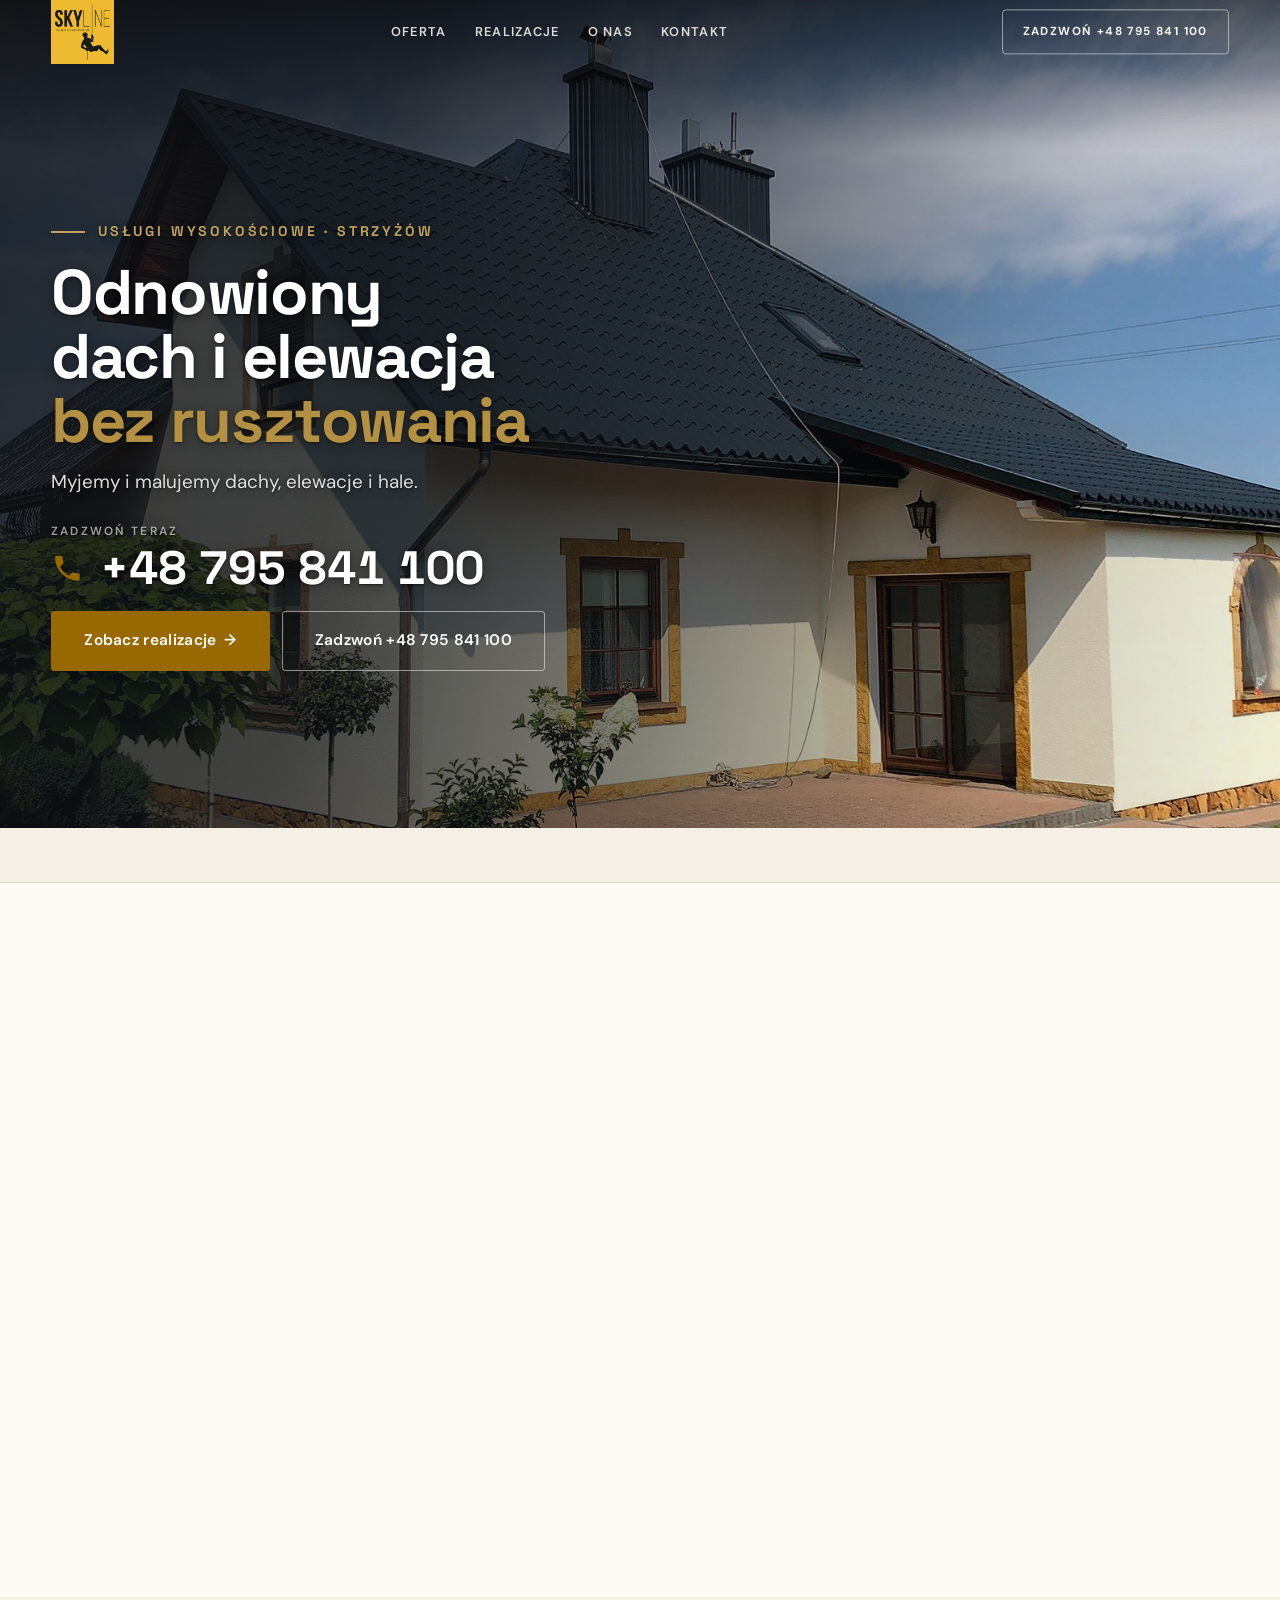
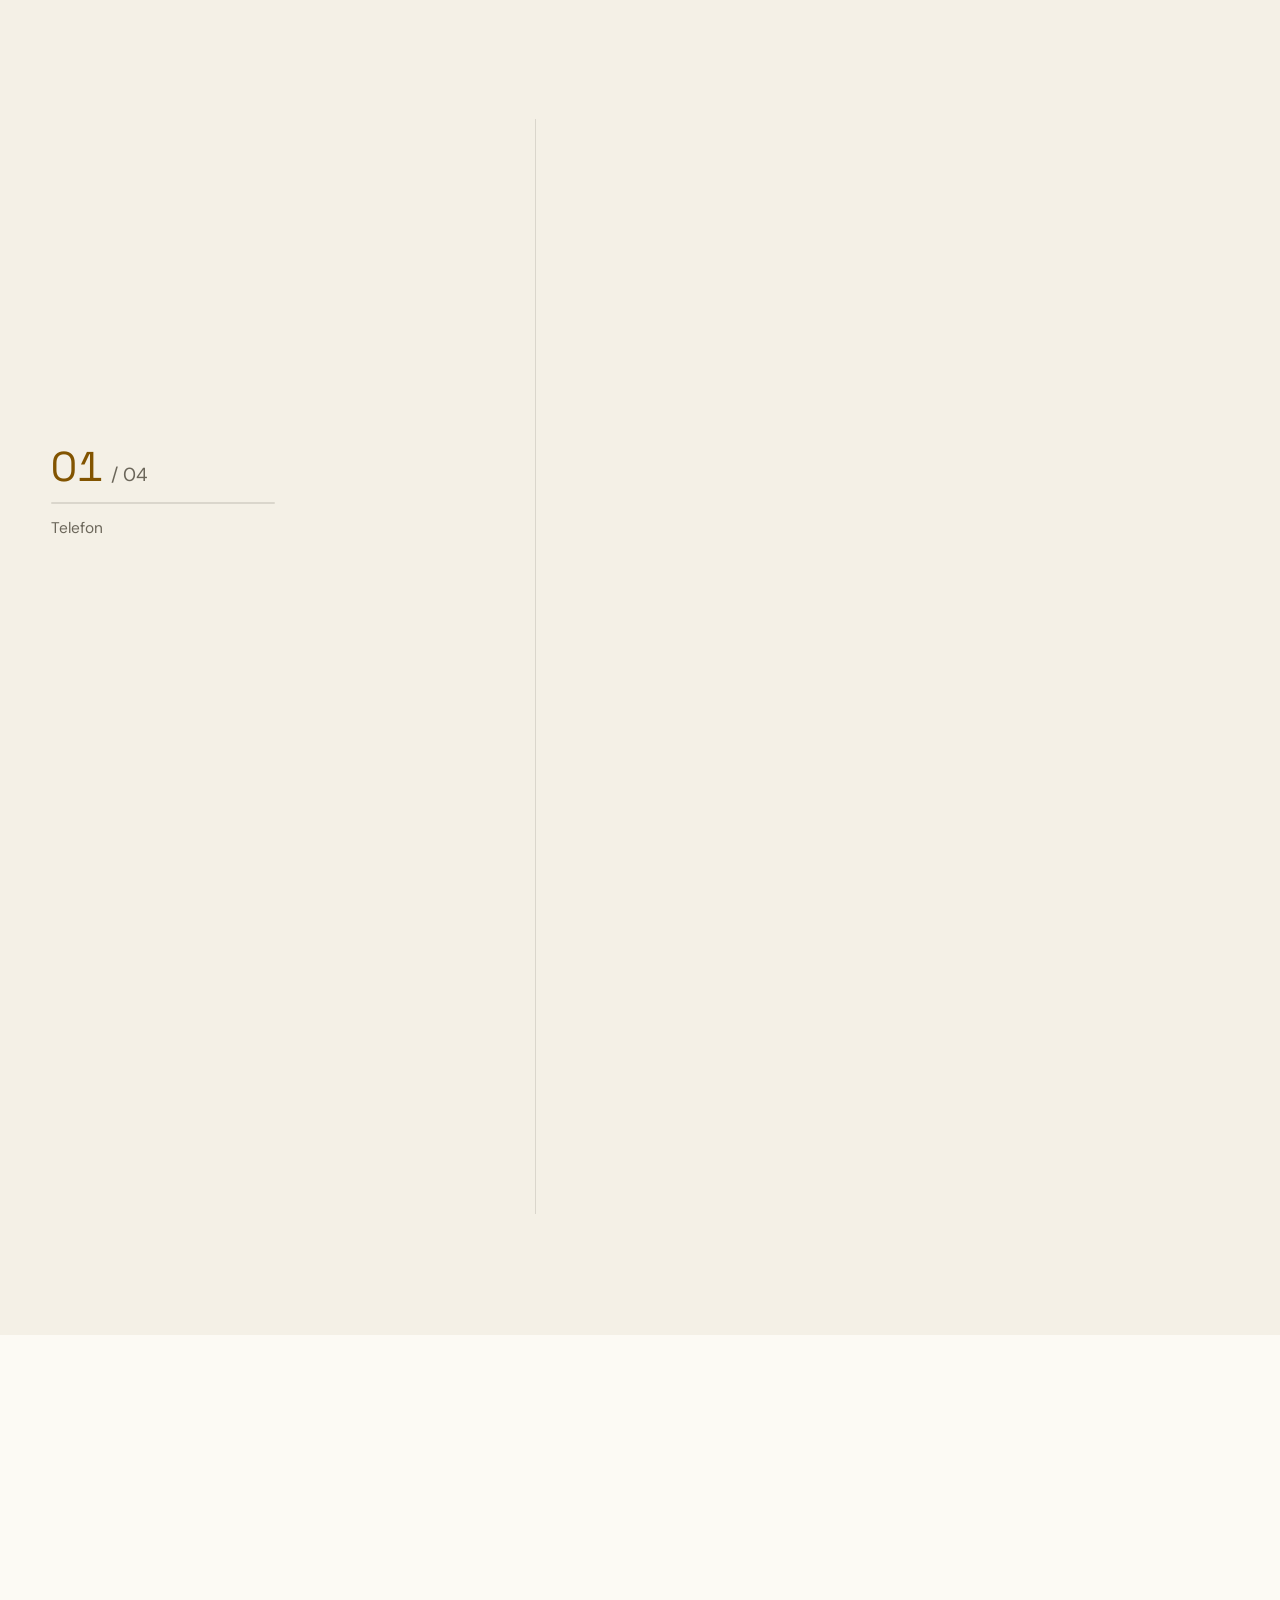
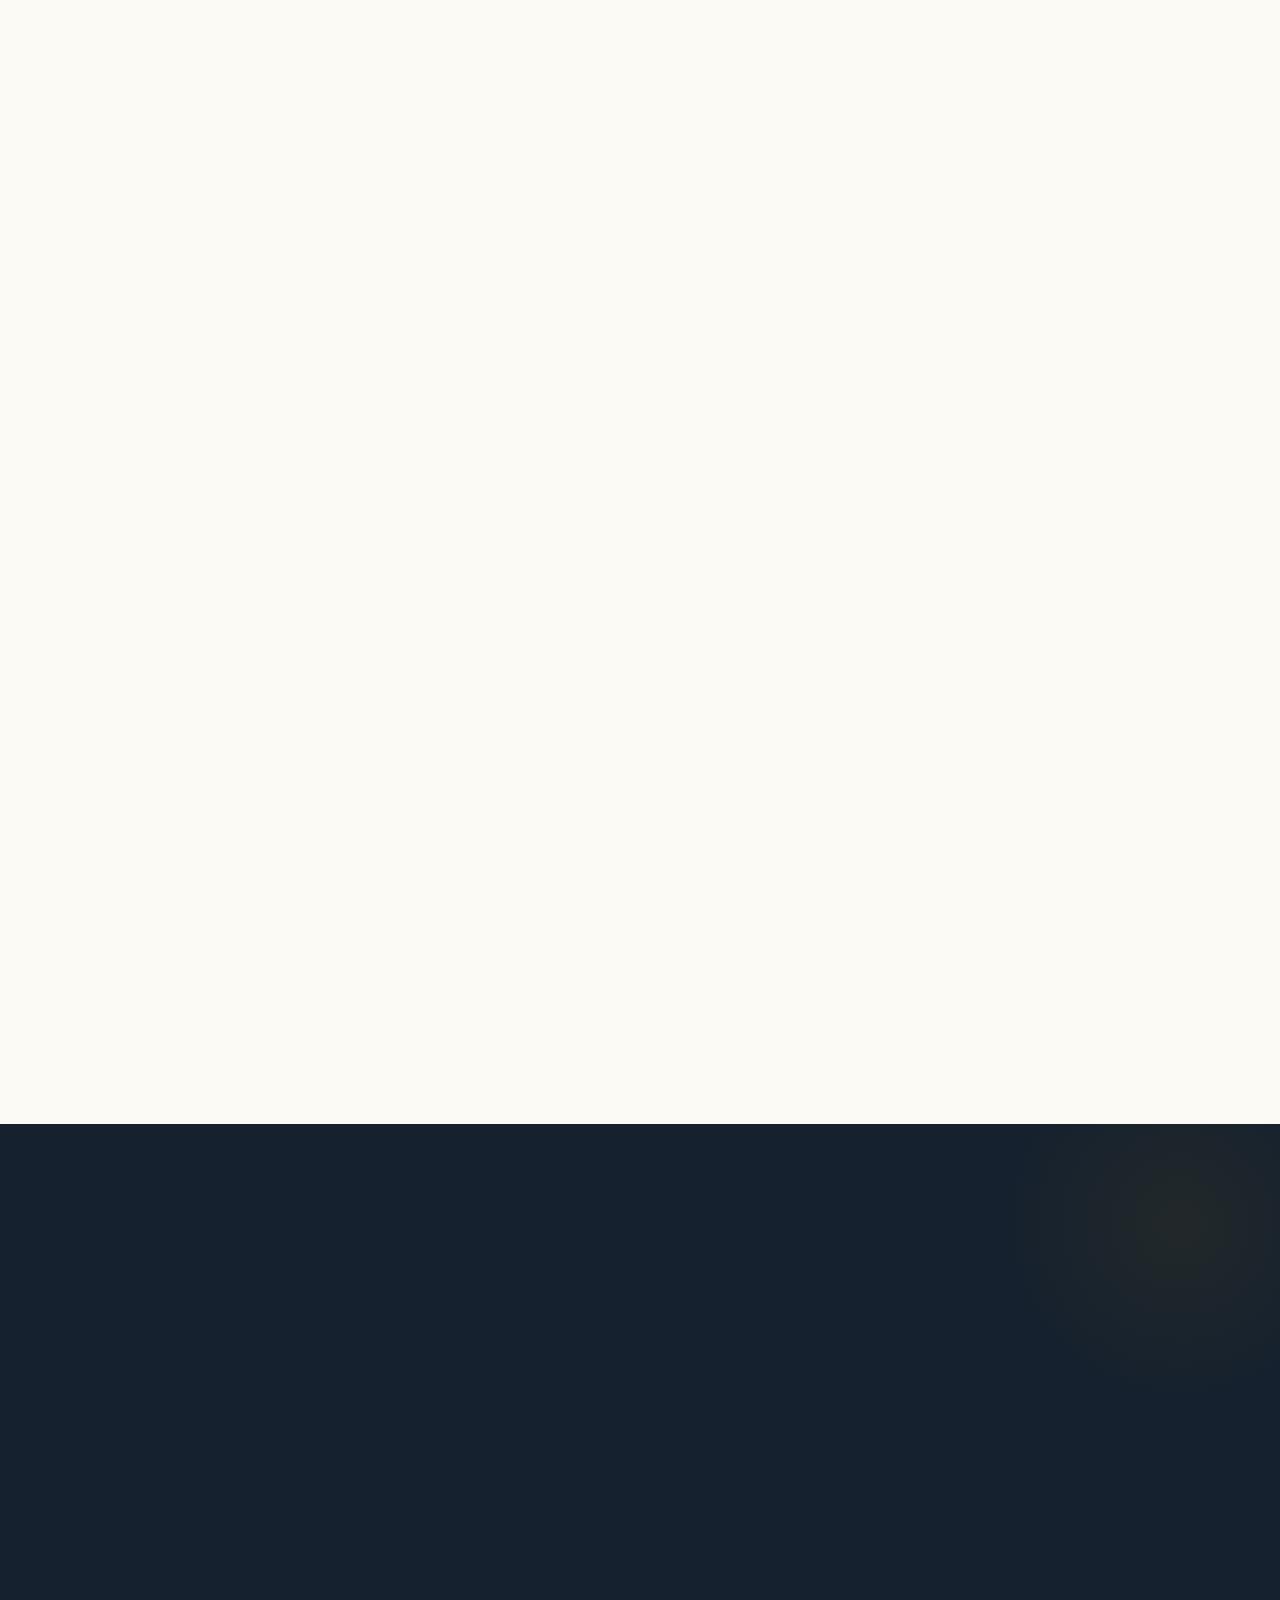
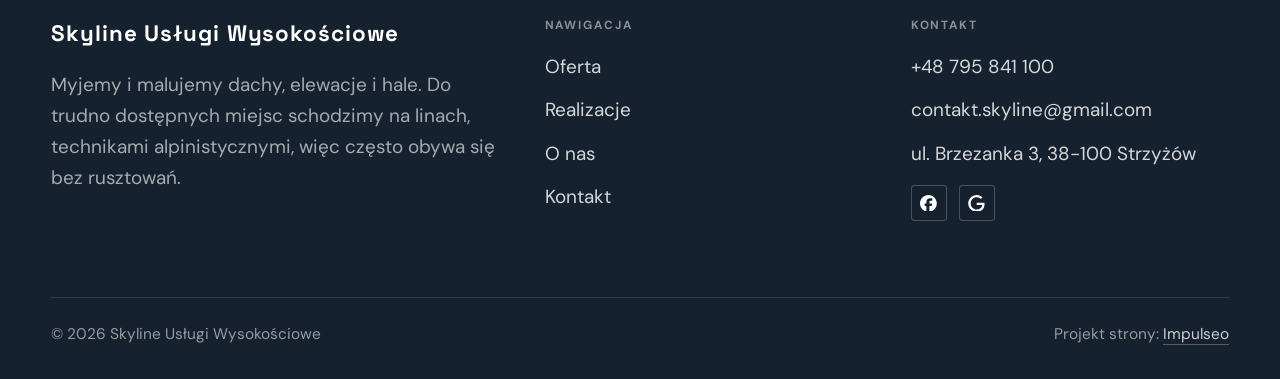
==== index.html @ 33efbd2d "Strona demo: skyline-uslugi-wysokosciowe" ====
<!DOCTYPE html>
<html lang="pl">
<head>
<meta charset="UTF-8">
<meta name="viewport" content="width=device-width, initial-scale=1.0">
<title>Skyline Usługi Wysokościowe - Malowanie dachów i elewacji, prace na wysokości · Strzyżów</title>
<meta name="description" content="Skyline Usługi Wysokościowe ze Strzyżowa: mycie i malowanie dachów oraz elewacji, malowanie natryskowe hal, czyszczenie rdzy, mycie kostki brukowej, odśnieżanie dachów. Techniki alpinistyczne, pisemna gwarancja 2 lata.">
<link rel="canonical" href="https://kris20032.github.io/skyline-uslugi-wysokosciowe/">
<meta name="robots" content="noindex, nofollow">
<meta property="og:type" content="website">
<meta property="og:locale" content="pl_PL">
<meta property="og:site_name" content="Skyline Usługi Wysokościowe">
<meta property="og:title" content="Skyline Usługi Wysokościowe - Malowanie dachów i elewacji, prace na wysokości · Strzyżów">
<meta property="og:description" content="Skyline Usługi Wysokościowe ze Strzyżowa: mycie i malowanie dachów oraz elewacji, malowanie natryskowe hal, czyszczenie rdzy, mycie kostki brukowej, odśnieżanie dachów. Techniki alpinistyczne, pisemna gwarancja 2 lata.">
<meta property="og:url" content="https://kris20032.github.io/skyline-uslugi-wysokosciowe/">
<meta property="og:image" content="https://kris20032.github.io/skyline-uslugi-wysokosciowe/img/og.jpg">
<meta property="og:image:width" content="1200">
<meta property="og:image:height" content="630">
<meta name="twitter:card" content="summary_large_image">
<script type="application/ld+json">{"@context": "https://schema.org", "@type": "LocalBusiness", "name": "Skyline Usługi Wysokościowe", "url": "https://kris20032.github.io/skyline-uslugi-wysokosciowe/", "telephone": "+48795841100", "image": "https://kris20032.github.io/skyline-uslugi-wysokosciowe/img/og.jpg", "areaServed": "Strzyżów", "sameAs": ["https://www.facebook.com/skyline.uslugi.wysokosciowe/", "https://www.google.com/maps/place/Skyline+Us%C5%82ugi+Wysoko%C5%9Bciowe/@49.847009,21.772388,727m/data=!3m2!1e3!4b1!4m6!3m5!1s0x473c53cff86c2f2f:0x6c15652f310e83a6!8m2!3d49.847009!4d21.772388"]}</script>
<link rel="preconnect" href="https://fonts.googleapis.com">
<link rel="preconnect" href="https://fonts.gstatic.com" crossorigin>
<link href="https://fonts.googleapis.com/css2?family=Space+Grotesk:wght@500;600;700&family=DM+Sans:opsz,wght@9..40,400;9..40,500;9..40,600&display=swap" rel="stylesheet">
<link rel="stylesheet" href="assets/styles.css?v=0ee963e9">
</head>
<body>

<header class="nav">
  <div class="wrap nav-inner">
    <a class="brand brand-has-logo" href="index.html"><img class="brand-logo" src="img/logo.png" alt="Skyline Usługi Wysokościowe" width="461" height="468" decoding="async"></a>
    <nav class="nav-links">
      <a href="oferta.html">Oferta</a>
      <a href="realizacje.html">Realizacje</a>
      <a href="o-nas.html">O nas</a>
      <a href="kontakt.html">Kontakt</a>
      <a href="tel:+48795841100" class="btn btn-accent">Zadzwoń +48 795 841 100</a>
    </nav>
    <button class="nav-toggle" aria-label="Menu"><span></span><span></span><span></span></button>
  </div>
</header>

<main>
<section class="hero-fach">
  <img class="hf-photo" src="img/hero.jpg" fetchpriority="high" data-rotate="img/g1.jpg|img/g2.jpg" alt="Skyline Usługi Wysokościowe" width="2048" height="1024">
  <div class="hf-panel">
    <div class="hf-inner">
      <span class="hf-kicker">Usługi wysokościowe · Strzyżów</span>
      <h1 class="hf-title">Odnowiony dach i elewacja <em>bez rusztowania</em></h1>
      <p class="hf-lead">Myjemy i malujemy dachy, elewacje i hale.</p>
      <a class="hf-phone" href="tel:+48795841100"><span class="hf-phone-lab">Zadzwoń teraz</span><span class="hf-phone-num"><svg class="ico-tel" width="16" height="16" viewBox="0 0 24 24" fill="none" aria-hidden="true"><path d="M6.6 10.8a15.5 15.5 0 0 0 6.6 6.6l2.2-2.2a1 1 0 0 1 1-.24 11.4 11.4 0 0 0 3.6.58 1 1 0 0 1 1 1V20a1 1 0 0 1-1 1A17 17 0 0 1 3 4a1 1 0 0 1 1-1h3.5a1 1 0 0 1 1 1c0 1.25.2 2.46.58 3.6a1 1 0 0 1-.25 1l-2.23 2.2Z" fill="currentColor"/></svg> +48 795 841 100</span></a>
      <div class="hf-actions">
        <a href="kontakt.html" class="btn btn-accent">Zobacz realizacje <span class="arr">→</span></a>
        <a href="tel:+48795841100" class="btn btn-ghost hf-ghost">Zadzwoń +48 795 841 100</a>
      </div>
    </div>
  </div>
</section>
<section class="fach-promise">
  <div class="wrap">
    <ul class="fp-row reveal"><li>Bezpłatna wycena</li><li>Dojazd: Strzyżów i okolice</li><li>Gwarancja na robociznę</li></ul>
  </div>
</section>
<section class="gateways-band">
  <div class="wrap">
    <div class="gateways">
      <a href="oferta.html" class="gateway reveal"><img src="img/g3.jpg" alt="Mycie i malowanie dachów" loading="lazy" width="1950" height="1424" decoding="async"><span class="g-ttl">Mycie i malowanie dachów</span></a>
      <a href="oferta.html" class="gateway reveal"><img src="img/g4.jpg" alt="Mycie i malowanie elewacji" loading="lazy" width="2048" height="1536" decoding="async"><span class="g-ttl">Mycie i malowanie elewacji</span></a>
      <a href="oferta.html" class="gateway reveal"><img src="img/g5.jpg" alt="Malowanie natryskowe hal" loading="lazy" width="1998" height="1998" decoding="async"><span class="g-ttl">Malowanie natryskowe hal</span></a>
    </div>
  </div>
</section>
<section class="proces proces-os fachowcy">
  <div class="wrap proc-grid">
    <div class="proc-side">
      <div class="head reveal">
        <span class="eyebrow">Jak pracujemy</span>
        <h2>Wiesz, na czym stoisz - na każdym etapie</h2>
        <p>Od pierwszego telefonu do odbioru roboty - krok po kroku.</p>
      </div>
      <div class="proc-count" aria-hidden="true"><span class="pc-cur">01</span><span class="pc-all">/ 04</span></div>
      <div class="proc-bar" aria-hidden="true"><i></i></div>
      <p class="proc-now" aria-hidden="true">Telefon</p>
    </div>
    <ol class="proces-line">
      <li class="reveal"><span class="pno">01</span><h3>Telefon</h3><p>Mówisz, co jest do zrobienia: dach, elewacja, hala czy kostka. Umawiamy dzień oględzin.</p></li>
      <li class="reveal"><span class="pno">02</span><h3>Oględziny i wycena</h3><p>Przyjeżdżamy bez opłat, oglądamy obiekt z bliska i podajemy cenę przed rozpoczęciem prac.</p></li>
      <li class="reveal"><span class="pno">03</span><h3>Praca</h3><p>Zabezpieczamy otoczenie, wchodzimy na dach albo zjeżdżamy na linach i robimy swoje.</p></li>
      <li class="reveal"><span class="pno">04</span><h3>Odbiór i gwarancja</h3><p>Oglądamy efekt razem z Tobą. Na wykonaną pracę dostajesz pisemną gwarancję na 2 lata.</p></li>
    </ol>
  </div>
</section>
<section>
  <div class="wrap">
    <div class="head reveal">
      <span class="eyebrow">Realizacje</span>
      <h2>Nasze realizacje</h2>
      <p>Zdjęcia z naszych zleceń: dachy w trakcie mycia i po malowaniu, elewacje, hale i kostka brukowa.</p>
    </div>
    <div class="gallery">
      <div class="tile t-two3 reveal"><img src="img/g6.jpg" alt="Skyline Usługi Wysokościowe" loading="lazy" width="1972" height="920" decoding="async"></div>
      <div class="tile t-third reveal"><img src="img/g7.jpg" alt="Skyline Usługi Wysokościowe" loading="lazy" width="1970" height="1450" decoding="async"></div>
      <div class="tile t-third reveal"><img src="img/g8.jpg" alt="Skyline Usługi Wysokościowe" loading="lazy" width="2048" height="1532" decoding="async"></div>
      <div class="tile t-third reveal"><img src="img/g9.jpg" alt="Skyline Usługi Wysokościowe" loading="lazy" width="1773" height="887" decoding="async"></div>
      <div class="tile t-third reveal"><img src="img/g10.jpg" alt="Skyline Usługi Wysokościowe" loading="lazy" width="1982" height="938" decoding="async"></div>
    </div>
    <div style="margin-top:var(--space-7)" class="reveal"><a href="realizacje.html" class="btn btn-accent">Pełna galeria <span class="arr">→</span></a></div>
  </div>
</section>
<section class="fach-uslugi">
  <div class="wrap">
    <div class="head reveal">
      <span class="eyebrow">Czym się zajmujemy</span>
      <h2>Zakres usług</h2>
      <p>Zakres prac, jaki robię najczęściej - pełny opis i wycenę znajdziesz niżej.</p>
    </div>
    <ul class="fu-list">
      <li class="fu-row reveal"><div class="fu-name">Mycie i malowanie dachów</div><div class="fu-desc">Zmywamy mech, porosty i stary nalot z dachówki i blachy, a potem malujemy pokrycie farbą do dachów.</div><a class="fu-cta" href="kontakt.html">Wycena <span class="arr">→</span></a></li>
      <li class="fu-row reveal"><div class="fu-name">Mycie i malowanie elewacji</div><div class="fu-desc">Zielony nalot i zabrudzenia schodzą pod ciśnieniem. Po umyciu malujemy ściany, także drewniane domy i budynki piętrowe, do których trudno dostawić rusztowanie.</div><a class="fu-cta" href="kontakt.html">Wycena <span class="arr">→</span></a></li>
      <li class="fu-row reveal"><div class="fu-name">Malowanie natryskowe hal</div><div class="fu-desc">Hale wielkopowierzchniowe, magazyny i inne obiekty budowlane. Malujemy natryskowo dachy i konstrukcje pod stropem, w środku i na zewnątrz.</div><a class="fu-cta" href="kontakt.html">Wycena <span class="arr">→</span></a></li>
      <li class="fu-row reveal"><div class="fu-name">Czyszczenie rdzy</div><div class="fu-desc">Usuwamy rdzę z blach, konstrukcji i pokryć, zanim przeżre materiał na wylot.</div><a class="fu-cta" href="kontakt.html">Wycena <span class="arr">→</span></a></li>
      <li class="fu-row reveal"><div class="fu-name">Mycie i impregnacja kostki brukowej</div><div class="fu-desc">Podjazdy, chodniki i tarasy. Myjemy kostkę z mchu i brudu, a potem impregnujemy.</div><a class="fu-cta" href="kontakt.html">Wycena <span class="arr">→</span></a></li>
      <li class="fu-row reveal"><div class="fu-name">Odśnieżanie dachów</div><div class="fu-desc">Zimą zrzucamy śnieg i nawisy z dachów domów, hal i budynków firmowych.</div><a class="fu-cta" href="kontakt.html">Wycena <span class="arr">→</span></a></li>
    </ul>
    <div style="margin-top:var(--space-7)" class="reveal"><a href="oferta.html" class="btn btn-ghost">Pełna oferta <span class="arr">→</span></a></div>
  </div>
</section>
<section class="stopklatka" aria-hidden="true">
  <div class="stk-bg" style="background-image:url(img/about.jpg)"></div>
</section>
<section class="opinie">
  <div class="wrap">
    <div class="head center reveal">
      <span class="eyebrow">Opinie</span>
      <h2>Co mówią klienci</h2>
    </div>
    <p class="op-meta reveal"><a class="op-google" href="https://www.google.com/maps/place/Skyline+Us%C5%82ugi+Wysoko%C5%9Bciowe/@49.847009,21.772388,727m/data=!3m2!1e3!4b1!4m6!3m5!1s0x473c53cff86c2f2f:0x6c15652f310e83a6!8m2!3d49.847009!4d21.772388" target="_blank" rel="noopener"><svg class="op-g-ico" viewBox="0 0 24 24" width="17" height="17" aria-hidden="true"><path fill="#4285F4" d="M22.56 12.25c0-.78-.07-1.53-.2-2.25H12v4.26h5.92c-.26 1.37-1.04 2.53-2.21 3.31v2.77h3.57c2.08-1.92 3.28-4.74 3.28-8.09z"/><path fill="#34A853" d="M12 23c2.97 0 5.46-.98 7.28-2.66l-3.57-2.77c-.98.66-2.23 1.06-3.71 1.06-2.86 0-5.29-1.93-6.16-4.53H2.18v2.84C3.99 20.53 7.7 23 12 23z"/><path fill="#FBBC05" d="M5.84 14.09c-.22-.66-.35-1.36-.35-2.09s.13-1.43.35-2.09V7.07H2.18C1.43 8.55 1 10.22 1 12s.43 3.45 1.18 4.93l2.85-2.22.81-.62z"/><path fill="#EA4335" d="M12 5.38c1.62 0 3.06.56 4.21 1.64l3.15-3.15C17.45 2.09 14.97 1 12 1 7.7 1 3.99 3.47 2.18 7.07l3.66 2.84c.87-2.6 3.3-4.53 6.16-4.53z"/></svg><span>Zobacz opinie w Google</span><span class="arr">→</span></a></p>
    <div class="opinie-grid">
      <figure class="op-card reveal"><blockquote>Bardzo polecam! Pełen profesjonalizm, miałam do czynienia już z innymi firmami z tej branży, jednak ta przeszła moje najskrytsze oczekiwania. Wysoki poziom wiedzy, doświadczenie, wszystko ładnie wytłumaczone, a do tego wysoka kultura osobista.</blockquote><span class="op-autor">R. W., opinia z Oferteo</span></figure>
    </div>
  </div>
</section>
<section class="obszar">
  <div class="wrap">
    <div class="head center reveal">
      <span class="eyebrow">Obszar działania</span>
      <h2>Dojeżdżamy do Ciebie</h2>
    </div>
    <p class="obszar-txt reveal" style="text-align:center;max-width:60ch;margin:0 auto 1.4rem">Strzyżów i okolice to nasz teren podstawowy. Jeździmy po całym Podkarpaciu, a także do Małopolski i Świętokrzyskiego. Zadzwoń i powiedz, gdzie jest obiekt.</p>
    <ul class="obszar-list reveal"><li class="is-home">Strzyżów</li><li>+ okolice</li></ul>
    <div class="obszar-mapa reveal" style="margin-top:var(--space-7)">
      <iframe title="Obszar działania - Strzyżów i okolice" src="https://maps.google.com/maps?q=49.847009%2C21.772388&amp;z=11&amp;output=embed" loading="lazy" referrerpolicy="no-referrer-when-downgrade" style="width:100%;height:clamp(280px,38vh,420px);border:0;display:block;border-radius:var(--r-md)"></iframe>
    </div>
  </div>
</section>
<section class="cta">
  <div class="wrap">
    <div class="reveal">
      <span class="eyebrow">Współpraca</span>
      <h2>Potrzebujesz fachowca? Wycenimy za darmo.</h2>
      <p>Zadzwoń, umówimy termin oględzin. Cenę poznasz przed robotą, nie po niej.</p>
    </div>
    <div class="cta-actions reveal">
      <a href="kontakt.html" class="btn btn-light">Zobacz realizacje <span class="arr">→</span></a>
      <a href="tel:+48795841100" class="btn btn-ghost btn-ghost-cta">+48 795 841 100</a>
    </div>
  </div>
</section>
</main>

<footer>
  <div class="wrap">
    <div class="foot-grid">
      <div class="foot-brand">
        <div class="name">Skyline Usługi Wysokościowe</div>
        <p>Myjemy i malujemy dachy, elewacje i hale. Do trudno dostępnych miejsc schodzimy na linach, technikami alpinistycznymi, więc często obywa się bez rusztowań.</p>
      </div>
      <div class="foot-col">
        <h4>Nawigacja</h4>
        <a href="oferta.html">Oferta</a>
        <a href="realizacje.html">Realizacje</a>
        <a href="o-nas.html">O nas</a>
        <a href="kontakt.html">Kontakt</a>
      </div>
      <div class="foot-col">
        <h4>Kontakt</h4>
        <a href="tel:+48795841100">+48 795 841 100</a>
        <a href="mailto:contakt.skyline@gmail.com">contakt.skyline@gmail.com</a>
        <p>ul. Brzezanka 3, 38-100 Strzyżów</p>
      <div class="foot-soc">
        <a class="soc" href="https://www.facebook.com/skyline.uslugi.wysokosciowe/" target="_blank" rel="noopener" aria-label="Facebook - Skyline Usługi Wysokościowe"><svg viewBox="0 0 24 24" aria-hidden="true" focusable="false"><path d="M9.101 23.691v-7.98H6.627v-3.667h2.474v-1.58c0-4.085 1.848-5.978 5.858-5.978.401 0 .955.042 1.468.103a8.68 8.68 0 0 1 1.141.195v3.325a8.623 8.623 0 0 0-.653-.036 26.805 26.805 0 0 0-.733-.009c-.707 0-1.259.096-1.675.309a1.686 1.686 0 0 0-.679.622c-.258.42-.374.995-.374 1.752v1.297h3.919l-.386 2.103-.287 1.564h-3.246v8.245C19.396 23.238 24 18.179 24 12.044c0-6.627-5.373-12-12-12s-12 5.373-12 12c0 5.628 3.874 10.35 9.101 11.647Z" fill="currentColor"/></svg></a>
        <a class="soc" href="https://www.google.com/maps/place/Skyline+Us%C5%82ugi+Wysoko%C5%9Bciowe/@49.847009,21.772388,727m/data=!3m2!1e3!4b1!4m6!3m5!1s0x473c53cff86c2f2f:0x6c15652f310e83a6!8m2!3d49.847009!4d21.772388" target="_blank" rel="noopener" aria-label="Google - Skyline Usługi Wysokościowe"><svg viewBox="0 0 24 24" aria-hidden="true" focusable="false"><path d="M12.48 10.92v3.28h7.84c-.24 1.84-.853 3.187-1.787 4.133-1.147 1.147-2.933 2.4-6.053 2.4-4.827 0-8.6-3.893-8.6-8.72s3.773-8.72 8.6-8.72c2.6 0 4.507 1.027 5.907 2.347l2.307-2.307C18.747 1.44 16.133 0 12.48 0 5.867 0 .307 5.387.307 12s5.56 12 12.173 12c3.573 0 6.267-1.173 8.373-3.36 2.16-2.16 2.84-5.213 2.84-7.667 0-.76-.053-1.467-.173-2.053H12.48z" fill="currentColor"/></svg></a>
      </div>
      </div>
    </div>
    <div class="foot-bot">
      <span>© 2026 Skyline Usługi Wysokościowe</span>
      <span>Projekt strony: <a class="foot-credit" href="https://impulseo.pl" target="_blank" rel="noopener">Impulseo</a></span>
    </div>
  </div>
</footer>
<div class="sticky-call"><a class="sc-call" href="tel:+48795841100"><svg class="ico-tel" width="16" height="16" viewBox="0 0 24 24" fill="none" aria-hidden="true"><path d="M6.6 10.8a15.5 15.5 0 0 0 6.6 6.6l2.2-2.2a1 1 0 0 1 1-.24 11.4 11.4 0 0 0 3.6.58 1 1 0 0 1 1 1V20a1 1 0 0 1-1 1A17 17 0 0 1 3 4a1 1 0 0 1 1-1h3.5a1 1 0 0 1 1 1c0 1.25.2 2.46.58 3.6a1 1 0 0 1-.25 1l-2.23 2.2Z" fill="currentColor"/></svg> Zadzwoń</a><a class="sc-quote" href="kontakt.html">Zobacz realizacje</a></div>
<div class="demo-wazne" data-do="2026-11-16" data-cykl="3" hidden><svg class="dw-ico" width="13" height="13" viewBox="0 0 24 24" fill="none" aria-hidden="true"><circle cx="12" cy="12" r="8.6" stroke="currentColor" stroke-width="1.8"/><path d="M12 7.2V12l3.3 2" stroke="currentColor" stroke-width="1.8" stroke-linecap="round"/></svg><span class="dw-txt"></span></div>

<script src="assets/main.js"></script>
</body>
</html>
---- assets/styles.css ----
/* ============================================================
   STOLBASZ — premium, architektoniczny B2B fit-out
   Jasna paleta, zero brązu. System wg premium-web-craft.
   Projekt strony: Impulseo (impulseo.pl)
   ============================================================ */

:root{
  /* PALETA — jasna, architektoniczna, chłodna */
  --paper:#F4F6F8;          /* główne tło */
  --paper-2:#E7EBEF;        /* sekcje alternatywne (chłodny jasny szary) */
  --paper-3:#E7EBEF;        /* delikatne wypełnienia */
  --ink:#15212E;            /* tekst główny — chłodny grafit */
  --ink-soft:#243443;       /* nagłówki drugorzędne */
  --muted:#6B7785;          /* tekst poboczny */
  --line:rgba(21,33,46,.12);/* hairline */
  --accent:#E8A317;         /* stonowany petrol-slate — jedyny akcent */
  --accent-d:#C9870C;
  --accent-soft:rgba(232,163,23,.10);
  --dark:#15212E;           /* sekcje ciemne (stopka/CTA) */

  /* HOVER ZDJĘĆ — JEDEN standard dla całego silnika (decyzja K. 04.08.2026, artefakt z wariantami).
     AKTUALNE (K.+Szymon 09.08.2026, wybór z artefaktu 6 wariantów): zoom 1.05 przy 1.4s -
     przy tak długim czasie mocniejszy kadr NIE skacze, tylko „oddycha". Poprzedni standard
     (1.02 / .55s z 04.08) odbierany jako dynamiczny i szybki.
     Spoczynek lekko przygaszony, ale TYLKO tam, gdzie jest mysz (@media hover:hover) —
     na telefonie zdjęcia zostają w pełnej jasności. */
  --img-zoom:1.05;                   /* K.+Szymon 09.08: wariant F z artefaktu porównawczego */
  --img-rest:brightness(.95) saturate(.99);
  --img-hot:brightness(1.06) saturate(1.05);
  --img-dur:1.4s;                    /* K.+Szymon 09.08 (wariant F): powoli = elegancko */
  --img-ease:cubic-bezier(.16,.84,.44,1);  /* miękki ogon, efekt „oddychania" */

  /* ODSTĘPY — skala 4/8 */
  --space-1:4px; --space-2:8px; --space-3:12px; --space-4:16px; --space-5:24px;
  --space-6:32px; --space-7:48px; --space-8:64px; --space-9:96px; --space-10:128px;

  /* TYPOGRAFIA — fluid clamp() (skala podbita 16.07.2026: większe, czytelniejsze litery — uwaga Adama) */
  --text-sm:clamp(.9rem,.87rem + .12vw,1rem);
  --text-base:clamp(1.08rem,1.04rem + .18vw,1.2rem);
  --text-lg:clamp(1.24rem,1.15rem + .34vw,1.44rem);
  --text-h3:clamp(1.34rem,1.22rem + .55vw,1.66rem);
  --text-h2:clamp(2.1rem,1.66rem + 2.1vw,3.1rem);
  --text-h1:clamp(2.9rem,2.1rem + 4vw,5.1rem);

  /* PROMIENIE — architektoniczne, raczej ostre */
  --r-sm:3px; --r-md:6px; --r-lg:10px;

  /* RUCH */
  --ease:cubic-bezier(.25,.46,.45,.94); --dur:.24s;

  /* CIENIE — miękkie, warstwowe */
  --sh-sm:0 1px 2px rgba(16,24,32,.04), 0 2px 8px rgba(16,24,32,.05);
  --sh-md:0 2px 6px rgba(16,24,32,.05), 0 12px 28px -8px rgba(16,24,32,.12);
  --sh-lg:0 6px 14px rgba(16,24,32,.07), 0 26px 56px -18px rgba(16,24,32,.22);

  --hairline:1px solid var(--line);

  --font-display:'Space Grotesk','Inter',sans-serif;
  --font-body:'DM Sans','Inter',sans-serif;
}

*{box-sizing:border-box;margin:0;padding:0}
html{scroll-behavior:smooth}
body{
  font-family:var(--font-body);
  font-size:var(--text-base);
  line-height:1.65;
  color:var(--ink);
  background:var(--paper);
  -webkit-font-smoothing:antialiased;
  text-rendering:optimizeLegibility;
}
img{max-width:100%;height:auto;display:block}  /* height:auto = width/height z atrybutów trzyma proporcje (TOP#12) */
a{color:inherit;text-decoration:none}

.wrap{width:min(92%,1180px);margin-inline:auto}
section{padding-block:clamp(52px,6.5vw,96px)}

h1,h2,h3{font-family:var(--font-display);font-weight:700;line-height:1.08;letter-spacing:-.02em;color:var(--ink)}
h1{font-size:var(--text-h1);letter-spacing:-.035em}
h2{font-size:var(--text-h2);letter-spacing:-.025em}
h3{font-size:var(--text-h3)}
/* MIARA — długość wiersza. WCAG 2.2 SC 1.4.8: max 80 znaków; Butterick: 45–90.
   68ch daje realnie 72–78 znaków polskiego tekstu, czyli z zapasem pod granicą.
   Wcześniej limit miał TYLKO <p> — <li>, <blockquote> i <dd> nie miały żadnego,
   i to jedyny powód, dla którego 23 bloki na dwóch oddanych stronach jadą po
   83–106 znaków w wierszu (pomiar 07.08.2026, bramka `miara`).
   ⚠️ Listy i definicje ograniczamy TYLKO bez klasy: `ul`/`ol` z klasą to u nas
   układ (siatki kafli, menu), a nie tekst ciągły — tam miarę wyznacza układ. */
/* 60ch, nie 68ch (K. 10.08): po zmianie fontów na węższe kroje (DM Sans i spółka)
   w 68ch mieściło się ~90 znaków - bramka pikselowa słusznie zgłaszała przekroczenie
   granicy 80. Pomiar na żywej przeglądarce: 60ch = 90 znaków, 53ch = ~78 znaków, czyli normę WCAG 1.4.8. */
:root{ --miara:53ch }
p{max-width:min(100%,var(--miara))}
blockquote,
ul:not([class])>li, ol:not([class])>li,
dl:not([class])>dd{max-width:min(100%,var(--miara))}

/* ⚠️ Świadomie BEZ wyjątku `.tile p,.card p,.svc p{max-width:none}`, choć nasuwa się sam:
   te akapity BYŁY już ograniczone (stare `p{max-width:65ch}`), więc „wyjątek" nie odblokowałby
   niczego nowego — tylko ROZLUŹNIŁ stan sprzed zmiany na wszystkich demach naraz.
   `figcaption` żadna z reguł wyżej nie dotyczy, więc też nie potrzebuje zwolnienia. */

/* ŁAMANIE. `balance` wyrównuje długości wierszy w nagłówku, `pretty` pilnuje ostatniego
   wiersza akapitu, żeby nie został w nim jeden wyraz. Obsługiwane od Chrome 117 /
   Safari 17.5; starsze przeglądarki po prostu ignorują tę własność.
   `text-wrap:pretty` nie występowało dotąd ANI RAZ w silniku ani w repo klientów. */
h1,h2,h3,.lead,.lede{text-wrap:balance}
p,li,blockquote,dd{text-wrap:pretty}

.eyebrow{
  font-family:var(--font-body);
  font-size:var(--text-sm);
  font-weight:600;
  letter-spacing:.18em;
  text-transform:uppercase;
  color:var(--accent);
  display:inline-flex;align-items:center;gap:var(--space-3);
}
/* flex:none + margin-top = kreska trzyma się PIERWSZEJ linii. Wcześniej align-items:center
   centrowało ją względem całego bloku i przy zawinięciu (długi kicker typu
   „…WNĘTRZ · LESZNO · OD 2019") druga linia lądowała z brzydkim wcięciem. */
.eyebrow{align-items:flex-start}
.eyebrow>*,.eyebrow{text-wrap:balance}   /* dlugi kicker lamal sie na sierote typu samo „2019" w drugiej linii */
.eyebrow::before{content:"";width:28px;height:1px;background:var(--accent);display:inline-block;flex:none;margin-top:.62em}

.muted{color:var(--muted)}
.lead{font-size:var(--text-lg);line-height:1.55;color:var(--ink-soft);max-width:50ch}

/* ---------- BUTTONS ---------- */
.btn{
  display:inline-flex;align-items:center;gap:var(--space-2);
  font-weight:600;font-size:var(--text-sm);letter-spacing:.02em;
  padding:var(--space-4) var(--space-6);
  border-radius:var(--r-sm);
  transition:transform var(--dur) var(--ease),box-shadow var(--dur) var(--ease),background var(--dur) var(--ease);
  cursor:pointer;border:1px solid transparent;
}
.btn-accent{background:var(--accent);color:#fff;box-shadow:var(--sh-sm)}
.btn-accent:hover{background:var(--accent-d);transform:translateY(-2px);box-shadow:var(--sh-md)}
.btn-accent:active{transform:translateY(0);box-shadow:var(--sh-sm)}
.btn-ghost{background:transparent;color:var(--ink);border-color:var(--line)}
.btn-ghost:hover{border-color:var(--accent);color:var(--accent);transform:translateY(-2px)}
.btn-light{background:#fff;color:var(--ink);box-shadow:var(--sh-sm)}
.btn-light:hover{transform:translateY(-2px);box-shadow:var(--sh-md)}
.btn .arr{transition:transform var(--dur) var(--ease)}
.btn:hover .arr{transform:translateX(4px)}

/* ---------- NAV ---------- */
.nav{
  position:sticky;top:0;z-index:50;
  background:color-mix(in srgb,var(--paper) 88%,transparent);
  backdrop-filter:saturate(140%) blur(10px);
  border-bottom:var(--hairline);
}
.nav-inner{display:flex;align-items:center;justify-content:space-between;gap:var(--space-5);height:72px}
/* ANTY-NACHODZENIE (K. 05.08.2026): długa nazwa firmy + przycisk z pełnym numerem nie mieściły się w pasku
   i flex ściskał linki PONIŻEJ ich treści - "Kontakt" wchodził na ramkę "Zadzwoń +48 ...". Teraz ustępuje
   nazwa marki (skrót wielokropkiem), a menu i przycisk nigdy się nie kurczą ani nie zachodzą na siebie. */
.brand{display:flex;flex-direction:column;line-height:1;min-width:0;flex:0 1 auto}
.brand .name{font-family:var(--font-display);font-weight:800;font-size:1.35rem;letter-spacing:.04em;white-space:nowrap;overflow:hidden;text-overflow:ellipsis}
.brand .sub{font-size:.62rem;letter-spacing:.34em;text-transform:uppercase;color:var(--muted);margin-top:5px;white-space:nowrap;overflow:hidden;text-overflow:ellipsis}
.nav-links{display:flex;align-items:center;gap:var(--space-6);flex:0 0 auto}
.nav-links a{font-size:var(--text-sm);font-weight:500;color:var(--ink-soft);position:relative;padding-block:4px;white-space:nowrap;transition:color var(--dur) var(--ease)}
.nav-links a::after{content:"";position:absolute;left:0;bottom:0;width:0;height:1.5px;background:var(--accent);transition:width var(--dur) var(--ease)}
.nav-links a:hover,.nav-links a.active{color:var(--ink)}
.nav-links a:hover::after,.nav-links a.active::after{width:100%}
.nav-links .btn{padding:var(--space-2) var(--space-5)}
/* przyciski w nav: właściwy kolor (przebij .nav-links a) + bez podkreślenia */
.nav-links a.btn-accent{color:#fff}
.nav-links a.btn-ghost,.nav-links a.btn-light{color:var(--ink)}
/* CTA w pasku: NIE podkreślenie spod linków menu, ale ten sam przelatujący błysk,
   co na wszystkich innych przyciskach (zgłoszenie K. 13.08.2026 - „na hero jest efekt
   światła przechodzącego przez przycisk, na navbarze go nie ma, a mają być identyczne").
   Reguła `.nav-links a::after` jest silniejsza od `.btn::after`, więc trzeba jej
   geometrię wyzerować i wpisać połysk z nazwy - samo `display:none` gasiło efekt. */
.nav-links a.btn::after{
  display:block;content:"";position:absolute;inset:0;z-index:-1;pointer-events:none;
  width:auto;height:auto;border-radius:inherit;   /* kasuje geometrię podkreślenia (width:0;height:1.5px) */
  background:linear-gradient(100deg,transparent 32%,rgba(255,255,255,.20) 50%,transparent 68%);
  translate:-120% 0}
@media (prefers-reduced-motion:no-preference){
  .nav-links a.btn:hover::after{translate:120% 0;transition:translate .75s var(--mt-ease,cubic-bezier(.16,.84,.44,1))}
}
.nav-toggle{display:none;background:none;border:none;cursor:pointer;flex-direction:column;gap:5px;padding:8px}
.nav-toggle span{width:24px;height:2px;background:var(--ink);transition:var(--dur)}
/* Ciasny zakres MIĘDZY menu mobilnym a pełnym pulpitem: zbijamy odstępy i nazwę marki,
   żeby wszystko zmieściło się naturalnie, zanim w ogóle dojdzie do skracania wielokropkiem. */
@media(max-width:1280px) and (min-width:921px){
  .nav-links{gap:var(--space-4)}
  .nav-links .btn{padding:var(--space-2) var(--space-4)}
  .brand .name{font-size:1.15rem}
}

/* ---------- HERO (split) ---------- */
.hero{position:relative;overflow:hidden;border-bottom:var(--hairline)}
.hero-grid{display:grid;grid-template-columns:1.05fr .95fr;gap:clamp(24px,4vw,60px);align-items:center;
  padding-block:clamp(36px,4.5vw,64px)}
.hero-copy .eyebrow{margin-bottom:var(--space-5)}
.hero-copy h1{margin-bottom:var(--space-5)}
.hero-copy .lead{margin-bottom:var(--space-7)}
.hero-actions{display:flex;flex-wrap:wrap;gap:var(--space-4)}
.hero-art{position:relative;aspect-ratio:4/3;border-radius:var(--r-lg);overflow:hidden;box-shadow:var(--sh-lg)}
.hero-art img{width:100%;height:100%;object-fit:cover}
.hero-art::after{content:"";position:absolute;inset:0;background:linear-gradient(180deg,transparent 55%,rgba(18,24,28,.28))}
.hero-badge{position:absolute;left:var(--space-5);bottom:var(--space-5);z-index:2;
  background:rgba(252,252,251,.94);backdrop-filter:blur(4px);
  border-radius:var(--r-md);padding:var(--space-4) var(--space-5);box-shadow:var(--sh-md);max-width:78%}
.hero-badge strong{display:block;font-family:var(--font-display);font-size:1rem;letter-spacing:-.01em}
.hero-badge span{font-size:var(--text-sm);color:var(--muted)}

/* ---------- HERO duży / kinowy (strona główna) ---------- */
.hero-cine{position:relative;min-height:clamp(560px,82vh,840px);min-height:clamp(560px,82svh,840px);display:flex;align-items:center;overflow:hidden;border-bottom:var(--hairline)}
.hero-cine>img{position:absolute;inset:0;width:100%;height:100%;object-fit:cover;z-index:0}
.hero-cine::after{content:"";position:absolute;inset:0;z-index:1;
  background:linear-gradient(95deg,rgba(13,18,23,.86) 0%,rgba(13,18,23,.64) 32%,rgba(13,18,23,.24) 62%,rgba(13,18,23,.04) 100%)}
.hero-cine .wrap{position:relative;z-index:2;padding-block:var(--space-8)}
.hero-cine .hero-copy{max-width:660px}
.hero-cine .eyebrow{color:#fff;margin-bottom:var(--space-5)}
.hero-cine .eyebrow::before{background:#fff}
.hero-cine h1{color:#fff;margin-bottom:var(--space-5);font-size:clamp(2.9rem,2rem + 4.4vw,5.2rem);text-wrap:balance}
.hero-cine .lead{color:rgba(255,255,255,.92);max-width:48ch;margin-bottom:var(--space-7)}
.hero-cine .hero-actions{display:flex;flex-wrap:wrap;gap:var(--space-4)}
/* NISKIE OKNO (laptop z dokiem i paskami przeglądarki ma ~700-780 px wysokości widoku):
   H1 do 5.2rem + długi lead nie mieściły się i przyciski wypadały POD krawędź ekranu -
   klient widział stronę bez ani jednego CTA. Skalujemy w dół, zamiast przycinać treść. */
@media(min-width:821px) and (max-height:820px){
  .hero-cine{min-height:clamp(520px,94svh,780px)}
  .hero-cine .wrap{padding-block:var(--space-6)}
  .hero-cine h1{font-size:clamp(2.2rem,1.5rem + 2.6vw,3.6rem);margin-bottom:var(--space-4)}
  .hero-cine .eyebrow{margin-bottom:var(--space-4)}
  .hero-cine .lead{margin-bottom:var(--space-5);max-width:44ch}
}
@media(max-width:680px){
  .hero-cine{min-height:clamp(520px,76vh,640px);min-height:clamp(520px,76svh,640px);align-items:flex-end}
  .hero-cine::after{background:linear-gradient(0deg,rgba(13,18,23,.9) 6%,rgba(13,18,23,.45) 55%,rgba(13,18,23,.25) 100%)}
  .hero-cine .wrap{padding-bottom:var(--space-9)}
  /* TELEFON (~90% oglądających): lead potrafił zająć 8 linii i zepchnąć CTA poza pierwszy ekran.
     Zwężamy interlinię i skalę - treści nie ucinamy, bo to ona sprzedaje. */
  .hero-cine .lead{font-size:.98rem;line-height:1.5;margin-bottom:var(--space-5)}
  .hero-cine .eyebrow{font-size:.72rem;letter-spacing:.13em;margin-bottom:var(--space-4)}
  .hero-cine .eyebrow::before{width:20px}
  .hero-cine h1{margin-bottom:var(--space-4)}
}

/* full-bleed hero variant (podstrony) */
.pagehead{position:relative;min-height:46vh;min-height:46svh;display:flex;align-items:flex-end;overflow:hidden;border-bottom:var(--hairline)}
.pagehead img{position:absolute;inset:0;width:100%;height:100%;object-fit:cover}
/* 10.08.2026 (decyzja K.): mocniejsze przyciemnienie + cień pod tekstem. Bramka mierzyła na
   nagłówkach podstron 3,38-3,43:1 przy wymaganych 4,5 — jasne zdjęcie (hala, śnieg, niebo)
   podchodziło pod biały tekst. Zdjęcia klientów są różne, więc kontrast musi dawać WARSTWA,
   a nie szczęśliwy dobór kadru. */
.pagehead::after{content:"";position:absolute;inset:0;background:linear-gradient(180deg,rgba(18,24,28,.40),rgba(18,24,28,.76))}
.pagehead .wrap{position:relative;z-index:2;padding-block:var(--space-9);color:#fff}
.pagehead h1{color:#fff;max-width:18ch;text-shadow:0 2px 16px rgba(0,0,0,.55)}
.pagehead .eyebrow{color:#fff}
.pagehead .eyebrow::before{background:#fff}
.pagehead p{color:rgba(255,255,255,.92);margin-top:var(--space-4);max-width:54ch;text-shadow:0 1px 12px rgba(0,0,0,.5)}

/* ---------- STRIP (pasek skrótów / liczby) ---------- */
.strip{background:var(--dark);color:#fff}
/* PASEK HASEŁ — standard 04.08.2026 (decyzja K.): 5 haseł w JEDNYM rzędzie, tekst WYŚRODKOWANY,
   węższe marginesy boczne niż reszta strony (pasek ma iść szerzej), równe wysokości kolumn. */
.strip .wrap{width:min(96%,1440px);display:grid;grid-template-columns:repeat(5,1fr);
  gap:var(--space-5);padding-block:var(--space-7);align-items:stretch}
.strip .item .k{font-family:var(--font-display);font-size:clamp(1.05rem,.82rem + .85vw,1.55rem);
  font-weight:800;letter-spacing:-.02em;color:#fff;line-height:1.18;text-wrap:balance}
.strip .item .v{font-size:var(--text-sm);color:rgba(255,255,255,.66);margin-top:var(--space-2);line-height:1.4}
.strip .item{border-left:2px solid var(--accent);padding-inline:var(--space-4);
  text-align:center;display:flex;flex-direction:column;justify-content:center}
/* liczba kolumn = liczba haseł, żeby ostatnie nie zostawało samo w drugim rzędzie.
   Klasę n-N nadaje multipage.py; domyślnie (bez klasy) pasek jest 5-kolumnowy. */
.strip.n-2 .wrap{grid-template-columns:repeat(2,1fr)}
.strip.n-3 .wrap{grid-template-columns:repeat(3,1fr)}
.strip.n-4 .wrap{grid-template-columns:repeat(4,1fr);gap:var(--space-6)}
.strip.n-4 .item .k{font-size:clamp(1.3rem,1rem + 1.1vw,2rem)}
.strip.n-6 .wrap{grid-template-columns:repeat(6,1fr);gap:var(--space-4)}
.strip.n-6 .item .k{font-size:clamp(.98rem,.8rem + .7vw,1.35rem)}
/* równe łamanie: zamiast "długa linia + jedno słowo" obie linie zbliżonej długości */
.strip .item .k{text-wrap:balance}

/* ---------- SECTION HEAD ---------- */
.head{max-width:48rem;margin-bottom:var(--space-8)}
.head.center{margin-inline:auto;text-align:center}
.head .eyebrow{margin-bottom:var(--space-4)}
.head h2{margin-bottom:var(--space-4)}
.head p{color:var(--muted);font-size:var(--text-lg);line-height:1.55}
.head.center p{margin-inline:auto}

/* ---------- INTRO SPLIT ---------- */
.split{display:grid;grid-template-columns:.92fr 1.08fr;gap:clamp(28px,5vw,80px);align-items:center}
.split.rev{grid-template-columns:1.08fr .92fr}
.split.rev .split-art{order:-1}
.split-art{position:relative;aspect-ratio:5/4;border-radius:var(--r-lg);overflow:hidden;box-shadow:var(--sh-lg)}
.split-art img{width:100%;height:100%;object-fit:cover}
.split-copy h2{margin-bottom:var(--space-5)}
.split-copy p+p{margin-top:var(--space-4)}
.split-copy .btn{margin-top:var(--space-6)}

/* ---------- SERVICES (zakres) ---------- */
.svc-grid{display:grid;grid-template-columns:repeat(auto-fit,minmax(280px,1fr));gap:var(--space-5)}
.svc{background:#fff;border:var(--hairline);border-radius:var(--r-md);padding:var(--space-7) var(--space-6);
  transition:transform var(--dur) var(--ease),box-shadow var(--dur) var(--ease),border-color var(--dur) var(--ease);
  position:relative;overflow:hidden}
.svc::before{content:"";position:absolute;left:0;top:0;width:3px;height:0;background:var(--accent);transition:height var(--dur) var(--ease)}
.svc:hover{transform:translateY(-4px);box-shadow:var(--sh-md);border-color:transparent}
.svc:hover::before{height:100%}
.svc .ic{font-family:var(--font-display);font-size:.8rem;font-weight:700;letter-spacing:.12em;color:var(--accent);margin-bottom:var(--space-4)}
.svc h3{margin-bottom:var(--space-3);font-size:1.22rem}
.svc p{color:var(--muted);font-size:var(--text-base);line-height:1.6}

/* big detailed service rows */
.svc-row{display:grid;grid-template-columns:.8fr 1.2fr;gap:clamp(20px,4vw,60px);align-items:center;padding-block:var(--space-8)}
.svc-row+.svc-row{border-top:var(--hairline)}
.svc-row.rev{grid-template-columns:1.2fr .8fr}
/* Naprzemienny układ wierszy oferty: co drugi wiersz ma zdjęcie po PRAWEJ.
   Było `order:-1` — martwy kod, bo zdjęcie i tak jest pierwszym dzieckiem w HTML,
   więc wszystkie wiersze wyglądały identycznie (zdjęcie zawsze z lewej), a `rev`
   zmieniało tylko szerokość kolumn. Znalezione 29.07.2026 przy różnicowaniu kierunków
   animacji (pomiar pozycji: art.mid 390/502 przy row.mid 756 — zawsze lewa strona). */
.svc-row.rev .svc-row-art{order:2}
.svc-row-art{aspect-ratio:4/3;border-radius:var(--r-md);overflow:hidden;box-shadow:var(--sh-md)}
.svc-row-art img{width:100%;height:100%;object-fit:cover}
.svc-row h3{font-size:1.5rem;margin-bottom:var(--space-4)}
.svc-row .num{font-family:var(--font-display);font-size:.85rem;font-weight:700;letter-spacing:.14em;color:var(--accent);display:block;margin-bottom:var(--space-3)}
.svc-row ul{list-style:none;margin-top:var(--space-4);display:flex;flex-direction:column;gap:var(--space-2)}
.svc-row li{position:relative;padding-left:var(--space-5);color:var(--muted);font-size:var(--text-base)}
.svc-row li::before{content:"";position:absolute;left:0;top:.62em;width:8px;height:1px;background:var(--accent)}

/* ---------- GALLERY (realizacje) ---------- */
.gallery{display:grid;grid-template-columns:repeat(12,1fr);gap:var(--space-4);grid-auto-rows:200px}
/* GALERIA MASONRY — pionowe zdjęcia (portrety beauty/wellness) bez przycinania: kolumny, height auto */
.gallery-masonry{column-count:3;column-gap:var(--space-4)}
@media(max-width:900px){.gallery-masonry{column-count:2}}
@media(max-width:560px){.gallery-masonry{column-count:1}}
.gallery-masonry .m-tile{break-inside:avoid;margin:0 0 var(--space-4);padding:0;position:relative;overflow:hidden;border-radius:var(--r-md);border:1px solid var(--line)}
.gallery-masonry .m-tile img{width:100%;height:auto;display:block}
.gallery-masonry .m-tile .cap{position:absolute;left:0;right:0;bottom:0;padding:var(--space-4);color:#fff;background:linear-gradient(0deg,rgba(0,0,0,.55),transparent);font-size:var(--text-sm)}
.gallery-masonry .m-tile .cap small{display:block;font-weight:400;opacity:.78;letter-spacing:.04em;text-transform:uppercase;font-size:.66rem;margin-top:3px}
.tile{position:relative;overflow:hidden;border-radius:var(--r-md);box-shadow:var(--sh-sm);
  transition:transform var(--dur) var(--ease),box-shadow var(--dur) var(--ease)}
.tile img{width:100%;height:100%;object-fit:cover;
  transition:transform var(--img-dur) var(--img-ease),filter var(--img-dur) var(--img-ease)}
.tile:hover{box-shadow:var(--sh-md)}
.tile .cap{position:absolute;left:0;right:0;bottom:0;padding:var(--space-5) var(--space-4) var(--space-4);
  /* mocniejszy spad + cien pod tekstem: na JASNYCH zdjeciach klienta (biale fronty, sciany)
     slaby gradient dawal kontrast ~1.5:1 zamiast wymaganych 3.6:1 (bramka wygladu, 10.08.2026) */
  background:linear-gradient(transparent 10%,rgba(18,24,28,.55) 40%,rgba(18,24,28,.88) 68%,rgba(18,24,28,.99));color:#fff;
  text-shadow:0 1px 2px rgba(0,0,0,.85),0 2px 10px rgba(0,0,0,.55);
  font-size:var(--text-sm);font-weight:600;letter-spacing:.01em;
  opacity:0;transform:translateY(8px);transition:var(--dur) var(--ease)}
.tile:hover .cap{opacity:1;transform:translateY(0)}
.tile .cap small{display:block;font-weight:400;opacity:.78;letter-spacing:.04em;text-transform:uppercase;font-size:.66rem;margin-top:3px}
/* bento spans */
.t-wide{grid-column:span 6}
.t-tall{grid-column:span 6;grid-row:span 2}
.t-std{grid-column:span 6}
.t-third{grid-column:span 4}
.t-two3{grid-column:span 8}

/* ---------- TRUST / WIARYGODNOŚĆ ---------- */
.trust{background:var(--paper-2)}
.trust-grid{display:grid;grid-template-columns:repeat(auto-fit,minmax(240px,1fr));gap:var(--space-5);margin-top:var(--space-7)}
.trust-card{background:#fff;border-radius:var(--r-md);padding:var(--space-7) var(--space-6);box-shadow:var(--sh-sm);border-top:3px solid var(--accent)}
.trust-card .big{font-family:var(--font-display);font-size:clamp(1.8rem,1.3rem + 1.6vw,2.6rem);font-weight:800;letter-spacing:-.02em;color:var(--ink);line-height:1}
.trust-card h3{font-size:1.12rem;margin:var(--space-3) 0 var(--space-2)}
.trust-card p{color:var(--muted);font-size:var(--text-base);line-height:1.55}

/* ---------- CTA band ---------- */
.cta{background:var(--dark);color:#fff;position:relative;overflow:hidden}
/* telefon w CTA: na ciemnym tle biały (domyślnie), rodziny z JASNYM tłem CTA
   nadpisują to u siebie - wcześniej kolor siedział w stylu inline i wygrywał z rodziną. */
.cta .btn-ghost-cta{color:#fff;border-color:rgba(255,255,255,.3)}
.cta .wrap{display:grid;grid-template-columns:1.4fr .6fr;gap:var(--space-7);align-items:center;position:relative;z-index:2}
.cta h2{color:#fff;max-width:20ch}
.cta p{color:rgba(255,255,255,.74);margin-top:var(--space-4)}
.cta-actions{display:flex;flex-direction:column;gap:var(--space-3);align-items:flex-start}
.cta::before{content:"";position:absolute;right:-80px;top:-80px;width:360px;height:360px;border-radius:50%;
  background:radial-gradient(circle,var(--accent-soft),transparent 70%)}

/* ---------- CONTACT ---------- */
.contact-grid{display:grid;grid-template-columns:.85fr 1.15fr;gap:clamp(28px,4vw,56px);align-items:start}
.info-list{display:flex;flex-direction:column;gap:var(--space-2)}
.info-row{display:flex;gap:var(--space-4);align-items:flex-start;padding-block:var(--space-4);border-bottom:var(--hairline)}
.info-row .ic{flex:none;width:42px;height:42px;display:grid;place-items:center;border-radius:50%;
  background:var(--accent-soft);color:var(--accent);font-size:1.05rem}
.info-row .lbl{font-size:.72rem;letter-spacing:.14em;text-transform:uppercase;color:var(--muted)}
.info-row .val{font-weight:600;font-size:var(--text-base);margin-top:2px}
.info-row a.val:hover{color:var(--accent)}
.map{border:none;border-radius:var(--r-lg);box-shadow:var(--sh-md);width:100%;height:100%;min-height:380px;filter:grayscale(.2) contrast(1.02)}
.form{background:#fff;border:var(--hairline);border-radius:var(--r-lg);padding:clamp(24px,3vw,40px);box-shadow:var(--sh-sm)}
.form .fld{margin-bottom:var(--space-5)}
.form label{display:block;font-size:var(--text-sm);font-weight:600;margin-bottom:var(--space-2)}
.form input,.form textarea{width:100%;font-family:inherit;font-size:var(--text-base);color:var(--ink);
  padding:var(--space-4);border:var(--hairline);border-radius:var(--r-sm);background:var(--paper);transition:border-color var(--dur)}
.form input:focus,.form textarea:focus{outline:none;border-color:var(--accent);background:#fff}
.form textarea{resize:vertical;min-height:120px}
.form .note{font-size:var(--text-sm);color:var(--muted);margin-top:var(--space-3)}

/* ---------- FOOTER ---------- */
footer{background:var(--dark);color:#fff;padding-block:var(--space-9) var(--space-6)}
.foot-grid{display:grid;grid-template-columns:1.4fr 1fr 1fr;gap:var(--space-7);margin-bottom:var(--space-8)}
.foot-brand .name{font-family:var(--font-display);font-weight:800;font-size:1.4rem;letter-spacing:.04em}
.foot-brand p{color:rgba(255,255,255,.62);margin-top:var(--space-4);font-size:var(--text-base);max-width:38ch}
.foot-col h4{font-size:.74rem;letter-spacing:.16em;text-transform:uppercase;color:rgba(255,255,255,.5);margin-bottom:var(--space-4)}
.foot-col a,.foot-col p{display:block;color:rgba(255,255,255,.82);font-size:var(--text-base);margin-bottom:var(--space-3)}
.foot-col a:hover{color:#fff}
.foot-bot{border-top:1px solid rgba(255,255,255,.12);padding-top:var(--space-5);display:flex;justify-content:space-between;flex-wrap:wrap;gap:var(--space-3);
  font-size:var(--text-sm);color:rgba(255,255,255,.55)}
.foot-bot a:hover{color:#fff}
/* Podpis w stopce = klikalny link do impulseo.pl (31.07.2026). Ma być WIDOCZNIE klikalny,
   ale nie krzyczeć - stąd sam kolor jaśniejszy + delikatne podkreślenie na najeździe. */
.foot-bot a.foot-credit{color:rgba(255,255,255,.78);text-decoration:none;border-bottom:1px solid rgba(255,255,255,.28)}
.foot-bot a.foot-credit:hover{color:#fff;border-bottom-color:#fff}

/* ---------- REVEAL ---------- */
.reveal{opacity:0;transform:translateY(22px);transition:opacity .6s var(--ease),transform .6s var(--ease)}
.reveal.in{opacity:1;transform:none}

/* ---------- RESPONSIVE ---------- */
@media(max-width:920px){
  .hero-grid,.split,.split.rev,.svc-row,.svc-row.rev,.cta .wrap,.contact-grid,.foot-grid{grid-template-columns:1fr}
  .split.rev .split-art,.svc-row.rev .svc-row-art{order:0}
  .hero-art{aspect-ratio:16/10;max-height:420px}
  .strip .wrap,.strip.n-2 .wrap,.strip.n-3 .wrap,.strip.n-4 .wrap,.strip.n-6 .wrap{grid-template-columns:repeat(2,1fr);gap:var(--space-6)}
  .strip .item .k,.strip.n-6 .item .k{font-size:clamp(1.3rem,1.1rem + 1vw,2rem)}
  .gallery{grid-auto-rows:180px}
  .t-wide,.t-tall,.t-std,.t-third,.t-two3{grid-column:span 6}
  .t-tall{grid-row:span 1}
  .cta-actions{flex-direction:row;flex-wrap:wrap}
  .foot-grid{gap:var(--space-6)}
}
@media(max-width:680px){
  .nav-links{position:fixed;inset:72px 0 auto 0;background:var(--paper);flex-direction:column;align-items:stretch;
    gap:0;padding:var(--space-4) 6%;border-bottom:var(--hairline);box-shadow:var(--sh-md);
    transform:translateY(-120%);transition:transform var(--dur) var(--ease)}
  .nav-links.open{transform:translateY(0)}
  .nav-links a{padding-block:var(--space-4);border-bottom:var(--hairline)}
  .nav-links .btn{margin-top:var(--space-3);justify-content:center}
  .nav-toggle{display:flex}
  .strip .wrap,.strip.n-2 .wrap,.strip.n-3 .wrap,.strip.n-4 .wrap,.strip.n-6 .wrap{grid-template-columns:1fr}
  .gallery{grid-template-columns:repeat(6,1fr)}
  .foot-grid{grid-template-columns:1fr}
}
@media(prefers-reduced-motion:reduce){
  /* audyt 09.08 TOP#14: samo skrócenie duration przy animacji INFINITE = stroboskop
     (pętla .01ms miga ekranem); iteration-count:1 gasi pętlę naprawdę. Pseudoelementy
     też - tła hero (gastro/studio) animują ::before/img, blanket na * ich nie łapał. */
  *,*::before,*::after{animation-duration:.01ms!important;animation-iteration-count:1!important;animation-delay:0s!important;transition:none!important}
  .reveal{opacity:1!important;transform:none!important}
  html{scroll-behavior:auto}
}

/* ============================================================
   PREMIUM LAYER — destylat deep-researchu branż (anty-AI, spokój).
   Zmienne STOLBASZ (--accent/--ink/--paper/--line/--dark). Ruch ledwo
   zauważalny, krzywa cubic-bezier(.16,.84,.44,1); prefers-reduced-motion
   pokryte blanketem wyżej. Karty hairline zamiast cieni = #1 sygnał „nie-AI".
   ============================================================ */

/* więcej oddechu między sekcjami (liderzy: 110-130px) */
section{padding-block:clamp(64px,8vw,128px)}

/* 1) Aksamitny reveal — dłuższa, miękka krzywa zamiast „skoku" */
.reveal{transition:opacity .9s cubic-bezier(.16,.84,.44,1),transform .9s cubic-bezier(.16,.84,.44,1);will-change:opacity,transform}
/* stagger TYLKO w galerii (tam pozycja = porządek dzieci) */
.gallery .reveal:nth-child(2){transition-delay:.07s}
.gallery .reveal:nth-child(3){transition-delay:.14s}
.gallery .reveal:nth-child(4){transition-delay:.21s}
.gallery .reveal:nth-child(5){transition-delay:.28s}
.gallery .reveal:nth-child(6){transition-delay:.35s}

/* 2) Hero STATYCZNY na .hero-cine — Ken Burns CAŁKIEM WYŁĄCZONY 26.06 (3. zgłoszenie Szymona).
   GENEZA: animowanie scale na <img> hero z teksturami (cegły/framugi) re-samplinguje obraz
   klatka po klatce → na części ekranów drobne drganie/shimmer = „heroshot się trzęsie".
   translateY usunięto wcześniej, scale-only + will-change/GPU NIE wystarczyły do GWARANCJI gładkości.
   Krzysztof zażądał pewności („make sure, że błąd się nie pojawi") > efekt. Zero animacji = 0% drgania.
   Delikatny zoom zostaje TYLKO w pełnoekranowych hero gastro/studio (hg-bg/hs-bg — tło, inny
   mechanizm, chwalone, nigdy nie zgłaszane). NIE wracać do KB na .hero-cine bez realnego testu
   na sprzęcie klienta — to ryzyko regresji „trzęsienia”. */
/* BEZPIECZNY "wow" na hero = jednorazowy FADE-IN (opacity), nie zoom.
   opacity nie dotyka bitmapy → gładkie na KAŻDYM zdjęciu/ekranie/GPU, zero ryzyka migotania.
   Geometryczny ruch (scale/translate) na .hero-cine jest ZAKAZANY (bramka pilnuje). */
@keyframes heroFade{from{opacity:0}to{opacity:1}}
.hero-cine>img{transform:none;animation:heroFade 1.1s ease-out both}

/* 3) Akcentowy hairline pod nagłówkiem sekcji, który „rysuje się" przy wejściu */
.head h2{position:relative;padding-bottom:18px}
.head h2::after{content:"";position:absolute;left:0;bottom:0;height:1px;width:0;background:var(--accent);transition:width 1s cubic-bezier(.16,.84,.44,1) .15s}
.head.center h2::after{left:50%;transform:translateX(-50%)}
.head.reveal.in h2::after,.head.center.reveal.in h2::after{width:54px}

/* 4) Karty HAIRLINE zamiast cieni/zaokrągleń (najmocniejszy anty-AI detal) */
.svc{background:transparent;border:1px solid var(--line);border-radius:var(--r-sm);box-shadow:none}
.svc:hover{box-shadow:none;border-color:var(--accent);transform:translateY(-3px)}
.trust-card{background:transparent;box-shadow:none;border:1px solid var(--line);border-top:2px solid var(--accent);border-radius:var(--r-sm)}
.tile{box-shadow:none;border-radius:var(--r-sm)}
.tile:hover{box-shadow:none}

/* 5) Sticky-nav kondensuje się po przewinięciu (sygnał dopracowania) */
.nav{transition:box-shadow .4s ease,background .4s ease}
.nav.is-stuck{box-shadow:0 1px 0 var(--line),0 14px 30px -24px rgba(0,0,0,.45)}
.nav-inner{transition:height .35s var(--ease)}
.nav.is-stuck .nav-inner{height:60px}

/* 6) MANIFESTO — pełnoekranowy cytat-bohater (zastępuje generyczne „Dlaczego my") */
.manifesto{background:var(--paper-2);text-align:center}
.manifesto .wrap{max-width:60rem}
.manifesto p{font-family:var(--font-display);font-style:italic;font-size:clamp(1.6rem,1rem + 2.4vw,2.8rem);line-height:1.32;color:var(--ink-soft);margin-inline:auto;max-width:26ch;position:relative;padding-top:var(--space-8)}
.manifesto p::before{content:"";position:absolute;top:0;left:50%;transform:translateX(-50%);width:54px;height:1px;background:var(--accent)}
.manifesto p span{color:var(--accent);font-style:italic}

/* 7) GATEWAYS — 3 duże bramy-zdjęcia (zamiast paska menu usług) */
.gateways{display:grid;grid-template-columns:repeat(3,1fr);gap:var(--space-4)}
.gateway{position:relative;aspect-ratio:3/4;overflow:hidden;border-radius:var(--r-sm);display:block}
.gateway img{width:100%;height:100%;object-fit:cover;
  transition:transform var(--img-dur) var(--img-ease),filter var(--img-dur) var(--img-ease)}
.gateway::after{content:"";position:absolute;inset:0;background:linear-gradient(180deg,transparent 38%,rgba(18,24,28,.74))}
/* ===== HOVER ZDJĘĆ — jedno miejsce dla WSZYSTKICH kafli ze zdjęciem (K. 04.08.2026) ===== */
@media(hover:hover){
  .tile img,.gateway img,.m-tile img{filter:var(--img-rest)}
  .tile:hover img,
  .gateway:hover img,
  .m-tile:hover img{transform:scale(var(--img-zoom));filter:var(--img-hot)}
}
.m-tile img{transition:transform var(--img-dur) var(--img-ease),filter var(--img-dur) var(--img-ease)}
.gateway .g-ttl{position:absolute;left:0;right:0;bottom:0;z-index:2;padding:var(--space-6) var(--space-5);color:#fff;font-family:var(--font-display);font-size:1.45rem;letter-spacing:-.01em;line-height:1.15}
.gateway .g-ttl small{display:block;font-family:var(--font-body);font-size:var(--text-sm);font-weight:400;opacity:.82;letter-spacing:.03em;margin-top:5px}
@media(max-width:760px){.gateways{grid-template-columns:1fr}.gateway{aspect-ratio:16/10}}

/* 8) LOGO klienta w nagłówku (gdy podane --logo) */
/* 52px domyślnie (feedback Bartka 06.07.2026: 40px ginęło, uwaga padła 3x; ~56px sprawdzone na żywym demie anna-borowiec-makeup) */
.brand-logo{height:64px;width:auto;max-width:300px;object-fit:contain;display:block}
.nav.is-stuck .brand-logo{height:52px}
@media(max-width:680px){.brand-logo{height:46px;max-width:210px}}


/* === RWD: nagłówki na wąskich ekranach (dodane 17.07.2026 razem z fixem clamp) ===
   Po przywróceniu działania clamp() dolna granica --text-h1 (2.9rem) rozpychała
   dokument przy długich polskich słowach na telefonach. Tu ją zjeżdżamy. */
@media (max-width:560px){
  :root{
    --text-h1:clamp(1.9rem, 1.15rem + 4.4vw, 2.7rem);
    --text-h2:clamp(1.5rem, 1rem + 3vw, 2.1rem);
  }
  .hero-cine h1{font-size:clamp(1.9rem, 1.15rem + 4.4vw, 2.7rem)}
  h1,h2{overflow-wrap:break-word}
}

/* GODZINY (godziny_grid z briefu) — dzień po lewej, godziny po prawej. Wcześniej BRAK stylu
   powodował sklejenie "Poniedziałek-Piątek8:00-20:00" (dodane 2026-07-21). Neutralne dla dem bez grafiku. */
.godz{display:flex;flex-direction:column;gap:2px;max-width:440px;margin-top:8px}
.godz-row{display:flex;justify-content:space-between;align-items:baseline;gap:24px;padding:10px 0;border-bottom:1px solid var(--line)}
.godz-row:last-child{border-bottom:0}
.godz-row b{font-weight:600;color:var(--ink)}
.godz-row span{color:var(--muted);white-space:nowrap}

/* === FAQ (lekcja 08.08.2026) ===
   Sekcja faq_klinika() trafia NIE tylko do rodziny „klinika" (multipage.py: także układ FACHOWCY),
   a style leżały wyłącznie w families/klinika.css — u hydraulika/dekarza FAQ renderowało się jako
   goła lista <details> z domyślnym trójkącikiem przeglądarki (wpadka: demo Instalatorstwo Gała).
   Dlatego baza. Rodzina może to nadpisać na wierzchu. */
.faq-list{max-width:48rem;margin:var(--space-8) auto 0;display:flex;flex-direction:column;gap:var(--space-3)}
.faq-item{border:1px solid var(--line);border-radius:var(--r-md);background:var(--paper);padding:var(--space-4) var(--space-5)}
.faq-item summary{font-family:var(--font-display);font-weight:600;color:var(--ink);cursor:pointer;list-style:none;display:flex;justify-content:space-between;gap:1rem}
.faq-item summary::-webkit-details-marker{display:none}
.faq-item summary::after{content:"+";color:var(--accent-d);font-weight:700;font-size:1.2rem;line-height:1}
.faq-item[open] summary::after{content:"-"}
.faq-item p{color:var(--ink-soft);font-size:var(--text-base);line-height:1.6;margin:var(--space-3) 0 0}

/* === LICZBA OPINII PRZY SEKCJI OPINII (08.08.2026, wzorzec irismeble.pl, decyzja K.) ===
   Trzy cytaty bez kontekstu czyta się jak „firma ma trzy opinie". Ta linijka mówi wprost,
   ile ich jest naprawdę - dane i tak przychodzą z reconu i szły dotąd wyłącznie do hero.
   Baza, nie rodzina: sekcja opinii renderuje się we WSZYSTKICH układach, a style opinii
   leżą per rodzina - bez tego u części rodzin linijka byłaby gołym tekstem (ta sama pułapka
   co z FAQ wyżej). Rodzina może nadpisać na wierzchu. */
.op-meta{
  text-align:center;margin:calc(var(--space-3) * -1) 0 var(--space-6);
  color:var(--muted);font-size:var(--text-base);letter-spacing:.01em;
}
.op-meta .ico-star{color:var(--accent-d);margin-right:2px}

/* --- licznik ważności DEMA (pomysł K. 09.08) - tylko wersje pokazowe --- */
.demo-wazne{position:fixed;top:calc(var(--nav-h, 64px) + 14px);right:14px;z-index:95;
  display:inline-flex;align-items:center;gap:.45em;
  background:rgba(21,25,28,.82);color:#fff;font-size:.72rem;font-weight:600;letter-spacing:.01em;
  padding:.42em .8em .42em .62em;border-radius:999px;backdrop-filter:saturate(140%) blur(8px);
  border:1px solid rgba(255,255,255,.14);box-shadow:0 10px 24px -14px rgba(0,0,0,.6);
  pointer-events:none;
  /* NIE pokazuje się przy wejściu (K. 09.08) - wjeżdża dopiero po zejściu z hero */
  opacity:0;transform:translateY(-10px);
  transition:opacity .7s var(--ease),transform .7s var(--ease)}
.demo-wazne.is-on{opacity:1;transform:none}
.demo-wazne .dw-ico{flex:none;opacity:.85}
.demo-wazne b{font-weight:700;font-variant-numeric:tabular-nums;color:#FFD9A3}
.demo-wazne .dw-zeg{font-variant-numeric:tabular-nums;font-feature-settings:"tnum";
  opacity:.72;margin-left:.15em;letter-spacing:.01em}
.demo-wazne.is-pilne{background:rgba(150,32,28,.9);border-color:rgba(255,255,255,.2)}
.demo-wazne .dw-pilne{color:#FFE0DE}
@media(max-width:820px){.demo-wazne{top:auto;bottom:70px;right:10px}}

/* --- pasek mini-opinii pod hero (audyt 09.08 TOP#27) - tylko przy realnych recenzjach --- */
.opinie-mini{padding-block:0;border-bottom:var(--hairline)}
.opinie-mini .om-row{display:grid;grid-template-columns:repeat(3,1fr);gap:var(--space-6);padding-block:var(--space-5)}
.opinie-mini .om-item blockquote{font-size:var(--text-sm);color:var(--ink-soft);line-height:1.5;margin:0}
.opinie-mini .om-autor{display:block;margin-top:var(--space-2);font-size:.78rem;font-weight:600;color:var(--muted);letter-spacing:.04em}
@media(max-width:820px){.opinie-mini .om-row{grid-template-columns:1fr;gap:var(--space-4)}
  .opinie-mini .om-item:nth-child(n+3){display:none}}

/* --- AKCENT-TEKST (audyt 09.08 TOP#11/12, decyzja K.) ---------------------------
   Kolor firmowy jest jasny, dopóki nie musi być literą. --accent zostaje żywy
   (kreski, przyciski, pasek haseł); litera akcentowa na JASNYM tle bierze
   --accent-text (dokleja palette_auto; domyślnie accent-d). Tylko color -
   border/background/pseudo zostają żywe. Ciemna sekcja CTA = wyjątek. */
:root{--accent-text:var(--accent-d)}
.eyebrow, .svc .ic, .svc-row .num, .info-row .ic, .info-row a.val:hover,
.manifesto p span, .faq-item summary::after, .op-meta .ico-star, .op-star,
.fu-cta, .obszar-list li:hover, .btn-ghost:hover, .nav.nav-solid .brand .sub,
.proces-os .pc-cur, .os-on .proces-os .proces-line > li.os-done .pno { color:var(--accent-text) }
.cta .eyebrow { color:var(--accent) }

/* --- dostępność (audyt 09.08 TOP#23, podzbiór bezpieczny) --- */
html{scroll-padding-top:84px}                       /* kotwice nie chowają się pod sticky-nav */
:focus-visible{outline:2px solid var(--accent-text);outline-offset:2px}  /* widoczny fokus tylko z klawiatury */
main{display:block}

/* --- kafelek „Zobacz opinie w Google" (K. 09.08) - znak marki zamiast gołego linku --- */
.op-meta{text-align:center;max-width:none;margin-inline:auto}
.op-google{display:inline-flex;align-items:center;gap:.6em;
  padding:.62em 1.15em;border:1px solid var(--line);border-radius:999px;
  background:var(--paper);color:var(--ink);font-size:var(--text-sm);font-weight:600;
  transition:border-color var(--dur) var(--ease),box-shadow var(--dur) var(--ease),transform var(--dur) var(--ease)}
.op-google .op-g-ico{flex:none}                        /* oficjalny 4-kolorowy znak Google */
.op-google .arr{transition:transform var(--dur) var(--ease)}
.op-google:hover{border-color:var(--accent);box-shadow:var(--sh-sm);transform:translateY(-1px)}
.op-google:hover .arr{transform:translateX(3px)}

/* ============================================================
   HOVER KART I KAFLI - JEDEN STANDARD DLA WSZYSTKICH RODZIN (K. 10.08:
   „każde demo ma wyglądać tak premium"). Wcześniej premium-hover miała tylko
   rodzina fachowców (.fu-row), reszta rodzin renderowała karty bez reakcji.
   Zasada ta sama: reakcja NATYCHMIAST (0s), gaśnięcie łagodne; ledwie widoczne
   tło, kreska akcentu z lewej, strzałka rusza. Zero cieni-poduszek.
   ⛔ Świadomie POMIJAMY kafle ze zdjęciem (.tile/.gateway/.m-tile) - tam działa
   już zoom 1.05/1.4s i dokładanie ramek by go zabiło.
   ============================================================ */
.card, .svc, .gateway-txt, .menu-cat, .prod-card, .pak-card, .faq-item, .obj-tile{
  position:relative;transition:background .22s ease-out,border-color .22s ease-out}
.card::before, .menu-cat::before, .prod-card::before, .pak-card::before{
  content:"";position:absolute;left:0;top:0;bottom:0;width:3px;background:var(--accent);
  transform:scaleY(0);transform-origin:top;transition:transform .09s ease-out;border-radius:2px}
@media(hover:hover){
  .card:hover, .svc:hover, .menu-cat:hover, .prod-card:hover, .pak-card:hover{
    background:color-mix(in srgb,var(--accent) 9%,transparent);
    border-color:color-mix(in srgb,var(--accent) 45%,var(--line));
    transition-duration:0s}
  .card:hover::before, .menu-cat:hover::before,
  .prod-card:hover::before, .pak-card:hover::before{transform:scaleY(1)}
  .card:hover .arr, .svc:hover .arr, .menu-cat:hover .arr{transform:translateX(.3rem)}
}
.card .arr, .svc .arr, .menu-cat .arr{display:inline-block;transition:transform .1s ease-out}

/* ============================================================
   PLAKIETKA OPINII GOOGLE (K. 13.08.2026, wzór od Marcelego)
   Jedna forma we WSZYSTKICH układach hero (hg/hk/hs/ha/hd/tb/kt) zamiast
   gołego tekstu „★ Ocena 4,4 w Google · 7 opinii". Cudza ocena to najmocniejszy
   dowód zaufania na stronie - ma wyglądać jak odznaka, nie jak podpis.
   Tło i obwódka liczone z KOLORU TEKSTU, więc ta sama plakietka działa na
   ciemnym zdjęciu (biały napis → jasna mgiełka) i na jasnej sekcji (ciemny
   napis → delikatny szary). Zero osobnych wariantów do utrzymania.
   ============================================================ */
.g-badge{
  display:inline-flex;align-items:center;gap:.62em;
  padding:.52em 1em;border-radius:999px;
  background:color-mix(in srgb,currentColor 8%,transparent);
  border:1px solid color-mix(in srgb,currentColor 20%,transparent);
  -webkit-backdrop-filter:blur(6px);backdrop-filter:blur(6px);
  font-size:.98rem;line-height:1;font-weight:500;letter-spacing:.01em;
  white-space:nowrap;vertical-align:middle;max-width:100%}
.g-badge .gb-ico,.g-badge .gb-stars{flex:none}
.g-badge .gb-ocena{font-weight:700;font-size:1.08em;letter-spacing:.01em}
.g-badge .gb-txt{opacity:.92}
@media(max-width:560px){
  .g-badge{gap:.45em;padding:.45em .8em;font-size:.86rem}
  .g-badge .gb-stars{width:62px;height:12.4px}
  .g-badge .gb-ico{width:16px;height:16px}
}

/* === rodzina: fachowcy === */
/* ============================================================
   RODZINA: FACHOWCY (hydraulik/elektryk/remont/brukarstwo/ogrodzenia)
   Doklejane NA WIERZCH base.css. Dziedziczy paletę/fonty skórki (trade/elektryk).
   Filozofia: telefon-bohater + zaufanie + „bezpłatna wycena". Spokój, nie krzyk.
   (count-up i podwójny iframe mapy świadomie pominięte - krytyka blueprintu.)
   ============================================================ */

/* --- PROCES - oś „jak pracujemy" (podpis rodziny, czego nie ma w meblach) --- */
.proces{background:var(--paper-2)}
.proces-line{list-style:none;display:grid;grid-template-columns:repeat(4,1fr);gap:var(--space-5);position:relative;margin:0;padding:0}
.proces-line li{position:relative;padding-top:var(--space-7)}
.proces-line li::before{content:"";position:absolute;top:14px;left:0;right:0;height:1px;background:var(--line)}
.proces-line li:last-child::before{right:50%}
.proces-line li:first-child::before{left:50%}
.proces-line li::after{content:"";position:absolute;top:9px;left:calc(50% - 6px);width:11px;height:11px;border-radius:50%;background:var(--accent);box-shadow:0 0 0 4px var(--paper-2)}
.proces-line .pno{font-family:var(--font-display);font-weight:800;font-size:1.5rem;color:var(--accent);letter-spacing:-.02em;display:block;margin-bottom:var(--space-3);text-align:center}
.proces-line h3{font-size:1.1rem;margin-bottom:var(--space-2);text-align:center}
.proces-line p{color:var(--muted);font-size:var(--text-sm);line-height:1.5;text-align:center;max-width:26ch;margin-inline:auto}
@media(max-width:820px){
  .proces-line{grid-template-columns:1fr;gap:0}
  .proces-line li{padding:var(--space-5) 0 var(--space-5) var(--space-7)}
  .proces-line li::before{left:5px;right:auto;top:0;bottom:0;width:1px;height:auto}
  .proces-line li:first-child::before,.proces-line li:last-child::before{left:5px;right:auto}
  .proces-line li::after{top:var(--space-6);left:0}
  .proces-line .pno,.proces-line h3,.proces-line p{text-align:left;margin-inline:0}
}

/* --- OBSZAR DZIAŁANIA - lokalność (chipy z REALNEGO miasta, bez drugiego iframe) --- */
.obszar .head{text-align:center;margin-inline:auto}
.obszar .head .eyebrow{justify-content:center}
.obszar-list{list-style:none;display:flex;flex-wrap:wrap;justify-content:center;gap:var(--space-3);margin:0;padding:0;max-width:60rem;margin-inline:auto}
.obszar-list li{border:1px solid var(--line);border-radius:999px;padding:var(--space-2) var(--space-5);
  font-size:var(--text-sm);font-weight:600;color:var(--ink-soft);transition:border-color .24s var(--ease),color .24s var(--ease)}
.obszar-list li:hover{border-color:var(--accent);color:var(--accent)}
.obszar-list li.is-home{background:var(--accent);border-color:var(--accent);color:#fff}

/* --- STICKY-CALL - dolny pasek mobile (najważniejszy konwerter tej rodziny) --- */
.sticky-call{display:none}
@media(max-width:820px){
  .sticky-call{display:grid;grid-template-columns:1fr 1fr;gap:1px;position:fixed;left:0;right:0;bottom:0;z-index:90;
    background:var(--line);box-shadow:0 -6px 20px -10px rgba(0,0,0,.4);padding-bottom:env(safe-area-inset-bottom,0px);transition:transform .25s ease,opacity .25s ease}
  .sticky-call.schowany{transform:translateY(110%);opacity:0;pointer-events:none}
  .sticky-call a{padding:15px 8px;text-align:center;font-weight:700;font-size:.95rem;letter-spacing:.01em}
  .sc-call{background:var(--accent);color:#fff}
  .sc-quote{background:var(--paper);color:var(--ink)}
  body{padding-bottom:calc(64px + env(safe-area-inset-bottom,0px))}
}

/* --- Blok „Awaria? Dzwoń” (opcjonalny, hydraulik/elektryk) --- */
.awaria{background:var(--dark);color:#fff}
.awaria .wrap{display:flex;flex-wrap:wrap;align-items:center;justify-content:space-between;gap:var(--space-5);padding-block:var(--space-7)}
.awaria h3{color:#fff;font-size:clamp(1.3rem,1rem + 1.2vw,1.8rem)}
.awaria p{color:rgba(255,255,255,.72);margin-top:var(--space-2)}
.awaria .btn-accent{white-space:nowrap}

/* === CERTYFIKATY / CZYM PRACUJEMY (gated: renderuje sie tylko gdy brief poda certy/marki/gwarancja) - mocny lever dla dekarzy === */
.auto-marki .marki-list{display:flex;flex-wrap:wrap;justify-content:center;gap:clamp(.8rem,2.5vw,1.6rem);list-style:none;margin:var(--space-7) 0 0;padding:0}
.auto-marki .marki-list li{font-family:var(--font-display);text-transform:uppercase;letter-spacing:.12em;font-weight:600;
  font-size:clamp(.82rem,1.5vw,1rem);color:var(--ink-soft);padding:.5rem 1rem;border:1px solid var(--line);border-radius:var(--r-sm)}
.marki-gwar{text-align:center;color:var(--muted);font-size:var(--text-sm);margin-top:var(--space-6)}

/* ============================================================
   FAZA 3 - OSOBNY UKŁAD FACHOWCY (research wf_e4ed63db + krytyka z policzonym WCAG). Doklejane na wierzch.
   Tożsamość: ZAUFANIE + DUŻY TELEFON + DOWÓD. Dwublok hero (zdjęcie | lity panel), bezpośrednio, solidnie.
   ============================================================ */

/* --- P0 KONTRAST: bursztyn jako TEKST na jasnym = 2.0 FAIL (policzone). Naprawy (bursztyn->ciemny tekst / ink). --- */
.btn-accent{color:#14171c}                                  /* bursztyn + ciemny tekst = 8.28 PASS */
.sticky-call .sc-call{color:#14171c}                        /* sticky bursztyn + ciemny tekst */
.obszar-list li.is-home{background:var(--ink);border-color:var(--ink);color:#fff}  /* było bursztyn+biel 2.17 -> ink+biel 16.29 */
.proces-line .pno{color:var(--ink-soft)}                    /* numery procesu: było bursztyn 2.0 -> ink-soft (czytelne); kropka osi zostaje bursztyn (grafika) */

/* --- Ikona telefonu (uzywana w hero hf-phone-num; nav styluje silnik NAV NOBU) --- */
.ico-tel{vertical-align:-2px;margin-right:.3em}

/* === HERO FACHOWCY — WARIANT A „PEŁNY EKRAN" (wybór K. 27.07.2026; zastąpił dwublok 46%/54%).
   Powód zmiany: stary dwublok nie dobijał do końca ekranu (zostawał pusty pas nad promise-bar),
   zdjęcie było ucięte w wąski pasek, a dowód (ocena/gwarancja) siedział dopiero niżej w trust-bar.
   Teraz: zdjęcie na pełny ekran + gradient od lewej (tekst czytelny NIE przez wycięty panel,
   tylko przez policzony overlay), gigant-telefon, dowód w pierwszym ekranie.
   Zdjęcie zostaje PIERWSZYM dzieckiem sekcji (blur-guard + mobilny fallback). STATYCZNE, bez Ken Burns.
   Poprzednia wersja: fachowcy.css.bak-20260727-201952-przed-heroA === */
.hero-fach{position:relative;isolation:isolate;display:flex;align-items:center;
  min-height:clamp(560px,92vh,900px);min-height:clamp(560px,92svh,900px)}
.hf-photo{position:absolute;inset:0;width:100%;height:100%;object-fit:cover;display:block;
  background:var(--dark);z-index:-2}                          /* EAGER, bez animacji (zero janku) */
/* Gradient trzyma ciemno DO ~62% szerokości, bo dotąd sięga najdłuższa linia tekstu (.hf-inner 46rem).
   Wcześniejsza wersja jaśniała już od 34% i końcówki linii lądowały na jasnym tle. */
/* 08.08.2026 (lekcja 2026-08-08-010, K.: „czemu hero jest takie ciemne?"): zasłona rozjaśniona.
   Poprzednio 0.95→0.26 przykrywało CAŁY kadr i zdjęcie było ledwo widoczne — a lekcja 2026-08-06-004
   mówi wprost: „nigdy pełne przyciemnienie zdjęcia, zabija kadr". Teraz ciemno tylko POD TEKSTEM
   (lewa część, gdzie stoi .hf-inner), prawa strona prawie odsłonięta. Czytelność napisów dokłada
   text-shadow niżej — cień zamiast koca na całym zdjęciu. */
.hero-fach::after{content:"";position:absolute;inset:0;z-index:-1;
  background:linear-gradient(102deg,rgba(14,17,21,.86) 0%,rgba(14,17,21,.78) 30%,rgba(14,17,21,.52) 55%,rgba(14,17,21,.2) 78%,rgba(14,17,21,.06) 100%)}
/* Cień pod napisami hero — pozwala trzymać zasłonę lekką, a tekst nadal czytelny na jaśniejszym kadrze. */
.hf-kicker,.hf-title,.hf-lead,.hf-phone,.hf-trust{text-shadow:0 1px 2px rgba(0,0,0,.55),0 2px 12px rgba(0,0,0,.35)}
.hf-panel{width:min(92%,1180px);margin-inline:auto;color:#fff;   /* ta sama miara co .wrap w base.css */
  padding:clamp(6.5rem,13vh,9rem) 0 clamp(2.6rem,6vh,3.6rem)}
.hf-inner{max-width:46rem}
/* Akcent SKÓRKI rozjaśniony do czytelności na ciemnym tle. NIE hardkodować bursztynu:
   każda skórka ma swój akcent (elektryk=niebieski, dach=czerwony...), a stały kolor rozjeżdżał
   się z przyciskami. Pierwsza deklaracja = fallback dla przeglądarek bez color-mix.
   Dwa poziomy, bo WCAG stawia różne progi: --accent-lit dla MAŁEGO tekstu (kicker, próg 4.5:1;
   62% daje 7.5 na tle hero), --accent-strong dla DUŻEGO (akcent w H1, próg 3:1; 74% daje 6.1
   i jest wyraźnie widoczny - przy 62% ginął i wyglądał po prostu na biały). Policzone, nie na oko. */
.hero-fach{--accent-lit:rgba(255,255,255,.92);--accent-strong:rgba(255,255,255,.96)}
@supports (color:color-mix(in srgb,red,#fff)){
  .hero-fach{--accent-lit:color-mix(in srgb,var(--accent) 62%,#fff);
             --accent-strong:color-mix(in srgb,var(--accent) 74%,#fff)}
}
.hf-kicker{font-family:var(--font-display);font-weight:700;text-transform:uppercase;letter-spacing:.2em;
  font-size:clamp(.74rem,1.4vw,.88rem);color:var(--accent-lit);display:flex;align-items:center;gap:.8rem}
.hf-kicker::before{content:"";width:34px;height:2px;background:var(--accent-lit);flex:none}
.hf-title{color:#fff;font-family:var(--font-display);font-weight:800;line-height:1.02;letter-spacing:-.022em;
  font-size:clamp(2.3rem,1.6rem + 3.2vw,4.3rem);margin:var(--space-4) 0 var(--space-4);text-wrap:balance}
.hf-title em{font-style:normal;color:var(--accent-strong)}        /* druga część H1 = akcent skórki, rozjaśniony */
.hf-lead{color:rgba(255,255,255,.86);font-size:clamp(1rem,.96rem + .3vw,1.18rem);line-height:1.6;max-width:38rem}
.hf-phone{display:inline-flex;flex-direction:column;gap:.2rem;margin:var(--space-6) 0 var(--space-5);width:fit-content}
.hf-phone-lab{font-size:.74rem;text-transform:uppercase;letter-spacing:.18em;color:rgba(255,255,255,.62);font-weight:600}
.hf-phone-num{font-family:var(--font-display);font-weight:800;color:#fff;font-variant-numeric:tabular-nums;white-space:nowrap;
  font-size:clamp(2rem,1.5rem + 2.4vw,3.05rem);line-height:1;display:inline-flex;align-items:center}
.hf-phone-num .ico-tel{width:.7em;height:.7em;color:var(--accent);margin-right:.35em}   /* ikona bursztyn, cyfry białe */
.hf-phone:hover .hf-phone-num{color:var(--accent-lit)}
.hf-actions{display:flex;flex-wrap:wrap;gap:var(--space-3)}
.hf-ghost{color:#fff;border-color:rgba(255,255,255,.5)}
.hf-trust{margin-top:var(--space-6);padding-top:var(--space-4);border-top:1px solid rgba(255,255,255,.18);
  color:rgba(255,255,255,.9);font-weight:600;font-size:var(--text-sm);letter-spacing:.01em;max-width:38rem}
@media(max-width:820px){
  .hero-fach{min-height:clamp(520px,88svh,760px)}
  /* 08.08.2026: na telefonie było .72→.95, czyli zdjęcia praktycznie nie było widać. Teraz góra kadru
     zostaje odsłonięta, ciemnieje dopiero pod tekstem (tekst na telefonie stoi na dole). */
  .hero-fach::after{background:linear-gradient(178deg,rgba(14,17,21,.28) 0%,rgba(14,17,21,.6) 55%,rgba(14,17,21,.86) 100%)}
  .hf-panel{padding-top:clamp(5.5rem,16vh,7rem)}
  .hf-lead{font-size:1rem}
}
@media(prefers-reduced-motion:reduce){.hero-fach *{animation:none!important}}

/* === PROMISE BAR: zawsze-obecna sygnatura usługowa (anty recon-collapse) === */
.fach-promise{background:var(--paper-2);border-bottom:var(--hairline);padding-block:0}
.fach-promise .wrap{padding-block:var(--space-4)}
.fp-row{list-style:none;margin:0;padding:0;display:flex;flex-wrap:wrap;justify-content:center;align-items:center;gap:clamp(.6rem,2.4vw,2rem)}
.fp-row li{font-family:var(--font-display);font-weight:700;text-transform:uppercase;letter-spacing:.08em;
  font-size:clamp(.72rem,1.3vw,.85rem);color:var(--ink-soft);display:flex;align-items:center}
.fp-row li:not(:last-child)::after{content:"";width:6px;height:6px;border-radius:50%;background:var(--accent);margin-left:clamp(.6rem,2.4vw,2rem)}

/* === TRUST BAR (gated): jasne pasmo, cyfry INK (NIE bursztyn=2.0 FAIL), bursztyn jako kreska pod liczbą === */
.trust-bar{background:var(--paper);border-bottom:var(--hairline)}
.trust-bar .wrap{display:flex;flex-wrap:wrap;align-items:center;justify-content:center;gap:clamp(1rem,3vw,2.6rem);padding-block:var(--space-7)}
.tb-stats{display:flex;flex-wrap:wrap;gap:clamp(1rem,3vw,2.6rem)}
.tb-stat{display:flex;flex-direction:column;align-items:center;text-align:center;padding-bottom:var(--space-2);border-bottom:3px solid var(--accent)}
.tb-num{font-family:var(--font-display);font-weight:800;font-size:clamp(2rem,3vw,2.8rem);line-height:1;color:var(--ink);font-variant-numeric:tabular-nums}
.tb-lab{font-size:.74rem;text-transform:uppercase;letter-spacing:.08em;color:var(--muted);margin-top:.3rem}
.tb-google{font-weight:700;color:var(--ink);font-size:var(--text-base);background:var(--paper-2);border:var(--hairline);border-radius:999px;padding:.5rem 1.1rem;font-variant-numeric:tabular-nums}
.tb-seal{font-family:var(--font-display);font-weight:700;text-transform:uppercase;letter-spacing:.06em;font-size:.85rem;
  color:var(--ink);border:1px solid var(--accent);border-radius:var(--r-sm);padding:.5rem 1rem}

/* === LISTA USŁUG (zamiast bram-nastrojowych): konkret "co + zakres + wycena" === */
.fach-uslugi .fu-list{list-style:none;margin:var(--space-8) 0 0;padding:0;display:flex;flex-direction:column}
.fu-row{display:grid;grid-template-columns:minmax(11rem,1fr) 2fr auto;gap:clamp(1rem,3vw,2.5rem);align-items:center;
  padding-block:var(--space-5);border-top:1px solid var(--line)}
.fu-row:last-child{border-bottom:1px solid var(--line)}
.fu-name{font-family:var(--font-display);font-weight:700;font-size:1.15rem;color:var(--ink)}
.fu-desc{color:var(--muted);font-size:var(--text-sm);line-height:1.55}
.fu-cta{font-weight:700;font-size:var(--text-sm);color:var(--accent-text);white-space:nowrap}
.fu-cta .arr{display:inline-block;transition:transform .1s ease-out}

/* HOVER WIERSZA USŁUGI (K. 09.08: „żeby więcej się działo, ale nie do przesady").
   Cały wiersz jest linkiem, więc reaguje CAŁY: ledwo widoczne rozjaśnienie tła, nazwa
   przesuwa się o włos w stronę czytania, kreska akcentu wjeżdża z lewej, strzałka rusza.
   Zero cieni i ramek - premium to spokojny ruch, nie podświetlony kafel. */
/* reakcja NATYCHMIASTOWA (K. 09.08: „mniejsze opóźnienie") - kursor jest na wierszu,
   więc podświetlenie ma nadążać za palcem; powolne tempo zostaje dla ZDJĘĆ, nie dla UI */
/* Podświetlenie zapala się NATYCHMIAST (0s) i gaśnie łagodnie (.22s) - klasyczny chwyt
   z dobrych interfejsów: reakcja ma wyprzedzać oko, a znikanie nie może mrugać.
   Szybciej już się nie da - to jest zero. */
.fu-row{position:relative;transition:background .22s ease-out}
.fu-row::before{content:"";position:absolute;left:0;top:-1px;bottom:0;width:3px;
  background:var(--accent);transform:scaleY(0);transform-origin:top;
  transition:transform .09s ease-out}
.fu-row .fu-name{transition:transform .1s ease-out,color .1s ease-out}
@media(hover:hover){
  .fu-row:hover{background:color-mix(in srgb,var(--accent) 11%,transparent);transition-duration:0s}
  .fu-row:hover::before{transform:scaleY(1)}
  .fu-row:hover .fu-name{transform:translateX(.42rem)}
  .fu-row:hover .fu-cta{color:var(--accent-text)}
  .fu-row:hover .fu-cta .arr{transform:translateX(.3rem)}
}
.fu-row:focus-within{background:color-mix(in srgb,var(--accent) 11%,transparent)}
.fu-row:focus-within::before{transform:scaleY(1)}
@media(max-width:760px){.fu-row{grid-template-columns:1fr;gap:var(--space-2)}.fu-cta{justify-self:start}}

/* === OPINIE (gated): realne cytaty z reconu === */
.opinie-grid{display:grid;grid-template-columns:repeat(auto-fit,minmax(16rem,1fr));gap:var(--space-6);margin-top:var(--space-8)}
.op-card{margin:0;background:var(--paper);border:1px solid var(--line);border-radius:var(--r-md);padding:var(--space-6);display:flex;flex-direction:column;gap:var(--space-3)}
.op-star{color:var(--accent-d);letter-spacing:.1em;font-size:.95rem}
.op-card blockquote{margin:0;color:var(--ink-soft);font-size:var(--text-base);line-height:1.6}
.op-autor{font-family:var(--font-display);font-weight:700;color:var(--ink);font-size:.95rem}

/* === SUWAK PRZED/PO (kopia z auto.css - CSS nie dziedziczy się między rodzinami; krytyka 5b) === */
.auto-ba .ba-slider{position:relative;--ba-pos:50%;max-width:62rem;margin:var(--space-8) auto 0;aspect-ratio:16/9;
  overflow:hidden;border-radius:var(--r-sm);border:1px solid var(--line);touch-action:none;user-select:none;cursor:ew-resize}
.ba-slider img{position:absolute;inset:0;width:100%;height:100%;object-fit:cover;display:block}
.ba-before-wrap{position:absolute;inset:0;clip-path:inset(0 calc(100% - var(--ba-pos)) 0 0)}
.ba-lab{position:absolute;top:var(--space-4);z-index:3;font-family:var(--font-display);text-transform:uppercase;
  letter-spacing:.1em;font-size:.7rem;color:#fff;background:rgba(10,12,15,.6);padding:.3rem .6rem;border-radius:2px}
.ba-lab-l{left:var(--space-4)}
.ba-lab-r{right:var(--space-4)}
.ba-handle{position:absolute;top:0;bottom:0;left:var(--ba-pos);width:2px;background:var(--accent);transform:translateX(-1px);z-index:4;pointer-events:none}
.ba-handle span{position:absolute;top:50%;left:50%;transform:translate(-50%,-50%);width:38px;height:38px;border-radius:50%;
  background:var(--accent);box-shadow:0 2px 12px rgba(0,0,0,.4);display:flex;align-items:center;justify-content:center}
.ba-handle span::before,.ba-handle span::after{content:"";position:absolute;width:0;height:0;border-block:5px solid transparent}
.ba-handle span::before{left:9px;border-right:6px solid #14171c}
.ba-handle span::after{right:9px;border-left:6px solid #14171c}
.ba-podpis{text-align:center;color:var(--muted);font-size:var(--text-sm);margin-top:var(--space-5)}

/* ============================================================
   SEKCJA OBJAWÓW "Co się dzieje?" (audyt 09.08 TOP#31, klepnięta przez K.).
   Kafle-objawy pod paskiem obietnic; GATED na pack["objawy"].
   ZERO wypełnień kolorem - akcent tylko jako kreska i strzałka.
   Dół 0: odstęp do pasa zdjęć robi padding kolejnej sekcji.
   ============================================================ */
.objawy{padding-block:clamp(48px,6vw,80px) 0}
.objawy .obj-grid{display:grid;grid-template-columns:repeat(3,1fr);gap:var(--space-4)}
.obj-tile{display:flex;flex-direction:column;gap:var(--space-4);
  min-height:6.6rem;padding:var(--space-5);
  background:#fff;border:1px solid var(--line);border-radius:var(--r-md);
  color:var(--ink);text-decoration:none;
  transition:border-color var(--dur) var(--ease),box-shadow var(--dur) var(--ease),transform var(--dur) var(--ease)}
.obj-tile::before{content:"";width:22px;height:1px;background:var(--accent);flex:none;
  transition:width var(--dur) var(--ease)}
.ot-row{margin-top:auto;display:flex;align-items:flex-end;justify-content:space-between;gap:var(--space-4)}
.ot-name{font-family:var(--font-display);font-weight:700;font-size:1.08rem;line-height:1.25;
  letter-spacing:-.01em;text-wrap:balance}
.ot-arr{flex:none;color:var(--accent-text);font-size:1.05rem;line-height:1.25;
  transition:transform var(--dur) var(--ease)}
.obj-tile:hover{border-color:var(--accent);box-shadow:var(--sh-sm);transform:translateY(-2px)}
.obj-tile:hover::before{width:100%}   /* K. 09.08: kreska ma przejechać cały kafel, nie drgnąć */
.obj-tile:hover .ot-arr{transform:translateX(4px)}
.obj-tile:focus-visible{outline:2px solid var(--accent);outline-offset:3px}
@media(max-width:900px){
  .objawy .obj-grid{grid-template-columns:repeat(2,1fr)}
  .obj-tile{min-height:6.4rem}
}

/* === NAV NOBU (silnik): fachowcy === */
.nav{position:fixed;left:0;right:0;backdrop-filter:none;border-bottom:1px solid transparent;z-index:100;transition:transform .35s var(--ease),background .35s ease,box-shadow .35s ease}
.nav.nav-hidden{transform:translateY(-100%)}
.nav.is-stuck{background:transparent;box-shadow:none;border-bottom-color:transparent}
.nav.is-stuck .nav-inner{height:64px}
.nav .brand{flex-direction:row;align-items:baseline;gap:.6rem;line-height:1}
.nav .brand .name{font-family:var(--font-display);font-weight:600;font-size:1.5rem;text-transform:uppercase;letter-spacing:.14em}
.nav .brand .sub{margin-top:0;padding-left:.65rem;border-left:1px solid currentColor;font-size:.66rem;font-weight:600;letter-spacing:.22em;text-transform:uppercase}
.nav .nav-links a{font-size:.8rem;font-weight:600;text-transform:uppercase;letter-spacing:.1em;padding-block:6px}
.nav .nav-links a::after{height:1px}
.nav .nav-links a.btn-accent{font-size:.73rem;font-weight:700;text-transform:uppercase;letter-spacing:.12em;padding:.5rem 1.1rem;border-radius:4px;box-shadow:none}
.nav .nav-links a.btn-accent{background:var(--accent);border:1px solid var(--accent);color:#14171c}
.nav .nav-links a.btn-accent:hover{background:var(--accent);border-color:var(--accent);color:#14171c;filter:brightness(1.07)}
.nav{background:transparent}
.nav::after{content:"";position:absolute;left:0;right:0;top:0;height:150px;z-index:-1;pointer-events:none;transition:opacity .35s ease;background:linear-gradient(180deg,rgba(8,6,4,.55) 0%,rgba(8,6,4,0) 100%)}
.nav.nav-solid::after{opacity:0}
.nav .brand .name{color:#f5f1ea}
.nav .brand .sub{color:rgba(245,241,234,.82)}
.nav .nav-links a:not(.btn-accent){color:rgba(245,241,234,.9)}
.nav .nav-links a:not(.btn-accent):hover,.nav .nav-links a.active:not(.btn-accent){color:#fff}
.nav .nav-links a:not(.btn-accent)::after{background:#fff}
.nav .nav-toggle span{background:#f5f1ea}
.nav.nav-solid{background:color-mix(in srgb,var(--paper) 94%,transparent);backdrop-filter:saturate(140%) blur(10px);border-bottom:var(--hairline)}
.nav.nav-solid .brand .name{color:var(--ink)}
.nav.nav-solid .brand .sub{color:var(--accent-d)}
.nav.nav-solid .nav-links a:not(.btn-accent){color:var(--ink-soft)}
.nav.nav-solid .nav-links a:not(.btn-accent):hover,.nav.nav-solid .nav-links a.active:not(.btn-accent){color:var(--ink)}
.nav.nav-solid .nav-links a:not(.btn-accent)::after{background:var(--accent-d)}
.nav.nav-solid .nav-toggle span{background:var(--ink)}
.nav.nav-solid.nav-hidden{background:transparent;box-shadow:none;border-bottom-color:transparent}
@media(min-width:681px){
.nav .nav-inner{position:relative;height:64px}
.nav .nav-links{flex:1;justify-content:center;gap:clamp(1rem,2.2vw,1.9rem);padding-right:15.5rem}
.nav .nav-links a.btn-accent{position:absolute;right:0;top:50%;transform:translateY(-50%);--klocek-stoi:translateY(-50%);margin:0}
.nav:not(.nav-solid) .nav-links a.btn-accent{background:transparent;border-color:rgba(245,241,234,.55);color:#f5f1ea}
.nav:not(.nav-solid) .nav-links a.btn-accent:hover{background:var(--accent);border-color:var(--accent);color:#14171c;transform:translateY(-50%)}
}
@media(max-width:680px){
.nav .nav-links:not(.open){transform:translateY(-160%);visibility:hidden}
.nav .nav-links.open{visibility:visible}
.nav .brand .name{font-size:1.12rem;letter-spacing:.1em;line-height:1.15}
.nav .brand .sub{display:none}
.nav .brand{min-width:0;overflow:hidden;padding-right:.6rem}
.nav .nav-links{background:var(--paper)}
.nav .nav-links a:not(.btn-accent){color:var(--ink-soft)}
.nav .nav-links a:not(.btn-accent):hover,.nav .nav-links a.active:not(.btn-accent){color:var(--ink)}
}
@media(max-width:430px){
.nav .brand .name{font-size:.95rem;letter-spacing:.06em}
}

/* === WARSTWA PREMIUM (silnik, 08.08.2026) === */
/* ============================================================
   OŚ PROCESU „PREMIUM" + OKNO NA NIERUCHOME TŁO + ODZNAKI + POWRÓT NA GÓRĘ
   (08.08.2026 — wdrożenie decyzji K. z warsztatu ruchu II)

   ⚠️ TEN PLIK JEST DOKLEJANY **PO** PLIKU RODZINY.
   Powód: strukturę `.proces-line` stylują cztery rodziny (fachowcy, dom, klinika,
   studio) jako poziomy rząd kart. Nowy układ musi je nadpisać, a base.css ładuje
   się PRZED rodziną, więc tam by przegrał. Kolejność w multipage.py:
       base.css → rodzina → TEN PLIK → motion.css → hero-fit.css

   ZASADA BEZPIECZEŃSTWA (jak w całej warstwie ruchu):
   stany „ukryte" nadaje WYŁĄCZNIE JavaScript przez klasę na <html>. Bez skryptu
   albo przy jego błędzie strona wygląda jak przed tą zmianą — nigdy pusty ekran.
   ============================================================ */

/* ---------------- 1) OŚ PROCESU ---------------- */
.proces-os .proc-grid{
  display:grid;grid-template-columns:34% 1fr;gap:var(--space-8);align-items:start;
}
.proces-os .proc-side{position:sticky;top:calc(72px + var(--space-6))}
.proces-os .proc-side .head{text-align:left;margin:0}
.proces-os .proc-side .head h2{margin-bottom:var(--space-3)}
.proces-os .proc-side .head p{margin:0}

.proces-os .proc-count{display:flex;align-items:baseline;gap:var(--space-2);margin-top:var(--space-6)}
.proces-os .pc-cur{
  font-family:var(--font-display);font-size:2.6rem;line-height:1;color:var(--accent-d);
  font-variant-numeric:tabular-nums;
}
.proces-os .pc-all{font-size:var(--text-base);color:var(--muted);font-variant-numeric:tabular-nums}
.proces-os .proc-bar{
  height:2px;background:var(--line);border-radius:2px;overflow:hidden;
  max-width:14rem;margin-top:var(--space-3);
}
.proces-os .proc-bar > i{display:block;height:100%;width:0;background:var(--accent-d)}
.proces-os .proc-now{
  color:var(--muted);font-size:var(--text-sm);margin:var(--space-3) 0 0;min-height:2.4em;
}

/* ⚠️ TWARDY RESET OZDOBNIKÓW RODZINY (naprawa po teście 08.08.2026, demo hydraulika)
   Rodziny nie tylko układają kroki w rząd — DORYSOWUJĄ do nich własną grafikę:
   fachowcy.css ma poziomą kreskę (li::before), kropkę na osi (li::after), środkowanie
   tekstu i `.pno` jako wielki numer nad tytułem. Po nałożeniu pionowej osi zostawało
   z tego pobojowisko: numery w kółkach po lewej, a tytuły wyśrodkowane po prawej
   z wiszącymi kropkami i liniami.
   Nadpisujemy z `!important`, bo to jedyny sposób, żeby ta warstwa wygrała z CZTEREMA
   rodzinami naraz (fachowcy, dom, klinika, studio), a każda dorysowuje coś innego.
   Zasięg jest wąski — wyłącznie wnętrze `.proces-os`. */
.proces-os .proces-line > li::before,
.proces-os .proces-line > li::after{content:none !important;display:none !important}
.proces-os .proces-line > li{padding:0 !important;position:relative}
.proces-os .proces-line > li .pno,
.proces-os .proces-line > li h3,
.proces-os .proces-line > li p{text-align:left !important;margin-inline:0 !important;max-width:min(100%,var(--miara)) !important}
.proces-os .proces-line > li .pno{
  font-family:var(--font-body,inherit) !important;font-weight:500 !important;
  font-size:var(--text-sm) !important;letter-spacing:0 !important;margin-bottom:0 !important;
}

/* lista: z poziomego rzędu rodziny na pionową oś */
/* DROGA PRZEWIJANIA NA KROK (K. 09.08: „przy scrollu mega szybko przeskakuje").
   NIE spowalniamy animacji - podświetlenie musi trzymać się palca, inaczej strona
   sprawia wrażenie zacinającej się. Zamiast tego każdy krok dostaje własny kawałek
   ekranu do przewinięcia: 4 kroki x ~34vh = ~1,4 ekranu zamiast jednego machnięcia.
   Tylko duży ekran - na telefonie sticky-kolumna i tak jest wyłączona, a rozciąganie
   sekcji zamieniłoby ją w tunel. */
.proces-os .proces-line{
  display:flex;flex-direction:column;gap:var(--space-5);
  position:relative;margin:0;padding:0;list-style:none;counter-reset:none;
  grid-template-columns:none;
}
.proces-os .proces-line:before{
  content:"";position:absolute;left:1.19rem;top:1.2rem;bottom:1.2rem;width:1px;background:var(--line);
}
/* nakładka: ta sama linia, ale w kolorze akcentu, dociągnięta do aktywnego kroku.
   Wysokość ustawia skrypt (--os-fill) - oś POKAZUJE postęp zamiast tylko podświetlać kropkę. */
.proces-os .proces-line:after{
  content:"";position:absolute;left:1.19rem;top:1.2rem;width:1px;background:var(--accent);
  height:var(--os-fill, 0%);transition:height .7s cubic-bezier(.16,.84,.44,1);
  opacity:.85;pointer-events:none;
}
.proces-os .proces-line > li{
  display:grid;grid-template-columns:2.4rem 1fr;gap:var(--space-4);align-items:start;
  background:none;border:0;padding:0;margin:0;box-shadow:none;
}
.proces-os .proces-line > li .pno{
  grid-row:1 / span 3;width:2.4rem;height:2.4rem;border-radius:50%;
  display:flex;align-items:center;justify-content:center;
  background:var(--paper);border:1px solid var(--line);color:var(--muted);
  font-size:var(--text-sm);font-variant-numeric:tabular-nums;position:relative;z-index:1;
  top:auto;left:auto;right:auto;bottom:auto;transform:none;
}
.proces-os .proces-line > li h3,
.proces-os .proces-line > li p{grid-column:2;margin:0}
.proces-os .proces-line > li h3{margin-bottom:var(--space-2)}
.proces-os .proces-line > li p{color:var(--ink-soft);max-width:min(100%,var(--miara))}

/* karta kroku — tło i ramka na kolumnie treści, nie na całym <li> */
.proces-os .proces-line > li h3,
.proces-os .proces-line > li p{padding-left:0}
.proces-os .proces-line > li > h3{
  padding-top:.15rem;
}

/* ---- stany sterowane skryptem (klasa .os-on na <html>) ---- */
.os-on .proces-os .proces-line > li{
  opacity:.3;
  transition:opacity .8s cubic-bezier(.16,.84,.44,1);
}
/* krok przeczytany zostaje czytelny, ale ustępuje aktywnemu - hierarchia zamiast migotania */
.os-on .proces-os .proces-line > li.os-seen{opacity:.62}
.os-on .proces-os .proces-line > li.os-live{opacity:1}
.os-on .proces-os .proces-line > li h3,
.os-on .proces-os .proces-line > li p{
  transform:translateX(var(--os-dx, 1.4rem));
  transition:transform .65s cubic-bezier(.16,.84,.44,1);
}
.os-on .proces-os .proces-line > li.os-seen{opacity:1}
.os-on .proces-os .proces-line > li.os-seen h3,
.os-on .proces-os .proces-line > li.os-seen p{transform:translateX(0)}
.os-on .proces-os .proces-line > li.os-live .pno{
  background:var(--accent-d);border-color:var(--accent-d);color:var(--paper);
  transition:background .45s ease,color .45s ease,border-color .45s ease;
}
.os-on .proces-os .proces-line > li.os-done .pno{border-color:var(--accent-d);color:var(--accent-d)}
.os-on .proces-os .proc-bar > i{transition:width .45s cubic-bezier(.16,.84,.44,1)}

@media (min-width:901px){
  /* Droga przewijania na krok - ale treść ZAWSZE razem z numerem (błąd 09.08: kropka
     przyklejona do środka ekranu odrywała się od swojego nagłówka = chaos).
     Zapas robimy padding-bottom pod treścią, nie rozpychaniem wiersza. */
  .proces-os .proces-line{gap:0}
  .proces-os .proces-line > li{padding-bottom:clamp(150px, 26vh, 280px) !important}
  .proces-os .proces-line > li:last-child{padding-bottom:0 !important}
}
@media (max-width:900px){
  .proces-os .proc-grid{grid-template-columns:1fr;gap:var(--space-6)}
  .proces-os .proc-side{position:static}          /* przyklejony tytuł zjadałby górę ekranu */
  .proces-os .proc-count{margin-top:var(--space-4)}
  .proces-os .proc-now{display:none}
  .os-on .proces-os .proces-line > li h3,
  .os-on .proces-os .proces-line > li p{transform:none}   /* wjazd z boków tylko na dużym ekranie */
}
@media (prefers-reduced-motion:reduce){
  .os-on .proces-os .proces-line > li{opacity:1}
  .os-on .proces-os .proces-line > li h3,
  .os-on .proces-os .proces-line > li p{transform:none}
}

/* ---------------- 2) OKNO NA NIERUCHOME TŁO ----------------
   `clip-path` na sekcji tworzy kontekst przycinający, więc dziecko `position:fixed`
   przykleja się do OKNA PRZEGLĄDARKI, ale rysuje się wyłącznie w obrębie sekcji.
   ⛔ NIE `background-attachment:fixed` (tak robi irismeble.pl) — to nie działa na iOS,
   a dema oglądane są głównie na telefonie. */
.stopklatka{
  position:relative;height:min(78vh,620px);overflow:hidden;
  clip-path:inset(0);            /* to jest cały mechanizm — nie usuwać */
  background:var(--ink);
  margin:var(--space-10) 0;
}
.stopklatka .stk-bg{
  position:fixed;inset:0;background-size:cover;background-position:center;
  will-change:transform;
}
.stopklatka .stk-cap{
  position:absolute;left:0;right:0;bottom:0;margin:0;
  padding:var(--space-6) var(--space-6) var(--space-5);
  color:#fff;font-family:var(--font-display);font-size:var(--text-lg);
  background:linear-gradient(0deg,rgba(0,0,0,.55),transparent);
}
/* Telefon: pełna wysokość okna wyglądałaby jak przypadkowa pusta przerwa między sekcjami. */
@media (max-width:700px){ .stopklatka{height:52vh;margin:var(--space-8) 0} }
/* Bezpiecznik: gdy ktoś kiedyś doda transform na przodku sekcji, przyszpilenie się gubi
   i zdjęcie „ucieka". Wtedy lepiej mieć zwykłe, nieruchome tło niż rozjechany kadr. */
@supports not (clip-path: inset(0)){
  .stopklatka .stk-bg{position:absolute}
}

/* ---------------- 3) ODZNAKI / WYRÓŻNIENIA ---------------- */
.odznaki{padding:var(--space-9) 0}
.odznaki .odz-row{
  list-style:none;margin:0;padding:0;
  display:flex;flex-wrap:wrap;justify-content:center;align-items:center;
  gap:var(--space-8) var(--space-10);
}
.odznaki .odz img{
  display:block;height:5.2rem;width:auto;max-width:11rem;object-fit:contain;
}
/* ⛔ Bez wyblakłego szarego filtra, jaki ma irismeble.pl — odznaka to najmocniejszy
   dowód, jaki firma ma; przygaszona marnuje się (decyzja K. 08.08.2026). */
@media (max-width:700px){
  .odznaki{padding:var(--space-7) 0}
  .odznaki .odz-row{gap:var(--space-6)}
  .odznaki .odz img{height:4rem}
}

/* ---------------- 4) IKONY SPOŁECZNOŚCIOWE W STOPCE ---------------- */
.foot-soc{display:flex;gap:var(--space-3);margin-top:var(--space-4)}
.foot-soc .soc{
  width:2.25rem;height:2.25rem;border-radius:var(--r-sm);
  display:inline-flex;align-items:center;justify-content:center;
  border:1px solid rgba(255,255,255,.22);color:inherit;
  transition:border-color .2s ease,transform .2s ease,background .2s ease;
}
.foot-soc .soc svg{width:1.05rem;height:1.05rem;display:block}
.foot-soc .soc:hover{border-color:var(--accent);background:rgba(255,255,255,.06);transform:translateY(-1px)}
.foot-soc .soc:focus-visible{outline:2px solid var(--accent);outline-offset:2px}

/* ---------------- 5) POWRÓT NA GÓRĘ ---------------- */
.to-top{
  position:fixed;right:var(--space-5);bottom:var(--space-5);z-index:40;
  width:2.75rem;height:2.75rem;border-radius:var(--r-sm);
  display:flex;align-items:center;justify-content:center;
  background:var(--paper);color:var(--ink);border:1px solid var(--line);
  box-shadow:0 4px 16px rgba(0,0,0,.14);cursor:pointer;
  opacity:0;visibility:hidden;transform:translateY(6px);
  transition:opacity .25s ease,transform .25s ease,visibility .25s;
}
.to-top.show{opacity:1;visibility:visible;transform:translateY(0)}
.to-top svg{width:1.1rem;height:1.1rem}
.to-top:hover{border-color:var(--accent)}
.to-top:focus-visible{outline:2px solid var(--accent);outline-offset:2px}
/* Nie wolno zasłonić przyklejonego paska „Zadzwoń" na telefonie — tam siada wyżej. */
@media (max-width:680px){
  body:has(.sticky-call) .to-top,
  body:has(.sticky-reserve) .to-top{bottom:calc(var(--space-5) + 4.5rem)}
}

/* ---------------- 6) NAZWA FIRMY NA PIERWSZYM EKRANIE ----------------
   Wariant „nazwa ustępuje miejsca" (wybór K. z warsztatu ruchu II):
   nazwa wchodzi duża, po chwili siada do swojego rozmiaru i robi miejsce
   nagłówkowi sprzedażowemu. Marka i sprzedaż mieszczą się w jednym ekranie.

   Rozmiar zależy od DŁUGOŚCI nazwy (klasę wylicza multipage.py: bm-l / bm-m / bm-s),
   a nazwy dłuższe niż 30 znaków nie dostają tej sekcji wcale — patrz brandmark().
   Skalowanie dotyczy TEKSTU, nie zdjęcia: zakaz ruchu geometrycznego na .hero-cine>img
   (shimmer na teksturach) pozostaje nienaruszony. */
.hero-cine .brandmark{
  display:block;line-height:.95;margin:0 0 var(--space-4);
  font-family:var(--font-display);font-weight:600;color:#fff;
  text-shadow:0 2px 30px rgba(0,0,0,.38);
  letter-spacing:.14em;
}
.hero-cine .brandmark .bm-line{display:block;overflow:hidden}
.hero-cine .brandmark .bm-line > span{display:block}
.hero-cine .brandmark.bm-l{font-size:clamp(2.4rem,7.4vw,5.2rem)}
.hero-cine .brandmark.bm-m{font-size:clamp(1.9rem,5.2vw,3.6rem);letter-spacing:.1em}
.hero-cine .brandmark.bm-s{font-size:clamp(1.5rem,3.6vw,2.4rem);letter-spacing:.07em}
/* Bardzo wąskie ekrany: nazwa musi się złamać, a nie wyjechać poza kadr. */
.hero-cine .brandmark{overflow-wrap:anywhere}

/* stany startowe nadaje TYLKO skrypt (klasa .bm-on na <html>) */
.bm-on .hero-cine .brandmark{opacity:0;transform:scale(1.42);transform-origin:left center}
.bm-on .hero-cine .hero-copy .eyebrow,
.bm-on .hero-cine .hero-copy h1,
.bm-on .hero-cine .hero-copy .lead,
.bm-on .hero-cine .hero-copy .hero-actions{opacity:0}
.bm-on .hero-cine .brandmark.bm-in{
  opacity:1;transform:scale(1);
  transition:opacity .6s ease, transform 1s cubic-bezier(.16,.84,.44,1) .38s;
}
.bm-on .hero-cine .brandmark.bm-in ~ .eyebrow{opacity:1;transition:opacity .6s ease .9s}
.bm-on .hero-cine .brandmark.bm-in ~ h1{opacity:1;transition:opacity .6s ease 1s}
.bm-on .hero-cine .brandmark.bm-in ~ .lead{opacity:1;transition:opacity .6s ease 1.1s}
.bm-on .hero-cine .brandmark.bm-in ~ .hero-actions{opacity:1;transition:opacity .6s ease 1.2s}
@media (prefers-reduced-motion:reduce){
  .bm-on .hero-cine .brandmark{opacity:1;transform:none}
  .bm-on .hero-cine .hero-copy > *{opacity:1 !important;transition:none !important}
}

/* ============================================================
   1b) MECHANIKA PREMIUM DLA RODZIN Z WŁASNYM KSZTAŁTEM PROCESU
   (10.08.2026 — zgłoszenie K. po demie Patris: „czemu nie ma tego procesu,
   który ustaliliśmy w weekend?")

   Rodziny AUTO (poziomy rząd kart) i DOM (wiersze katalogowe) mają kształty
   dobrane celowo, żeby dema nie wyglądały jak rodzeństwo — więc nie przerabiamy
   ich na pionową oś. Dostają za to to samo, co robi oś premium: licznik kroków,
   pasek postępu, nazwę aktywnego etapu i zapalanie kroków przy przewijaniu.
   Sterowanie: `.os-mech` + `[data-os-steps]` w proces-os.js (tryb poziomy).

   Bezpiecznik bez zmian: stan „przygaszony" wchodzi WYŁĄCZNIE z klasą `.os-on`,
   którą nadaje JS. Bez skryptu sekcja wygląda dokładnie jak przed tą zmianą.
   ============================================================ */
.os-mech .proc-count{display:flex;align-items:baseline;gap:var(--space-2);margin-top:var(--space-5)}
.os-mech .pc-cur{
  font-family:var(--font-display);font-size:2.1rem;line-height:1;color:var(--accent-d);
  font-variant-numeric:tabular-nums;
}
.os-mech .pc-all{font-size:var(--text-base);color:var(--muted);font-variant-numeric:tabular-nums}
.os-mech .proc-bar{
  height:2px;background:var(--line);border-radius:2px;overflow:hidden;
  max-width:14rem;margin-top:var(--space-3);
}
.os-mech .proc-bar > i{display:block;height:100%;width:0;background:var(--accent-d);
  transition:width .5s cubic-bezier(.16,.84,.44,1)}
.os-mech .proc-now{color:var(--muted);font-size:var(--text-sm);margin:var(--space-3) 0 0;min-height:1.6em}

/* kroki: wjazd i przygaszenie tych jeszcze nieobejrzanych — bez ruszania siatki */
.os-on .os-mech [data-os-steps] > li{
  opacity:.45;transform:translateY(1rem);
  transition:opacity .55s cubic-bezier(.16,.84,.44,1),transform .55s cubic-bezier(.16,.84,.44,1);
  transition-delay:calc(var(--os-i,0) * 90ms);   /* kaskada: karty zapalają się po kolei */
}
.os-on .os-mech [data-os-steps] > li.os-seen{opacity:1;transform:none}
.os-on .os-mech [data-os-steps] > li.os-live .ap-no,
.os-on .os-mech [data-os-steps] > li.os-live .dp-no{color:var(--accent-d)}

/* SYGNATURA: kreska nad krokiem dopełnia się akcentem, gdy krok wchodzi na ekran.
   Obie rodziny mają ją już w swoim arkuszu (auto 42%, dom 38%) — tu tylko ożywa. */
.os-on .os-mech [data-os-steps] > li::before{
  transition:width .6s cubic-bezier(.16,.84,.44,1);
}
.os-on .os-mech [data-os-steps] > li.os-seen::before{width:100%}

@media (prefers-reduced-motion: reduce){
  .os-on .os-mech [data-os-steps] > li{opacity:1;transform:none;transition:none}
  .os-on .os-mech [data-os-steps] > li::before{transition:none}
  .os-mech .proc-bar > i{transition:none}
}


/* === MOTION LAYER v2 (silnik) === */
/* ============================================================
   MOTION LAYER v2 — warstwa RUCHU wspólna dla wszystkich rodzin (2026-07-26)
   ------------------------------------------------------------
   PO CO: dema były technicznie poprawne, ale statyczne („za mało efektowne",
   K. 26.07). Ta warstwa dokłada to, co dziś odróżnia stronę premium od
   porządnej: maskowane wejście nagłówków, zdjęcia odsłaniane kurtyną + zoom-out,
   parallax sterowany scrollem (CSS scroll-driven, zero JS w pętli scrolla),
   płynne przejścia MIĘDZY podstronami (View Transitions), stagger siatek.

   ZASADY BEZPIECZEŃSTWA (wynikają z realnych wpadek — NIE łamać):
   1. ⛔ ZERO ruchu geometrycznego na `.hero-cine>img` — skalowanie teksturowanej
      bitmapy = shimmer („heroshot się trzęsie", 3x Szymon). Hero rusza się TYLKO
      tekstem i tylko raz. Bramka predeploy tego pilnuje.
   2. Stan początkowy (ukrycie) ustawia ZAWSZE JavaScript przez klasę `.mt-on`
      na <html>. Bez JS / przy błędzie JS strona wygląda dokładnie jak przed tą
      warstwą — nigdy pusty ekran (wpadka Zmalovane 29.06).
   3. Używamy osobnych właściwości `scale:` / `translate:` zamiast `transform:` —
      dzięki temu wejście NIE kasuje istniejących hoverów (które jadą na transform).
   4. Każdy efekt „drogi" (parallax) tylko desktop + tylko gdy przeglądarka umie
      scroll-driven animations. Mobile dostaje sam fade/mask (bateria, jank).
   5. prefers-reduced-motion wyłącza wszystko (blanket w base.css + własne guardy).
   ============================================================ */

:root{
  --mt-ease:cubic-bezier(.16,.84,.44,1);
  --mt-step:70ms;          /* odstęp między kolejnymi elementami siatki */
}

/* ---------- 1) STAGGER — kolejne elementy siatki wchodzą po sobie ----------
   JS ustawia --i (numer w grupie). Podbita specyficzność (:nth-child(n)) bije
   sztywne delaye galerii z base.css, nie ruszając tamtego pliku. */
.reveal{transition-delay:calc(var(--i,0) * var(--mt-step))}
.gallery .reveal:nth-child(n),
.gateways .reveal:nth-child(n),
.svc-grid .reveal:nth-child(n){transition-delay:calc(var(--i,0) * var(--mt-step))}

/* dłuższy, bardziej „aksamitny" dojazd + delikatny zoom-out całej karty */
.mt-on .reveal{transition-duration:1s,1s}

/* ---------- 2) NAGŁÓWKI — wjazd linia po linii zza maski ----------
   JS dzieli tekst na realne linie (po pomiarze) i owija w .mt-line>i.
   Efekt „szuflady": litery wjeżdżają z dołu, obcięte krawędzią linii. */
/* 27.07.2026: zapas .08em był za mały - JS mierzy linie ZANIM doładuje się webfont, więc po
   podmianie fontu tekst rośnie i maska ucina dolną część linii (na telefonie widać było ucięte
   „pomiaru po montaż." nachodzące na akapit). Większy zapas + maska znika po wjeździe,
   bo wtedy nie jest już do niczego potrzebna. */
.mt-lines .mt-line{display:block;overflow:hidden;padding-bottom:.2em;margin-bottom:-.2em}
.mt-lines.mt-in .mt-line{animation:mt-unmask 0s linear 1.4s forwards}
@keyframes mt-unmask{to{overflow:visible}}
.mt-lines .mt-line > i{
  display:block;font-style:inherit;
  translate:0 108%;
  transition:translate 1.05s var(--mt-ease) var(--mt-d,0s);
}
.mt-lines.mt-in .mt-line > i{translate:0 0}

/* wariant awaryjny (nagłówek ma zagnieżdżony markup → nie dzielimy na linie) */
.mt-fade{opacity:0;translate:0 18px;transition:opacity .9s var(--mt-ease) var(--mt-d,0s),translate .9s var(--mt-ease) var(--mt-d,0s)}
.mt-fade.mt-in{opacity:1;translate:0 0}

/* ---------- 3) ZDJĘCIA — odsłanianie „kurtyną" + zoom-out do naturalnej skali ----
   clip-path jedzie od dołu do góry, jednocześnie obraz schodzi z 1.10 do 1.
   Uwaga: `scale:` (nie transform) → hover .tile:hover img{transform:scale(var(--img-zoom))}
   nadal działa i nie kłóci się z wejściem (standard hoveru: base.css, K. 04.08.2026). */
.mt-on .mt-ph > img,
.mt-on .mt-ph > picture > img{
  clip-path:inset(0 0 100% 0);
  scale:1.10;
  transition:clip-path 1.15s var(--mt-ease) var(--mt-d,0s),
             scale 1.6s var(--mt-ease) var(--mt-d,0s),
             /* BEZ tych dwóch linii deklaracja kasowała przejście hovera z base.css
                i powiększenie skakało NATYCHMIAST (znalezione 09.08 przez K. na żywym
                demie: w artefakcie płynnie, na stronie nie - różnicą była ta warstwa). */
             transform var(--img-dur) var(--img-ease),
             filter var(--img-dur) var(--img-ease);
}
.mt-on .mt-ph.in > img,
.mt-on .in .mt-ph > img,
.mt-on .mt-ph.mt-in > img,
.mt-on .mt-ph.in > picture > img,
.mt-on .in .mt-ph > picture > img{clip-path:inset(0 0 0 0);scale:1}

/* ---------- 3b) KIERUNEK KURTYNY — RÓŻNICOWANY (29.07.2026, pomysł K.) ----------
   Było: KAŻDE zdjęcie na stronie odsłaniało się identycznie, z góry w dół. Przy 15 zdjęciach
   ten sam ruch 15 razy czyta się jak szablon.

   Research (Emil Kowalski „The Magic of Clip Path" + praktyka scroll-reveal):
   reveal ma być ODSŁONIĘCIEM treści, nie ozdobą — więc kierunek nie może być losowy.
   Losowanie przy każdym wejściu sprawia, że ta sama sekcja zachowuje się inaczej po powrocie
   i strona robi się nerwowa. Dlatego kierunek wynika Z UKŁADU (deterministycznie):

   • zdjęcie OBOK TEKSTU (split/oferta)  → kurtyna pozioma, jedzie OD STRONY TEKSTU ku zdjęciu:
     oko już tam wędruje, więc ruch kontynuuje czytanie zamiast z nim walczyć;
   • KAFLE W SIATCE  → lustrzanie: lewa kolumna odsłania się od lewej, prawa od prawej,
     środek pionowo. Siatka „otwiera się" na zewnątrz, zamiast 6 razy powtórzyć ten sam gest;
   • pojedyncze zdjęcie w treści → pionowo (zgodnie z kierunkiem przewijania).

   Jedna scena = jeden spójny system, nigdy 4 różne kierunki obok siebie.
   Technicznie: tylko clip-path + scale (kompozytor, bez layoutu), ten sam czas i easing
   co dotąd — zmienia się WYŁĄCZNIE oś. */
.mt-on .mt-ph[data-dir="right"] > img,
.mt-on .mt-ph[data-dir="right"] > picture > img{clip-path:inset(0 100% 0 0)}   /* widać najpierw lewą krawędź */
.mt-on .mt-ph[data-dir="left"] > img,
.mt-on .mt-ph[data-dir="left"] > picture > img{clip-path:inset(0 0 0 100%)}    /* widać najpierw prawą krawędź */
.mt-on .mt-ph[data-dir="up"] > img,
.mt-on .mt-ph[data-dir="up"] > picture > img{clip-path:inset(100% 0 0 0)}      /* wychodzi z dołu do góry */
.mt-on .mt-ph[data-dir] .in > img,
.mt-on .mt-ph[data-dir].in > img,
.mt-on .in .mt-ph[data-dir] > img,
.mt-on .mt-ph[data-dir].mt-in > img,
.mt-on .mt-ph[data-dir].in > picture > img,
.mt-on .in .mt-ph[data-dir] > picture > img{clip-path:inset(0 0 0 0)}
/* dryf skali w OSI kurtyny — obraz „dojeżdża" w tę samą stronę, w którą się odsłania.
   Bez tego pozioma kurtyna przy pionowym zoomie wygląda jak dwa niezgrane ruchy. */
.mt-on .mt-ph[data-dir="right"] > img{transform-origin:left center}
.mt-on .mt-ph[data-dir="left"] > img{transform-origin:right center}
.mt-on .mt-ph[data-dir="up"] > img{transform-origin:center bottom}

/* podpis kafla — delikatnie widoczny od razu, pełny na hover (mniej „martwych" kafli) */
.mt-on .tile .cap{opacity:.001}
.mt-on .tile.in .cap{opacity:.9;translate:0 0;transform:none}
.mt-on .tile.in:hover .cap{opacity:1}

/* ---------- 4) PARALLAX — sterowany scrollem, natywnym CSS (bez JS) ----------
   animation-timeline:view() = przeglądarka sama liczy postęp elementu w oknie.
   Zero listenerów scrolla → zero janku. Desktop only, tylko gdy wspierane. */
@supports (animation-timeline: view()){
  @media (prefers-reduced-motion:no-preference) and (min-width:900px){
    /* 🔴 NAZWANA OŚ JEST KONIECZNA (zmierzone 22.08.2026 na demie meble-wieczorek).
       `animation-timeline: view()` bierze NAJBLIŻSZY kontener przewijania przodka SUBIEKTU.
       Subiektem jest tutaj <img>, a jego najbliższym przodkiem jest `.mt-para` z
       `overflow:hidden` — czyli sam jest kontenerem przewijania i NIGDY się nie przewija.
       Skutek: postęp animacji stał zamrożony na 49,99% niezależnie od pozycji strony,
       więc parallax kafli NIE DZIAŁAŁ w żadnym demie od 26.07.2026 (widać było tylko
       stałe przesunięcie o -7%, które braliśmy za „delikatny ruch").
       Nazwana oś zakłada się na `.mt-para`, a JEJ kontenerem przewijania jest już dokument.
       ⚠️ Ta sama pułapka dotyczy KAŻDEGO `view()` wewnątrz `overflow:hidden` — zanim
       dodasz nową animację na osi przewijania, zmierz `getAnimations()[0].currentTime`. */
    .mt-para{overflow:hidden;view-timeline-name:--mt-para-okno}
    .mt-para > img{
      height:114%;
      position:relative;top:-7%;
      animation:mtPara linear both;
      animation-timeline:--mt-para-okno;
      animation-range:cover 0% cover 100%;
      will-change:translate;
    }
    @keyframes mtPara{from{translate:0 -4.5%}to{translate:0 4.5%}}

    /* sekcje wchodzą z lekkim „oddechem" — zanika przy wyjeździe z ekranu */
    .mt-breathe{
      animation:mtBreathe linear both;
      animation-timeline:view();
      animation-range:entry 0% entry 70%;
    }
    @keyframes mtBreathe{from{opacity:.35}to{opacity:1}}
  }
}

/* ---------- 4b) ŻYWY NAGŁÓWEK — przenikanie kadrów ----------
   Warstwy leżą DOKŁADNIE na zdjęciu hero i różnią się tylko przezroczystością.
   ⛔ Żadnego scale/translate — to skalowanie bitmapy dawało migotanie na teksturach.
   Warstwy wstawia JS; bez niego nic się nie dzieje i nagłówek jest statyczny jak dotąd. */
.mt-hero-layer{
  position:absolute;inset:0;width:100%;height:100%;
  object-fit:cover;object-position:inherit;
  opacity:0;transition:opacity 1.6s ease-in-out;
  pointer-events:none;z-index:1;
}
/* ⚠️ KONIECZNE: warstwa jest zwykłym <img> wewnątrz hero, więc łapie ją reguła
   `.hero-cine > img{animation:heroFade both}` z base.css. Animacja CSS ma pierwszeństwo przed
   zwykłymi deklaracjami — trzymała przezroczystość na klatce startowej i przenikanie nie działało.
   Zdejmujemy JEDYNIE to jednorazowe pojawienie się (heroFade), celowo BEZ !important, żeby
   rodziny z delikatnym zoomem tła (gastro/auto/dom/studio) mogły go warstwie przekazać. */
.hero-cine > img.mt-hero-layer{animation:none}
.mt-hero-layer.mt-show{opacity:1}
/* gdy pokazujemy kadr z rotacji, oryginalne zdjęcie zostaje pod spodem (nigdy nie znika
   całkowicie — gdyby warstwa nie doszła, pod spodem zawsze jest pełne zdjęcie) */
img[data-rotate].mt-under{opacity:1}
/* treść nagłówka musi zostać NAD warstwami */
.hero-cine > .wrap,.hero-cine .hero-copy,
.hg-copy,.ha-copy,.hd-copy,.hs-copy,.hf-copy,.hk-copy,.hero-spa .wrap{position:relative;z-index:3}
/* 🔴 FIX 31.07.2026 (zgłoszenie K. na demie M4M): przy zmianie kadru ZNIKAŁ napis w nagłówku.
   Powód: warstwa rotacji miała z-index:1, czyli leżała NAD przyciemnieniem (z-index:-1) i - w
   rodzinie „fachowcy" - nad panelem z tekstem (.hf-panel nie miał własnego z-index, więc szedł
   normalnym flow). Efekt: kadr się pojawiał i zasłaniał tytuł, kadr znikał i tytuł wracał.
   Naprawa jest dwustronna, żeby nie zależeć od jednej reguły:
   1) warstwa ląduje DOKŁADNIE tam, gdzie zdjęcie tła danej rodziny (z-index:-2),
   2) wszystkie kontenery treści nagłówka dostają twardy z-index:3.
   Skutek: zmieniają się WYŁĄCZNIE zdjęcia w tle, napis stoi nieruchomo cały czas.
   (hero-cine nie ruszamy - tam img ma z-index:0, a ::after/wrap leżą wyżej i działało dobrze.) */
.hero-fach > img.mt-hero-layer,.hero-gastro > img.mt-hero-layer,.hero-auto > img.mt-hero-layer,
.hero-dom > img.mt-hero-layer,.hero-studio > img.mt-hero-layer{z-index:-2}
.hf-panel,.hf-inner,.hd-panel,.hk-panel,.ha-inner,.hs-inner,.hg-inner{position:relative;z-index:3}
@media(prefers-reduced-motion:reduce){
  .mt-hero-layer{display:none}
}

/* ---------- 5) PRZEJŚCIA MIĘDZY PODSTRONAMI (View Transitions) ----------
   Klik w menu przestaje być białym mignięciem — strony przenikają, a pasek
   nawigacji zostaje w miejscu (nazwany element). Przeglądarki bez wsparcia
   nawigują normalnie — zero ryzyka. */
@view-transition{navigation:auto}
@media (prefers-reduced-motion:no-preference){
  ::view-transition-old(root){animation:mtVtOut .26s ease both}
  ::view-transition-new(root){animation:mtVtIn .42s var(--mt-ease) both}
  @keyframes mtVtOut{from{opacity:1}to{opacity:0}}
  @keyframes mtVtIn{from{opacity:0}to{opacity:1}}
}
.nav{view-transition-name:mt-nav}
footer{view-transition-name:mt-foot}

/* ---------- 6) PASEK POSTĘPU CZYTANIA — 2px w kolorze marki ----------
   Też scroll-driven (bez JS). Wstawiany przez JS tylko gdy przeglądarka umie. */
.mt-progress{
  position:fixed;top:0;left:0;z-index:60;
  height:2px;width:100%;
  background:var(--accent);
  transform-origin:0 50%;
  scale:0 1;
  pointer-events:none;
}
@supports (animation-timeline: scroll()){
  .mt-progress{animation:mtProg linear both;animation-timeline:scroll(root block)}
  @keyframes mtProg{from{scale:0 1}to{scale:1 1}}
}

/* ---------- 7) PRZYCISKI — przelot światła + magnes (JS) ----------
   Nakładka jest przezroczysta i przelotowa → NIE zmienia kontrastu tekstu
   (kontrasty WCAG policzone dla wszystkich rodzin zostają w mocy). */
.btn{position:relative;overflow:hidden;isolation:isolate}
.btn::after{
  content:"";position:absolute;inset:0;z-index:-1;pointer-events:none;
  background:linear-gradient(100deg,transparent 32%,rgba(255,255,255,.20) 50%,transparent 68%);
  translate:-120% 0;
}
@media (prefers-reduced-motion:no-preference){
  .btn:hover::after{translate:120% 0;transition:translate .75s var(--mt-ease)}
}
.btn{transition:transform var(--dur) var(--ease),box-shadow var(--dur) var(--ease),
               background var(--dur) var(--ease),translate .25s ease-out}

/* ---------- 8) LINKI NAWIGACJI / LISTY — mikro-detale ---------- */
.mt-on .svc,.mt-on .trust-card{transition:transform .5s var(--mt-ease),border-color .35s ease,box-shadow .35s ease}
.mt-on .svc:hover{transform:translateY(-4px)}

/* kotwice nie chowają się pod przyklejonym paskiem */
:target,[id]{scroll-margin-top:96px}

/* ---------- 9) LICZBY (count-up) ---------- */
.mt-num{font-variant-numeric:tabular-nums}

/* ---------- 9b) ZWALNIANIE WARSTW GPU (27.07 — zgłoszenie „zamula na komputerze") ----------
   `.reveal{will-change:opacity,transform}` z base.css każe przeglądarce trzymać dla KAŻDEGO
   pojawiającego się elementu osobną warstwę w pamięci karty graficznej. Deklaracja jest stała —
   warstwa nigdy nie jest zwalniana, więc na typowej podstronie wisi ich ~26 przy ~157 elementach.
   Na komputerze ze zintegrowaną grafiką to realny koszt (pamięć + praca kompozytora).
   Element, który już wjechał, nie będzie się więcej animował → warstwa jest zbędna.
   ⚠️ KLUCZOWE: NIE wolno tego wiązać z klasą `.in` — ona pojawia się w chwili STARTU przejścia,
   więc zdjęlibyśmy warstwę dokładnie wtedy, gdy jest potrzebna. Klasę `mt-settled` dokłada JS
   dopiero po `transitionend`, czyli gdy ruch faktycznie się skończył. Brak JS = zostaje jak było. */
.reveal.mt-settled{will-change:auto}
.mt-settled > img,.mt-settled > picture > img{will-change:auto}

/* ---------- 10) WYŁĄCZNIK GLOBALNY ----------
   Gdy user woli mniej ruchu — zdejmujemy wszystko, łącznie ze scroll-driven
   (blanket z base.css nie obejmuje animation-timeline). */
@media (prefers-reduced-motion:reduce){
  .mt-lines .mt-line > i{translate:0 0}
  .mt-fade{opacity:1;translate:0 0}
  .mt-on .mt-ph > img,.mt-on .mt-ph > picture > img{clip-path:none;scale:1}
  .mt-para > img{animation:none;height:100%;top:0}
  .mt-breathe{animation:none}
  .mt-progress{display:none}
  .mt-on .tile .cap{opacity:0}
}


/* === JEDNA ANIMACJA NA KLOCKACH (silnik, 13.08.2026) === */
/* ============================================================
   JEDNA ANIMACJA NA WSZYSTKICH KLOCKACH — silnik dem
   Wdrożone 13.08.2026 (decyzja K.), wzorzec przeniesiony z dema
   Stolarstwo Drewniok, gdzie powstał pod trzema zgłoszeniami z rzędu.

   PO CO TEN PLIK ISTNIEJE
   Agata zgłosiła trzy razy to samo: „tylko przycisk w prawym górnym rogu ma
   tę animację, wszystkie klocki mają mieć taką samą". Dwie pierwsze poprawki
   nie trafiły, bo porównywałem WYGLĄD PO najechaniu (kolor, obwódka, cień) —
   a te się zgadzały. Różniła się ANIMACJA, czyli droga do tego wyglądu.
   Pomiar na przeglądarce pokazał, że na jednej stronie żyły naraz:
     • przyciski w hero      0,72 s + przelot światła
     • karty                 0,35 s + podskok o 4 px, bez światła
     • CTA w pasku górnym    0,24 s, bez światła (bo `.nav-links a::after`
                             to podkreślenie linków menu i bije `.btn::after`)
     • numer telefonu        0 s (skok koloru)
   Świeże demo prosto z silnika miało 7 różnych reakcji na 14 klockach.
   Oko tego nie zsumuje — dlatego pilnuje tego bramka `hover_diag.mjs`.

   ZASADA
   Klocek STOI W MIEJSCU i się podświetla — jednym tempem, z tym samym
   przelotem światła. Nic nie podskakuje, nic nie wyjeżdża.

   ⛔ ŚWIADOMIE POZA WZORCEM: kafle ze zdjęciem (.tile/.gateway/.m-tile).
      Tam działa powolny zoom 1,05 / 1,4 s (standard z 09.08) — to kadr,
      nie klocek, i dokładanie mu ramek zabiłoby efekt.

   ⚠️ KOLEJNOŚĆ: plik MUSI być doklejany PO motion.css, bo to warstwa ruchu
      dokłada kartom podskok i własne tempo (`.mt-on .svc` i pokrewne).
      Wpięty w multipage.py zaraz za blokiem MOTION LAYER.
   ============================================================ */

:root{
  --cta-dur:.72s;                              /* było ~0,25 s — stąd wrażenie „szarpania" */
  --cta-ease:cubic-bezier(.16,.84,.44,1);
  --reveal-dur:1s;                             /* czas ODSŁANIANIA przy przewijaniu (warstwa ruchu) */
}

/* ---------- 1) JEDNO TEMPO ----------
   Każdy klocek dostaje ten sam czas i tę samą krzywą. Selektory z `.mt-on`
   i `.nav .nav-links` są tu nie przez przypadek: te dwa miejsca miały własne,
   mocniejsze reguły tempa i to one wyłamywały się z reszty.

   ⚠️ `opacity` i `transform` MUSZĄ zostać na liście, choć hover ich nie rusza.
   Pisząc `transition` nadpisujemy CAŁĄ listę własności — a te dwie odpowiadają
   za ODSŁANIANIE karty przy przewijaniu (`.reveal`). Pierwsza wersja tego pliku
   ich nie miała i karty zaczęły wskakiwać skokowo, zamiast się wyłaniać
   (wykryte pomiarem tego samego dnia: transition-property bez opacity). */
.btn,
.card,.svc,.menu-cat,.prod-card,.pak-card,.faq-item,.obj-tile,
.gateway-txt,.trust-card,.op-google,
.sticky-reserve a,
.nav .nav-links a.btn,
.mt-on .svc,.mt-on .trust-card,.mt-on .card,
.mt-on .menu-cat,.mt-on .prod-card,.mt-on .pak-card{
  transition:box-shadow var(--cta-dur) var(--cta-ease),
             border-color var(--cta-dur) var(--cta-ease),
             filter var(--cta-dur) var(--cta-ease),
             background var(--cta-dur) var(--cta-ease),
             color var(--cta-dur) var(--cta-ease),
             opacity var(--reveal-dur) var(--cta-ease),
             transform var(--reveal-dur) var(--cta-ease)}

/* Warstwa ruchu ustawia `.mt-on .reveal{transition-duration:1s,1s}` — specyficzność 0,2,0,
   czyli WIĘCEJ niż selektor klasy klocka. Skutkiem był hover trwający 1 s zamiast 0,72 s
   na każdym klocku, który jest odsłaniany przy przewijaniu (czyli na większości kart).
   Powtarzamy tu czasy w tej samej kolejności co lista własności wyżej. */
.mt-on .card,.mt-on .svc,.mt-on .menu-cat,.mt-on .prod-card,.mt-on .pak-card,
.mt-on .faq-item,.mt-on .obj-tile,.mt-on .gateway-txt,.mt-on .trust-card,
.mt-on .op-google,.mt-on .btn{
  transition-duration:var(--cta-dur),var(--cta-dur),var(--cta-dur),var(--cta-dur),
                      var(--cta-dur),var(--reveal-dur),var(--reveal-dur)}
/* numer telefonu w wierszu kontaktowym zmieniał kolor natychmiast (0 s) —
   jedyne miejsce, gdzie coś jeszcze „strzelało" */
.info-row a.val{transition:color var(--cta-dur) var(--cta-ease)}

/* ---------- 2) NIC SIĘ NIE RUSZA ----------
   Podskok kart dokładała warstwa ruchu (`.mt-on .svc:hover`), unoszenie
   przycisków — base.css (`translateY(-2px)`). Oba gasimy w jednym miejscu. */
.btn:hover,.btn:focus-visible,
.card:hover,.svc:hover,.menu-cat:hover,.prod-card:hover,.pak-card:hover,
.faq-item:hover,.obj-tile:hover,.gateway-txt:hover,.trust-card:hover,
.op-google:hover,.op-google:focus-visible,
.sticky-reserve a:hover,
.mt-on .svc:hover{transform:var(--klocek-stoi,none);translate:0 0}
/* strzałki i kreska z lewej krawędzi karty też stoją — każde z nich było
   osobną, drugą animacją na tym samym klocku */
.btn:hover .arr,.btn:focus-visible .arr,
.card:hover .arr,.svc:hover .arr,.menu-cat:hover .arr,
.op-google:hover .arr,.gateway-txt:hover .arr,
.sticky-reserve a:hover .ico-tel{transform:none}
.card:hover::before,.menu-cat:hover::before,
.prod-card:hover::before,.pak-card:hover::before{transform:scaleY(0)}
.svc:hover::before{height:0}

/* ---------- 3) JEDEN STAN PODŚWIETLENIA ----------
   Wypełnienie ciemnym wariantem akcentu + biały napis + pierścień + cień.
   `--accent-d` jest z definicji CIEMNY, więc to nie jest „jaskrawa
   płaszczyzna" z zakazu K. z 05.08 — biały tekst na nim ma pełny kontrast. */
@media(hover:hover){
  .btn:hover,.btn:focus-visible,
  .btn-on-dark:hover,.btn-on-dark:focus-visible,
  .cta .btn:hover,.cta .btn:focus-visible,
  .nav .nav-links a.btn:hover,.nav .nav-links a.btn:focus-visible,
  .nav .nav-links a.btn-accent:hover,.nav .nav-links a.btn-accent:focus-visible,
  .sticky-reserve a:hover,.sticky-reserve a:focus-visible,
  .card:hover,.svc:hover,.menu-cat:hover,.prod-card:hover,.pak-card:hover,
  .faq-item:hover,.obj-tile:hover,.gateway-txt:hover,.trust-card:hover,
  .op-google:hover,.op-google:focus-visible{
    background:var(--accent-d);
    border-color:var(--accent-d);
    color:#fff;
    filter:brightness(1.1);
    box-shadow:0 0 0 3px var(--accent-soft),0 8px 20px -14px rgba(0,0,0,.5)}
  /* cała treść klocka idzie za kolorem napisu — inaczej ciemny tekst zostaje
     na ciemnym tle i karta robi się nieczytelna */
  .btn:hover .arr,.btn:focus-visible .arr,
  .sticky-reserve a:hover .ico-tel,
  .card:hover *,.svc:hover *,.menu-cat:hover *,.prod-card:hover *,
  .pak-card:hover *,.faq-item:hover *,.obj-tile:hover *,
  .gateway-txt:hover *,.trust-card:hover *,.op-google:hover *{
    color:#fff;border-color:rgba(255,255,255,.35)}
  /* znak Google jest 4-kolorowy z definicji — jego NIE przemalowujemy */
  .op-google:hover .op-g-ico *,
  .g-badge .gb-ico *{color:inherit}
}
/* spoczynek klocka obrysowanego na ciemnym zdjęciu */
.btn-on-dark{color:#fff;border-color:rgba(255,255,255,.45)}

/* ---------- 3b) TEN SAM PUNKT WYJŚCIA, NIE TYLKO TEN SAM CEL ----------
   Warstwa nawigacji (NAV NOBU) dawała CTA w pasku ciemniejszy wariant akcentu
   JUŻ W SPOCZYNKU. Skutek: przy najechaniu wszystkie inne przyciski zmieniały
   kolor z `--accent` na `--accent-d`, a ten jedynie jaśniał — czyli znowu
   „inna animacja", tyle że tym razem schowana w stanie wyjściowym, nie w hoverze.
   Wyrównujemy start: pasek zaczyna tam, gdzie reszta. */
.nav .nav-links a.btn-accent{background:var(--accent);border-color:var(--accent)}
/* Wariant „outline": na ciemnym hero CTA w pasku jest przezroczysty z białą obwódką
   (to świadome — inaczej zniknąłby na zdjęciu). Jego hover wypełniał się jednak
   JAŚNIEJSZYM `--accent`, gdy cała reszta klocków jedzie na `--accent-d`. Spoczynek
   zostaje bez zmian, wyrównujemy tylko kolor docelowy. Selektor musi mieć 0,4,1,
   bo tyle ma reguła nawigacji, którą przebijamy. */
.nav:not(.nav-solid) .nav-links a.btn-accent:hover,
.nav:not(.nav-solid) .nav-links a.btn-accent:focus-visible{
  background:var(--accent-d);border-color:var(--accent-d)}

/* ---------- 4) TEN SAM PRZELOT ŚWIATŁA ----------
   Motion layer dawał go tylko `.btn`. Karty go nie miały, a CTA w pasku miał
   go WYGASZONY, bo `.nav-links a::after` (podkreślenie linków menu) jest
   silniejsze od `.btn::after` — trzeba wyzerować jego geometrię i wpisać
   połysk z nazwy. Samo `display:none` gasiło efekt (tak było do 13.08). */
.nav .nav-links a.btn::after{
  display:block;content:"";position:absolute;inset:0;z-index:-1;pointer-events:none;
  width:auto;height:auto;border-radius:inherit;   /* kasuje width:0;height:1.5px podkreślenia */
  background:linear-gradient(100deg,transparent 32%,rgba(255,255,255,.20) 50%,transparent 68%);
  translate:-120% 0}
.card,.svc,.menu-cat,.prod-card,.pak-card,.trust-card,.gateway-txt,
.faq-item,.obj-tile,.op-google{
  position:relative;overflow:hidden;isolation:isolate}
.card::after,.svc::after,.menu-cat::after,.prod-card::after,.pak-card::after,
.trust-card::after,.gateway-txt::after,.obj-tile::after,.op-google::after{
  content:"";position:absolute;inset:0;z-index:-1;pointer-events:none;
  background:linear-gradient(100deg,transparent 32%,rgba(255,255,255,.20) 50%,transparent 68%);
  translate:-120% 0}
@media (prefers-reduced-motion:no-preference){
  .nav .nav-links a.btn:hover::after,
  .card:hover::after,.svc:hover::after,.menu-cat:hover::after,
  .prod-card:hover::after,.pak-card:hover::after,.trust-card:hover::after,
  .gateway-txt:hover::after,.obj-tile:hover::after,.op-google:hover::after{
    translate:120% 0;transition:translate .75s var(--mt-ease,cubic-bezier(.16,.84,.44,1))}
}

/* ---------- 4b) KARTY ZE ZDJĘCIEM W RODZINACH ----------
   `.doc` (wellness, klinika), `.dom-card` (dom), `.artist` (studio) to karty
   z fotografią w środku. Należą do standardu KAFLA ZE ZDJĘCIEM (powolny zoom
   1,05 / 1,4 s z 09.08), więc świadomie NIE dostają wypełnienia akcentem —
   zalanie kolorem zabiłoby zdjęcie, po które ta karta w ogóle istnieje.
   Ale PODSKOK już nie: unoszenie o 3-5 px to ta sama trzecia animacja, którą
   usunęliśmy wszędzie indziej, i nie jest częścią standardu kafla. */
.doc:hover,.dom-card:hover,.artist:hover{transform:var(--klocek-stoi,none);translate:0 0}

/* ---------- 5) DROBIAZG, KTÓRY WRACAŁ ----------
   CTA w pasku brał 4 px odstępu z reguły dla linków menu (bije `.btn`
   specyficznością) i napis kleił się do krawędzi — lekcja 2026-08-06-012. */
.nav .nav-links a.btn{padding:12px 20px}


/* === HERO-FIT (29.07.2026) — hero DOPASOWUJE SIĘ do wysokości okna =========================
   Zgłoszenie K. 29.07: na jego laptopie przyciski CTA w hero były ucięte dolną krawędzią
   (Modern House). Pomiar headless (1512x879 → realny widok 792 px): dolna krawędź CTA
   wypadała 123 px POD ekranem. Nawet przy maksymalnym oknie (982) było -20 px.

   DLACZEGO POPRZEDNI FIX NIE DZIAŁAŁ: 27.07 dołożyliśmy @media(max-height:820px) — próg.
   Widok K. ma ~792-895 px, czyli TUŻ NAD progiem → reguła w ogóle się nie włączała.
   Progi są kruche: każdy inny laptop/dok/pasek zakładek przesuwa granicę.

   ROZWIĄZANIE: zero progów. Każdy rozmiar, który decyduje o wysokości hero (typografia,
   odstępy, padding), dostaje `min(dotychczasowa-wartość, X svh)` — czyli na wysokim ekranie
   nic się nie zmienia, a im niższe okno, tym płynniej mniejsze. Treści NIE ucinamy.

   Doklejane na SAM KONIEC styles.css (po motion) → wygrywa kaskadę, nie rusza reguł w miejscu.
   Weryfikacja: tools-retrofit/measure_fold.py (mierzy zapas pod CTA dla 720/800/879/982). */

/* ---------- HERO KINOWY (strona główna, rodziny „editorial") ---------- */
.hero-cine .wrap{padding-block:min(var(--space-8),4svh)}
.hero-cine .eyebrow{margin-bottom:min(var(--space-5),2svh)}
.hero-cine h1{font-size:min(clamp(2.9rem,2rem + 4.4vw,5.2rem),7.6svh);
  margin-bottom:min(var(--space-5),2.4svh)}
.hero-cine .lead{font-size:min(1.125rem,2.3svh);line-height:1.55;
  margin-bottom:min(var(--space-7),3.2svh)}

/* ---------- HERO FACHOWCY — wariant A (pełny ekran) ---------- */
.hf-panel{padding-top:min(clamp(6.5rem,13vh,9rem),11svh);
  padding-bottom:min(clamp(2.6rem,6vh,3.6rem),4svh)}
.hf-title{font-size:min(clamp(2.3rem,1.6rem + 3.2vw,4.3rem),7svh);
  margin-top:min(var(--space-4),1.8svh);margin-bottom:min(var(--space-4),1.8svh)}
.hf-lead{font-size:min(1.18rem,2.3svh);line-height:1.5}
.hf-phone{margin-top:min(var(--space-6),2.8svh);margin-bottom:min(var(--space-5),2.2svh)}
.hf-phone-num{font-size:min(clamp(2rem,1.5rem + 2.4vw,3.05rem),5.2svh)}
.hf-trust{margin-top:min(var(--space-6),2.6svh);padding-top:min(var(--space-4),1.6svh)}

/* Telefon: tam liczy się czytelność, nie upychanie — skalowanie wysokością wyłączone,
   bo przy 844 px wysokości ekranu svh-limity zaczęłyby zmniejszać tekst bez potrzeby. */
@media(max-width:680px){
  .hero-cine h1{font-size:clamp(1.9rem,1.15rem + 4.4vw,2.7rem)}
  .hero-cine .lead{font-size:.98rem}
  .hf-title{font-size:clamp(2.1rem,1.6rem + 3.2vw,3rem)}
  .hf-lead{font-size:1rem}
  .hf-phone-num{font-size:clamp(1.9rem,1.5rem + 2.4vw,2.5rem)}
}
/* === /HERO-FIT === */

/* ---------- ZNAK FIRMOWY W HERO (08.08.2026) ----------
   Musi być TUTAJ, a nie tylko w proces-os.css: ten plik doklejamy na samym końcu i tylko on
   wiąże rozmiary z wysokością okna. Pomiar na demie ADIVER: hero z nazwą urosło do 1087 px
   przy oknie 893 px i przycisk wypadł pod krawędź — czyli wróciła wpadka, dla której hero-fit
   w ogóle powstał. `min(..., Xsvh)` sprawia, że na niskim ekranie nazwa maleje razem z resztą.
   Nazwa NIE ŁAMIE SIĘ na dwie linie (to zjadało kolejne 80 px) — przy dłuższych po prostu maleje. */
.hero-cine .brandmark{
  margin-bottom:min(var(--space-5),2.6svh);
  white-space:nowrap;
}
/* Rozmiar CELOWO mniejszy od nagłówka. Pierwsza wersja dała 62 px przy nagłówku 60 px —
   dwa napisy tej samej wagi jeden nad drugim, więc oko nie wiedziało, co czytać najpierw.
   Znak firmowy ma się przedstawiać, a sprzedawać ma nagłówek pod nim. */
.hero-cine .brandmark.bm-l{font-size:min(clamp(1.7rem,1.1rem + 2.2vw,2.7rem),5svh)}
.hero-cine .brandmark.bm-m{font-size:min(clamp(1.45rem,1rem + 1.7vw,2.2rem),4.2svh)}
.hero-cine .brandmark.bm-s{font-size:min(clamp(1.2rem,.9rem + 1.2vw,1.7rem),3.4svh)}
/* Wąski telefon: nazwa ma prawo się złamać, ale wtedy jest już mała. */
@media (max-width:560px){
  .hero-cine .brandmark{white-space:normal;overflow-wrap:anywhere}
}


/* === auto-paleta z marki klienta (źródło: logo) === */
:root{--accent:#986900;--accent-d:#825400;--accent-soft:rgba(152,105,0,0.10);--paper:#FCFAF4;--paper-2:#F4F0E6;--paper-3:#ECE6D8;--ink:#262011;--ink-soft:#4F4735;--muted:#817B6D;--line:rgba(38,32,17,.12);}
.btn-accent{color:#fff}
.nav .nav-links a.btn-accent{color:#fff}
.btn-accent[data-accent-d],.cta-d .btn-accent{color:#fff}

/* === szary tekst dociągnięty do czytelności (WCAG 4.5 na wszystkich tłach) === */
:root{--muted:#6B665A;}
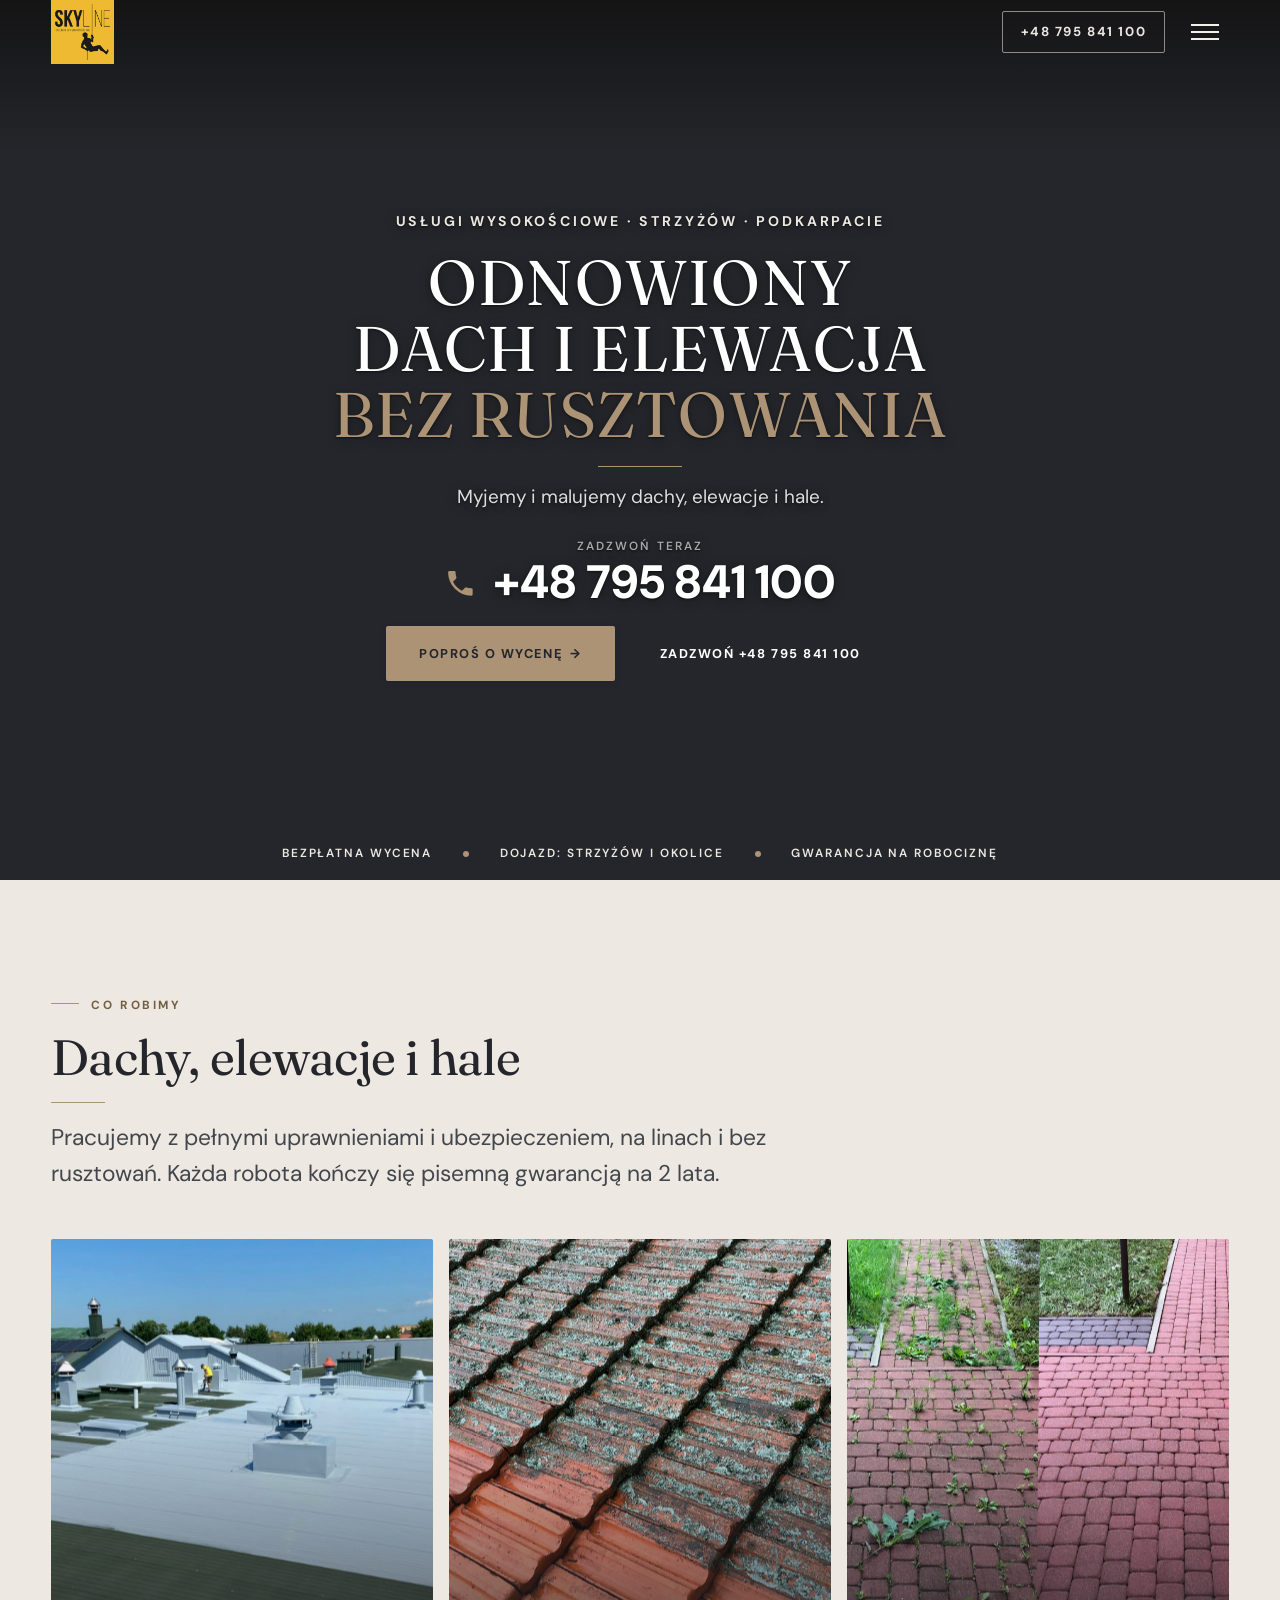
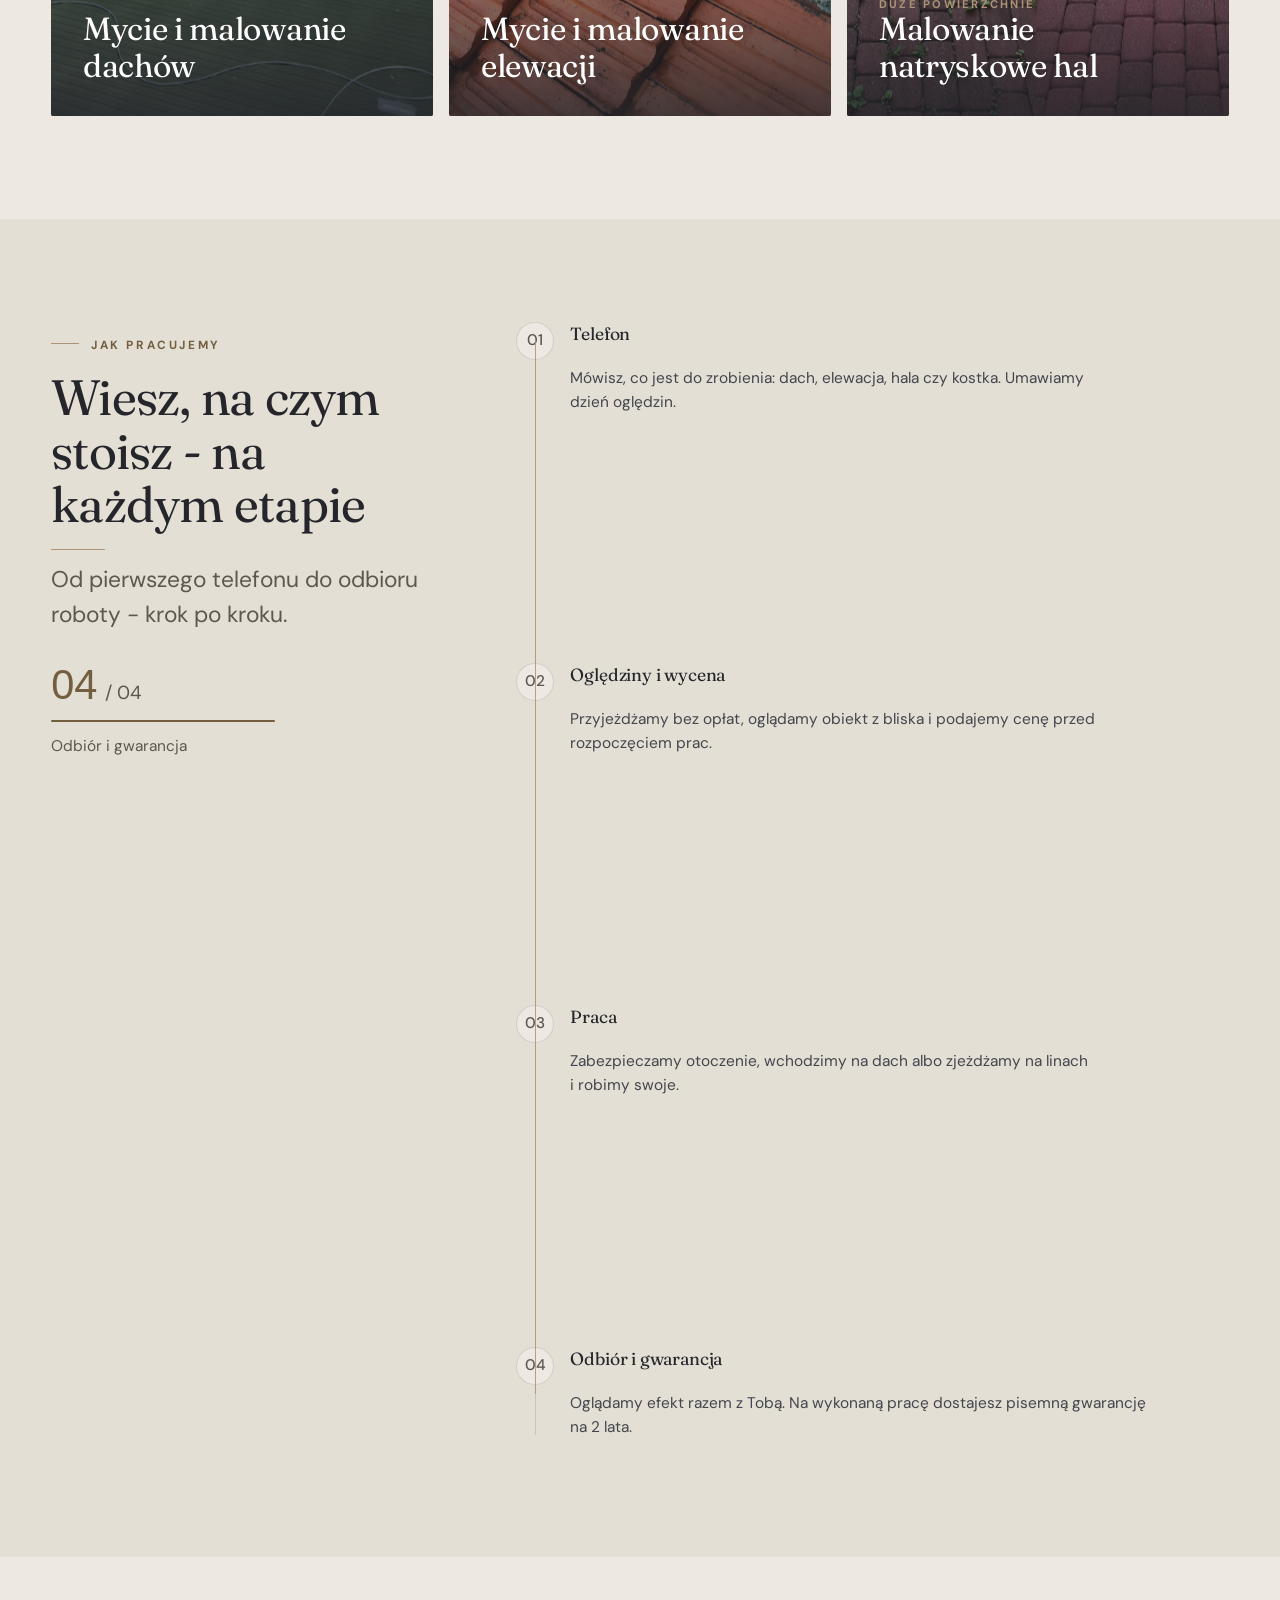
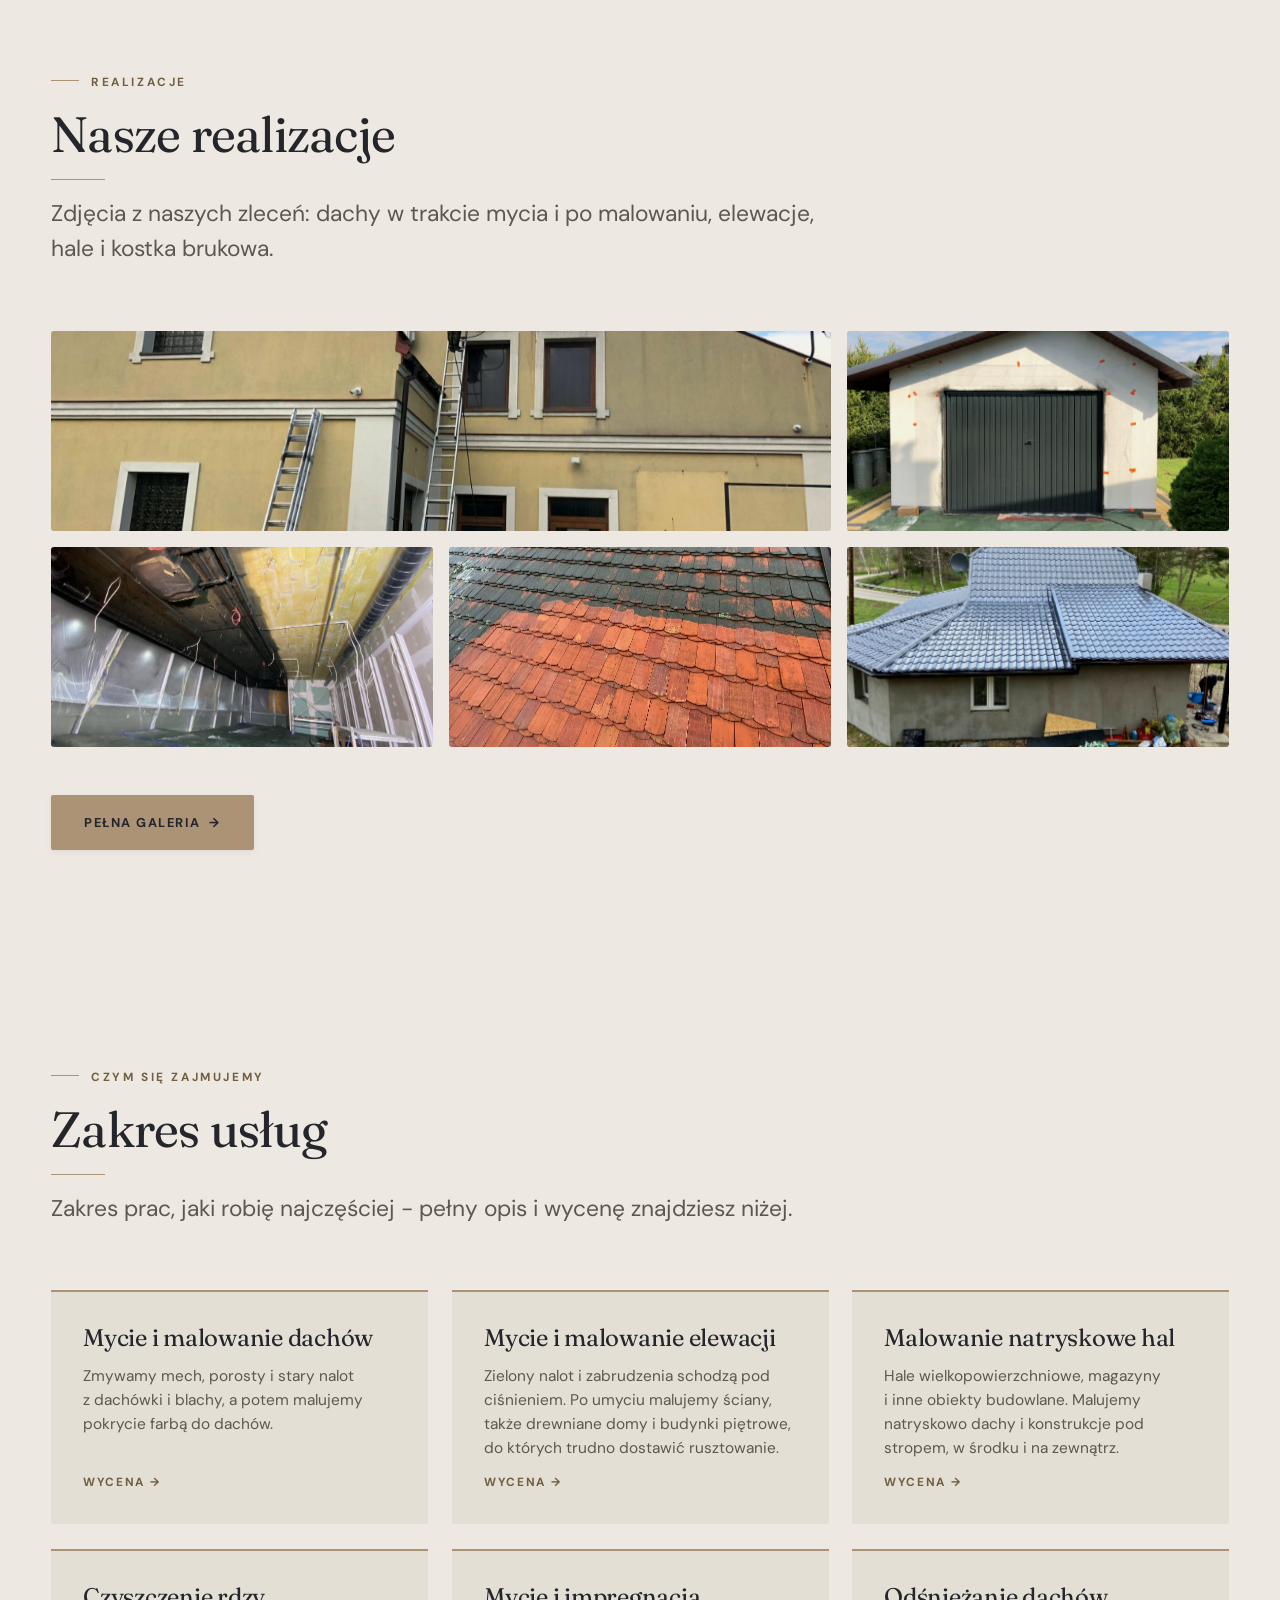
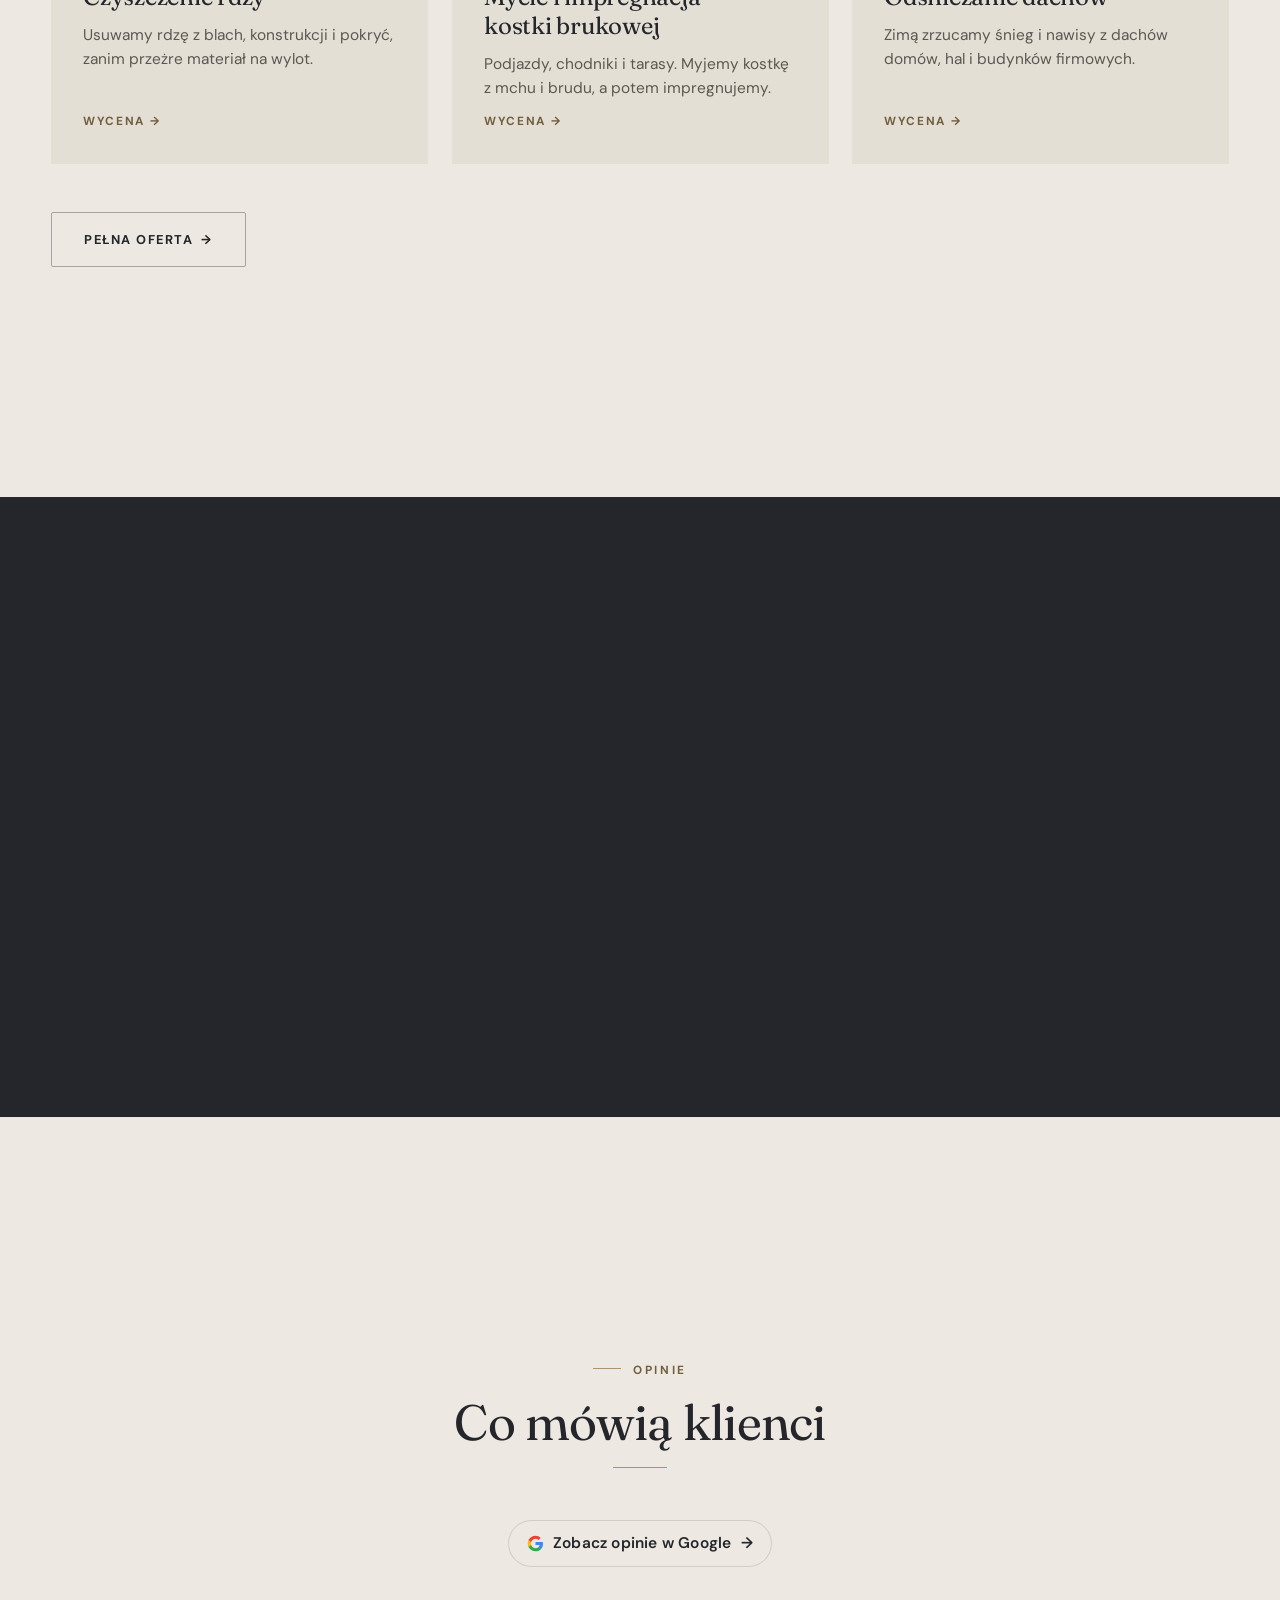
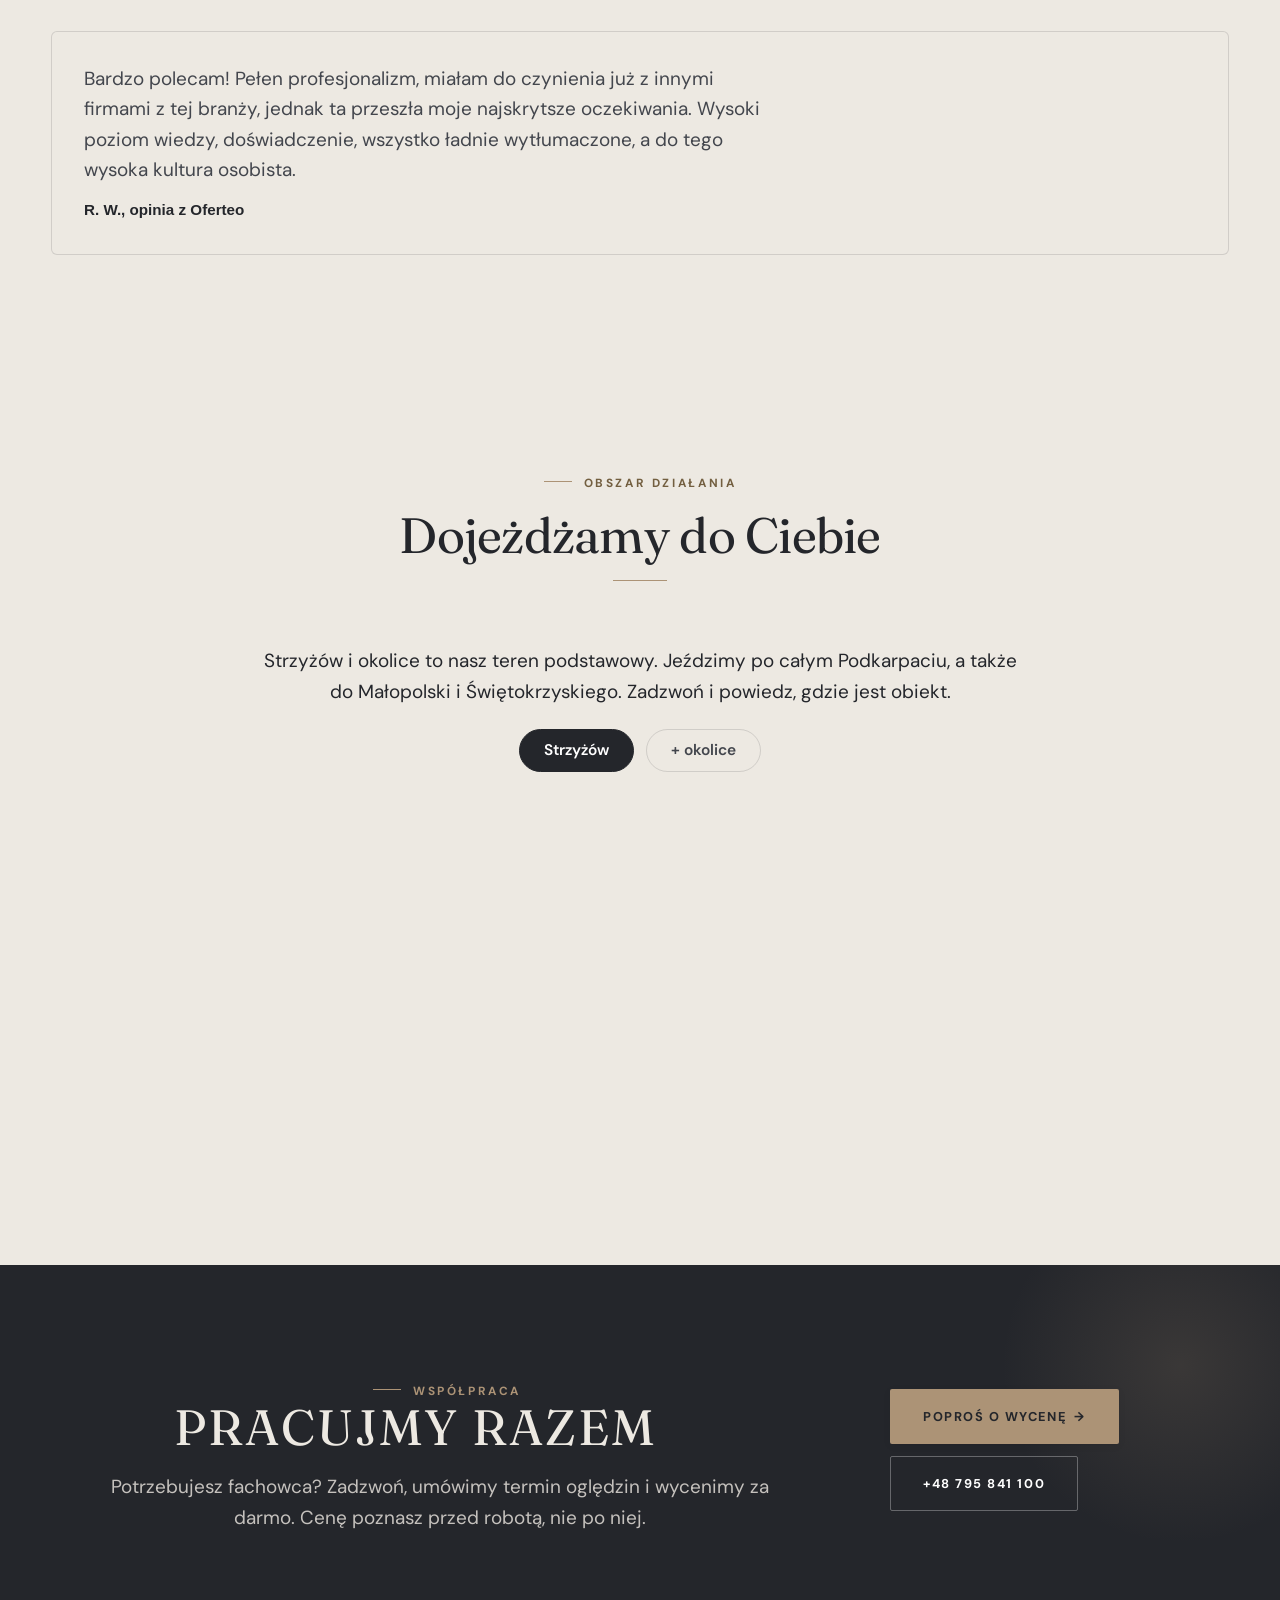
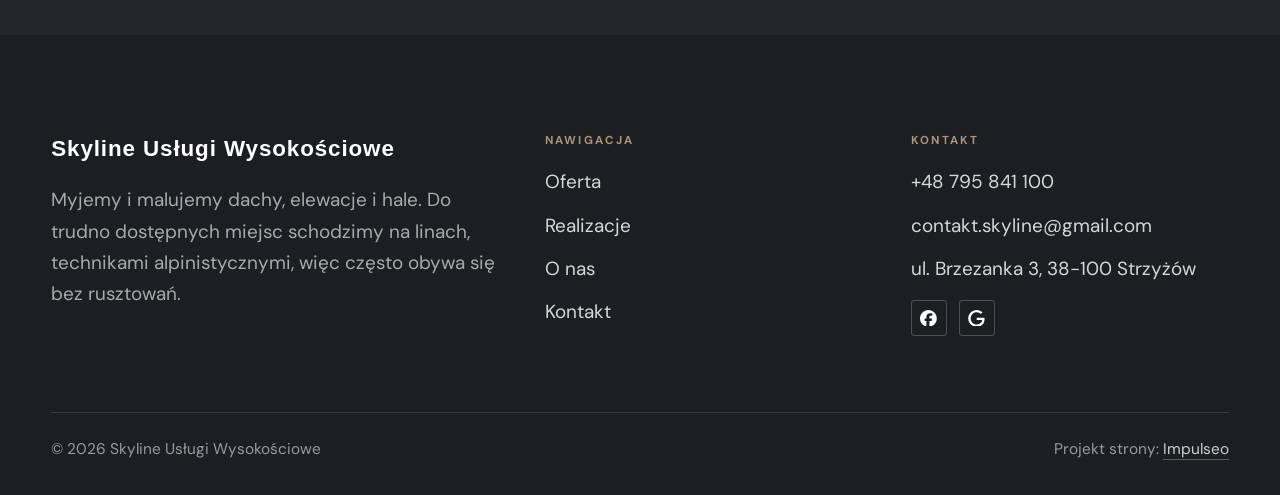
==== commit e16cb63c: "[claude-edit][cmt:e51a362b-438f-47cc-bf25-c18bba3f3e32] Przeróbka wyglądu wg klindworthroofing.com: " ====
--- a/index.html
+++ b/index.html
@@ -20,8 +20,9 @@
 <script type="application/ld+json">{"@context": "https://schema.org", "@type": "LocalBusiness", "name": "Skyline Usługi Wysokościowe", "url": "https://kris20032.github.io/skyline-uslugi-wysokosciowe/", "telephone": "+48795841100", "image": "https://kris20032.github.io/skyline-uslugi-wysokosciowe/img/og.jpg", "areaServed": "Strzyżów", "sameAs": ["https://www.facebook.com/skyline.uslugi.wysokosciowe/", "https://www.google.com/maps/place/Skyline+Us%C5%82ugi+Wysoko%C5%9Bciowe/@49.847009,21.772388,727m/data=!3m2!1e3!4b1!4m6!3m5!1s0x473c53cff86c2f2f:0x6c15652f310e83a6!8m2!3d49.847009!4d21.772388"]}</script>
 <link rel="preconnect" href="https://fonts.googleapis.com">
 <link rel="preconnect" href="https://fonts.gstatic.com" crossorigin>
-<link href="https://fonts.googleapis.com/css2?family=Space+Grotesk:wght@500;600;700&family=DM+Sans:opsz,wght@9..40,400;9..40,500;9..40,600&display=swap" rel="stylesheet">
-<link rel="stylesheet" href="assets/styles.css?v=0ee963e9">
+<link href="https://fonts.googleapis.com/css2?family=Fraunces:opsz,wght@9..144,300;9..144,400;9..144,500&family=DM+Sans:opsz,wght@9..40,400;9..40,500;9..40,600&display=swap" rel="stylesheet">
+<link rel="stylesheet" href="assets/styles.css?v=20261110">
+<meta name="nb-deploy" content="33efbd2d2241">
 </head>
 <body>
 
@@ -35,7 +36,7 @@
       <a href="kontakt.html">Kontakt</a>
       <a href="tel:+48795841100" class="btn btn-accent">Zadzwoń +48 795 841 100</a>
     </nav>
-    <button class="nav-toggle" aria-label="Menu"><span></span><span></span><span></span></button>
+    <a class="nav-phone" href="tel:+48795841100">+48 795 841 100</a> <button class="nav-toggle" aria-label="Menu"><span></span><span></span><span></span></button>
   </div>
 </header>
 
@@ -44,12 +45,12 @@
   <img class="hf-photo" src="img/hero.jpg" fetchpriority="high" data-rotate="img/g1.jpg|img/g2.jpg" alt="Skyline Usługi Wysokościowe" width="2048" height="1024">
   <div class="hf-panel">
     <div class="hf-inner">
-      <span class="hf-kicker">Usługi wysokościowe · Strzyżów</span>
+      <span class="hf-kicker">Usługi wysokościowe · Strzyżów · Podkarpacie</span>
       <h1 class="hf-title">Odnowiony dach i elewacja <em>bez rusztowania</em></h1>
       <p class="hf-lead">Myjemy i malujemy dachy, elewacje i hale.</p>
       <a class="hf-phone" href="tel:+48795841100"><span class="hf-phone-lab">Zadzwoń teraz</span><span class="hf-phone-num"><svg class="ico-tel" width="16" height="16" viewBox="0 0 24 24" fill="none" aria-hidden="true"><path d="M6.6 10.8a15.5 15.5 0 0 0 6.6 6.6l2.2-2.2a1 1 0 0 1 1-.24 11.4 11.4 0 0 0 3.6.58 1 1 0 0 1 1 1V20a1 1 0 0 1-1 1A17 17 0 0 1 3 4a1 1 0 0 1 1-1h3.5a1 1 0 0 1 1 1c0 1.25.2 2.46.58 3.6a1 1 0 0 1-.25 1l-2.23 2.2Z" fill="currentColor"/></svg> +48 795 841 100</span></a>
       <div class="hf-actions">
-        <a href="kontakt.html" class="btn btn-accent">Zobacz realizacje <span class="arr">→</span></a>
+        <a href="kontakt.html" class="btn btn-accent">Poproś o wycenę <span class="arr">→</span></a>
         <a href="tel:+48795841100" class="btn btn-ghost hf-ghost">Zadzwoń +48 795 841 100</a>
       </div>
     </div>
@@ -62,10 +63,11 @@
 </section>
 <section class="gateways-band">
   <div class="wrap">
+    <div class="head kw-intro reveal"><span class="eyebrow">Co robimy</span><h2>Dachy, elewacje i hale</h2><p>Pracujemy z pełnymi uprawnieniami i ubezpieczeniem, na linach i bez rusztowań. Każda robota kończy się pisemną gwarancją na 2 lata.</p></div>
     <div class="gateways">
       <a href="oferta.html" class="gateway reveal"><img src="img/g3.jpg" alt="Mycie i malowanie dachów" loading="lazy" width="1950" height="1424" decoding="async"><span class="g-ttl">Mycie i malowanie dachów</span></a>
       <a href="oferta.html" class="gateway reveal"><img src="img/g4.jpg" alt="Mycie i malowanie elewacji" loading="lazy" width="2048" height="1536" decoding="async"><span class="g-ttl">Mycie i malowanie elewacji</span></a>
-      <a href="oferta.html" class="gateway reveal"><img src="img/g5.jpg" alt="Malowanie natryskowe hal" loading="lazy" width="1998" height="1998" decoding="async"><span class="g-ttl">Malowanie natryskowe hal</span></a>
+      <a href="oferta.html" class="gateway reveal"><img src="img/g5.jpg" alt="Malowanie natryskowe hal" loading="lazy" width="1998" height="1998" decoding="async"><span class="g-ttl"><small>Duże powierzchnie</small>Malowanie natryskowe hal</span></a>
     </div>
   </div>
 </section>
@@ -156,11 +158,11 @@
   <div class="wrap">
     <div class="reveal">
       <span class="eyebrow">Współpraca</span>
-      <h2>Potrzebujesz fachowca? Wycenimy za darmo.</h2>
-      <p>Zadzwoń, umówimy termin oględzin. Cenę poznasz przed robotą, nie po niej.</p>
+      <h2>Pracujmy razem</h2>
+      <p>Potrzebujesz fachowca? Zadzwoń, umówimy termin oględzin i wycenimy za darmo. Cenę poznasz przed robotą, nie po niej.</p>
     </div>
     <div class="cta-actions reveal">
-      <a href="kontakt.html" class="btn btn-light">Zobacz realizacje <span class="arr">→</span></a>
+      <a href="kontakt.html" class="btn btn-light">Poproś o wycenę <span class="arr">→</span></a>
       <a href="tel:+48795841100" class="btn btn-ghost btn-ghost-cta">+48 795 841 100</a>
     </div>
   </div>
@@ -198,9 +200,9 @@
     </div>
   </div>
 </footer>
-<div class="sticky-call"><a class="sc-call" href="tel:+48795841100"><svg class="ico-tel" width="16" height="16" viewBox="0 0 24 24" fill="none" aria-hidden="true"><path d="M6.6 10.8a15.5 15.5 0 0 0 6.6 6.6l2.2-2.2a1 1 0 0 1 1-.24 11.4 11.4 0 0 0 3.6.58 1 1 0 0 1 1 1V20a1 1 0 0 1-1 1A17 17 0 0 1 3 4a1 1 0 0 1 1-1h3.5a1 1 0 0 1 1 1c0 1.25.2 2.46.58 3.6a1 1 0 0 1-.25 1l-2.23 2.2Z" fill="currentColor"/></svg> Zadzwoń</a><a class="sc-quote" href="kontakt.html">Zobacz realizacje</a></div>
+<div class="sticky-call"><a class="sc-call" href="tel:+48795841100"><svg class="ico-tel" width="16" height="16" viewBox="0 0 24 24" fill="none" aria-hidden="true"><path d="M6.6 10.8a15.5 15.5 0 0 0 6.6 6.6l2.2-2.2a1 1 0 0 1 1-.24 11.4 11.4 0 0 0 3.6.58 1 1 0 0 1 1 1V20a1 1 0 0 1-1 1A17 17 0 0 1 3 4a1 1 0 0 1 1-1h3.5a1 1 0 0 1 1 1c0 1.25.2 2.46.58 3.6a1 1 0 0 1-.25 1l-2.23 2.2Z" fill="currentColor"/></svg> Zadzwoń</a><a class="sc-quote" href="kontakt.html">Wycena</a></div>
 <div class="demo-wazne" data-do="2026-11-16" data-cykl="3" hidden><svg class="dw-ico" width="13" height="13" viewBox="0 0 24 24" fill="none" aria-hidden="true"><circle cx="12" cy="12" r="8.6" stroke="currentColor" stroke-width="1.8"/><path d="M12 7.2V12l3.3 2" stroke="currentColor" stroke-width="1.8" stroke-linecap="round"/></svg><span class="dw-txt"></span></div>
 
-<script src="assets/main.js"></script>
+<script src="assets/main.js?v=20261110"></script>
 </body>
 </html>
--- a/assets/styles.css
+++ b/assets/styles.css
@@ -1847,3 +1847,96 @@
 
 /* === szary tekst dociągnięty do czytelności (WCAG 4.5 na wszystkich tłach) === */
 :root{--muted:#6B665A;}
+
+/* === MOTYW WZOROWANY NA klindworthroofing.com (10.11.2026): grafit + piaskowy + krem, szeryf w nagłówkach, menu pełnoekranowe === */
+:root{
+  --paper:#EDE9E2;--paper-2:#E4DFD5;--paper-3:#DAD3C6;
+  --ink:#24262B;--ink-soft:#43464D;--muted:#5C5851;
+  --line:rgba(36,38,43,.14);
+  --accent:#AC9376;--accent-d:#735F40;--accent-soft:rgba(172,147,118,.16);
+  --dark:#24262B;
+  --font-serif:'Fraunces','Georgia',serif;
+}
+h1,h2,h3,.fu-name,.gateway .g-ttl,.brand .name{font-family:var(--font-serif);font-weight:400;letter-spacing:-.01em}
+h1,h2{letter-spacing:-.015em}
+.btn-accent,.nav .nav-links a.btn-accent,.btn-accent[data-accent-d],.cta-d .btn-accent{color:#24262B}
+.btn-accent:hover{background:#bda88c;color:#24262B}
+.btn{border-radius:2px;text-transform:uppercase;letter-spacing:.12em;font-weight:700;font-size:.8rem}
+.btn-ghost{border-color:rgba(36,38,43,.35)}
+.btn-ghost:hover{border-color:var(--accent-d);color:var(--accent-d)}
+.eyebrow{text-transform:uppercase;letter-spacing:.22em;font-size:.74rem;font-weight:700;color:var(--accent-d)}
+.fach-promise{background:var(--dark);border-bottom:0}
+.fp-row li{color:#EDE9E2;font-family:var(--font-body);font-weight:600;letter-spacing:.16em;font-size:.74rem}
+.fp-row li:not(:last-child)::after{background:var(--accent)}
+
+/* HERO: duży napis kapitalikami, linia, krótki opis */
+.hero-fach::after{background:linear-gradient(180deg,rgba(36,38,43,.55) 0%,rgba(36,38,43,.62) 55%,rgba(36,38,43,.9) 100%)}
+.hf-panel{text-align:center}
+.hf-inner{max-width:60rem;margin-inline:auto}
+.hf-kicker{justify-content:center;color:#EDE9E2;font-family:var(--font-body)}
+.hf-kicker::before{display:none}
+.hf-title{font-family:var(--font-serif);font-weight:400;text-transform:uppercase;letter-spacing:.02em;line-height:1.05}
+.hf-title em{color:var(--accent);font-style:normal}
+.hf-title::after{content:"";display:block;width:84px;height:1px;background:var(--accent);margin:1.2rem auto 0}
+.hf-lead{margin-inline:auto;text-align:center;max-width:40rem}
+.hf-phone{margin-inline:auto;align-items:center}
+.hf-actions{justify-content:center}
+.hf-phone-num{font-family:var(--font-body)}
+
+/* „Co robimy": duże karty */
+.gateway{aspect-ratio:4/5;border-radius:2px}
+.gateway::after{background:linear-gradient(180deg,rgba(36,38,43,0) 35%,rgba(36,38,43,.85))}
+.gateway .g-ttl{font-size:clamp(1.5rem,1.2rem + 1vw,2rem);padding:var(--space-6)}
+.gateway .g-ttl small{color:#EDE9E2;letter-spacing:.2em;text-transform:uppercase;font-size:.7rem;font-weight:700;opacity:1;color:var(--accent)}
+.kw-intro{max-width:46rem;margin:0 0 var(--space-7)}
+.kw-intro p{color:var(--ink-soft);font-size:var(--text-lg);line-height:1.6}
+
+/* Usługi jako trzy karty */
+.fach-uslugi .fu-list{display:grid;grid-template-columns:repeat(3,1fr);gap:var(--space-5);margin-top:var(--space-7)}
+.fach-uslugi .fu-row{display:flex;flex-direction:column;align-items:flex-start;gap:var(--space-3);background:var(--paper-2);border:0;border-top:2px solid var(--accent);padding:var(--space-6);border-radius:0}
+.fach-uslugi .fu-row:last-child{border-bottom:0}
+.fach-uslugi .fu-row::before{display:none}
+.fach-uslugi .fu-name{font-size:1.5rem;line-height:1.2}
+.fach-uslugi .fu-desc{flex:1}
+.fach-uslugi .fu-cta{color:var(--accent-d);text-transform:uppercase;letter-spacing:.14em;font-size:.74rem}
+@media(max-width:1000px){.fach-uslugi .fu-list{grid-template-columns:repeat(2,1fr)}}
+@media(max-width:640px){.fach-uslugi .fu-list{grid-template-columns:1fr}}
+
+/* CTA i stopka grafitowe */
+.cta{background:var(--dark);text-align:center}
+.cta .wrap>div:first-child{max-width:44rem;margin-inline:auto}
+.cta h2{color:#EDE9E2;text-transform:uppercase;letter-spacing:.04em}
+.cta .eyebrow{justify-content:center;color:var(--accent)}
+.cta p{color:rgba(237,233,226,.8)}
+.cta .cta-actions{justify-content:center}
+.btn-light{background:var(--accent);color:#24262B}
+footer{background:#1c1e22}
+.foot-col h4{color:var(--accent);text-transform:uppercase;letter-spacing:.2em;font-size:.72rem}
+
+/* NAWIGACJA: telefon + hamburger, menu pełnoekranowe na każdej szerokości */
+.nav .nav-inner{display:flex;align-items:center;justify-content:space-between;gap:1rem}
+.nav .nav-phone{margin-left:auto;font-weight:700;font-size:.82rem;letter-spacing:.12em;color:#EDE9E2;border:1px solid rgba(237,233,226,.55);padding:.55rem 1.1rem;border-radius:2px;white-space:nowrap;position:relative;z-index:130;transition:background .3s,color .3s,border-color .3s}
+.nav .nav-phone:hover{background:var(--accent);border-color:var(--accent);color:#24262B}
+.nav.nav-solid .nav-phone{color:var(--ink);border-color:rgba(36,38,43,.4)}
+.nav.nav-solid{backdrop-filter:none;background:rgba(237,233,226,.97)}
+.nav .nav-toggle{display:flex;position:relative;z-index:130;padding:10px}
+.nav .nav-toggle span{width:28px;height:2px;transition:transform .35s,opacity .25s,background .3s}
+html.menu-open .nav .nav-toggle span{background:#EDE9E2}
+html.menu-open .nav .nav-toggle span:nth-child(1){transform:translateY(7px) rotate(45deg)}
+html.menu-open .nav .nav-toggle span:nth-child(2){opacity:0}
+html.menu-open .nav .nav-toggle span:nth-child(3){transform:translateY(-7px) rotate(-45deg)}
+html.menu-open .nav .nav-phone{color:#EDE9E2;border-color:rgba(237,233,226,.55)}
+html.menu-open .nav .brand-logo{position:relative;z-index:130}
+html.menu-open,html.menu-open body{overflow:hidden}
+html.menu-open .nav{transform:none!important;background:transparent}
+.nav .nav-links,.nav .nav-links:not(.open){position:fixed;inset:0;height:100vh;height:100dvh;width:100%;z-index:120;background:#24262B;
+  display:flex;flex-direction:column;justify-content:center;align-items:flex-start;gap:.2rem;padding:6rem clamp(1.5rem,9vw,9rem) 3rem;
+  transform:none;opacity:0;visibility:hidden;pointer-events:none;border:0;box-shadow:none;transition:opacity .4s ease,visibility .4s}
+.nav .nav-links.open{opacity:1;visibility:visible;pointer-events:auto}
+.nav .nav-links a:not(.btn-accent){font-family:var(--font-serif);font-weight:400;text-transform:none;letter-spacing:-.01em;font-size:clamp(2.4rem,1.6rem + 4vw,4.6rem);line-height:1.12;color:#EDE9E2;padding:.1em 0;border:0;position:static}
+.nav .nav-links a:not(.btn-accent):hover{color:var(--accent)}
+.nav .nav-links a:not(.btn-accent)::after{display:none}
+.nav .nav-links a.btn-accent{position:static;transform:none;--klocek-stoi:none;margin:2rem 0 0;background:var(--accent);border-color:var(--accent);color:#24262B;padding:.9rem 1.6rem;font-size:.82rem}
+.nav .nav-links{padding-right:clamp(1.5rem,9vw,9rem)}
+@media(max-width:680px){.nav .nav-phone{font-size:.74rem;padding:.5rem .8rem}.nav .nav-links a.btn-accent{width:auto}}
+@media(max-width:380px){.nav .nav-phone{display:none}}
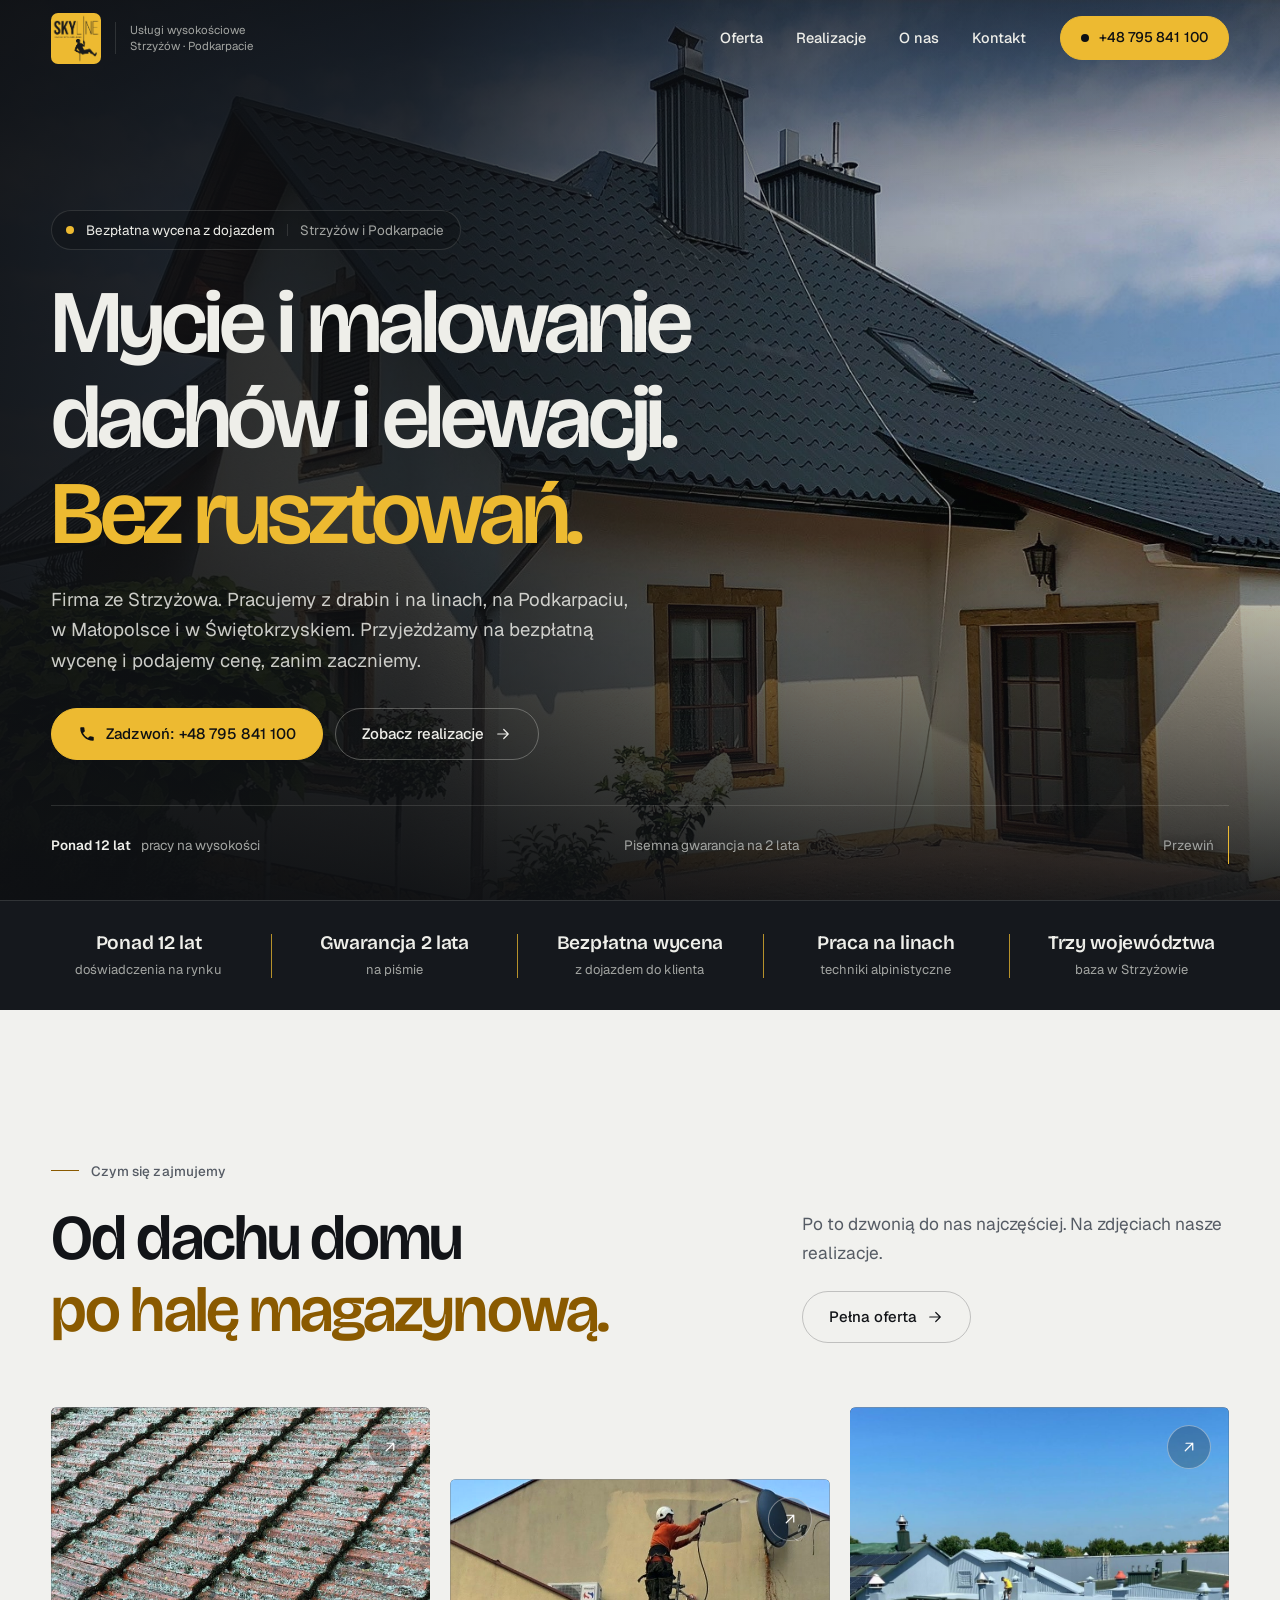
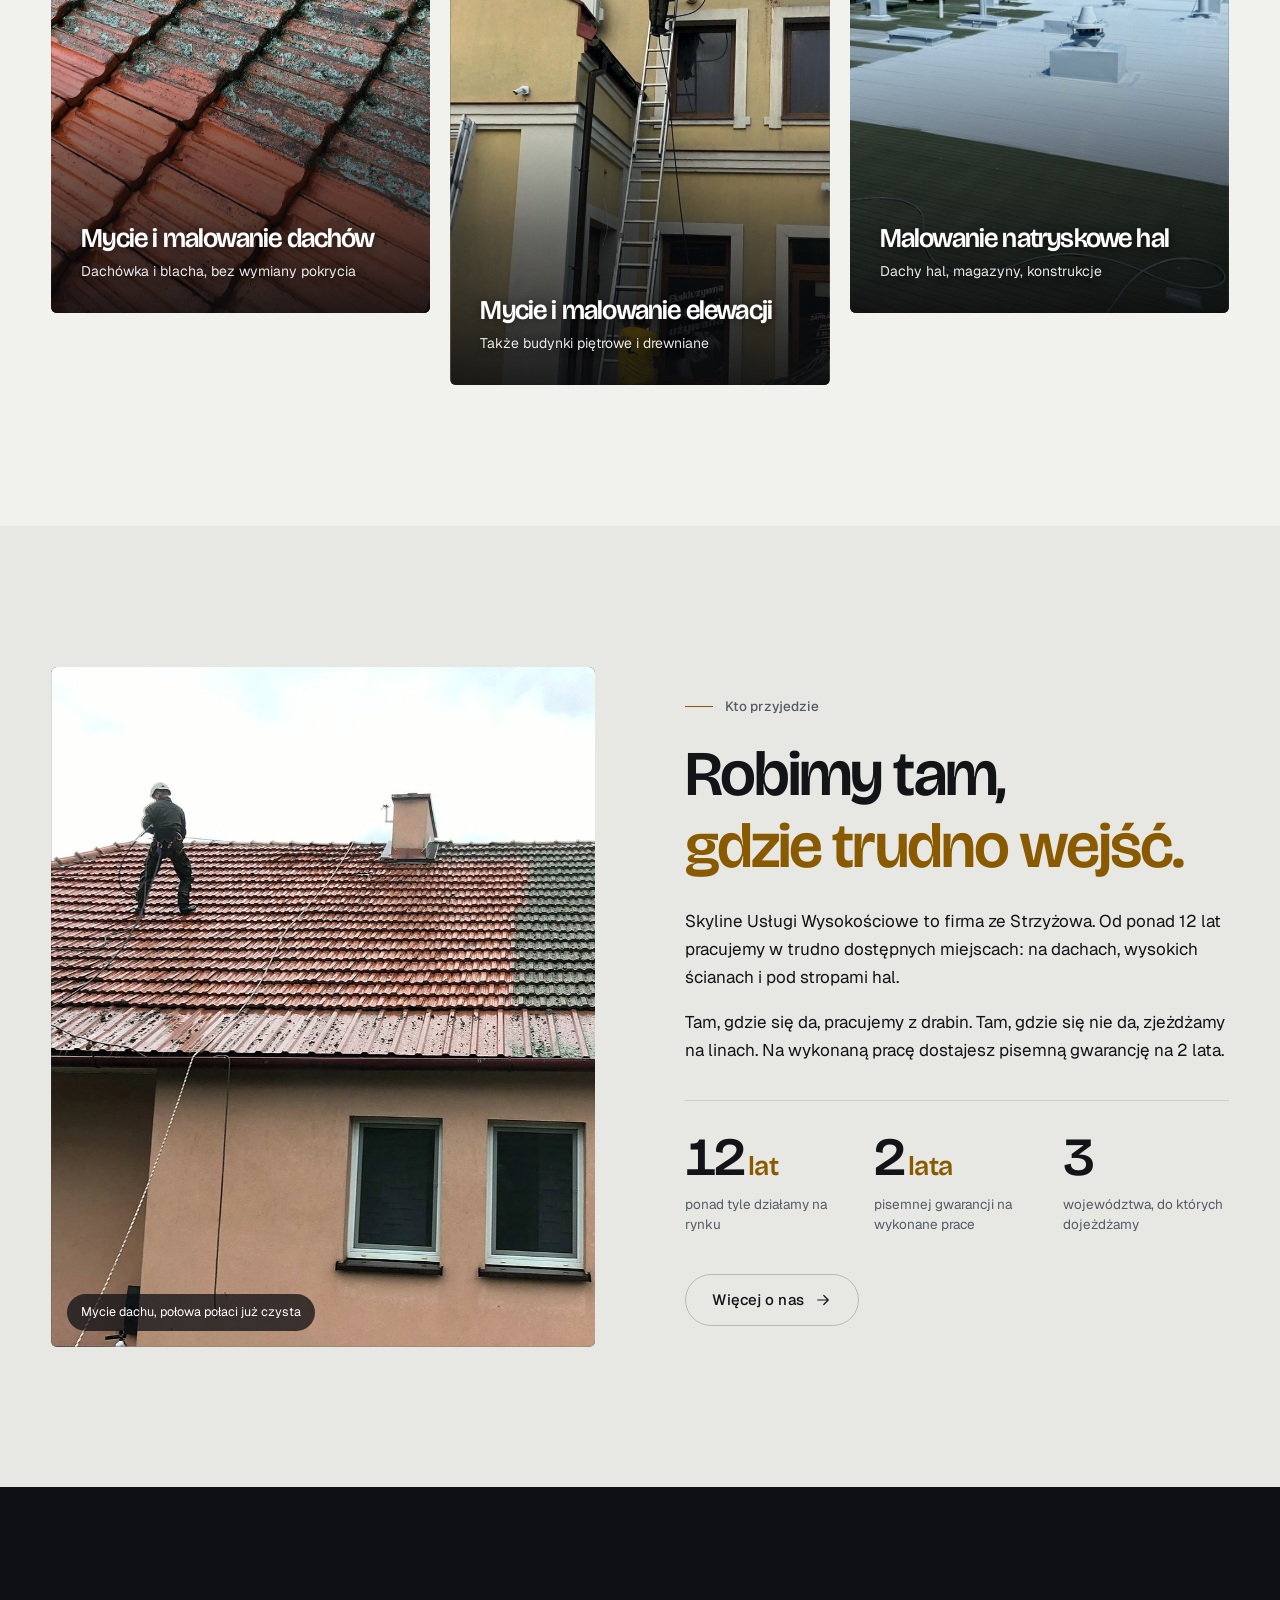
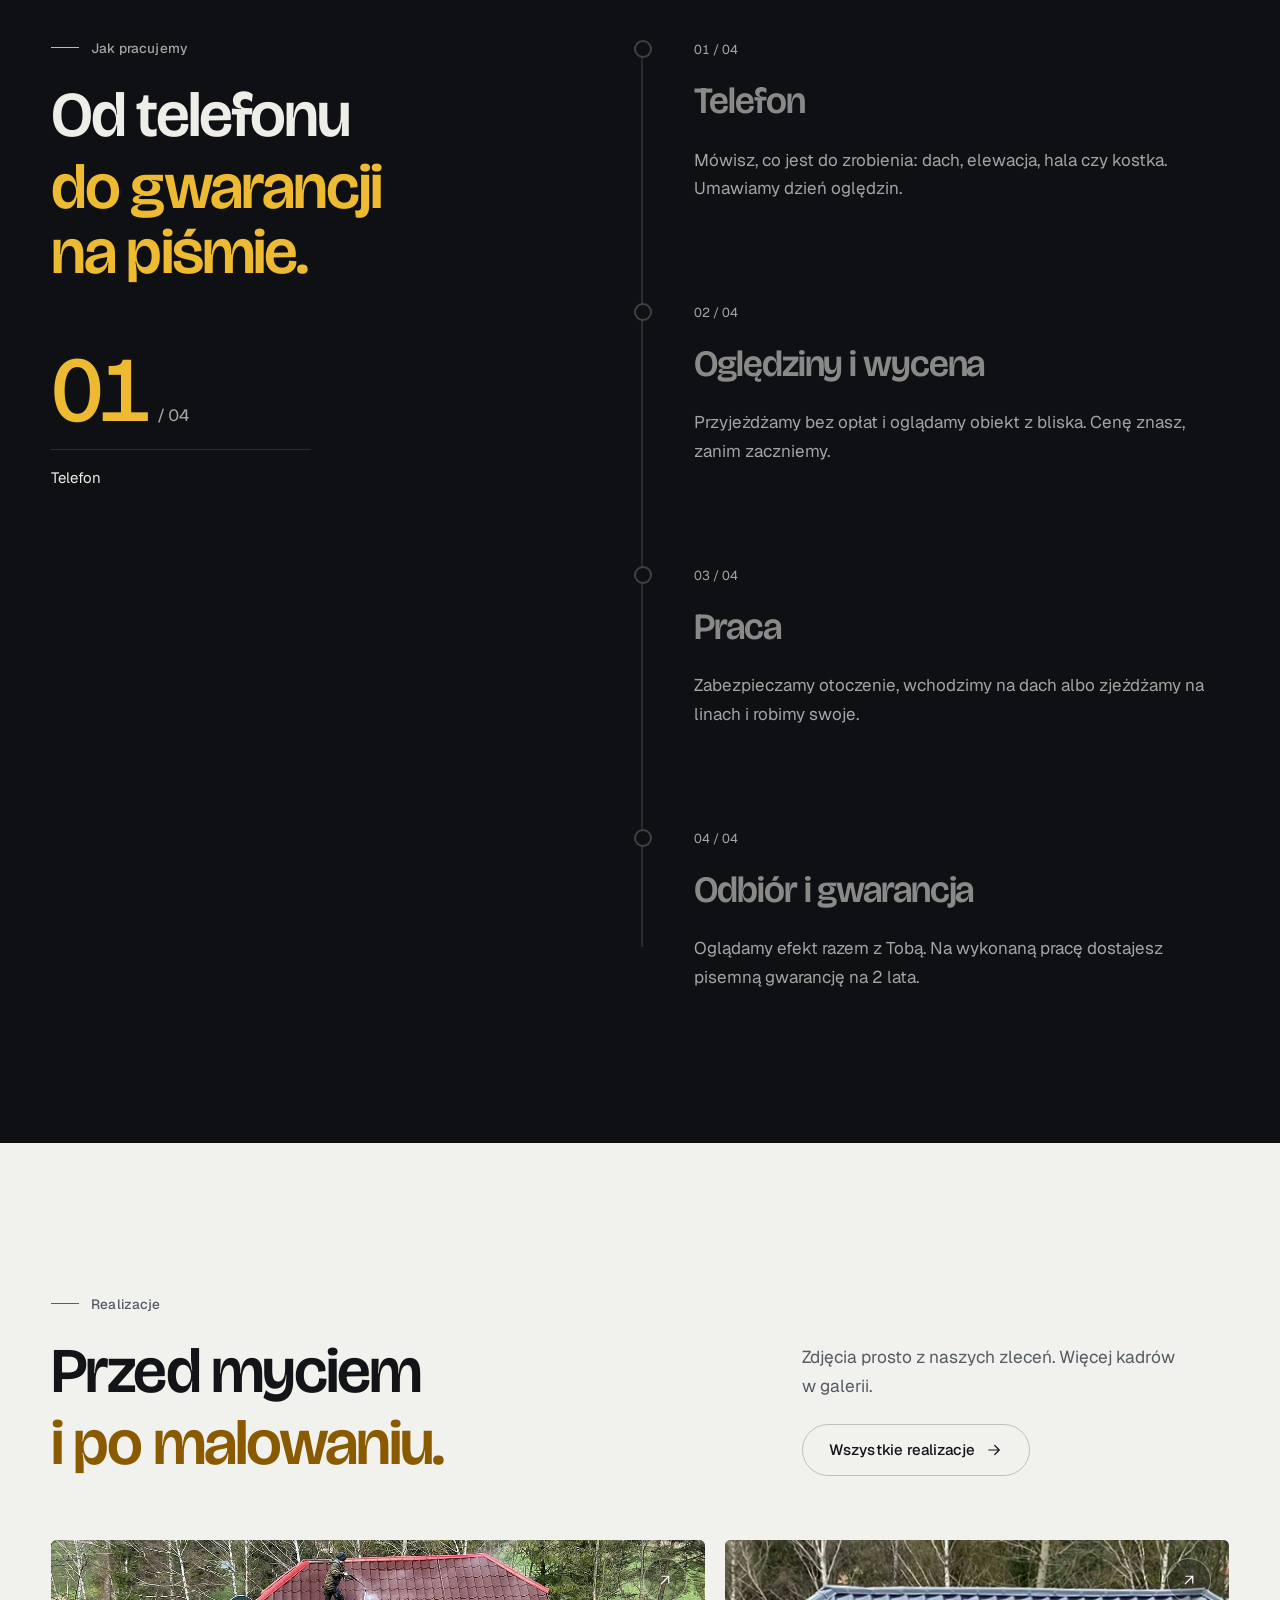
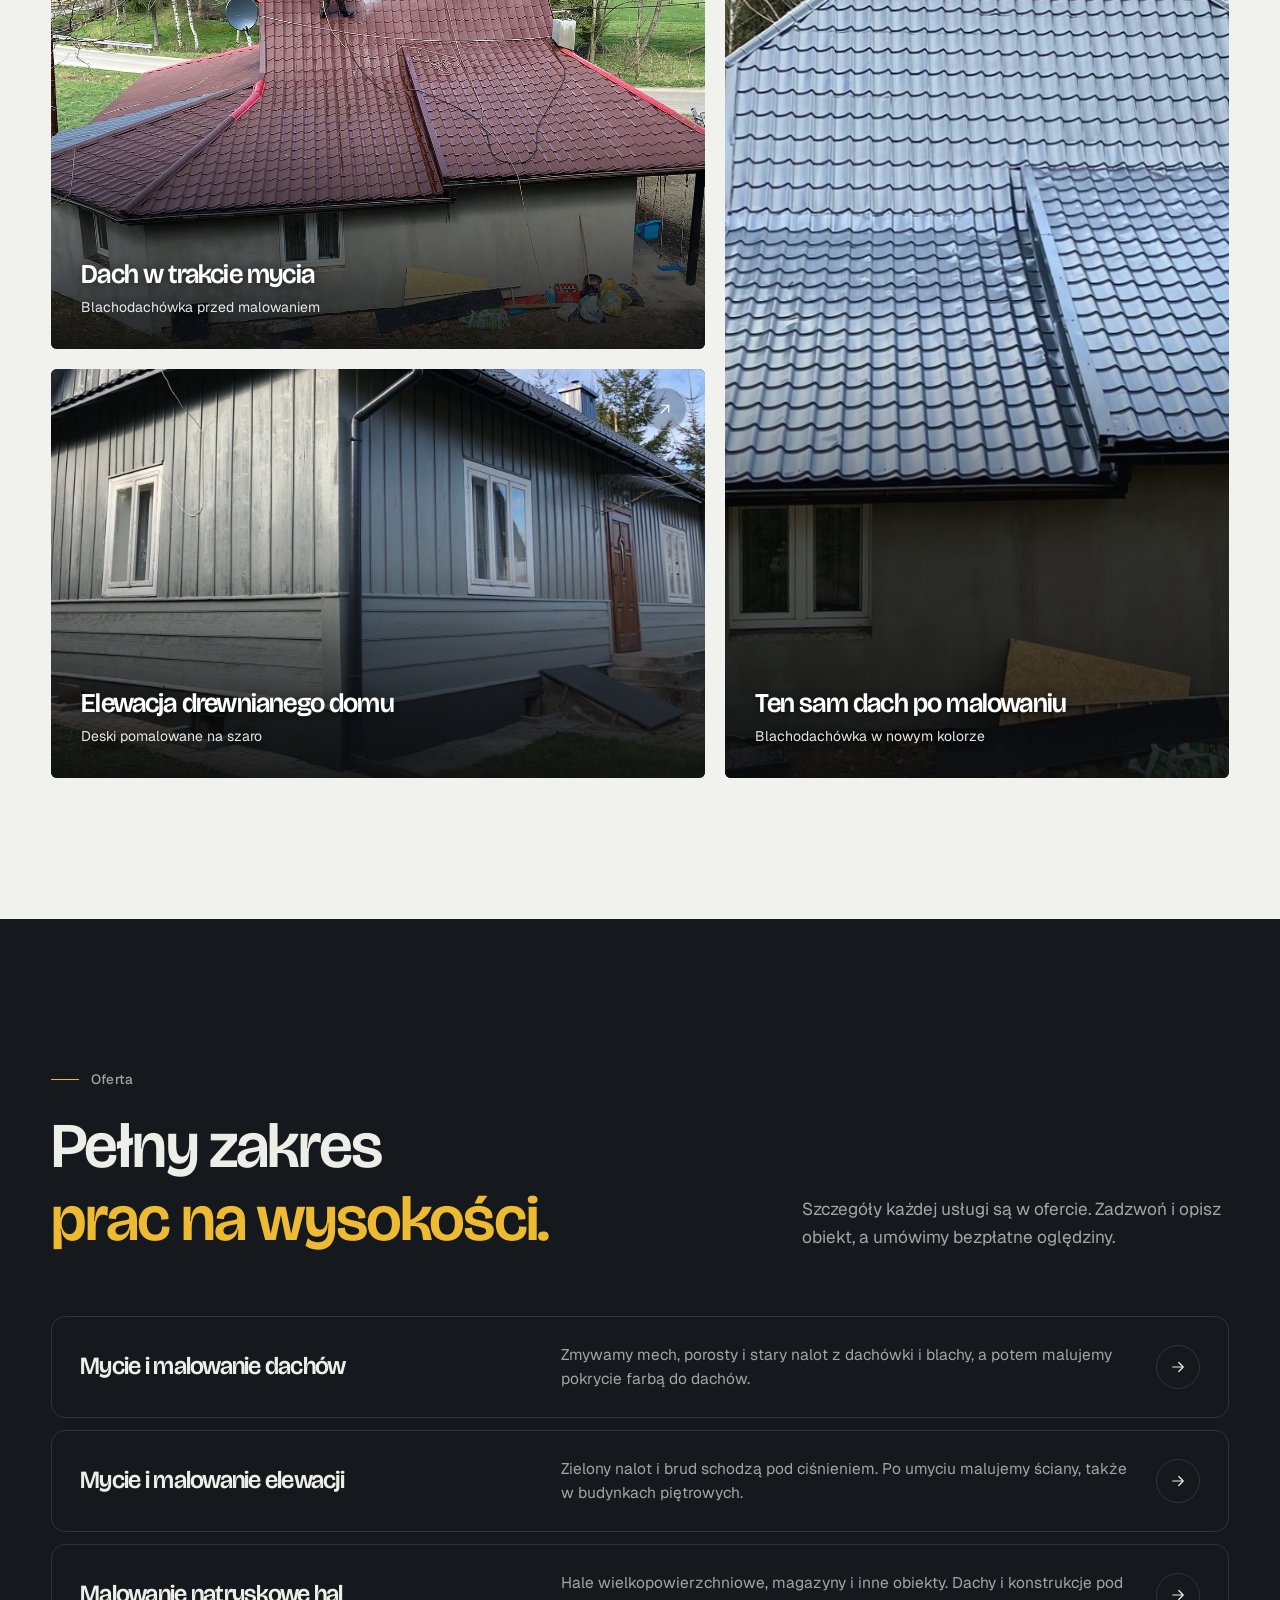
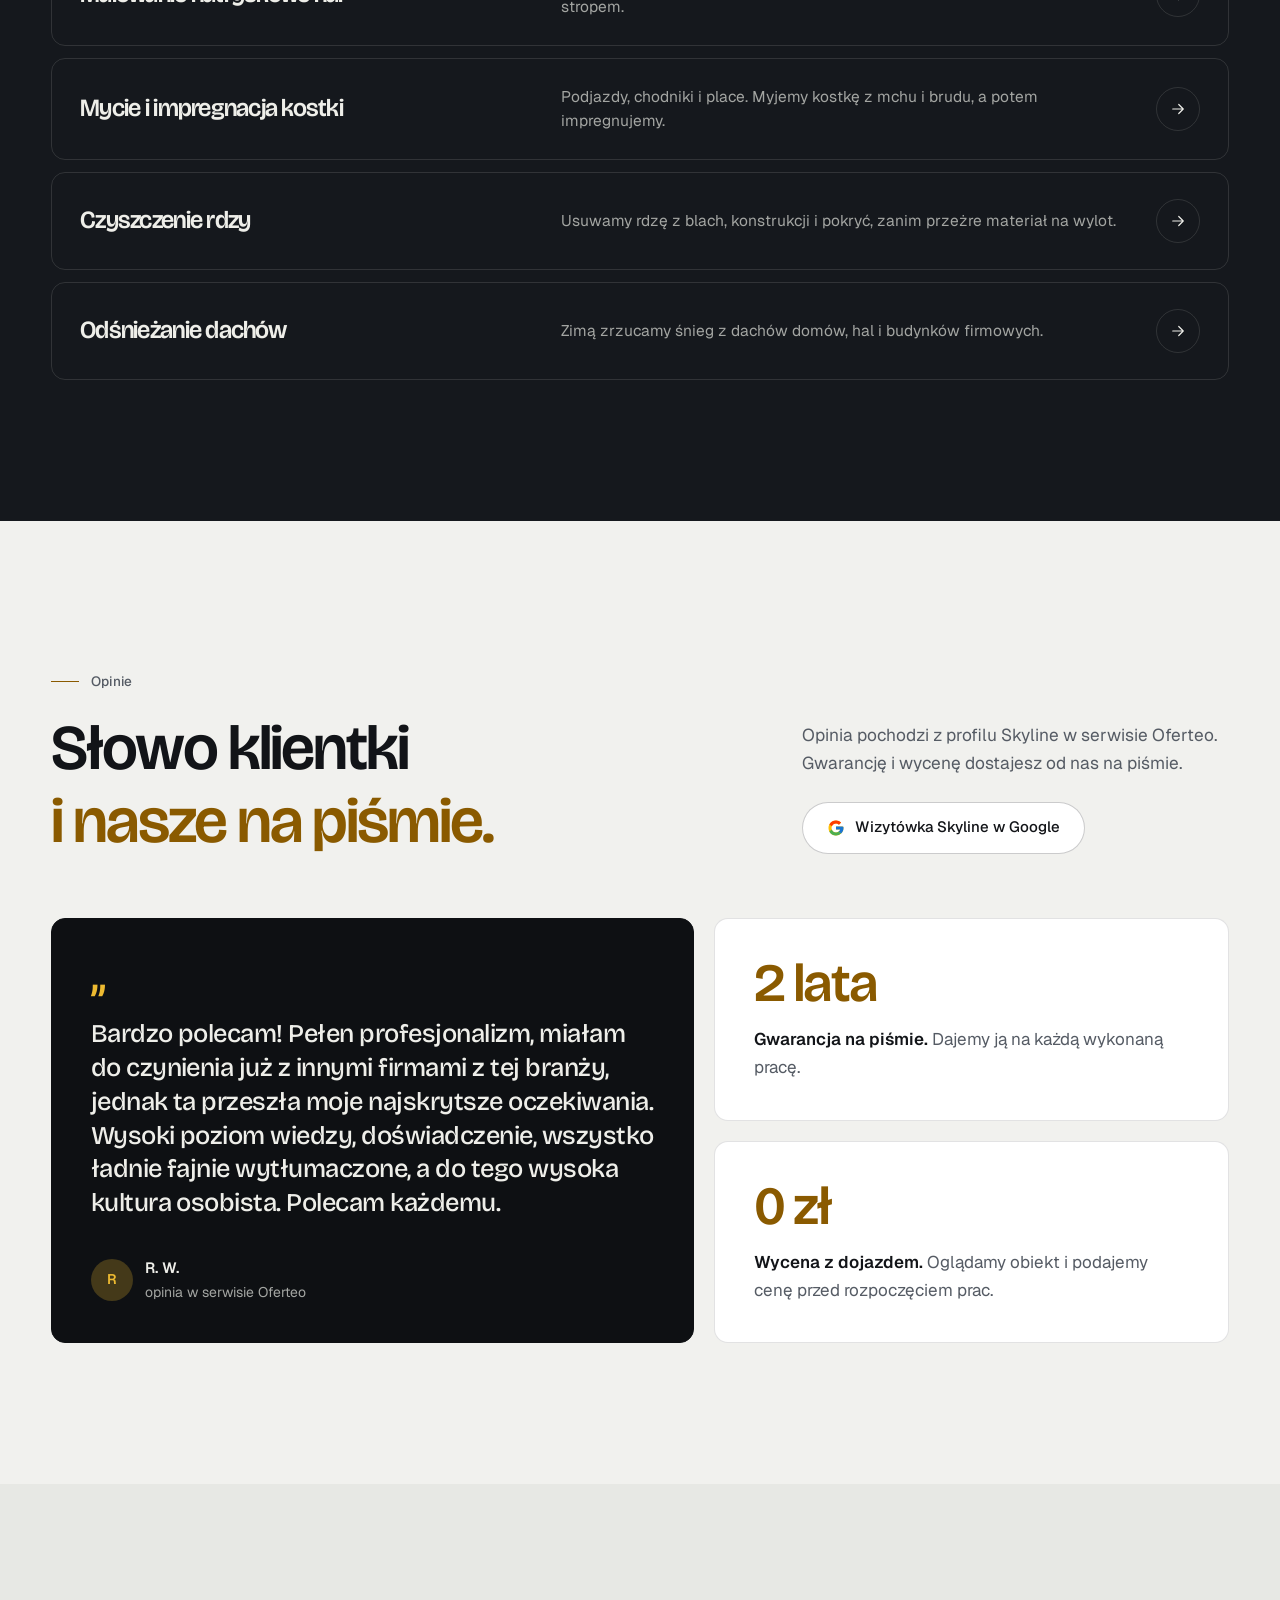
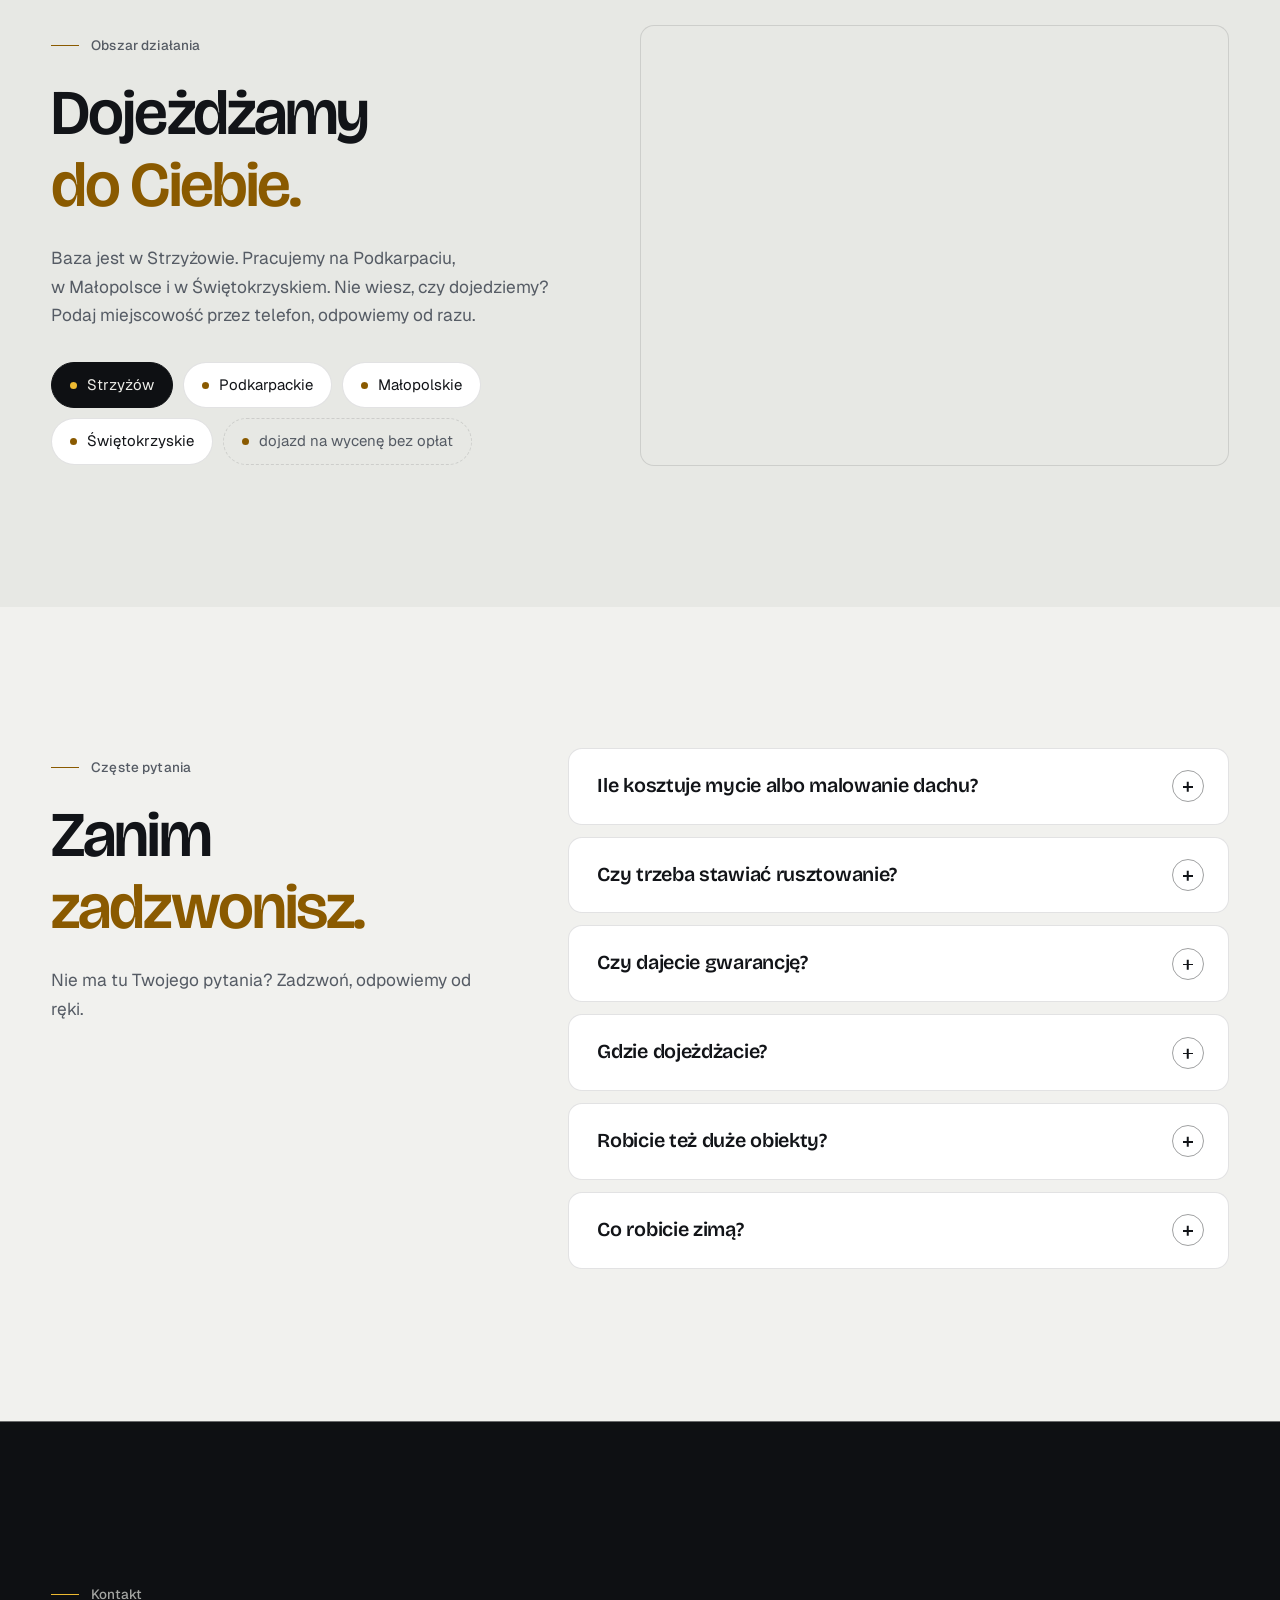
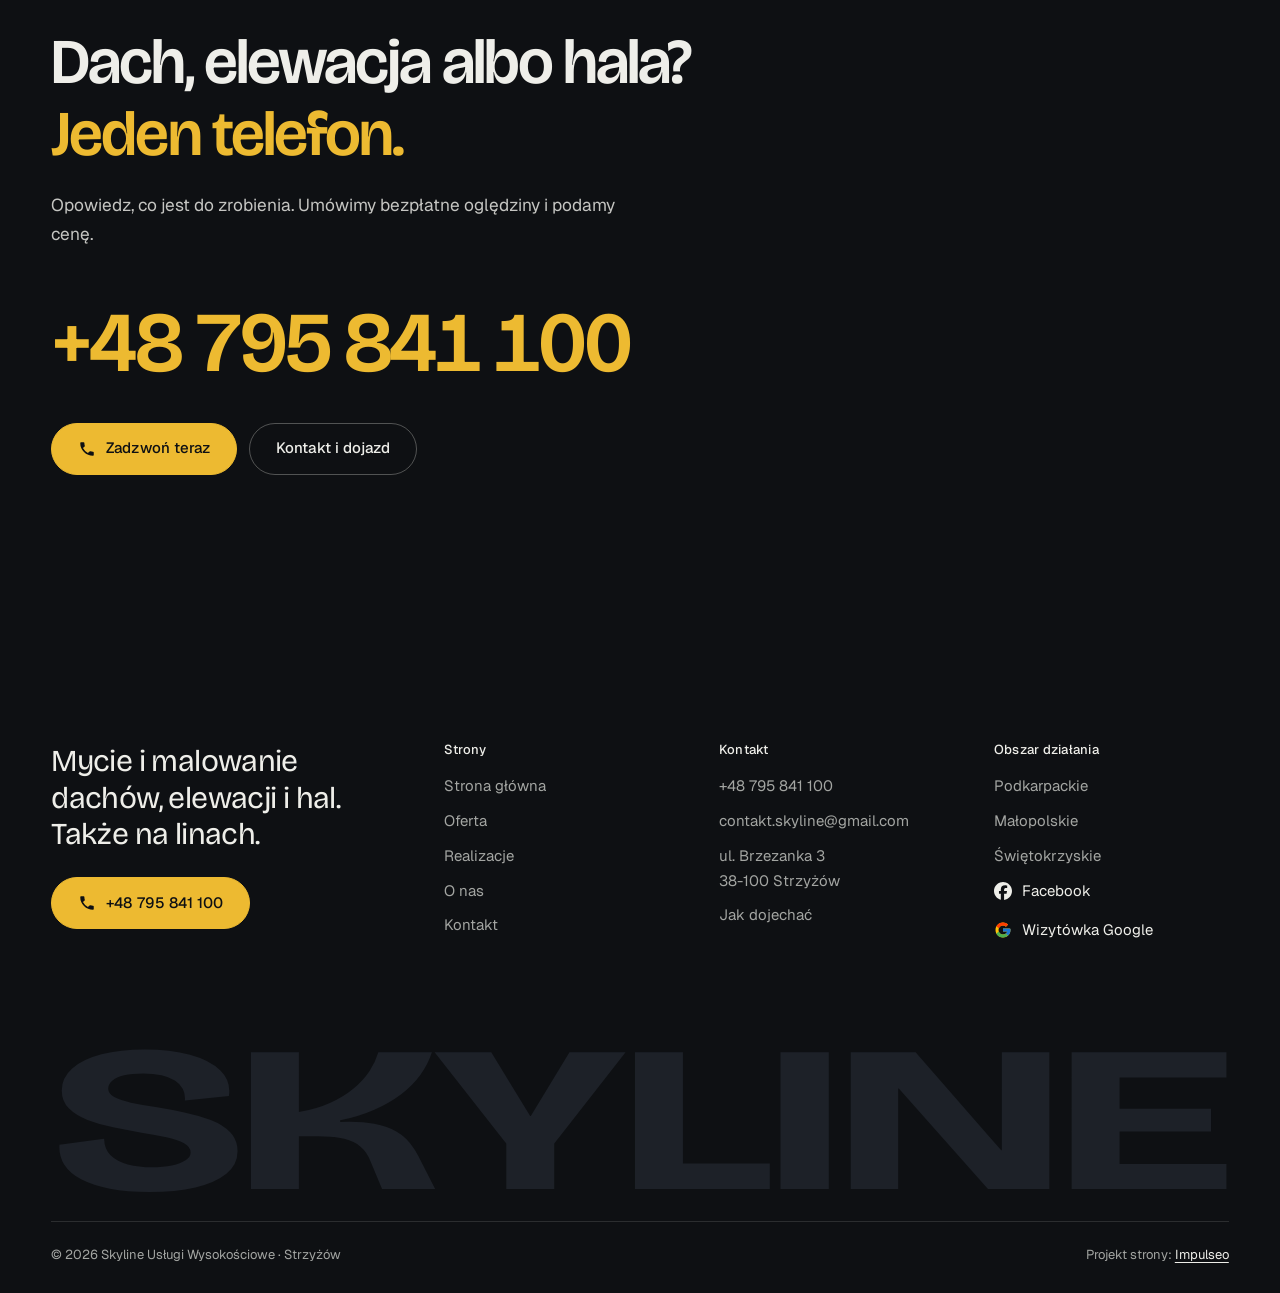
==== commit 74070f66: "[claude-edit][cmt:3edef84f-37f2-4d0d-a7b4-40b911d663d1] Demo w układzie dema ElMac: grafit + żółty z" ====
--- a/index.html
+++ b/index.html
@@ -3,206 +3,391 @@
 <head>
 <meta charset="UTF-8">
 <meta name="viewport" content="width=device-width, initial-scale=1.0">
-<title>Skyline Usługi Wysokościowe - Malowanie dachów i elewacji, prace na wysokości · Strzyżów</title>
-<meta name="description" content="Skyline Usługi Wysokościowe ze Strzyżowa: mycie i malowanie dachów oraz elewacji, malowanie natryskowe hal, czyszczenie rdzy, mycie kostki brukowej, odśnieżanie dachów. Techniki alpinistyczne, pisemna gwarancja 2 lata.">
-<link rel="canonical" href="https://kris20032.github.io/skyline-uslugi-wysokosciowe/">
+<title>Skyline - mycie i malowanie dachów, elewacji i hal | Strzyżów, Podkarpacie</title>
+<meta name="description" content="Skyline Usługi Wysokościowe ze Strzyżowa: mycie i malowanie dachów i elewacji, malowanie natryskowe hal, mycie kostki brukowej. Praca na linach, bezpłatna wycena z dojazdem, pisemna gwarancja 2 lata. Tel. +48 795 841 100.">
+<link rel="canonical" href="https://impulseo-pl.github.io/skyline-uslugi-wysokosciowe/">
 <meta name="robots" content="noindex, nofollow">
+<meta name="theme-color" content="#0E1013">
 <meta property="og:type" content="website">
 <meta property="og:locale" content="pl_PL">
 <meta property="og:site_name" content="Skyline Usługi Wysokościowe">
-<meta property="og:title" content="Skyline Usługi Wysokościowe - Malowanie dachów i elewacji, prace na wysokości · Strzyżów">
-<meta property="og:description" content="Skyline Usługi Wysokościowe ze Strzyżowa: mycie i malowanie dachów oraz elewacji, malowanie natryskowe hal, czyszczenie rdzy, mycie kostki brukowej, odśnieżanie dachów. Techniki alpinistyczne, pisemna gwarancja 2 lata.">
-<meta property="og:url" content="https://kris20032.github.io/skyline-uslugi-wysokosciowe/">
-<meta property="og:image" content="https://kris20032.github.io/skyline-uslugi-wysokosciowe/img/og.jpg">
+<meta property="og:title" content="Skyline - mycie i malowanie dachów, elewacji i hal | Strzyżów, Podkarpacie">
+<meta property="og:description" content="Skyline Usługi Wysokościowe ze Strzyżowa: mycie i malowanie dachów i elewacji, malowanie natryskowe hal, mycie kostki brukowej. Praca na linach, bezpłatna wycena z dojazdem, pisemna gwarancja 2 lata. Tel. +48 795 841 100.">
+<meta property="og:url" content="https://impulseo-pl.github.io/skyline-uslugi-wysokosciowe/">
+<meta property="og:image" content="https://impulseo-pl.github.io/skyline-uslugi-wysokosciowe/img/og.jpg">
 <meta property="og:image:width" content="1200">
 <meta property="og:image:height" content="630">
 <meta name="twitter:card" content="summary_large_image">
-<script type="application/ld+json">{"@context": "https://schema.org", "@type": "LocalBusiness", "name": "Skyline Usługi Wysokościowe", "url": "https://kris20032.github.io/skyline-uslugi-wysokosciowe/", "telephone": "+48795841100", "image": "https://kris20032.github.io/skyline-uslugi-wysokosciowe/img/og.jpg", "areaServed": "Strzyżów", "sameAs": ["https://www.facebook.com/skyline.uslugi.wysokosciowe/", "https://www.google.com/maps/place/Skyline+Us%C5%82ugi+Wysoko%C5%9Bciowe/@49.847009,21.772388,727m/data=!3m2!1e3!4b1!4m6!3m5!1s0x473c53cff86c2f2f:0x6c15652f310e83a6!8m2!3d49.847009!4d21.772388"]}</script>
+<script type="application/ld+json">{"@context": "https://schema.org", "@type": "LocalBusiness", "name": "Skyline Usługi Wysokościowe", "url": "https://impulseo-pl.github.io/skyline-uslugi-wysokosciowe/", "telephone": "+48795841100", "email": "contakt.skyline@gmail.com", "image": "https://impulseo-pl.github.io/skyline-uslugi-wysokosciowe/img/og.jpg", "address": {"@type": "PostalAddress", "streetAddress": "ul. Brzezanka 3", "postalCode": "38-100", "addressLocality": "Strzyżów", "addressCountry": "PL"}, "geo": {"@type": "GeoCoordinates", "latitude": 49.847009, "longitude": 21.772388}, "areaServed": ["Podkarpackie", "Małopolskie", "Świętokrzyskie"], "sameAs": ["https://www.facebook.com/skyline.uslugi.wysokosciowe/", "https://www.google.com/maps/place/Skyline+Us%C5%82ugi+Wysoko%C5%9Bciowe/@49.847009,21.772388,727m/data=!3m2!1e3!4b1!4m6!3m5!1s0x473c53cff86c2f2f:0x6c15652f310e83a6!8m2!3d49.847009!4d21.772388"]}</script>
+<script>(function(){var d=document.documentElement;d.classList.add('js');try{if(!window.matchMedia('(prefers-reduced-motion: reduce)').matches)d.classList.add('anim');}catch(e){}setTimeout(function(){if(!d.classList.contains('anim-ok'))d.classList.remove('anim');},3500);})();</script>
+<script>(function(){try{var d=document.documentElement,q=/[?&]intro/.test(location.search);if(!q&&window.matchMedia&&matchMedia('(prefers-reduced-motion: reduce)').matches)return;if(!q&&sessionStorage.getItem('skyline_intro'))return;sessionStorage.setItem('skyline_intro','1');d.classList.add('intro-on');setTimeout(function(){d.classList.remove('intro-on','intro-gra','intro-out');d.classList.add('hero-go')},4600);}catch(e){}})();</script>
+<link rel="preload" as="image" href="img/hero.jpg" fetchpriority="high">
 <link rel="preconnect" href="https://fonts.googleapis.com">
 <link rel="preconnect" href="https://fonts.gstatic.com" crossorigin>
-<link href="https://fonts.googleapis.com/css2?family=Fraunces:opsz,wght@9..144,300;9..144,400;9..144,500&family=DM+Sans:opsz,wght@9..40,400;9..40,500;9..40,600&display=swap" rel="stylesheet">
-<link rel="stylesheet" href="assets/styles.css?v=20261110">
+<link href="https://fonts.googleapis.com/css2?family=Bricolage+Grotesque:opsz,wght@12..96,400..700&family=Geist:wght@400..600&display=swap" rel="stylesheet">
+<link rel="stylesheet" href="assets/styles.css?v=20261112">
+<script src="assets/lenis.min.js?v=1.1.20" defer></script>
+<script src="assets/main.js?v=20261112" defer></script>
 <meta name="nb-deploy" content="33efbd2d2241">
 </head>
 <body>
-
-<header class="nav">
-  <div class="wrap nav-inner">
-    <a class="brand brand-has-logo" href="index.html"><img class="brand-logo" src="img/logo.png" alt="Skyline Usługi Wysokościowe" width="461" height="468" decoding="async"></a>
-    <nav class="nav-links">
-      <a href="oferta.html">Oferta</a>
-      <a href="realizacje.html">Realizacje</a>
-      <a href="o-nas.html">O nas</a>
-      <a href="kontakt.html">Kontakt</a>
-      <a href="tel:+48795841100" class="btn btn-accent">Zadzwoń +48 795 841 100</a>
-    </nav>
-    <a class="nav-phone" href="tel:+48795841100">+48 795 841 100</a> <button class="nav-toggle" aria-label="Menu"><span></span><span></span><span></span></button>
-  </div>
+<a class="skip" href="#tresc">Przejdź do treści</a>
+<header class="site-head">
+<div class="intro" aria-hidden="true"><span class="intro-line"><i></i></span><span class="intro-meta">usługi wysokościowe · Strzyżów · Podkarpacie</span></div><div class="head-in">
+  <a class="brand" href="index.html" aria-label="Skyline - strona główna">
+    <span class="znak"><img class="wm brand-logo nav-logo" src="img/logo.png" alt="Skyline Usługi Wysokościowe" width="461" height="468" decoding="async"></span>
+    <span class="brand-sub">Usługi wysokościowe<br>Strzyżów · Podkarpacie</span>
+  </a>
+  <nav class="nav-links" aria-label="Menu główne">
+    <a class="nl" href="oferta.html">Oferta</a><a class="nl" href="realizacje.html">Realizacje</a><a class="nl" href="o-nas.html">O&nbsp;nas</a><a class="nl" href="kontakt.html">Kontakt</a>
+    <a class="btn btn-accent nav-cta" href="tel:+48795841100"><span class="live" aria-hidden="true"></span>+48 795 841 100</a>
+  </nav>
+  <button class="burger" type="button" aria-label="Otwórz menu" aria-expanded="false" aria-controls="mnav"><span></span><span></span></button>
+</div>
 </header>
-
-<main>
-<section class="hero-fach">
-  <img class="hf-photo" src="img/hero.jpg" fetchpriority="high" data-rotate="img/g1.jpg|img/g2.jpg" alt="Skyline Usługi Wysokościowe" width="2048" height="1024">
-  <div class="hf-panel">
-    <div class="hf-inner">
-      <span class="hf-kicker">Usługi wysokościowe · Strzyżów · Podkarpacie</span>
-      <h1 class="hf-title">Odnowiony dach i elewacja <em>bez rusztowania</em></h1>
-      <p class="hf-lead">Myjemy i malujemy dachy, elewacje i hale.</p>
-      <a class="hf-phone" href="tel:+48795841100"><span class="hf-phone-lab">Zadzwoń teraz</span><span class="hf-phone-num"><svg class="ico-tel" width="16" height="16" viewBox="0 0 24 24" fill="none" aria-hidden="true"><path d="M6.6 10.8a15.5 15.5 0 0 0 6.6 6.6l2.2-2.2a1 1 0 0 1 1-.24 11.4 11.4 0 0 0 3.6.58 1 1 0 0 1 1 1V20a1 1 0 0 1-1 1A17 17 0 0 1 3 4a1 1 0 0 1 1-1h3.5a1 1 0 0 1 1 1c0 1.25.2 2.46.58 3.6a1 1 0 0 1-.25 1l-2.23 2.2Z" fill="currentColor"/></svg> +48 795 841 100</span></a>
-      <div class="hf-actions">
-        <a href="kontakt.html" class="btn btn-accent">Poproś o wycenę <span class="arr">→</span></a>
-        <a href="tel:+48795841100" class="btn btn-ghost hf-ghost">Zadzwoń +48 795 841 100</a>
-      </div>
-    </div>
-  </div>
-</section>
-<section class="fach-promise">
-  <div class="wrap">
-    <ul class="fp-row reveal"><li>Bezpłatna wycena</li><li>Dojazd: Strzyżów i okolice</li><li>Gwarancja na robociznę</li></ul>
-  </div>
-</section>
-<section class="gateways-band">
-  <div class="wrap">
-    <div class="head kw-intro reveal"><span class="eyebrow">Co robimy</span><h2>Dachy, elewacje i hale</h2><p>Pracujemy z pełnymi uprawnieniami i ubezpieczeniem, na linach i bez rusztowań. Każda robota kończy się pisemną gwarancją na 2 lata.</p></div>
-    <div class="gateways">
-      <a href="oferta.html" class="gateway reveal"><img src="img/g3.jpg" alt="Mycie i malowanie dachów" loading="lazy" width="1950" height="1424" decoding="async"><span class="g-ttl">Mycie i malowanie dachów</span></a>
-      <a href="oferta.html" class="gateway reveal"><img src="img/g4.jpg" alt="Mycie i malowanie elewacji" loading="lazy" width="2048" height="1536" decoding="async"><span class="g-ttl">Mycie i malowanie elewacji</span></a>
-      <a href="oferta.html" class="gateway reveal"><img src="img/g5.jpg" alt="Malowanie natryskowe hal" loading="lazy" width="1998" height="1998" decoding="async"><span class="g-ttl"><small>Duże powierzchnie</small>Malowanie natryskowe hal</span></a>
-    </div>
-  </div>
-</section>
-<section class="proces proces-os fachowcy">
+<script>(function(){var d=document.documentElement;if(!d.classList.contains('intro-on'))return;
+var wyszlo=false,koniec=false,t0=Date.now();
+function heroGotowe(){var im=document.querySelector('.hero-media img');return !!(im&&im.complete&&im.naturalWidth>0);}
+function sprzataj(){if(koniec)return;koniec=true;d.classList.add('hero-go');d.classList.remove('intro-on','intro-gra','intro-out');
+['--i-w','--i-h','--i-px','--i-py','--i-zmniejsz','--i-baza-w','--i-baza-h'].forEach(function(k){d.style.removeProperty(k);});
+try{document.dispatchEvent(new Event('wejscie:koniec'));}catch(e){}}
+function wyjdz(){if(wyszlo||koniec)return;wyszlo=true;d.classList.add('intro-out');setTimeout(function(){d.classList.add('hero-go');},240);setTimeout(sprzataj,880);}
+function moze(){if(wyszlo||koniec)return;var t=Date.now()-t0;if(t>=1320&&(heroGotowe()||t>=1800))wyjdz();else setTimeout(moze,60);}
+try{var znak=document.querySelector('.brand .znak'),wm=znak&&znak.querySelector('.wm');if(!wm){sprzataj();return;}
+znak.classList.add('mierze');var r=wm.getBoundingClientRect();znak.classList.remove('mierze');
+if(!r.width||!r.height){sprzataj();return;}
+var W=window.innerWidth,H=window.innerHeight,cel=W<680?Math.min(W*0.46,190):Math.min(W*0.17,240);cel=Math.max(r.width,cel);
+var u=function(k,v){d.style.setProperty(k,v);};
+u('--i-w',Math.round(cel)+'px');u('--i-h',Math.round(cel*r.height/r.width)+'px');u('--i-zmniejsz',(r.width/cel).toFixed(4));
+u('--i-px',Math.round(r.left+r.width/2-W/2)+'px');u('--i-py',Math.round(r.top+r.height/2-H/2)+'px');
+u('--i-baza-w',Math.round(r.width)+'px');u('--i-baza-h',Math.round(r.height)+'px');
+requestAnimationFrame(function(){requestAnimationFrame(function(){d.classList.add('intro-gra');t0=Date.now();moze();});});
+['wheel','touchstart','keydown','pointerdown'].forEach(function(ev){window.addEventListener(ev,function(){sprzataj();},{once:true,passive:true});});
+setTimeout(sprzataj,3900);
+}catch(e){sprzataj();}})();</script>
+<div class="mnav" id="mnav">
+  <div class="mnav-in">
+    <a class="ml" href="index.html" aria-current="page">Strona główna</a><a class="ml" href="oferta.html">Oferta</a><a class="ml" href="realizacje.html">Realizacje</a><a class="ml" href="o-nas.html">O&nbsp;nas</a><a class="ml" href="kontakt.html">Kontakt</a>
+    <div class="mnav-foot">
+      <span>Wycena bezpłatna, z&nbsp;dojazdem do klienta</span>
+      <a class="btn btn-accent" href="tel:+48795841100"><svg class="ico" width="16" height="16" viewBox="0 0 24 24" fill="none" aria-hidden="true"><path d="M6.6 10.8a15.5 15.5 0 0 0 6.6 6.6l2.2-2.2a1 1 0 0 1 1-.24 11.4 11.4 0 0 0 3.6.58 1 1 0 0 1 1 1V20a1 1 0 0 1-1 1A17 17 0 0 1 3 4a1 1 0 0 1 1-1h3.5a1 1 0 0 1 1 1c0 1.25.2 2.46.58 3.6a1 1 0 0 1-.25 1l-2.23 2.2Z" fill="currentColor"/></svg>+48 795 841 100</a>
+    </div>
+  </div>
+</div>
+<main id="tresc">
+
+<section class="hero">
+  <div class="hero-media"><img src="img/hero.jpg" alt="Dom z dachem odnowionym na grafit - realizacja Skyline" width="2048" height="1024" decoding="async" fetchpriority="high"></div>
+  <div class="hero-in">
+    <p class="hero-tag up" style="--d:0"><span class="live" aria-hidden="true"></span>Bezpłatna wycena z&nbsp;dojazdem<span class="sep" aria-hidden="true"></span><span class="muted">Strzyżów i&nbsp;Podkarpacie</span></p>
+    <h1><span class="ln"><span class="ln-i" style="--k:0">Mycie i&nbsp;malowanie</span></span><span class="ln"><span class="ln-i" style="--k:1">dachów i&nbsp;elewacji.</span></span><span class="ln"><span class="ln-i" style="--k:2"><em>Bez rusztowań.</em></span></span></h1>
+    <p class="hero-lead up" style="--d:380">Firma ze Strzyżowa. Pracujemy z&nbsp;drabin i&nbsp;na linach, na Podkarpaciu, w&nbsp;Małopolsce i&nbsp;w&nbsp;Świętokrzyskiem. Przyjeżdżamy na bezpłatną wycenę i&nbsp;podajemy cenę, zanim zaczniemy.</p>
+    <div class="hero-ctas up" style="--d:500">
+      <a class="btn btn-accent" href="tel:+48795841100"><svg class="ico" width="16" height="16" viewBox="0 0 24 24" fill="none" aria-hidden="true"><path d="M6.6 10.8a15.5 15.5 0 0 0 6.6 6.6l2.2-2.2a1 1 0 0 1 1-.24 11.4 11.4 0 0 0 3.6.58 1 1 0 0 1 1 1V20a1 1 0 0 1-1 1A17 17 0 0 1 3 4a1 1 0 0 1 1-1h3.5a1 1 0 0 1 1 1c0 1.25.2 2.46.58 3.6a1 1 0 0 1-.25 1l-2.23 2.2Z" fill="currentColor"/></svg>Zadzwoń: +48 795 841 100</a>
+      <a class="btn btn-ghost" href="realizacje.html">Zobacz realizacje<svg class="ico arr" width="18" height="18" viewBox="0 0 24 24" fill="none" stroke="currentColor" stroke-width="1.6" stroke-linecap="round" stroke-linejoin="round" aria-hidden="true"><path d="M5 12h14M13 6l6 6-6 6"/></svg></a>
+    </div>
+    <div class="hero-foot up" style="--d:640">
+      <span class="rate"><b>Ponad 12 lat</b><span>pracy na wysokości</span></span>
+      <span>Pisemna gwarancja na 2 lata</span>
+      <span class="cue" aria-hidden="true">Przewiń<span class="cue-line"><i></i></span></span>
+    </div>
+  </div>
+</section>
+
+<section class="strip" aria-label="Najważniejsze w skrócie">
+  <div class="strip-in">
+    <div class="strip-it"><div class="k">Ponad 12 lat</div><div class="v">doświadczenia na rynku</div></div>
+    <div class="strip-it"><div class="k">Gwarancja 2 lata</div><div class="v">na piśmie</div></div>
+    <div class="strip-it"><div class="k">Bezpłatna wycena</div><div class="v">z&nbsp;dojazdem do klienta</div></div>
+    <div class="strip-it"><div class="k">Praca na linach</div><div class="v">techniki alpinistyczne</div></div>
+    <div class="strip-it"><div class="k">Trzy województwa</div><div class="v">baza w&nbsp;Strzyżowie</div></div>
+  </div>
+</section>
+
+<section class="sec" id="uslugi">
+  <div class="wrap">
+    <div class="sec-head">
+      <div>
+        <p class="eyebrow rv">Czym się zajmujemy</p>
+        <h2 class="h2 rv rv-h"><span class="ln"><span class="ln-i" style="--k:0">Od dachu domu</span></span><span class="ln"><span class="ln-i" style="--k:1"><em>po halę magazynową.</em></span></span></h2>
+      </div>
+      <div class="side rv" style="--d:120">
+        <p class="lead">Po to dzwonią do nas najczęściej. Na zdjęciach nasze realizacje.</p>
+        <a class="btn btn-ghost" href="oferta.html">Pełna oferta<svg class="ico arr" width="18" height="18" viewBox="0 0 24 24" fill="none" stroke="currentColor" stroke-width="1.6" stroke-linecap="round" stroke-linejoin="round" aria-hidden="true"><path d="M5 12h14M13 6l6 6-6 6"/></svg></a>
+      </div>
+    </div>
+    <div class="tiles-3">
+      <a class="tile rv-img rv" style="--d:0" href="oferta.html#dachy">
+        <img src="img/g4.jpg" alt="Dachówka w trakcie mycia - realizacja Skyline" width="1600" height="1200" decoding="async">
+        <span class="go" aria-hidden="true"><svg class="ico" width="18" height="18" viewBox="0 0 24 24" fill="none" stroke="currentColor" stroke-width="1.6" stroke-linecap="round" stroke-linejoin="round" aria-hidden="true"><path d="M7 17 17 7M8 7h9v9"/></svg></span>
+        <span class="tile-cap"><h3>Mycie i&nbsp;malowanie dachów</h3><span>Dachówka i&nbsp;blacha, bez wymiany pokrycia</span></span>
+      </a><a class="tile rv-img rv" style="--d:120" href="oferta.html#elewacje">
+        <img src="img/g6.jpg" alt="Praca na elewacji budynku z drabiny - realizacja Skyline" width="1972" height="920" decoding="async">
+        <span class="go" aria-hidden="true"><svg class="ico" width="18" height="18" viewBox="0 0 24 24" fill="none" stroke="currentColor" stroke-width="1.6" stroke-linecap="round" stroke-linejoin="round" aria-hidden="true"><path d="M7 17 17 7M8 7h9v9"/></svg></span>
+        <span class="tile-cap"><h3>Mycie i&nbsp;malowanie elewacji</h3><span>Także budynki piętrowe i&nbsp;drewniane</span></span>
+      </a><a class="tile rv-img rv" style="--d:240" href="oferta.html#hale">
+        <img src="img/g3.jpg" alt="Dach hali w trakcie malowania - realizacja Skyline" width="1600" height="1168" decoding="async">
+        <span class="go" aria-hidden="true"><svg class="ico" width="18" height="18" viewBox="0 0 24 24" fill="none" stroke="currentColor" stroke-width="1.6" stroke-linecap="round" stroke-linejoin="round" aria-hidden="true"><path d="M7 17 17 7M8 7h9v9"/></svg></span>
+        <span class="tile-cap"><h3>Malowanie natryskowe hal</h3><span>Dachy hal, magazyny, konstrukcje</span></span>
+      </a>
+    </div>
+  </div>
+</section>
+
+<section class="sec paper-2">
+  <div class="wrap about">
+    <figure class="fig rv-img rv">
+      <img src="img/about.jpg" alt="Mycie dachu domu, pracownik Skyline na połaci" width="1600" height="1200" decoding="async" data-plx="36" style="height:112%;margin-top:-6%">
+      <figcaption class="fig-tag">Mycie dachu, połowa połaci już czysta</figcaption>
+    </figure>
+    <div>
+      <p class="eyebrow rv">Kto przyjedzie</p>
+      <h2 class="h2 rv rv-h"><span class="ln"><span class="ln-i" style="--k:0">Robimy tam,</span></span><span class="ln"><span class="ln-i" style="--k:1"><em>gdzie trudno wejść.</em></span></span></h2>
+      <p class="rv" style="--d:100;margin-top:28px">Skyline Usługi Wysokościowe to firma ze Strzyżowa. Od ponad 12 lat pracujemy w&nbsp;trudno dostępnych miejscach: na dachach, wysokich ścianach i&nbsp;pod stropami hal.</p>
+      <p class="rv" style="--d:160">Tam, gdzie się da, pracujemy z&nbsp;drabin. Tam, gdzie się nie da, zjeżdżamy na linach. Na wykonaną pracę dostajesz pisemną gwarancję na 2 lata.</p>
+      <div class="stats rv" style="--d:200">
+        <div class="stat"><b><span class="num" data-to="12">12</span><small>lat</small></b><span>ponad tyle działamy na rynku</span></div>
+        <div class="stat"><b><span class="num" data-to="2">2</span><small>lata</small></b><span>pisemnej gwarancji na wykonane prace</span></div>
+        <div class="stat"><b><span class="num" data-to="3">3</span></b><span>województwa, do których dojeżdżamy</span></div>
+      </div>
+      <a class="btn btn-ghost rv" style="--d:240" href="o-nas.html">Więcej o&nbsp;nas<svg class="ico arr" width="18" height="18" viewBox="0 0 24 24" fill="none" stroke="currentColor" stroke-width="1.6" stroke-linecap="round" stroke-linejoin="round" aria-hidden="true"><path d="M5 12h14M13 6l6 6-6 6"/></svg></a>
+    </div>
+  </div>
+</section>
+
+<section class="proces proces-os sec">
   <div class="wrap proc-grid">
     <div class="proc-side">
-      <div class="head reveal">
-        <span class="eyebrow">Jak pracujemy</span>
-        <h2>Wiesz, na czym stoisz - na każdym etapie</h2>
-        <p>Od pierwszego telefonu do odbioru roboty - krok po kroku.</p>
-      </div>
-      <div class="proc-count" aria-hidden="true"><span class="pc-cur">01</span><span class="pc-all">/ 04</span></div>
-      <div class="proc-bar" aria-hidden="true"><i></i></div>
-      <p class="proc-now" aria-hidden="true">Telefon</p>
-    </div>
-    <ol class="proces-line">
-      <li class="reveal"><span class="pno">01</span><h3>Telefon</h3><p>Mówisz, co jest do zrobienia: dach, elewacja, hala czy kostka. Umawiamy dzień oględzin.</p></li>
-      <li class="reveal"><span class="pno">02</span><h3>Oględziny i wycena</h3><p>Przyjeżdżamy bez opłat, oglądamy obiekt z bliska i podajemy cenę przed rozpoczęciem prac.</p></li>
-      <li class="reveal"><span class="pno">03</span><h3>Praca</h3><p>Zabezpieczamy otoczenie, wchodzimy na dach albo zjeżdżamy na linach i robimy swoje.</p></li>
-      <li class="reveal"><span class="pno">04</span><h3>Odbiór i gwarancja</h3><p>Oglądamy efekt razem z Tobą. Na wykonaną pracę dostajesz pisemną gwarancję na 2 lata.</p></li>
-    </ol>
-  </div>
-</section>
-<section>
-  <div class="wrap">
-    <div class="head reveal">
-      <span class="eyebrow">Realizacje</span>
-      <h2>Nasze realizacje</h2>
-      <p>Zdjęcia z naszych zleceń: dachy w trakcie mycia i po malowaniu, elewacje, hale i kostka brukowa.</p>
-    </div>
-    <div class="gallery">
-      <div class="tile t-two3 reveal"><img src="img/g6.jpg" alt="Skyline Usługi Wysokościowe" loading="lazy" width="1972" height="920" decoding="async"></div>
-      <div class="tile t-third reveal"><img src="img/g7.jpg" alt="Skyline Usługi Wysokościowe" loading="lazy" width="1970" height="1450" decoding="async"></div>
-      <div class="tile t-third reveal"><img src="img/g8.jpg" alt="Skyline Usługi Wysokościowe" loading="lazy" width="2048" height="1532" decoding="async"></div>
-      <div class="tile t-third reveal"><img src="img/g9.jpg" alt="Skyline Usługi Wysokościowe" loading="lazy" width="1773" height="887" decoding="async"></div>
-      <div class="tile t-third reveal"><img src="img/g10.jpg" alt="Skyline Usługi Wysokościowe" loading="lazy" width="1982" height="938" decoding="async"></div>
-    </div>
-    <div style="margin-top:var(--space-7)" class="reveal"><a href="realizacje.html" class="btn btn-accent">Pełna galeria <span class="arr">→</span></a></div>
-  </div>
-</section>
-<section class="fach-uslugi">
-  <div class="wrap">
-    <div class="head reveal">
-      <span class="eyebrow">Czym się zajmujemy</span>
-      <h2>Zakres usług</h2>
-      <p>Zakres prac, jaki robię najczęściej - pełny opis i wycenę znajdziesz niżej.</p>
-    </div>
-    <ul class="fu-list">
-      <li class="fu-row reveal"><div class="fu-name">Mycie i malowanie dachów</div><div class="fu-desc">Zmywamy mech, porosty i stary nalot z dachówki i blachy, a potem malujemy pokrycie farbą do dachów.</div><a class="fu-cta" href="kontakt.html">Wycena <span class="arr">→</span></a></li>
-      <li class="fu-row reveal"><div class="fu-name">Mycie i malowanie elewacji</div><div class="fu-desc">Zielony nalot i zabrudzenia schodzą pod ciśnieniem. Po umyciu malujemy ściany, także drewniane domy i budynki piętrowe, do których trudno dostawić rusztowanie.</div><a class="fu-cta" href="kontakt.html">Wycena <span class="arr">→</span></a></li>
-      <li class="fu-row reveal"><div class="fu-name">Malowanie natryskowe hal</div><div class="fu-desc">Hale wielkopowierzchniowe, magazyny i inne obiekty budowlane. Malujemy natryskowo dachy i konstrukcje pod stropem, w środku i na zewnątrz.</div><a class="fu-cta" href="kontakt.html">Wycena <span class="arr">→</span></a></li>
-      <li class="fu-row reveal"><div class="fu-name">Czyszczenie rdzy</div><div class="fu-desc">Usuwamy rdzę z blach, konstrukcji i pokryć, zanim przeżre materiał na wylot.</div><a class="fu-cta" href="kontakt.html">Wycena <span class="arr">→</span></a></li>
-      <li class="fu-row reveal"><div class="fu-name">Mycie i impregnacja kostki brukowej</div><div class="fu-desc">Podjazdy, chodniki i tarasy. Myjemy kostkę z mchu i brudu, a potem impregnujemy.</div><a class="fu-cta" href="kontakt.html">Wycena <span class="arr">→</span></a></li>
-      <li class="fu-row reveal"><div class="fu-name">Odśnieżanie dachów</div><div class="fu-desc">Zimą zrzucamy śnieg i nawisy z dachów domów, hal i budynków firmowych.</div><a class="fu-cta" href="kontakt.html">Wycena <span class="arr">→</span></a></li>
-    </ul>
-    <div style="margin-top:var(--space-7)" class="reveal"><a href="oferta.html" class="btn btn-ghost">Pełna oferta <span class="arr">→</span></a></div>
-  </div>
-</section>
-<section class="stopklatka" aria-hidden="true">
-  <div class="stk-bg" style="background-image:url(img/about.jpg)"></div>
-</section>
-<section class="opinie">
-  <div class="wrap">
-    <div class="head center reveal">
-      <span class="eyebrow">Opinie</span>
-      <h2>Co mówią klienci</h2>
-    </div>
-    <p class="op-meta reveal"><a class="op-google" href="https://www.google.com/maps/place/Skyline+Us%C5%82ugi+Wysoko%C5%9Bciowe/@49.847009,21.772388,727m/data=!3m2!1e3!4b1!4m6!3m5!1s0x473c53cff86c2f2f:0x6c15652f310e83a6!8m2!3d49.847009!4d21.772388" target="_blank" rel="noopener"><svg class="op-g-ico" viewBox="0 0 24 24" width="17" height="17" aria-hidden="true"><path fill="#4285F4" d="M22.56 12.25c0-.78-.07-1.53-.2-2.25H12v4.26h5.92c-.26 1.37-1.04 2.53-2.21 3.31v2.77h3.57c2.08-1.92 3.28-4.74 3.28-8.09z"/><path fill="#34A853" d="M12 23c2.97 0 5.46-.98 7.28-2.66l-3.57-2.77c-.98.66-2.23 1.06-3.71 1.06-2.86 0-5.29-1.93-6.16-4.53H2.18v2.84C3.99 20.53 7.7 23 12 23z"/><path fill="#FBBC05" d="M5.84 14.09c-.22-.66-.35-1.36-.35-2.09s.13-1.43.35-2.09V7.07H2.18C1.43 8.55 1 10.22 1 12s.43 3.45 1.18 4.93l2.85-2.22.81-.62z"/><path fill="#EA4335" d="M12 5.38c1.62 0 3.06.56 4.21 1.64l3.15-3.15C17.45 2.09 14.97 1 12 1 7.7 1 3.99 3.47 2.18 7.07l3.66 2.84c.87-2.6 3.3-4.53 6.16-4.53z"/></svg><span>Zobacz opinie w Google</span><span class="arr">→</span></a></p>
+      <p class="eyebrow rv">Jak pracujemy</p>
+      <h2 class="h2 rv rv-h"><span class="ln"><span class="ln-i" style="--k:0">Od telefonu</span></span><span class="ln"><span class="ln-i" style="--k:1"><em>do gwarancji na piśmie.</em></span></span></h2>
+      <div class="proc-count rv" style="--d:160" aria-hidden="true"><b>01</b><span>/ 04</span></div>
+      <p class="proc-now rv" style="--d:200" aria-hidden="true">Telefon</p>
+    </div>
+    <div class="proc-steps">
+      <span class="wire" aria-hidden="true"><i></i></span>
+      <ol class="proc-ol"><li class="step" data-nazwa="Telefon">
+          <span class="no">01 / 04</span>
+          <h3>Telefon</h3>
+          <p>Mówisz, co jest do zrobienia: dach, elewacja, hala czy kostka. Umawiamy dzień oględzin.</p>
+        </li><li class="step" data-nazwa="Oględziny i wycena">
+          <span class="no">02 / 04</span>
+          <h3>Oględziny i&nbsp;wycena</h3>
+          <p>Przyjeżdżamy bez opłat i&nbsp;oglądamy obiekt z&nbsp;bliska. Cenę znasz, zanim zaczniemy.</p>
+        </li><li class="step" data-nazwa="Praca">
+          <span class="no">03 / 04</span>
+          <h3>Praca</h3>
+          <p>Zabezpieczamy otoczenie, wchodzimy na dach albo zjeżdżamy na linach i&nbsp;robimy swoje.</p>
+        </li><li class="step" data-nazwa="Odbiór i gwarancja">
+          <span class="no">04 / 04</span>
+          <h3>Odbiór i&nbsp;gwarancja</h3>
+          <p>Oglądamy efekt razem z&nbsp;Tobą. Na wykonaną pracę dostajesz pisemną gwarancję na 2 lata.</p>
+        </li></ol>
+    </div>
+  </div>
+</section>
+
+<section class="sec">
+  <div class="wrap">
+    <div class="sec-head">
+      <div>
+        <p class="eyebrow rv">Realizacje</p>
+        <h2 class="h2 rv rv-h"><span class="ln"><span class="ln-i" style="--k:0">Przed myciem</span></span><span class="ln"><span class="ln-i" style="--k:1"><em>i&nbsp;po malowaniu.</em></span></span></h2>
+      </div>
+      <div class="side rv" style="--d:120">
+        <p class="lead">Zdjęcia prosto z&nbsp;naszych zleceń. Więcej kadrów w&nbsp;galerii.</p>
+        <a class="btn btn-ghost" href="realizacje.html">Wszystkie realizacje<svg class="ico arr" width="18" height="18" viewBox="0 0 24 24" fill="none" stroke="currentColor" stroke-width="1.6" stroke-linecap="round" stroke-linejoin="round" aria-hidden="true"><path d="M5 12h14M13 6l6 6-6 6"/></svg></a>
+      </div>
+    </div>
+    <div class="gal-3">
+      <a class="tile rv-img rv" style="--d:0" href="realizacje.html">
+        <img src="img/g1.jpg" alt="Mycie dachu z blachodachówki pod ciśnieniem - realizacja Skyline" width="1600" height="800" loading="lazy" decoding="async">
+        <span class="go" aria-hidden="true"><svg class="ico" width="18" height="18" viewBox="0 0 24 24" fill="none" stroke="currentColor" stroke-width="1.6" stroke-linecap="round" stroke-linejoin="round" aria-hidden="true"><path d="M7 17 17 7M8 7h9v9"/></svg></span>
+        <span class="tile-cap"><h3>Dach w&nbsp;trakcie mycia</h3><span>Blachodachówka przed malowaniem</span></span>
+      </a><a class="tile rv-img rv" style="--d:120" href="realizacje.html">
+        <img src="img/g10.jpg" alt="Ten sam dach z blachodachówki po malowaniu - realizacja Skyline" width="1982" height="938" loading="lazy" decoding="async">
+        <span class="go" aria-hidden="true"><svg class="ico" width="18" height="18" viewBox="0 0 24 24" fill="none" stroke="currentColor" stroke-width="1.6" stroke-linecap="round" stroke-linejoin="round" aria-hidden="true"><path d="M7 17 17 7M8 7h9v9"/></svg></span>
+        <span class="tile-cap"><h3>Ten sam dach po malowaniu</h3><span>Blachodachówka w&nbsp;nowym kolorze</span></span>
+      </a><a class="tile rv-img rv" style="--d:240" href="realizacje.html">
+        <img src="img/ph2.jpg" alt="Elewacja drewnianego domu pomalowana na szaro - realizacja Skyline" width="2048" height="1024" loading="lazy" decoding="async">
+        <span class="go" aria-hidden="true"><svg class="ico" width="18" height="18" viewBox="0 0 24 24" fill="none" stroke="currentColor" stroke-width="1.6" stroke-linecap="round" stroke-linejoin="round" aria-hidden="true"><path d="M7 17 17 7M8 7h9v9"/></svg></span>
+        <span class="tile-cap"><h3>Elewacja drewnianego domu</h3><span>Deski pomalowane na szaro</span></span>
+      </a>
+    </div>
+  </div>
+</section>
+
+<section class="sec dark-2" id="oferta">
+  <div class="wrap">
+    <div class="sec-head">
+      <div>
+        <p class="eyebrow rv">Oferta</p>
+        <h2 class="h2 rv rv-h"><span class="ln"><span class="ln-i" style="--k:0">Pełny zakres</span></span><span class="ln"><span class="ln-i" style="--k:1"><em>prac na wysokości.</em></span></span></h2>
+      </div>
+      <div class="side rv" style="--d:120">
+        <p class="lead">Szczegóły każdej usługi są w&nbsp;ofercie. Zadzwoń i&nbsp;opisz obiekt, a&nbsp;umówimy bezpłatne oględziny.</p>
+      </div>
+    </div>
+    <div class="svc-list">
+      <a class="card rv" style="--d:0" href="oferta.html#dachy">
+        <h3>Mycie i&nbsp;malowanie dachów</h3>
+        <p>Zmywamy mech, porosty i&nbsp;stary nalot z&nbsp;dachówki i&nbsp;blachy, a&nbsp;potem malujemy pokrycie farbą do dachów.</p>
+        <span class="go" aria-hidden="true"><svg class="ico arr" width="18" height="18" viewBox="0 0 24 24" fill="none" stroke="currentColor" stroke-width="1.6" stroke-linecap="round" stroke-linejoin="round" aria-hidden="true"><path d="M5 12h14M13 6l6 6-6 6"/></svg></span>
+      </a><a class="card rv" style="--d:60" href="oferta.html#elewacje">
+        <h3>Mycie i&nbsp;malowanie elewacji</h3>
+        <p>Zielony nalot i&nbsp;brud schodzą pod ciśnieniem. Po umyciu malujemy ściany, także w&nbsp;budynkach piętrowych.</p>
+        <span class="go" aria-hidden="true"><svg class="ico arr" width="18" height="18" viewBox="0 0 24 24" fill="none" stroke="currentColor" stroke-width="1.6" stroke-linecap="round" stroke-linejoin="round" aria-hidden="true"><path d="M5 12h14M13 6l6 6-6 6"/></svg></span>
+      </a><a class="card rv" style="--d:120" href="oferta.html#hale">
+        <h3>Malowanie natryskowe hal</h3>
+        <p>Hale wielkopowierzchniowe, magazyny i&nbsp;inne obiekty. Dachy i&nbsp;konstrukcje pod stropem.</p>
+        <span class="go" aria-hidden="true"><svg class="ico arr" width="18" height="18" viewBox="0 0 24 24" fill="none" stroke="currentColor" stroke-width="1.6" stroke-linecap="round" stroke-linejoin="round" aria-hidden="true"><path d="M5 12h14M13 6l6 6-6 6"/></svg></span>
+      </a><a class="card rv" style="--d:180" href="oferta.html#kostka">
+        <h3>Mycie i&nbsp;impregnacja kostki</h3>
+        <p>Podjazdy, chodniki i&nbsp;place. Myjemy kostkę z&nbsp;mchu i&nbsp;brudu, a&nbsp;potem impregnujemy.</p>
+        <span class="go" aria-hidden="true"><svg class="ico arr" width="18" height="18" viewBox="0 0 24 24" fill="none" stroke="currentColor" stroke-width="1.6" stroke-linecap="round" stroke-linejoin="round" aria-hidden="true"><path d="M5 12h14M13 6l6 6-6 6"/></svg></span>
+      </a><a class="card rv" style="--d:240" href="oferta.html#dodatkowo">
+        <h3>Czyszczenie rdzy</h3>
+        <p>Usuwamy rdzę z&nbsp;blach, konstrukcji i&nbsp;pokryć, zanim przeżre materiał na wylot.</p>
+        <span class="go" aria-hidden="true"><svg class="ico arr" width="18" height="18" viewBox="0 0 24 24" fill="none" stroke="currentColor" stroke-width="1.6" stroke-linecap="round" stroke-linejoin="round" aria-hidden="true"><path d="M5 12h14M13 6l6 6-6 6"/></svg></span>
+      </a><a class="card rv" style="--d:300" href="oferta.html#dodatkowo">
+        <h3>Odśnieżanie dachów</h3>
+        <p>Zimą zrzucamy śnieg z&nbsp;dachów domów, hal i&nbsp;budynków firmowych.</p>
+        <span class="go" aria-hidden="true"><svg class="ico arr" width="18" height="18" viewBox="0 0 24 24" fill="none" stroke="currentColor" stroke-width="1.6" stroke-linecap="round" stroke-linejoin="round" aria-hidden="true"><path d="M5 12h14M13 6l6 6-6 6"/></svg></span>
+      </a>
+    </div>
+  </div>
+</section>
+
+<section class="opinie sec" id="opinie">
+  <div class="wrap">
+    <div class="sec-head">
+      <div>
+        <p class="eyebrow rv">Opinie</p>
+        <h2 class="h2 rv rv-h"><span class="ln"><span class="ln-i" style="--k:0">Słowo klientki</span></span><span class="ln"><span class="ln-i" style="--k:1"><em>i&nbsp;nasze na piśmie.</em></span></span></h2>
+      </div>
+      <div class="side rv" style="--d:120">
+        <p class="lead">Opinia pochodzi z&nbsp;profilu Skyline w&nbsp;serwisie Oferteo. Gwarancję i&nbsp;wycenę dostajesz od nas na piśmie.</p>
+        <a class="op-google" href="https://www.google.com/maps/place/Skyline+Us%C5%82ugi+Wysoko%C5%9Bciowe/@49.847009,21.772388,727m/data=!3m2!1e3!4b1!4m6!3m5!1s0x473c53cff86c2f2f:0x6c15652f310e83a6!8m2!3d49.847009!4d21.772388" target="_blank" rel="noopener"><svg class="g-logo" viewBox="0 0 48 48" aria-hidden="true"><path fill="#FFC107" d="M43.6 20.5H42V20H24v8h11.3C33.7 32.7 29.2 36 24 36c-6.6 0-12-5.4-12-12s5.4-12 12-12c3.1 0 5.8 1.2 7.9 3.1l5.7-5.7C34 6.1 29.3 4 24 4 12.9 4 4 12.9 4 24s8.9 20 20 20 20-8.9 20-20c0-1.3-.1-2.4-.4-3.5z"/><path fill="#FF3D00" d="m6.3 14.7 6.6 4.8C14.7 15.1 19 12 24 12c3.1 0 5.8 1.2 7.9 3.1l5.7-5.7C34 6.1 29.3 4 24 4 16.3 4 9.7 8.3 6.3 14.7z"/><path fill="#4CAF50" d="M24 44c5.2 0 9.9-2 13.4-5.2l-6.2-5.2A11.9 11.9 0 0 1 24 36c-5.2 0-9.6-3.3-11.3-7.9l-6.5 5C9.5 39.6 16.2 44 24 44z"/><path fill="#1976D2" d="M43.6 20.5H42V20H24v8h11.3a12 12 0 0 1-4.1 5.6l6.2 5.2C37 39.2 44 34 44 24c0-1.3-.1-2.4-.4-3.5z"/></svg>Wizytówka Skyline w&nbsp;Google</a>
+      </div>
+    </div>
     <div class="opinie-grid">
-      <figure class="op-card reveal"><blockquote>Bardzo polecam! Pełen profesjonalizm, miałam do czynienia już z innymi firmami z tej branży, jednak ta przeszła moje najskrytsze oczekiwania. Wysoki poziom wiedzy, doświadczenie, wszystko ładnie wytłumaczone, a do tego wysoka kultura osobista.</blockquote><span class="op-autor">R. W., opinia z Oferteo</span></figure>
-    </div>
-  </div>
-</section>
-<section class="obszar">
-  <div class="wrap">
-    <div class="head center reveal">
-      <span class="eyebrow">Obszar działania</span>
-      <h2>Dojeżdżamy do Ciebie</h2>
-    </div>
-    <p class="obszar-txt reveal" style="text-align:center;max-width:60ch;margin:0 auto 1.4rem">Strzyżów i okolice to nasz teren podstawowy. Jeździmy po całym Podkarpaciu, a także do Małopolski i Świętokrzyskiego. Zadzwoń i powiedz, gdzie jest obiekt.</p>
-    <ul class="obszar-list reveal"><li class="is-home">Strzyżów</li><li>+ okolice</li></ul>
-    <div class="obszar-mapa reveal" style="margin-top:var(--space-7)">
-      <iframe title="Obszar działania - Strzyżów i okolice" src="https://maps.google.com/maps?q=49.847009%2C21.772388&amp;z=11&amp;output=embed" loading="lazy" referrerpolicy="no-referrer-when-downgrade" style="width:100%;height:clamp(280px,38vh,420px);border:0;display:block;border-radius:var(--r-md)"></iframe>
-    </div>
-  </div>
-</section>
-<section class="cta">
-  <div class="wrap">
-    <div class="reveal">
-      <span class="eyebrow">Współpraca</span>
-      <h2>Pracujmy razem</h2>
-      <p>Potrzebujesz fachowca? Zadzwoń, umówimy termin oględzin i wycenimy za darmo. Cenę poznasz przed robotą, nie po niej.</p>
-    </div>
-    <div class="cta-actions reveal">
-      <a href="kontakt.html" class="btn btn-light">Poproś o wycenę <span class="arr">→</span></a>
-      <a href="tel:+48795841100" class="btn btn-ghost btn-ghost-cta">+48 795 841 100</a>
+      <figure class="op-card feat pelna rv" style="--d:0">
+          <span class="q" aria-hidden="true">„</span>
+          <blockquote><p>Bardzo polecam! Pełen profesjonalizm, miałam do czynienia już z&nbsp;innymi firmami z&nbsp;tej branży, jednak ta przeszła moje najskrytsze oczekiwania. Wysoki poziom wiedzy, doświadczenie, wszystko ładnie fajnie wytłumaczone, a&nbsp;do tego wysoka kultura osobista. Polecam każdemu.</p></blockquote>
+          <figcaption><span class="av" aria-hidden="true">R</span><span><b>R. W.</b>opinia w&nbsp;serwisie Oferteo</span></figcaption>
+        </figure><div class="op-card fakt rv" style="--d:110">
+          <p class="fakt-k">2 lata</p>
+          <p><b>Gwarancja na piśmie.</b> Dajemy ją na każdą wykonaną pracę.</p>
+        </div><div class="op-card fakt rv" style="--d:220">
+          <p class="fakt-k">0 zł</p>
+          <p><b>Wycena z&nbsp;dojazdem.</b> Oglądamy obiekt i&nbsp;podajemy cenę przed rozpoczęciem prac.</p>
+        </div>
+    </div>
+  </div>
+</section>
+
+<section class="sec paper-2" id="dojazd">
+  <div class="wrap area">
+    <div>
+      <p class="eyebrow rv">Obszar działania</p>
+      <h2 class="h2 rv rv-h"><span class="ln"><span class="ln-i" style="--k:0">Dojeżdżamy</span></span><span class="ln"><span class="ln-i" style="--k:1"><em>do Ciebie.</em></span></span></h2>
+      <p class="lead rv" style="--d:120;margin-top:26px">Baza jest w&nbsp;Strzyżowie. Pracujemy na Podkarpaciu, w&nbsp;Małopolsce i&nbsp;w&nbsp;Świętokrzyskiem. Nie wiesz, czy dojedziemy? Podaj miejscowość przez telefon, odpowiemy od razu.</p>
+      <ul class="cities rv" style="--d:180">
+        <li class="base">Strzyżów</li><li>Podkarpackie</li><li>Małopolskie</li><li>Świętokrzyskie</li><li class="more">dojazd na wycenę bez opłat</li>
+      </ul>
+    </div>
+    <div class="map rv" style="--d:120">
+      <iframe title="Mapa - Skyline Usługi Wysokościowe, Strzyżów" src="https://maps.google.com/maps?q=49.847009,21.772388&amp;z=8&amp;output=embed" loading="lazy" referrerpolicy="no-referrer-when-downgrade"></iframe>
+    </div>
+  </div>
+</section>
+
+<section class="sec" id="pytania">
+  <div class="wrap faq-wrap">
+    <div class="faq-side">
+      <p class="eyebrow rv">Częste pytania</p>
+      <h2 class="h2 rv rv-h"><span class="ln"><span class="ln-i" style="--k:0">Zanim</span></span><span class="ln"><span class="ln-i" style="--k:1"><em>zadzwonisz.</em></span></span></h2>
+      <p class="lead rv" style="--d:120;margin-top:26px">Nie ma tu Twojego pytania? Zadzwoń, odpowiemy od ręki.</p>
+    </div>
+    <div>
+      <details class="faq-item rv" style="--d:0">
+          <summary>Ile kosztuje mycie albo malowanie dachu?<i></i><i></i></summary>
+          <div class="faq-a"><p>Cena zależy od powierzchni, rodzaju pokrycia i&nbsp;dostępu, dlatego najpierw oglądamy dach. Wycena i&nbsp;dojazd są bezpłatne, a&nbsp;kwotę znasz, zanim zaczniemy.</p></div>
+        </details><details class="faq-item rv" style="--d:70">
+          <summary>Czy trzeba stawiać rusztowanie?<i></i><i></i></summary>
+          <div class="faq-a"><p>Zwykle nie. Pracujemy z&nbsp;drabin albo na linach, technikami alpinistycznymi. Dostajemy się tam, gdzie rusztowanie trudno postawić.</p></div>
+        </details><details class="faq-item rv" style="--d:140">
+          <summary>Czy dajecie gwarancję?<i></i><i></i></summary>
+          <div class="faq-a"><p>Tak. Na wykonane prace dajemy pisemną gwarancję na 2 lata.</p></div>
+        </details><details class="faq-item rv" style="--d:210">
+          <summary>Gdzie dojeżdżacie?<i></i><i></i></summary>
+          <div class="faq-a"><p>Bazę mamy w&nbsp;Strzyżowie. Pracujemy w&nbsp;województwach podkarpackim, małopolskim i&nbsp;świętokrzyskim. Podaj miejscowość, a&nbsp;powiemy, kiedy możemy przyjechać na oględziny.</p></div>
+        </details><details class="faq-item rv" style="--d:280">
+          <summary>Robicie też duże obiekty?<i></i><i></i></summary>
+          <div class="faq-a"><p>Tak. Malujemy natryskowo hale wielkopowierzchniowe, magazyny i&nbsp;inne obiekty budowlane, w&nbsp;tym dachy i&nbsp;konstrukcje pod stropem.</p></div>
+        </details><details class="faq-item rv" style="--d:350">
+          <summary>Co robicie zimą?<i></i><i></i></summary>
+          <div class="faq-a"><p>Odśnieżamy dachy domów, hal i&nbsp;budynków firmowych. Bierzemy też inne prace zimowe na wysokości.</p></div>
+        </details>
+    </div>
+  </div>
+</section>
+
+<section class="stopklatka">
+  <div class="stk-bg" style="background-image:url(img/cta.jpg)" aria-hidden="true"></div>
+  <div class="stk-in">
+    <p class="eyebrow rv">Kontakt</p>
+    <h2 class="h2 rv rv-h"><span class="ln"><span class="ln-i" style="--k:0">Dach, elewacja albo hala?</span></span><span class="ln"><span class="ln-i" style="--k:1"><em>Jeden telefon.</em></span></span></h2>
+    <p class="lead rv" style="--d:120;margin-top:24px">Opowiedz, co jest do zrobienia. Umówimy bezpłatne oględziny i&nbsp;podamy cenę.</p>
+    <a class="cta-phone rv" style="--d:180" href="tel:+48795841100">+48 795 841 100</a>
+    <div class="cta-row rv" style="--d:240">
+      <a class="btn btn-accent" href="tel:+48795841100"><svg class="ico" width="16" height="16" viewBox="0 0 24 24" fill="none" aria-hidden="true"><path d="M6.6 10.8a15.5 15.5 0 0 0 6.6 6.6l2.2-2.2a1 1 0 0 1 1-.24 11.4 11.4 0 0 0 3.6.58 1 1 0 0 1 1 1V20a1 1 0 0 1-1 1A17 17 0 0 1 3 4a1 1 0 0 1 1-1h3.5a1 1 0 0 1 1 1c0 1.25.2 2.46.58 3.6a1 1 0 0 1-.25 1l-2.23 2.2Z" fill="currentColor"/></svg>Zadzwoń teraz</a>
+      <a class="btn btn-ghost" href="kontakt.html">Kontakt i&nbsp;dojazd</a>
     </div>
   </div>
 </section>
 </main>
-
-<footer>
-  <div class="wrap">
-    <div class="foot-grid">
-      <div class="foot-brand">
-        <div class="name">Skyline Usługi Wysokościowe</div>
-        <p>Myjemy i malujemy dachy, elewacje i hale. Do trudno dostępnych miejsc schodzimy na linach, technikami alpinistycznymi, więc często obywa się bez rusztowań.</p>
-      </div>
-      <div class="foot-col">
-        <h4>Nawigacja</h4>
-        <a href="oferta.html">Oferta</a>
-        <a href="realizacje.html">Realizacje</a>
-        <a href="o-nas.html">O nas</a>
-        <a href="kontakt.html">Kontakt</a>
-      </div>
-      <div class="foot-col">
+<footer class="site-foot">
+  <div class="wrap">
+    <div class="foot-top">
+      <div>
+        <p class="foot-claim">Mycie i&nbsp;malowanie dachów, elewacji i&nbsp;hal. Także na linach.</p>
+        <a class="btn btn-accent" href="tel:+48795841100"><svg class="ico" width="16" height="16" viewBox="0 0 24 24" fill="none" aria-hidden="true"><path d="M6.6 10.8a15.5 15.5 0 0 0 6.6 6.6l2.2-2.2a1 1 0 0 1 1-.24 11.4 11.4 0 0 0 3.6.58 1 1 0 0 1 1 1V20a1 1 0 0 1-1 1A17 17 0 0 1 3 4a1 1 0 0 1 1-1h3.5a1 1 0 0 1 1 1c0 1.25.2 2.46.58 3.6a1 1 0 0 1-.25 1l-2.23 2.2Z" fill="currentColor"/></svg>+48 795 841 100</a>
+      </div>
+      <div>
+        <h4>Strony</h4>
+        <ul><li><a href="index.html">Strona główna</a></li><li><a href="oferta.html">Oferta</a></li><li><a href="realizacje.html">Realizacje</a></li><li><a href="o-nas.html">O&nbsp;nas</a></li><li><a href="kontakt.html">Kontakt</a></li></ul>
+      </div>
+      <div>
         <h4>Kontakt</h4>
-        <a href="tel:+48795841100">+48 795 841 100</a>
-        <a href="mailto:contakt.skyline@gmail.com">contakt.skyline@gmail.com</a>
-        <p>ul. Brzezanka 3, 38-100 Strzyżów</p>
-      <div class="foot-soc">
-        <a class="soc" href="https://www.facebook.com/skyline.uslugi.wysokosciowe/" target="_blank" rel="noopener" aria-label="Facebook - Skyline Usługi Wysokościowe"><svg viewBox="0 0 24 24" aria-hidden="true" focusable="false"><path d="M9.101 23.691v-7.98H6.627v-3.667h2.474v-1.58c0-4.085 1.848-5.978 5.858-5.978.401 0 .955.042 1.468.103a8.68 8.68 0 0 1 1.141.195v3.325a8.623 8.623 0 0 0-.653-.036 26.805 26.805 0 0 0-.733-.009c-.707 0-1.259.096-1.675.309a1.686 1.686 0 0 0-.679.622c-.258.42-.374.995-.374 1.752v1.297h3.919l-.386 2.103-.287 1.564h-3.246v8.245C19.396 23.238 24 18.179 24 12.044c0-6.627-5.373-12-12-12s-12 5.373-12 12c0 5.628 3.874 10.35 9.101 11.647Z" fill="currentColor"/></svg></a>
-        <a class="soc" href="https://www.google.com/maps/place/Skyline+Us%C5%82ugi+Wysoko%C5%9Bciowe/@49.847009,21.772388,727m/data=!3m2!1e3!4b1!4m6!3m5!1s0x473c53cff86c2f2f:0x6c15652f310e83a6!8m2!3d49.847009!4d21.772388" target="_blank" rel="noopener" aria-label="Google - Skyline Usługi Wysokościowe"><svg viewBox="0 0 24 24" aria-hidden="true" focusable="false"><path d="M12.48 10.92v3.28h7.84c-.24 1.84-.853 3.187-1.787 4.133-1.147 1.147-2.933 2.4-6.053 2.4-4.827 0-8.6-3.893-8.6-8.72s3.773-8.72 8.6-8.72c2.6 0 4.507 1.027 5.907 2.347l2.307-2.307C18.747 1.44 16.133 0 12.48 0 5.867 0 .307 5.387.307 12s5.56 12 12.173 12c3.573 0 6.267-1.173 8.373-3.36 2.16-2.16 2.84-5.213 2.84-7.667 0-.76-.053-1.467-.173-2.053H12.48z" fill="currentColor"/></svg></a>
-      </div>
-      </div>
-    </div>
-    <div class="foot-bot">
-      <span>© 2026 Skyline Usługi Wysokościowe</span>
+        <ul>
+          <li><a href="tel:+48795841100">+48 795 841 100</a></li>
+          <li><a href="mailto:contakt.skyline@gmail.com">contakt.skyline@gmail.com</a></li>
+          <li>ul. Brzezanka 3<br>38-100 Strzyżów</li>
+          <li><a href="https://www.google.com/maps/place/Skyline+Us%C5%82ugi+Wysoko%C5%9Bciowe/@49.847009,21.772388,727m/data=!3m2!1e3!4b1!4m6!3m5!1s0x473c53cff86c2f2f:0x6c15652f310e83a6!8m2!3d49.847009!4d21.772388" target="_blank" rel="noopener">Jak dojechać</a></li>
+        </ul>
+      </div>
+      <div>
+        <h4>Obszar działania</h4>
+        <ul>
+          <li>Podkarpackie</li>
+          <li>Małopolskie</li>
+          <li>Świętokrzyskie</li>
+          <li><a class="soc" href="https://www.facebook.com/skyline.uslugi.wysokosciowe/" target="_blank" rel="noopener" aria-label="Skyline Usługi Wysokościowe na Facebooku"><svg viewBox="0 0 24 24" aria-hidden="true" focusable="false"><path d="M9.101 23.691v-7.98H6.627v-3.667h2.474v-1.58c0-4.085 1.848-5.978 5.858-5.978.401 0 .955.042 1.468.103a8.68 8.68 0 0 1 1.141.195v3.325a8.623 8.623 0 0 0-.653-.036 26.805 26.805 0 0 0-.733-.009c-.707 0-1.259.096-1.675.309a1.686 1.686 0 0 0-.679.622c-.258.42-.374.995-.374 1.752v1.297h3.919l-.386 2.103-.287 1.564h-3.246v8.245C19.396 23.238 24 18.179 24 12.044c0-6.627-5.373-12-12-12s-12 5.373-12 12c0 5.628 3.874 10.35 9.101 11.647Z" fill="currentColor"/></svg>Facebook</a></li>
+          <li><a class="soc" href="https://www.google.com/maps/place/Skyline+Us%C5%82ugi+Wysoko%C5%9Bciowe/@49.847009,21.772388,727m/data=!3m2!1e3!4b1!4m6!3m5!1s0x473c53cff86c2f2f:0x6c15652f310e83a6!8m2!3d49.847009!4d21.772388" target="_blank" rel="noopener" aria-label="Wizytówka Skyline w Google"><svg class="g-logo" viewBox="0 0 48 48" aria-hidden="true"><path fill="#FFC107" d="M43.6 20.5H42V20H24v8h11.3C33.7 32.7 29.2 36 24 36c-6.6 0-12-5.4-12-12s5.4-12 12-12c3.1 0 5.8 1.2 7.9 3.1l5.7-5.7C34 6.1 29.3 4 24 4 12.9 4 4 12.9 4 24s8.9 20 20 20 20-8.9 20-20c0-1.3-.1-2.4-.4-3.5z"/><path fill="#FF3D00" d="m6.3 14.7 6.6 4.8C14.7 15.1 19 12 24 12c3.1 0 5.8 1.2 7.9 3.1l5.7-5.7C34 6.1 29.3 4 24 4 16.3 4 9.7 8.3 6.3 14.7z"/><path fill="#4CAF50" d="M24 44c5.2 0 9.9-2 13.4-5.2l-6.2-5.2A11.9 11.9 0 0 1 24 36c-5.2 0-9.6-3.3-11.3-7.9l-6.5 5C9.5 39.6 16.2 44 24 44z"/><path fill="#1976D2" d="M43.6 20.5H42V20H24v8h11.3a12 12 0 0 1-4.1 5.6l6.2 5.2C37 39.2 44 34 44 24c0-1.3-.1-2.4-.4-3.5z"/></svg>Wizytówka Google</a></li>
+        </ul>
+      </div>
+    </div>
+    <div class="foot-mark" aria-hidden="true"><svg viewBox="0 0 1000 136" aria-hidden="true" focusable="false"><text x="0" y="130" textLength="1000" lengthAdjust="spacingAndGlyphs">SKYLINE</text></svg></div>
+    <div class="foot-bottom">
+      <span>© 2026 Skyline Usługi Wysokościowe · Strzyżów</span>
       <span>Projekt strony: <a class="foot-credit" href="https://impulseo.pl" target="_blank" rel="noopener">Impulseo</a></span>
     </div>
   </div>
 </footer>
-<div class="sticky-call"><a class="sc-call" href="tel:+48795841100"><svg class="ico-tel" width="16" height="16" viewBox="0 0 24 24" fill="none" aria-hidden="true"><path d="M6.6 10.8a15.5 15.5 0 0 0 6.6 6.6l2.2-2.2a1 1 0 0 1 1-.24 11.4 11.4 0 0 0 3.6.58 1 1 0 0 1 1 1V20a1 1 0 0 1-1 1A17 17 0 0 1 3 4a1 1 0 0 1 1-1h3.5a1 1 0 0 1 1 1c0 1.25.2 2.46.58 3.6a1 1 0 0 1-.25 1l-2.23 2.2Z" fill="currentColor"/></svg> Zadzwoń</a><a class="sc-quote" href="kontakt.html">Wycena</a></div>
+<div class="sticky-call">
+  <a class="btn btn-accent" href="tel:+48795841100"><svg class="ico" width="16" height="16" viewBox="0 0 24 24" fill="none" aria-hidden="true"><path d="M6.6 10.8a15.5 15.5 0 0 0 6.6 6.6l2.2-2.2a1 1 0 0 1 1-.24 11.4 11.4 0 0 0 3.6.58 1 1 0 0 1 1 1V20a1 1 0 0 1-1 1A17 17 0 0 1 3 4a1 1 0 0 1 1-1h3.5a1 1 0 0 1 1 1c0 1.25.2 2.46.58 3.6a1 1 0 0 1-.25 1l-2.23 2.2Z" fill="currentColor"/></svg>Zadzwoń</a>
+  <a class="btn btn-ghost" href="kontakt.html">Kontakt</a>
+</div>
 <div class="demo-wazne" data-do="2026-11-16" data-cykl="3" hidden><svg class="dw-ico" width="13" height="13" viewBox="0 0 24 24" fill="none" aria-hidden="true"><circle cx="12" cy="12" r="8.6" stroke="currentColor" stroke-width="1.8"/><path d="M12 7.2V12l3.3 2" stroke="currentColor" stroke-width="1.8" stroke-linecap="round"/></svg><span class="dw-txt"></span></div>
-
-<script src="assets/main.js?v=20261110"></script>
 </body>
 </html>
--- a/assets/styles.css
+++ b/assets/styles.css
@@ -1,1942 +1,512 @@
-/* ============================================================
-   STOLBASZ — premium, architektoniczny B2B fit-out
-   Jasna paleta, zero brązu. System wg premium-web-craft.
-   Projekt strony: Impulseo (impulseo.pl)
-   ============================================================ */
-
+/* Skyline Usługi Wysokościowe. Projekt strony: Impulseo, 11.2026.
+   Paleta: grafit + żółty z logo Skyline. Krój: Bricolage Grotesque + Geist. */
 :root{
-  /* PALETA — jasna, architektoniczna, chłodna */
-  --paper:#F4F6F8;          /* główne tło */
-  --paper-2:#E7EBEF;        /* sekcje alternatywne (chłodny jasny szary) */
-  --paper-3:#E7EBEF;        /* delikatne wypełnienia */
-  --ink:#15212E;            /* tekst główny — chłodny grafit */
-  --ink-soft:#243443;       /* nagłówki drugorzędne */
-  --muted:#6B7785;          /* tekst poboczny */
-  --line:rgba(21,33,46,.12);/* hairline */
-  --accent:#E8A317;         /* stonowany petrol-slate — jedyny akcent */
-  --accent-d:#C9870C;
-  --accent-soft:rgba(232,163,23,.10);
-  --dark:#15212E;           /* sekcje ciemne (stopka/CTA) */
-
-  /* HOVER ZDJĘĆ — JEDEN standard dla całego silnika (decyzja K. 04.08.2026, artefakt z wariantami).
-     AKTUALNE (K.+Szymon 09.08.2026, wybór z artefaktu 6 wariantów): zoom 1.05 przy 1.4s -
-     przy tak długim czasie mocniejszy kadr NIE skacze, tylko „oddycha". Poprzedni standard
-     (1.02 / .55s z 04.08) odbierany jako dynamiczny i szybki.
-     Spoczynek lekko przygaszony, ale TYLKO tam, gdzie jest mysz (@media hover:hover) —
-     na telefonie zdjęcia zostają w pełnej jasności. */
-  --img-zoom:1.05;                   /* K.+Szymon 09.08: wariant F z artefaktu porównawczego */
-  --img-rest:brightness(.95) saturate(.99);
-  --img-hot:brightness(1.06) saturate(1.05);
-  --img-dur:1.4s;                    /* K.+Szymon 09.08 (wariant F): powoli = elegancko */
-  --img-ease:cubic-bezier(.16,.84,.44,1);  /* miękki ogon, efekt „oddychania" */
-
-  /* ODSTĘPY — skala 4/8 */
-  --space-1:4px; --space-2:8px; --space-3:12px; --space-4:16px; --space-5:24px;
-  --space-6:32px; --space-7:48px; --space-8:64px; --space-9:96px; --space-10:128px;
-
-  /* TYPOGRAFIA — fluid clamp() (skala podbita 16.07.2026: większe, czytelniejsze litery — uwaga Adama) */
-  --text-sm:clamp(.9rem,.87rem + .12vw,1rem);
-  --text-base:clamp(1.08rem,1.04rem + .18vw,1.2rem);
-  --text-lg:clamp(1.24rem,1.15rem + .34vw,1.44rem);
-  --text-h3:clamp(1.34rem,1.22rem + .55vw,1.66rem);
-  --text-h2:clamp(2.1rem,1.66rem + 2.1vw,3.1rem);
-  --text-h1:clamp(2.9rem,2.1rem + 4vw,5.1rem);
-
-  /* PROMIENIE — architektoniczne, raczej ostre */
-  --r-sm:3px; --r-md:6px; --r-lg:10px;
-
-  /* RUCH */
-  --ease:cubic-bezier(.25,.46,.45,.94); --dur:.24s;
-
-  /* CIENIE — miękkie, warstwowe */
-  --sh-sm:0 1px 2px rgba(16,24,32,.04), 0 2px 8px rgba(16,24,32,.05);
-  --sh-md:0 2px 6px rgba(16,24,32,.05), 0 12px 28px -8px rgba(16,24,32,.12);
-  --sh-lg:0 6px 14px rgba(16,24,32,.07), 0 26px 56px -18px rgba(16,24,32,.22);
-
-  --hairline:1px solid var(--line);
-
-  --font-display:'Space Grotesk','Inter',sans-serif;
-  --font-body:'DM Sans','Inter',sans-serif;
-}
-
-*{box-sizing:border-box;margin:0;padding:0}
-html{scroll-behavior:smooth}
-body{
-  font-family:var(--font-body);
-  font-size:var(--text-base);
-  line-height:1.65;
-  color:var(--ink);
-  background:var(--paper);
-  -webkit-font-smoothing:antialiased;
-  text-rendering:optimizeLegibility;
-}
-img{max-width:100%;height:auto;display:block}  /* height:auto = width/height z atrybutów trzyma proporcje (TOP#12) */
+  --ink:#0E1013;--ink-2:#15181D;--ink-3:#1D2128;--ink-line:rgba(238,238,233,.13);
+  --paper:#F1F1EE;--paper-2:#E7E8E4;--line:rgba(18,20,24,.12);
+  --text:#121418;--muted:#555B64;
+  --on-dark:#EEEEE9;--on-dark-2:#A3A5A2;
+  --accent:#EDBA31;--accent-d:#8A5A00;--accent-soft:rgba(237,186,49,.24);
+  --paper-3:#FFFFFF;
+  --f-display:"Bricolage Grotesque","Geist",system-ui,sans-serif;
+  --f-body:"Geist",system-ui,-apple-system,"Segoe UI",sans-serif;
+  --expo:cubic-bezier(.16,1,.3,1);--ease:cubic-bezier(.16,.84,.44,1);--in:cubic-bezier(.7,0,.84,0);
+  --wrap:min(1320px, 100% - clamp(40px, 8vw, 128px));
+  --nav-h:76px;
+  --img-zoom:1.05;--img-dur:1.4s;--img-rest:brightness(1);--img-hot:brightness(1.08);
+}
+*,*::before,*::after{box-sizing:border-box}
+html{-webkit-text-size-adjust:100%;background:var(--ink)}
+html.lenis,html.lenis body{height:auto}
+.lenis.lenis-smooth [data-lenis-prevent]{overscroll-behavior:contain}
+.lenis.lenis-stopped{overflow:clip}
+.lenis.lenis-smooth iframe{pointer-events:none}
+body{margin:0;font-family:var(--f-body);font-size:17px;line-height:1.65;color:var(--text);background:var(--paper);-webkit-font-smoothing:antialiased;-moz-osx-font-smoothing:grayscale;overflow-x:clip}
+img{display:block;max-width:100%;height:auto}
 a{color:inherit;text-decoration:none}
-
-.wrap{width:min(92%,1180px);margin-inline:auto}
-section{padding-block:clamp(52px,6.5vw,96px)}
-
-h1,h2,h3{font-family:var(--font-display);font-weight:700;line-height:1.08;letter-spacing:-.02em;color:var(--ink)}
-h1{font-size:var(--text-h1);letter-spacing:-.035em}
-h2{font-size:var(--text-h2);letter-spacing:-.025em}
-h3{font-size:var(--text-h3)}
-/* MIARA — długość wiersza. WCAG 2.2 SC 1.4.8: max 80 znaków; Butterick: 45–90.
-   68ch daje realnie 72–78 znaków polskiego tekstu, czyli z zapasem pod granicą.
-   Wcześniej limit miał TYLKO <p> — <li>, <blockquote> i <dd> nie miały żadnego,
-   i to jedyny powód, dla którego 23 bloki na dwóch oddanych stronach jadą po
-   83–106 znaków w wierszu (pomiar 07.08.2026, bramka `miara`).
-   ⚠️ Listy i definicje ograniczamy TYLKO bez klasy: `ul`/`ol` z klasą to u nas
-   układ (siatki kafli, menu), a nie tekst ciągły — tam miarę wyznacza układ. */
-/* 60ch, nie 68ch (K. 10.08): po zmianie fontów na węższe kroje (DM Sans i spółka)
-   w 68ch mieściło się ~90 znaków - bramka pikselowa słusznie zgłaszała przekroczenie
-   granicy 80. Pomiar na żywej przeglądarce: 60ch = 90 znaków, 53ch = ~78 znaków, czyli normę WCAG 1.4.8. */
-:root{ --miara:53ch }
-p{max-width:min(100%,var(--miara))}
-blockquote,
-ul:not([class])>li, ol:not([class])>li,
-dl:not([class])>dd{max-width:min(100%,var(--miara))}
-
-/* ⚠️ Świadomie BEZ wyjątku `.tile p,.card p,.svc p{max-width:none}`, choć nasuwa się sam:
-   te akapity BYŁY już ograniczone (stare `p{max-width:65ch}`), więc „wyjątek" nie odblokowałby
-   niczego nowego — tylko ROZLUŹNIŁ stan sprzed zmiany na wszystkich demach naraz.
-   `figcaption` żadna z reguł wyżej nie dotyczy, więc też nie potrzebuje zwolnienia. */
-
-/* ŁAMANIE. `balance` wyrównuje długości wierszy w nagłówku, `pretty` pilnuje ostatniego
-   wiersza akapitu, żeby nie został w nim jeden wyraz. Obsługiwane od Chrome 117 /
-   Safari 17.5; starsze przeglądarki po prostu ignorują tę własność.
-   `text-wrap:pretty` nie występowało dotąd ANI RAZ w silniku ani w repo klientów. */
-h1,h2,h3,.lead,.lede{text-wrap:balance}
-p,li,blockquote,dd{text-wrap:pretty}
-
-.eyebrow{
-  font-family:var(--font-body);
-  font-size:var(--text-sm);
-  font-weight:600;
-  letter-spacing:.18em;
-  text-transform:uppercase;
-  color:var(--accent);
-  display:inline-flex;align-items:center;gap:var(--space-3);
-}
-/* flex:none + margin-top = kreska trzyma się PIERWSZEJ linii. Wcześniej align-items:center
-   centrowało ją względem całego bloku i przy zawinięciu (długi kicker typu
-   „…WNĘTRZ · LESZNO · OD 2019") druga linia lądowała z brzydkim wcięciem. */
-.eyebrow{align-items:flex-start}
-.eyebrow>*,.eyebrow{text-wrap:balance}   /* dlugi kicker lamal sie na sierote typu samo „2019" w drugiej linii */
-.eyebrow::before{content:"";width:28px;height:1px;background:var(--accent);display:inline-block;flex:none;margin-top:.62em}
-
-.muted{color:var(--muted)}
-.lead{font-size:var(--text-lg);line-height:1.55;color:var(--ink-soft);max-width:50ch}
-
-/* ---------- BUTTONS ---------- */
-.btn{
-  display:inline-flex;align-items:center;gap:var(--space-2);
-  font-weight:600;font-size:var(--text-sm);letter-spacing:.02em;
-  padding:var(--space-4) var(--space-6);
-  border-radius:var(--r-sm);
-  transition:transform var(--dur) var(--ease),box-shadow var(--dur) var(--ease),background var(--dur) var(--ease);
-  cursor:pointer;border:1px solid transparent;
-}
-.btn-accent{background:var(--accent);color:#fff;box-shadow:var(--sh-sm)}
-.btn-accent:hover{background:var(--accent-d);transform:translateY(-2px);box-shadow:var(--sh-md)}
-.btn-accent:active{transform:translateY(0);box-shadow:var(--sh-sm)}
-.btn-ghost{background:transparent;color:var(--ink);border-color:var(--line)}
-.btn-ghost:hover{border-color:var(--accent);color:var(--accent);transform:translateY(-2px)}
-.btn-light{background:#fff;color:var(--ink);box-shadow:var(--sh-sm)}
-.btn-light:hover{transform:translateY(-2px);box-shadow:var(--sh-md)}
-.btn .arr{transition:transform var(--dur) var(--ease)}
-.btn:hover .arr{transform:translateX(4px)}
-
-/* ---------- NAV ---------- */
-.nav{
-  position:sticky;top:0;z-index:50;
-  background:color-mix(in srgb,var(--paper) 88%,transparent);
-  backdrop-filter:saturate(140%) blur(10px);
-  border-bottom:var(--hairline);
-}
-.nav-inner{display:flex;align-items:center;justify-content:space-between;gap:var(--space-5);height:72px}
-/* ANTY-NACHODZENIE (K. 05.08.2026): długa nazwa firmy + przycisk z pełnym numerem nie mieściły się w pasku
-   i flex ściskał linki PONIŻEJ ich treści - "Kontakt" wchodził na ramkę "Zadzwoń +48 ...". Teraz ustępuje
-   nazwa marki (skrót wielokropkiem), a menu i przycisk nigdy się nie kurczą ani nie zachodzą na siebie. */
-.brand{display:flex;flex-direction:column;line-height:1;min-width:0;flex:0 1 auto}
-.brand .name{font-family:var(--font-display);font-weight:800;font-size:1.35rem;letter-spacing:.04em;white-space:nowrap;overflow:hidden;text-overflow:ellipsis}
-.brand .sub{font-size:.62rem;letter-spacing:.34em;text-transform:uppercase;color:var(--muted);margin-top:5px;white-space:nowrap;overflow:hidden;text-overflow:ellipsis}
-.nav-links{display:flex;align-items:center;gap:var(--space-6);flex:0 0 auto}
-.nav-links a{font-size:var(--text-sm);font-weight:500;color:var(--ink-soft);position:relative;padding-block:4px;white-space:nowrap;transition:color var(--dur) var(--ease)}
-.nav-links a::after{content:"";position:absolute;left:0;bottom:0;width:0;height:1.5px;background:var(--accent);transition:width var(--dur) var(--ease)}
-.nav-links a:hover,.nav-links a.active{color:var(--ink)}
-.nav-links a:hover::after,.nav-links a.active::after{width:100%}
-.nav-links .btn{padding:var(--space-2) var(--space-5)}
-/* przyciski w nav: właściwy kolor (przebij .nav-links a) + bez podkreślenia */
-.nav-links a.btn-accent{color:#fff}
-.nav-links a.btn-ghost,.nav-links a.btn-light{color:var(--ink)}
-/* CTA w pasku: NIE podkreślenie spod linków menu, ale ten sam przelatujący błysk,
-   co na wszystkich innych przyciskach (zgłoszenie K. 13.08.2026 - „na hero jest efekt
-   światła przechodzącego przez przycisk, na navbarze go nie ma, a mają być identyczne").
-   Reguła `.nav-links a::after` jest silniejsza od `.btn::after`, więc trzeba jej
-   geometrię wyzerować i wpisać połysk z nazwy - samo `display:none` gasiło efekt. */
-.nav-links a.btn::after{
-  display:block;content:"";position:absolute;inset:0;z-index:-1;pointer-events:none;
-  width:auto;height:auto;border-radius:inherit;   /* kasuje geometrię podkreślenia (width:0;height:1.5px) */
-  background:linear-gradient(100deg,transparent 32%,rgba(255,255,255,.20) 50%,transparent 68%);
-  translate:-120% 0}
-@media (prefers-reduced-motion:no-preference){
-  .nav-links a.btn:hover::after{translate:120% 0;transition:translate .75s var(--mt-ease,cubic-bezier(.16,.84,.44,1))}
-}
-.nav-toggle{display:none;background:none;border:none;cursor:pointer;flex-direction:column;gap:5px;padding:8px}
-.nav-toggle span{width:24px;height:2px;background:var(--ink);transition:var(--dur)}
-/* Ciasny zakres MIĘDZY menu mobilnym a pełnym pulpitem: zbijamy odstępy i nazwę marki,
-   żeby wszystko zmieściło się naturalnie, zanim w ogóle dojdzie do skracania wielokropkiem. */
-@media(max-width:1280px) and (min-width:921px){
-  .nav-links{gap:var(--space-4)}
-  .nav-links .btn{padding:var(--space-2) var(--space-4)}
-  .brand .name{font-size:1.15rem}
-}
-
-/* ---------- HERO (split) ---------- */
-.hero{position:relative;overflow:hidden;border-bottom:var(--hairline)}
-.hero-grid{display:grid;grid-template-columns:1.05fr .95fr;gap:clamp(24px,4vw,60px);align-items:center;
-  padding-block:clamp(36px,4.5vw,64px)}
-.hero-copy .eyebrow{margin-bottom:var(--space-5)}
-.hero-copy h1{margin-bottom:var(--space-5)}
-.hero-copy .lead{margin-bottom:var(--space-7)}
-.hero-actions{display:flex;flex-wrap:wrap;gap:var(--space-4)}
-.hero-art{position:relative;aspect-ratio:4/3;border-radius:var(--r-lg);overflow:hidden;box-shadow:var(--sh-lg)}
-.hero-art img{width:100%;height:100%;object-fit:cover}
-.hero-art::after{content:"";position:absolute;inset:0;background:linear-gradient(180deg,transparent 55%,rgba(18,24,28,.28))}
-.hero-badge{position:absolute;left:var(--space-5);bottom:var(--space-5);z-index:2;
-  background:rgba(252,252,251,.94);backdrop-filter:blur(4px);
-  border-radius:var(--r-md);padding:var(--space-4) var(--space-5);box-shadow:var(--sh-md);max-width:78%}
-.hero-badge strong{display:block;font-family:var(--font-display);font-size:1rem;letter-spacing:-.01em}
-.hero-badge span{font-size:var(--text-sm);color:var(--muted)}
-
-/* ---------- HERO duży / kinowy (strona główna) ---------- */
-.hero-cine{position:relative;min-height:clamp(560px,82vh,840px);min-height:clamp(560px,82svh,840px);display:flex;align-items:center;overflow:hidden;border-bottom:var(--hairline)}
-.hero-cine>img{position:absolute;inset:0;width:100%;height:100%;object-fit:cover;z-index:0}
-.hero-cine::after{content:"";position:absolute;inset:0;z-index:1;
-  background:linear-gradient(95deg,rgba(13,18,23,.86) 0%,rgba(13,18,23,.64) 32%,rgba(13,18,23,.24) 62%,rgba(13,18,23,.04) 100%)}
-.hero-cine .wrap{position:relative;z-index:2;padding-block:var(--space-8)}
-.hero-cine .hero-copy{max-width:660px}
-.hero-cine .eyebrow{color:#fff;margin-bottom:var(--space-5)}
-.hero-cine .eyebrow::before{background:#fff}
-.hero-cine h1{color:#fff;margin-bottom:var(--space-5);font-size:clamp(2.9rem,2rem + 4.4vw,5.2rem);text-wrap:balance}
-.hero-cine .lead{color:rgba(255,255,255,.92);max-width:48ch;margin-bottom:var(--space-7)}
-.hero-cine .hero-actions{display:flex;flex-wrap:wrap;gap:var(--space-4)}
-/* NISKIE OKNO (laptop z dokiem i paskami przeglądarki ma ~700-780 px wysokości widoku):
-   H1 do 5.2rem + długi lead nie mieściły się i przyciski wypadały POD krawędź ekranu -
-   klient widział stronę bez ani jednego CTA. Skalujemy w dół, zamiast przycinać treść. */
-@media(min-width:821px) and (max-height:820px){
-  .hero-cine{min-height:clamp(520px,94svh,780px)}
-  .hero-cine .wrap{padding-block:var(--space-6)}
-  .hero-cine h1{font-size:clamp(2.2rem,1.5rem + 2.6vw,3.6rem);margin-bottom:var(--space-4)}
-  .hero-cine .eyebrow{margin-bottom:var(--space-4)}
-  .hero-cine .lead{margin-bottom:var(--space-5);max-width:44ch}
-}
-@media(max-width:680px){
-  .hero-cine{min-height:clamp(520px,76vh,640px);min-height:clamp(520px,76svh,640px);align-items:flex-end}
-  .hero-cine::after{background:linear-gradient(0deg,rgba(13,18,23,.9) 6%,rgba(13,18,23,.45) 55%,rgba(13,18,23,.25) 100%)}
-  .hero-cine .wrap{padding-bottom:var(--space-9)}
-  /* TELEFON (~90% oglądających): lead potrafił zająć 8 linii i zepchnąć CTA poza pierwszy ekran.
-     Zwężamy interlinię i skalę - treści nie ucinamy, bo to ona sprzedaje. */
-  .hero-cine .lead{font-size:.98rem;line-height:1.5;margin-bottom:var(--space-5)}
-  .hero-cine .eyebrow{font-size:.72rem;letter-spacing:.13em;margin-bottom:var(--space-4)}
-  .hero-cine .eyebrow::before{width:20px}
-  .hero-cine h1{margin-bottom:var(--space-4)}
-}
-
-/* full-bleed hero variant (podstrony) */
-.pagehead{position:relative;min-height:46vh;min-height:46svh;display:flex;align-items:flex-end;overflow:hidden;border-bottom:var(--hairline)}
-.pagehead img{position:absolute;inset:0;width:100%;height:100%;object-fit:cover}
-/* 10.08.2026 (decyzja K.): mocniejsze przyciemnienie + cień pod tekstem. Bramka mierzyła na
-   nagłówkach podstron 3,38-3,43:1 przy wymaganych 4,5 — jasne zdjęcie (hala, śnieg, niebo)
-   podchodziło pod biały tekst. Zdjęcia klientów są różne, więc kontrast musi dawać WARSTWA,
-   a nie szczęśliwy dobór kadru. */
-.pagehead::after{content:"";position:absolute;inset:0;background:linear-gradient(180deg,rgba(18,24,28,.40),rgba(18,24,28,.76))}
-.pagehead .wrap{position:relative;z-index:2;padding-block:var(--space-9);color:#fff}
-.pagehead h1{color:#fff;max-width:18ch;text-shadow:0 2px 16px rgba(0,0,0,.55)}
-.pagehead .eyebrow{color:#fff}
-.pagehead .eyebrow::before{background:#fff}
-.pagehead p{color:rgba(255,255,255,.92);margin-top:var(--space-4);max-width:54ch;text-shadow:0 1px 12px rgba(0,0,0,.5)}
-
-/* ---------- STRIP (pasek skrótów / liczby) ---------- */
-.strip{background:var(--dark);color:#fff}
-/* PASEK HASEŁ — standard 04.08.2026 (decyzja K.): 5 haseł w JEDNYM rzędzie, tekst WYŚRODKOWANY,
-   węższe marginesy boczne niż reszta strony (pasek ma iść szerzej), równe wysokości kolumn. */
-.strip .wrap{width:min(96%,1440px);display:grid;grid-template-columns:repeat(5,1fr);
-  gap:var(--space-5);padding-block:var(--space-7);align-items:stretch}
-.strip .item .k{font-family:var(--font-display);font-size:clamp(1.05rem,.82rem + .85vw,1.55rem);
-  font-weight:800;letter-spacing:-.02em;color:#fff;line-height:1.18;text-wrap:balance}
-.strip .item .v{font-size:var(--text-sm);color:rgba(255,255,255,.66);margin-top:var(--space-2);line-height:1.4}
-.strip .item{border-left:2px solid var(--accent);padding-inline:var(--space-4);
-  text-align:center;display:flex;flex-direction:column;justify-content:center}
-/* liczba kolumn = liczba haseł, żeby ostatnie nie zostawało samo w drugim rzędzie.
-   Klasę n-N nadaje multipage.py; domyślnie (bez klasy) pasek jest 5-kolumnowy. */
-.strip.n-2 .wrap{grid-template-columns:repeat(2,1fr)}
-.strip.n-3 .wrap{grid-template-columns:repeat(3,1fr)}
-.strip.n-4 .wrap{grid-template-columns:repeat(4,1fr);gap:var(--space-6)}
-.strip.n-4 .item .k{font-size:clamp(1.3rem,1rem + 1.1vw,2rem)}
-.strip.n-6 .wrap{grid-template-columns:repeat(6,1fr);gap:var(--space-4)}
-.strip.n-6 .item .k{font-size:clamp(.98rem,.8rem + .7vw,1.35rem)}
-/* równe łamanie: zamiast "długa linia + jedno słowo" obie linie zbliżonej długości */
-.strip .item .k{text-wrap:balance}
-
-/* ---------- SECTION HEAD ---------- */
-.head{max-width:48rem;margin-bottom:var(--space-8)}
-.head.center{margin-inline:auto;text-align:center}
-.head .eyebrow{margin-bottom:var(--space-4)}
-.head h2{margin-bottom:var(--space-4)}
-.head p{color:var(--muted);font-size:var(--text-lg);line-height:1.55}
-.head.center p{margin-inline:auto}
-
-/* ---------- INTRO SPLIT ---------- */
-.split{display:grid;grid-template-columns:.92fr 1.08fr;gap:clamp(28px,5vw,80px);align-items:center}
-.split.rev{grid-template-columns:1.08fr .92fr}
-.split.rev .split-art{order:-1}
-.split-art{position:relative;aspect-ratio:5/4;border-radius:var(--r-lg);overflow:hidden;box-shadow:var(--sh-lg)}
-.split-art img{width:100%;height:100%;object-fit:cover}
-.split-copy h2{margin-bottom:var(--space-5)}
-.split-copy p+p{margin-top:var(--space-4)}
-.split-copy .btn{margin-top:var(--space-6)}
-
-/* ---------- SERVICES (zakres) ---------- */
-.svc-grid{display:grid;grid-template-columns:repeat(auto-fit,minmax(280px,1fr));gap:var(--space-5)}
-.svc{background:#fff;border:var(--hairline);border-radius:var(--r-md);padding:var(--space-7) var(--space-6);
-  transition:transform var(--dur) var(--ease),box-shadow var(--dur) var(--ease),border-color var(--dur) var(--ease);
-  position:relative;overflow:hidden}
-.svc::before{content:"";position:absolute;left:0;top:0;width:3px;height:0;background:var(--accent);transition:height var(--dur) var(--ease)}
-.svc:hover{transform:translateY(-4px);box-shadow:var(--sh-md);border-color:transparent}
-.svc:hover::before{height:100%}
-.svc .ic{font-family:var(--font-display);font-size:.8rem;font-weight:700;letter-spacing:.12em;color:var(--accent);margin-bottom:var(--space-4)}
-.svc h3{margin-bottom:var(--space-3);font-size:1.22rem}
-.svc p{color:var(--muted);font-size:var(--text-base);line-height:1.6}
-
-/* big detailed service rows */
-.svc-row{display:grid;grid-template-columns:.8fr 1.2fr;gap:clamp(20px,4vw,60px);align-items:center;padding-block:var(--space-8)}
-.svc-row+.svc-row{border-top:var(--hairline)}
-.svc-row.rev{grid-template-columns:1.2fr .8fr}
-/* Naprzemienny układ wierszy oferty: co drugi wiersz ma zdjęcie po PRAWEJ.
-   Było `order:-1` — martwy kod, bo zdjęcie i tak jest pierwszym dzieckiem w HTML,
-   więc wszystkie wiersze wyglądały identycznie (zdjęcie zawsze z lewej), a `rev`
-   zmieniało tylko szerokość kolumn. Znalezione 29.07.2026 przy różnicowaniu kierunków
-   animacji (pomiar pozycji: art.mid 390/502 przy row.mid 756 — zawsze lewa strona). */
-.svc-row.rev .svc-row-art{order:2}
-.svc-row-art{aspect-ratio:4/3;border-radius:var(--r-md);overflow:hidden;box-shadow:var(--sh-md)}
-.svc-row-art img{width:100%;height:100%;object-fit:cover}
-.svc-row h3{font-size:1.5rem;margin-bottom:var(--space-4)}
-.svc-row .num{font-family:var(--font-display);font-size:.85rem;font-weight:700;letter-spacing:.14em;color:var(--accent);display:block;margin-bottom:var(--space-3)}
-.svc-row ul{list-style:none;margin-top:var(--space-4);display:flex;flex-direction:column;gap:var(--space-2)}
-.svc-row li{position:relative;padding-left:var(--space-5);color:var(--muted);font-size:var(--text-base)}
-.svc-row li::before{content:"";position:absolute;left:0;top:.62em;width:8px;height:1px;background:var(--accent)}
-
-/* ---------- GALLERY (realizacje) ---------- */
-.gallery{display:grid;grid-template-columns:repeat(12,1fr);gap:var(--space-4);grid-auto-rows:200px}
-/* GALERIA MASONRY — pionowe zdjęcia (portrety beauty/wellness) bez przycinania: kolumny, height auto */
-.gallery-masonry{column-count:3;column-gap:var(--space-4)}
-@media(max-width:900px){.gallery-masonry{column-count:2}}
-@media(max-width:560px){.gallery-masonry{column-count:1}}
-.gallery-masonry .m-tile{break-inside:avoid;margin:0 0 var(--space-4);padding:0;position:relative;overflow:hidden;border-radius:var(--r-md);border:1px solid var(--line)}
-.gallery-masonry .m-tile img{width:100%;height:auto;display:block}
-.gallery-masonry .m-tile .cap{position:absolute;left:0;right:0;bottom:0;padding:var(--space-4);color:#fff;background:linear-gradient(0deg,rgba(0,0,0,.55),transparent);font-size:var(--text-sm)}
-.gallery-masonry .m-tile .cap small{display:block;font-weight:400;opacity:.78;letter-spacing:.04em;text-transform:uppercase;font-size:.66rem;margin-top:3px}
-.tile{position:relative;overflow:hidden;border-radius:var(--r-md);box-shadow:var(--sh-sm);
-  transition:transform var(--dur) var(--ease),box-shadow var(--dur) var(--ease)}
-.tile img{width:100%;height:100%;object-fit:cover;
-  transition:transform var(--img-dur) var(--img-ease),filter var(--img-dur) var(--img-ease)}
-.tile:hover{box-shadow:var(--sh-md)}
-.tile .cap{position:absolute;left:0;right:0;bottom:0;padding:var(--space-5) var(--space-4) var(--space-4);
-  /* mocniejszy spad + cien pod tekstem: na JASNYCH zdjeciach klienta (biale fronty, sciany)
-     slaby gradient dawal kontrast ~1.5:1 zamiast wymaganych 3.6:1 (bramka wygladu, 10.08.2026) */
-  background:linear-gradient(transparent 10%,rgba(18,24,28,.55) 40%,rgba(18,24,28,.88) 68%,rgba(18,24,28,.99));color:#fff;
-  text-shadow:0 1px 2px rgba(0,0,0,.85),0 2px 10px rgba(0,0,0,.55);
-  font-size:var(--text-sm);font-weight:600;letter-spacing:.01em;
-  opacity:0;transform:translateY(8px);transition:var(--dur) var(--ease)}
-.tile:hover .cap{opacity:1;transform:translateY(0)}
-.tile .cap small{display:block;font-weight:400;opacity:.78;letter-spacing:.04em;text-transform:uppercase;font-size:.66rem;margin-top:3px}
-/* bento spans */
-.t-wide{grid-column:span 6}
-.t-tall{grid-column:span 6;grid-row:span 2}
-.t-std{grid-column:span 6}
-.t-third{grid-column:span 4}
-.t-two3{grid-column:span 8}
-
-/* ---------- TRUST / WIARYGODNOŚĆ ---------- */
-.trust{background:var(--paper-2)}
-.trust-grid{display:grid;grid-template-columns:repeat(auto-fit,minmax(240px,1fr));gap:var(--space-5);margin-top:var(--space-7)}
-.trust-card{background:#fff;border-radius:var(--r-md);padding:var(--space-7) var(--space-6);box-shadow:var(--sh-sm);border-top:3px solid var(--accent)}
-.trust-card .big{font-family:var(--font-display);font-size:clamp(1.8rem,1.3rem + 1.6vw,2.6rem);font-weight:800;letter-spacing:-.02em;color:var(--ink);line-height:1}
-.trust-card h3{font-size:1.12rem;margin:var(--space-3) 0 var(--space-2)}
-.trust-card p{color:var(--muted);font-size:var(--text-base);line-height:1.55}
-
-/* ---------- CTA band ---------- */
-.cta{background:var(--dark);color:#fff;position:relative;overflow:hidden}
-/* telefon w CTA: na ciemnym tle biały (domyślnie), rodziny z JASNYM tłem CTA
-   nadpisują to u siebie - wcześniej kolor siedział w stylu inline i wygrywał z rodziną. */
-.cta .btn-ghost-cta{color:#fff;border-color:rgba(255,255,255,.3)}
-.cta .wrap{display:grid;grid-template-columns:1.4fr .6fr;gap:var(--space-7);align-items:center;position:relative;z-index:2}
-.cta h2{color:#fff;max-width:20ch}
-.cta p{color:rgba(255,255,255,.74);margin-top:var(--space-4)}
-.cta-actions{display:flex;flex-direction:column;gap:var(--space-3);align-items:flex-start}
-.cta::before{content:"";position:absolute;right:-80px;top:-80px;width:360px;height:360px;border-radius:50%;
-  background:radial-gradient(circle,var(--accent-soft),transparent 70%)}
-
-/* ---------- CONTACT ---------- */
-.contact-grid{display:grid;grid-template-columns:.85fr 1.15fr;gap:clamp(28px,4vw,56px);align-items:start}
-.info-list{display:flex;flex-direction:column;gap:var(--space-2)}
-.info-row{display:flex;gap:var(--space-4);align-items:flex-start;padding-block:var(--space-4);border-bottom:var(--hairline)}
-.info-row .ic{flex:none;width:42px;height:42px;display:grid;place-items:center;border-radius:50%;
-  background:var(--accent-soft);color:var(--accent);font-size:1.05rem}
-.info-row .lbl{font-size:.72rem;letter-spacing:.14em;text-transform:uppercase;color:var(--muted)}
-.info-row .val{font-weight:600;font-size:var(--text-base);margin-top:2px}
-.info-row a.val:hover{color:var(--accent)}
-.map{border:none;border-radius:var(--r-lg);box-shadow:var(--sh-md);width:100%;height:100%;min-height:380px;filter:grayscale(.2) contrast(1.02)}
-.form{background:#fff;border:var(--hairline);border-radius:var(--r-lg);padding:clamp(24px,3vw,40px);box-shadow:var(--sh-sm)}
-.form .fld{margin-bottom:var(--space-5)}
-.form label{display:block;font-size:var(--text-sm);font-weight:600;margin-bottom:var(--space-2)}
-.form input,.form textarea{width:100%;font-family:inherit;font-size:var(--text-base);color:var(--ink);
-  padding:var(--space-4);border:var(--hairline);border-radius:var(--r-sm);background:var(--paper);transition:border-color var(--dur)}
-.form input:focus,.form textarea:focus{outline:none;border-color:var(--accent);background:#fff}
-.form textarea{resize:vertical;min-height:120px}
-.form .note{font-size:var(--text-sm);color:var(--muted);margin-top:var(--space-3)}
-
-/* ---------- FOOTER ---------- */
-footer{background:var(--dark);color:#fff;padding-block:var(--space-9) var(--space-6)}
-.foot-grid{display:grid;grid-template-columns:1.4fr 1fr 1fr;gap:var(--space-7);margin-bottom:var(--space-8)}
-.foot-brand .name{font-family:var(--font-display);font-weight:800;font-size:1.4rem;letter-spacing:.04em}
-.foot-brand p{color:rgba(255,255,255,.62);margin-top:var(--space-4);font-size:var(--text-base);max-width:38ch}
-.foot-col h4{font-size:.74rem;letter-spacing:.16em;text-transform:uppercase;color:rgba(255,255,255,.5);margin-bottom:var(--space-4)}
-.foot-col a,.foot-col p{display:block;color:rgba(255,255,255,.82);font-size:var(--text-base);margin-bottom:var(--space-3)}
-.foot-col a:hover{color:#fff}
-.foot-bot{border-top:1px solid rgba(255,255,255,.12);padding-top:var(--space-5);display:flex;justify-content:space-between;flex-wrap:wrap;gap:var(--space-3);
-  font-size:var(--text-sm);color:rgba(255,255,255,.55)}
-.foot-bot a:hover{color:#fff}
-/* Podpis w stopce = klikalny link do impulseo.pl (31.07.2026). Ma być WIDOCZNIE klikalny,
-   ale nie krzyczeć - stąd sam kolor jaśniejszy + delikatne podkreślenie na najeździe. */
-.foot-bot a.foot-credit{color:rgba(255,255,255,.78);text-decoration:none;border-bottom:1px solid rgba(255,255,255,.28)}
-.foot-bot a.foot-credit:hover{color:#fff;border-bottom-color:#fff}
-
-/* ---------- REVEAL ---------- */
-.reveal{opacity:0;transform:translateY(22px);transition:opacity .6s var(--ease),transform .6s var(--ease)}
-.reveal.in{opacity:1;transform:none}
-
-/* ---------- RESPONSIVE ---------- */
-@media(max-width:920px){
-  .hero-grid,.split,.split.rev,.svc-row,.svc-row.rev,.cta .wrap,.contact-grid,.foot-grid{grid-template-columns:1fr}
-  .split.rev .split-art,.svc-row.rev .svc-row-art{order:0}
-  .hero-art{aspect-ratio:16/10;max-height:420px}
-  .strip .wrap,.strip.n-2 .wrap,.strip.n-3 .wrap,.strip.n-4 .wrap,.strip.n-6 .wrap{grid-template-columns:repeat(2,1fr);gap:var(--space-6)}
-  .strip .item .k,.strip.n-6 .item .k{font-size:clamp(1.3rem,1.1rem + 1vw,2rem)}
-  .gallery{grid-auto-rows:180px}
-  .t-wide,.t-tall,.t-std,.t-third,.t-two3{grid-column:span 6}
-  .t-tall{grid-row:span 1}
-  .cta-actions{flex-direction:row;flex-wrap:wrap}
-  .foot-grid{gap:var(--space-6)}
-}
-@media(max-width:680px){
-  .nav-links{position:fixed;inset:72px 0 auto 0;background:var(--paper);flex-direction:column;align-items:stretch;
-    gap:0;padding:var(--space-4) 6%;border-bottom:var(--hairline);box-shadow:var(--sh-md);
-    transform:translateY(-120%);transition:transform var(--dur) var(--ease)}
-  .nav-links.open{transform:translateY(0)}
-  .nav-links a{padding-block:var(--space-4);border-bottom:var(--hairline)}
-  .nav-links .btn{margin-top:var(--space-3);justify-content:center}
-  .nav-toggle{display:flex}
-  .strip .wrap,.strip.n-2 .wrap,.strip.n-3 .wrap,.strip.n-4 .wrap,.strip.n-6 .wrap{grid-template-columns:1fr}
-  .gallery{grid-template-columns:repeat(6,1fr)}
-  .foot-grid{grid-template-columns:1fr}
-}
-@media(prefers-reduced-motion:reduce){
-  /* audyt 09.08 TOP#14: samo skrócenie duration przy animacji INFINITE = stroboskop
-     (pętla .01ms miga ekranem); iteration-count:1 gasi pętlę naprawdę. Pseudoelementy
-     też - tła hero (gastro/studio) animują ::before/img, blanket na * ich nie łapał. */
-  *,*::before,*::after{animation-duration:.01ms!important;animation-iteration-count:1!important;animation-delay:0s!important;transition:none!important}
-  .reveal{opacity:1!important;transform:none!important}
-  html{scroll-behavior:auto}
-}
-
-/* ============================================================
-   PREMIUM LAYER — destylat deep-researchu branż (anty-AI, spokój).
-   Zmienne STOLBASZ (--accent/--ink/--paper/--line/--dark). Ruch ledwo
-   zauważalny, krzywa cubic-bezier(.16,.84,.44,1); prefers-reduced-motion
-   pokryte blanketem wyżej. Karty hairline zamiast cieni = #1 sygnał „nie-AI".
-   ============================================================ */
-
-/* więcej oddechu między sekcjami (liderzy: 110-130px) */
-section{padding-block:clamp(64px,8vw,128px)}
-
-/* 1) Aksamitny reveal — dłuższa, miękka krzywa zamiast „skoku" */
-.reveal{transition:opacity .9s cubic-bezier(.16,.84,.44,1),transform .9s cubic-bezier(.16,.84,.44,1);will-change:opacity,transform}
-/* stagger TYLKO w galerii (tam pozycja = porządek dzieci) */
-.gallery .reveal:nth-child(2){transition-delay:.07s}
-.gallery .reveal:nth-child(3){transition-delay:.14s}
-.gallery .reveal:nth-child(4){transition-delay:.21s}
-.gallery .reveal:nth-child(5){transition-delay:.28s}
-.gallery .reveal:nth-child(6){transition-delay:.35s}
-
-/* 2) Hero STATYCZNY na .hero-cine — Ken Burns CAŁKIEM WYŁĄCZONY 26.06 (3. zgłoszenie Szymona).
-   GENEZA: animowanie scale na <img> hero z teksturami (cegły/framugi) re-samplinguje obraz
-   klatka po klatce → na części ekranów drobne drganie/shimmer = „heroshot się trzęsie".
-   translateY usunięto wcześniej, scale-only + will-change/GPU NIE wystarczyły do GWARANCJI gładkości.
-   Krzysztof zażądał pewności („make sure, że błąd się nie pojawi") > efekt. Zero animacji = 0% drgania.
-   Delikatny zoom zostaje TYLKO w pełnoekranowych hero gastro/studio (hg-bg/hs-bg — tło, inny
-   mechanizm, chwalone, nigdy nie zgłaszane). NIE wracać do KB na .hero-cine bez realnego testu
-   na sprzęcie klienta — to ryzyko regresji „trzęsienia”. */
-/* BEZPIECZNY "wow" na hero = jednorazowy FADE-IN (opacity), nie zoom.
-   opacity nie dotyka bitmapy → gładkie na KAŻDYM zdjęciu/ekranie/GPU, zero ryzyka migotania.
-   Geometryczny ruch (scale/translate) na .hero-cine jest ZAKAZANY (bramka pilnuje). */
-@keyframes heroFade{from{opacity:0}to{opacity:1}}
-.hero-cine>img{transform:none;animation:heroFade 1.1s ease-out both}
-
-/* 3) Akcentowy hairline pod nagłówkiem sekcji, który „rysuje się" przy wejściu */
-.head h2{position:relative;padding-bottom:18px}
-.head h2::after{content:"";position:absolute;left:0;bottom:0;height:1px;width:0;background:var(--accent);transition:width 1s cubic-bezier(.16,.84,.44,1) .15s}
-.head.center h2::after{left:50%;transform:translateX(-50%)}
-.head.reveal.in h2::after,.head.center.reveal.in h2::after{width:54px}
-
-/* 4) Karty HAIRLINE zamiast cieni/zaokrągleń (najmocniejszy anty-AI detal) */
-.svc{background:transparent;border:1px solid var(--line);border-radius:var(--r-sm);box-shadow:none}
-.svc:hover{box-shadow:none;border-color:var(--accent);transform:translateY(-3px)}
-.trust-card{background:transparent;box-shadow:none;border:1px solid var(--line);border-top:2px solid var(--accent);border-radius:var(--r-sm)}
-.tile{box-shadow:none;border-radius:var(--r-sm)}
-.tile:hover{box-shadow:none}
-
-/* 5) Sticky-nav kondensuje się po przewinięciu (sygnał dopracowania) */
-.nav{transition:box-shadow .4s ease,background .4s ease}
-.nav.is-stuck{box-shadow:0 1px 0 var(--line),0 14px 30px -24px rgba(0,0,0,.45)}
-.nav-inner{transition:height .35s var(--ease)}
-.nav.is-stuck .nav-inner{height:60px}
-
-/* 6) MANIFESTO — pełnoekranowy cytat-bohater (zastępuje generyczne „Dlaczego my") */
-.manifesto{background:var(--paper-2);text-align:center}
-.manifesto .wrap{max-width:60rem}
-.manifesto p{font-family:var(--font-display);font-style:italic;font-size:clamp(1.6rem,1rem + 2.4vw,2.8rem);line-height:1.32;color:var(--ink-soft);margin-inline:auto;max-width:26ch;position:relative;padding-top:var(--space-8)}
-.manifesto p::before{content:"";position:absolute;top:0;left:50%;transform:translateX(-50%);width:54px;height:1px;background:var(--accent)}
-.manifesto p span{color:var(--accent);font-style:italic}
-
-/* 7) GATEWAYS — 3 duże bramy-zdjęcia (zamiast paska menu usług) */
-.gateways{display:grid;grid-template-columns:repeat(3,1fr);gap:var(--space-4)}
-.gateway{position:relative;aspect-ratio:3/4;overflow:hidden;border-radius:var(--r-sm);display:block}
-.gateway img{width:100%;height:100%;object-fit:cover;
-  transition:transform var(--img-dur) var(--img-ease),filter var(--img-dur) var(--img-ease)}
-.gateway::after{content:"";position:absolute;inset:0;background:linear-gradient(180deg,transparent 38%,rgba(18,24,28,.74))}
-/* ===== HOVER ZDJĘĆ — jedno miejsce dla WSZYSTKICH kafli ze zdjęciem (K. 04.08.2026) ===== */
-@media(hover:hover){
-  .tile img,.gateway img,.m-tile img{filter:var(--img-rest)}
-  .tile:hover img,
-  .gateway:hover img,
-  .m-tile:hover img{transform:scale(var(--img-zoom));filter:var(--img-hot)}
-}
-.m-tile img{transition:transform var(--img-dur) var(--img-ease),filter var(--img-dur) var(--img-ease)}
-.gateway .g-ttl{position:absolute;left:0;right:0;bottom:0;z-index:2;padding:var(--space-6) var(--space-5);color:#fff;font-family:var(--font-display);font-size:1.45rem;letter-spacing:-.01em;line-height:1.15}
-.gateway .g-ttl small{display:block;font-family:var(--font-body);font-size:var(--text-sm);font-weight:400;opacity:.82;letter-spacing:.03em;margin-top:5px}
-@media(max-width:760px){.gateways{grid-template-columns:1fr}.gateway{aspect-ratio:16/10}}
-
-/* 8) LOGO klienta w nagłówku (gdy podane --logo) */
-/* 52px domyślnie (feedback Bartka 06.07.2026: 40px ginęło, uwaga padła 3x; ~56px sprawdzone na żywym demie anna-borowiec-makeup) */
-.brand-logo{height:64px;width:auto;max-width:300px;object-fit:contain;display:block}
-.nav.is-stuck .brand-logo{height:52px}
-@media(max-width:680px){.brand-logo{height:46px;max-width:210px}}
-
-
-/* === RWD: nagłówki na wąskich ekranach (dodane 17.07.2026 razem z fixem clamp) ===
-   Po przywróceniu działania clamp() dolna granica --text-h1 (2.9rem) rozpychała
-   dokument przy długich polskich słowach na telefonach. Tu ją zjeżdżamy. */
-@media (max-width:560px){
-  :root{
-    --text-h1:clamp(1.9rem, 1.15rem + 4.4vw, 2.7rem);
-    --text-h2:clamp(1.5rem, 1rem + 3vw, 2.1rem);
-  }
-  .hero-cine h1{font-size:clamp(1.9rem, 1.15rem + 4.4vw, 2.7rem)}
-  h1,h2{overflow-wrap:break-word}
-}
-
-/* GODZINY (godziny_grid z briefu) — dzień po lewej, godziny po prawej. Wcześniej BRAK stylu
-   powodował sklejenie "Poniedziałek-Piątek8:00-20:00" (dodane 2026-07-21). Neutralne dla dem bez grafiku. */
-.godz{display:flex;flex-direction:column;gap:2px;max-width:440px;margin-top:8px}
-.godz-row{display:flex;justify-content:space-between;align-items:baseline;gap:24px;padding:10px 0;border-bottom:1px solid var(--line)}
-.godz-row:last-child{border-bottom:0}
-.godz-row b{font-weight:600;color:var(--ink)}
-.godz-row span{color:var(--muted);white-space:nowrap}
-
-/* === FAQ (lekcja 08.08.2026) ===
-   Sekcja faq_klinika() trafia NIE tylko do rodziny „klinika" (multipage.py: także układ FACHOWCY),
-   a style leżały wyłącznie w families/klinika.css — u hydraulika/dekarza FAQ renderowało się jako
-   goła lista <details> z domyślnym trójkącikiem przeglądarki (wpadka: demo Instalatorstwo Gała).
-   Dlatego baza. Rodzina może to nadpisać na wierzchu. */
-.faq-list{max-width:48rem;margin:var(--space-8) auto 0;display:flex;flex-direction:column;gap:var(--space-3)}
-.faq-item{border:1px solid var(--line);border-radius:var(--r-md);background:var(--paper);padding:var(--space-4) var(--space-5)}
-.faq-item summary{font-family:var(--font-display);font-weight:600;color:var(--ink);cursor:pointer;list-style:none;display:flex;justify-content:space-between;gap:1rem}
+p{margin:0 0 1em;max-width:62ch}
+ul,ol{margin:0}
+h1,h2,h3{font-family:var(--f-display);font-weight:600;letter-spacing:-.03em;margin:0;font-variation-settings:"opsz" 96;text-wrap:balance}
+h2 em,h1 em{font-style:normal;color:var(--accent-d)}
+.dark h1 em,.dark h2 em,.hero h1 em,.pagehead h1 em,.stopklatka h2 em{color:var(--accent)}
+::selection{background:var(--accent);color:var(--ink)}
+:focus-visible{outline:2px solid var(--accent);outline-offset:3px}
+.skip{position:absolute;left:12px;top:-60px;z-index:300;background:var(--accent);color:var(--ink);padding:10px 16px;border-radius:8px;font-weight:500}
+.skip:focus{top:12px}
+.wrap{width:var(--wrap);margin-inline:auto}
+.sec{padding:clamp(88px, 11vw, 168px) 0}
+.dark{background:var(--ink);color:var(--on-dark)}
+.dark-2{background:var(--ink-2);color:var(--on-dark)}
+.paper-2{background:var(--paper-2)}
+.nw{white-space:nowrap}
+.ico{width:18px;height:18px;flex:none}
+
+/* ---------- nagłówki sekcji ---------- */
+.eyebrow{display:inline-flex;align-items:center;gap:12px;font-size:13.5px;font-weight:500;letter-spacing:.01em;color:var(--muted);margin:0 0 24px}
+.eyebrow::before{content:"";width:28px;height:1px;background:var(--accent-d)}
+.dark .eyebrow,.dark-2 .eyebrow,.stopklatka .eyebrow{color:var(--on-dark-2)}
+.dark .eyebrow::before,.dark-2 .eyebrow::before,.stopklatka .eyebrow::before{background:var(--accent)}
+.h2{font-size:clamp(2.3rem, 1.1rem + 3.6vw, 4.4rem);line-height:1.02}
+.ln{display:block;overflow:hidden;padding:.12em 0 .14em;margin:-.12em 0 -.14em}
+.ln-i{display:block}
+.lead{font-size:1.08rem;color:var(--muted);max-width:52ch}
+.dark .lead,.dark-2 .lead{color:var(--on-dark-2)}
+.sec-head{display:grid;grid-template-columns:minmax(0,1.25fr) minmax(0,.75fr);gap:40px;align-items:end;margin-bottom:clamp(44px, 5vw, 72px)}
+.sec-head .lead{margin:0}
+.sec-head .side{display:flex;flex-direction:column;gap:24px;align-items:flex-start}
+
+/* ---------- przyciski (klocki: jedna reakcja na kursor dla wszystkich) ---------- */
+.btn{position:relative;isolation:isolate;overflow:hidden;display:inline-flex;align-items:center;justify-content:center;gap:10px;min-height:52px;padding:0 26px;border-radius:999px;border:1px solid transparent;font:500 15px/1.1 var(--f-body);letter-spacing:.005em;cursor:pointer;white-space:nowrap;transition:background-color .72s var(--ease),color .72s var(--ease),border-color .72s var(--ease),box-shadow .72s var(--ease)}
+.btn::after,.card::after,.faq-item::after,.op-google::after{content:"";position:absolute;inset:0;z-index:-1;pointer-events:none;background:linear-gradient(105deg,transparent 30%,rgba(255,255,255,.26) 50%,transparent 70%);transform:translateX(-120%);transition:transform .72s var(--ease)}
+.btn-accent{background:var(--accent);color:var(--ink);border-color:var(--accent)}
+.btn-ghost{background:transparent;color:var(--text);border-color:rgba(18,20,24,.22)}
+.dark .btn-ghost,.dark-2 .btn-ghost,.hero .btn-ghost,.stopklatka .btn-ghost,.pagehead .btn-ghost,.site-foot .btn-ghost{color:var(--on-dark);border-color:rgba(238,238,233,.3)}
+.btn .arr{transition:transform .72s var(--ease)}
+@media (hover:hover){
+  .btn:hover,.card:hover,.faq-item:hover,.op-google:hover{background-color:var(--accent-d);color:#fff;border-color:var(--accent-d);box-shadow:0 0 0 4px rgba(237,186,49,.2)}
+  .btn:hover::after,.card:hover::after,.faq-item:hover::after,.op-google:hover::after{transform:translateX(120%)}
+}
+
+/* ---------- pasek nawigacji ---------- */
+.site-head{position:fixed;left:0;right:0;top:0;z-index:100;height:var(--nav-h);color:var(--on-dark);transition:transform .6s var(--expo)}
+.site-head::before{content:"";position:absolute;inset:0;z-index:-1;background-color:rgba(14,16,19,0);border-bottom:1px solid transparent;transition:background-color .5s var(--ease),border-color .5s var(--ease)}
+.site-head.is-scrolled::before{background-color:rgba(14,16,19,.86);border-bottom-color:var(--ink-line);-webkit-backdrop-filter:blur(14px) saturate(140%);backdrop-filter:blur(14px) saturate(140%)}
+.site-head.is-hidden{transform:translateY(-100%)}
+.head-in{width:var(--wrap);height:100%;margin-inline:auto;display:flex;align-items:center;justify-content:space-between;gap:24px}
+.brand{display:flex;align-items:center;gap:14px;flex:none}
+.znak{display:block;width:50px;height:51px;flex:none}
+.wm{display:block;width:100%;height:100%;border-radius:7px}
+.brand-sub{font-size:11.5px;line-height:1.35;color:var(--on-dark-2);padding-left:14px;border-left:1px solid var(--ink-line)}
+.nav-links{display:flex;align-items:center;gap:clamp(20px, 2.6vw, 38px)}
+.nl{position:relative;font-size:14.5px;font-weight:500;padding:8px 0;color:var(--on-dark)}
+.nl::after{content:"";position:absolute;left:0;right:0;bottom:2px;height:1px;background:var(--accent);transform:scaleX(0);transform-origin:right;transition:transform .55s var(--ease)}
+.nl:hover::after,.nl[aria-current="page"]::after{transform:scaleX(1);transform-origin:left}
+.nav-cta{min-height:44px;padding:0 20px;font-size:14px}
+.live{width:8px;height:8px;border-radius:50%;background:var(--accent);flex:none;animation:live 2.4s var(--ease) infinite}
+.btn-accent .live{background:var(--ink)}
+@keyframes live{0%{box-shadow:0 0 0 0 rgba(237,186,49,.55)}70%{box-shadow:0 0 0 10px rgba(237,186,49,0)}100%{box-shadow:0 0 0 0 rgba(237,186,49,0)}}
+.burger{display:none;width:48px;height:48px;border-radius:50%;border:1px solid var(--ink-line);background:transparent;color:var(--on-dark);cursor:pointer;position:relative}
+.burger span{position:absolute;left:15px;right:15px;height:1.5px;background:currentColor;transition:transform .5s var(--expo),top .5s var(--expo)}
+.burger span:nth-child(1){top:19px}
+.burger span:nth-child(2){top:27px}
+.menu-open .burger span:nth-child(1){top:23px;transform:rotate(45deg)}
+.menu-open .burger span:nth-child(2){top:23px;transform:rotate(-45deg)}
+.mnav{position:fixed;inset:0;z-index:99;background:var(--ink);color:var(--on-dark);padding:calc(var(--nav-h) + 32px) 0 32px;display:flex;flex-direction:column;visibility:hidden;clip-path:inset(0 0 100% 0);transition:clip-path .7s var(--expo),visibility 0s .7s}
+.menu-open .mnav{visibility:visible;clip-path:inset(0 0 0 0);transition:clip-path .7s var(--expo)}
+.mnav-in{width:var(--wrap);margin-inline:auto;display:flex;flex-direction:column;height:100%}
+.mnav a.ml{display:block;font-family:var(--f-display);font-size:clamp(2.2rem, 1.2rem + 5vw, 3.2rem);font-weight:600;letter-spacing:-.03em;line-height:1.2;padding:6px 0;border-bottom:1px solid var(--ink-line);transform:translateY(24px);opacity:0;transition:transform .7s var(--expo),opacity .7s var(--expo)}
+.menu-open .mnav a.ml{transform:none;opacity:1}
+.menu-open .mnav a.ml:nth-child(2){transition-delay:.05s}
+.menu-open .mnav a.ml:nth-child(3){transition-delay:.1s}
+.menu-open .mnav a.ml:nth-child(4){transition-delay:.15s}
+.menu-open .mnav a.ml:nth-child(5){transition-delay:.2s}
+.mnav a.ml[aria-current="page"]{color:var(--accent)}
+.mnav-foot{margin-top:auto;padding-top:28px;display:flex;flex-direction:column;gap:14px;color:var(--on-dark-2);font-size:14px}
+.mnav-foot .btn{align-self:flex-start}
+
+/* ---------- ekran wejścia: logo Skyline odsłania się i zjeżdża na swoje miejsce w pasku ---------- */
+.intro{display:none}
+.intro-on body{overflow:hidden}
+.intro-on .intro{display:block;position:fixed;inset:0;z-index:1;background:var(--ink);transform:translateY(0);transition:transform .74s cubic-bezier(.66,0,.24,1)}
+.intro-on .intro::before{content:"";position:absolute;inset:0;background:radial-gradient(60% 50% at 50% 50%,rgba(237,186,49,.09),transparent 70%);opacity:0;transition:opacity .9s var(--ease)}
+.intro-on.intro-gra .intro::before{opacity:1}
+.intro-on .intro::after{content:"";position:absolute;left:0;right:0;bottom:-1px;height:2px;background:linear-gradient(90deg,transparent,var(--accent) 20%,#FBE7AE 50%,var(--accent) 80%,transparent);box-shadow:0 0 22px 2px rgba(237,186,49,.55)}
+.intro-on.intro-out .intro{transform:translateY(-101%)}
+.intro-line{position:absolute;left:50%;top:50%;width:calc(var(--i-w,220px) * 1.5);height:1px;margin-top:calc(var(--i-h,220px) * .5 + 26px);transform:translateX(-50%);overflow:hidden}
+.intro-line i{position:absolute;inset:0;background:linear-gradient(90deg,rgba(237,186,49,0),var(--accent) 30%,#FBE7AE 70%,rgba(237,186,49,0));transform:scaleX(0);transform-origin:left}
+.intro-on.intro-gra .intro-line i{transform:scaleX(1);transition:transform .62s var(--expo) .5s}
+.intro-meta{position:absolute;left:50%;top:50%;margin-top:calc(var(--i-h,220px) * .5 + 44px);transform:translateX(-50%);font-size:12px;letter-spacing:.14em;color:var(--on-dark-2);white-space:nowrap;opacity:0}
+.intro-on.intro-gra .intro-meta{opacity:1;transition:opacity .5s var(--ease) .76s}
+.intro-on .znak{width:var(--i-baza-w,50px);height:var(--i-baza-h,51px)}
+.intro-on .znak .wm{position:fixed;left:50%;top:50%;z-index:3;width:var(--i-w);height:var(--i-h);max-width:none;border-radius:calc(7px / var(--i-zmniejsz, 1));clip-path:inset(0 0 100% 0 round calc(7px / var(--i-zmniejsz, 1)));transform:translate(-50%,-50%) scale(1.06);transition:transform 1s var(--expo),clip-path .82s cubic-bezier(.65,0,.35,1)}
+.intro-on.intro-gra .znak .wm{transform:translate(-50%,-50%) scale(1);clip-path:inset(0 0 0 0 round calc(7px / var(--i-zmniejsz, 1)))}
+.intro-on.intro-out .znak .wm{transform:translate(calc(-50% + var(--i-px)),calc(-50% + var(--i-py))) scale(var(--i-zmniejsz));transition:transform .8s cubic-bezier(.16,.84,.44,1)}
+.intro-on .znak.mierze .wm{position:static;width:100%;height:100%;transform:none;transition:none;clip-path:none}
+
+/* ---------- odsłanianie przy przewijaniu ---------- */
+.anim .rv{opacity:0;transform:translateY(32px)}
+.anim .rv:not(.rv-done){transition:opacity 1s var(--expo),transform 1.1s var(--expo);transition-delay:calc(var(--d, 0) * 1ms)}
+.anim .rv.is-in{opacity:1;transform:none}
+.anim .rv-h{opacity:1;transform:none}
+.anim .rv-h .ln-i{transform:translateY(108%);transition:transform 1.15s var(--expo);transition-delay:calc(var(--k, 0) * 95ms + var(--d, 0) * 1ms)}
+.anim .rv-h.is-in .ln-i{transform:none}
+.anim .rv-img{opacity:1;transform:none;clip-path:inset(0 0 100% 0)}
+.anim .rv-img:not(.rv-done){transition:clip-path 1.3s var(--expo);transition-delay:calc(var(--d, 0) * 1ms)}
+.anim .rv-img img{scale:1.14;transition:transform var(--img-dur) var(--ease),filter var(--img-dur) var(--ease),scale 1.7s var(--expo)}
+.anim .rv-img.is-in{clip-path:inset(0 0 0 0)}
+.anim .rv-img.is-in img{scale:1}
+
+/* ---------- hero ---------- */
+.hero{position:relative;display:flex;align-items:flex-end;min-height:100vh;min-height:100svh;color:var(--on-dark);background:var(--ink);overflow:hidden}
+.hero-media{position:absolute;inset:0}
+.hero-media img{width:100%;height:100%;object-fit:cover;object-position:32% 50%}
+.hero-media::after{content:"";position:absolute;inset:0;background:linear-gradient(90deg,rgba(14,16,19,.94) 0%,rgba(14,16,19,.82) 32%,rgba(14,16,19,.34) 64%,rgba(14,16,19,.12) 100%),linear-gradient(0deg,rgba(14,16,19,.9) 0%,rgba(14,16,19,0) 42%),linear-gradient(180deg,rgba(14,16,19,.6) 0%,rgba(14,16,19,0) 24%)}
+.hero-in{position:relative;width:var(--wrap);margin-inline:auto;padding:calc(var(--nav-h) + 36px) 0 clamp(24px, 4svh, 44px)}
+.hero-tag{display:inline-flex;align-items:center;gap:12px;font-size:13.5px;color:var(--on-dark);padding:8px 16px 8px 14px;border:1px solid var(--ink-line);border-radius:999px;background:rgba(14,16,19,.35);margin-bottom:clamp(20px, 3.4svh, 34px)}
+.hero-tag .sep{width:1px;height:12px;background:var(--ink-line)}
+.hero-tag .muted{color:var(--on-dark-2)}
+.hero h1{font-size:clamp(2.8rem, min(1.1rem + 5.6vw, 10.8svh), 6.7rem);line-height:.95;letter-spacing:-.045em;font-weight:600;max-width:15ch}
+.hero-lead{font-size:clamp(1rem, .9rem + .4vw, 1.16rem);color:rgba(238,238,233,.84);max-width:50ch;margin:clamp(18px, 3svh, 30px) 0 clamp(22px, 3.6svh, 36px)}
+.hero-ctas{display:flex;flex-wrap:wrap;gap:12px}
+.hero-foot{display:flex;align-items:center;justify-content:space-between;gap:24px;margin-top:clamp(24px, 5svh, 56px);padding-top:20px;border-top:1px solid var(--ink-line);font-size:13.5px;color:var(--on-dark-2)}
+.hero-foot .rate{display:flex;align-items:baseline;gap:10px}
+.hero-foot .rate b{color:var(--on-dark);font-weight:600}
+.g-logo{width:18px;height:18px;flex:none}
+.stars{display:inline-flex;gap:2px;color:var(--accent)}
+.stars svg{width:14px;height:14px}
+.cue{display:flex;align-items:center;gap:14px;color:var(--on-dark-2)}
+.cue-line{position:relative;width:1px;height:38px;background:var(--ink-line);overflow:hidden}
+.cue-line i{position:absolute;inset:0;background:var(--accent);transform-origin:top;animation:cue 2.2s var(--ease) infinite}
+@keyframes cue{0%{transform:scaleY(0);transform-origin:top}45%{transform:scaleY(1);transform-origin:top}55%{transform:scaleY(1);transform-origin:bottom}100%{transform:scaleY(0);transform-origin:bottom}}
+.anim .hero .ln-i,.anim .pagehead .ln-i{transform:translateY(108%);transition:transform 1.2s var(--expo);transition-delay:calc(var(--k, 0) * 110ms)}
+.anim .hero .up,.anim .pagehead .up{opacity:0;transform:translateY(22px);transition:opacity 1s var(--expo),transform 1.1s var(--expo);transition-delay:calc(var(--d, 0) * 1ms)}
+.anim.hero-go .hero .ln-i,.anim.hero-go .pagehead .ln-i{transform:none}
+.anim.hero-go .hero .up,.anim.hero-go .pagehead .up{opacity:1;transform:none}
+
+/* ---------- pasek haseł ---------- */
+.strip{background:var(--ink-2);color:var(--on-dark);border-top:1px solid var(--ink-line)}
+.strip-in{width:min(96%, 1440px);margin-inline:auto;display:grid;grid-template-columns:repeat(5, minmax(0, 1fr))}
+.strip-it{position:relative;text-align:center;padding:30px 14px}
+.strip-it+.strip-it::before{content:"";position:absolute;left:0;top:30%;bottom:30%;width:1px;background:var(--accent);opacity:.75}
+.strip .k{font-family:var(--f-display);font-size:1.2rem;font-weight:600;letter-spacing:-.015em;line-height:1.25}
+.strip .v{font-size:13px;color:var(--on-dark-2);margin-top:4px}
+
+/* ---------- kafle ze zdjęciem ---------- */
+.tile{position:relative;display:block;overflow:hidden;border-radius:6px;background:var(--ink-3);color:#fff}
+.tile img{width:100%;height:100%;object-fit:cover;filter:var(--img-rest);transition:transform var(--img-dur) var(--ease),filter var(--img-dur) var(--ease),scale 1.7s var(--expo)}
+.tile::after{content:"";position:absolute;inset:0;background:linear-gradient(0deg,rgba(10,11,13,.82) 0%,rgba(10,11,13,.2) 42%,rgba(10,11,13,0) 62%);pointer-events:none}
+.tile-cap{position:absolute;left:0;right:0;bottom:0;z-index:2;padding:clamp(20px, 2.4vw, 30px)}
+.tile-cap h3{font-size:clamp(1.3rem, 1rem + .9vw, 1.7rem);color:#fff;line-height:1.15}
+.tile-cap span{display:block;margin-top:6px;font-size:14px;color:rgba(255,255,255,.8)}
+.tile .go{position:absolute;top:18px;right:18px;z-index:2;width:44px;height:44px;border-radius:50%;border:1px solid rgba(255,255,255,.4);display:grid;place-items:center;color:#fff;background:rgba(14,16,19,.25);transition:background-color .72s var(--ease),border-color .72s var(--ease),color .72s var(--ease)}
+@media (hover:hover){
+  .tile:hover img{transform:scale(var(--img-zoom));filter:var(--img-hot)}
+  .tile:hover .go{background:var(--accent);border-color:var(--accent);color:var(--ink)}
+}
+.tiles-3{display:grid;grid-template-columns:repeat(3, minmax(0, 1fr));gap:20px;align-items:start}
+.tiles-3 .tile{aspect-ratio:3/4}
+.tiles-3 .tile:nth-child(2){margin-top:72px}
+
+/* ---------- o mnie (strona główna) ---------- */
+.about{display:grid;grid-template-columns:minmax(0, 1fr) minmax(0, 1fr);gap:clamp(40px, 7vw, 120px);align-items:center}
+.fig{position:relative;margin:0;overflow:hidden;border-radius:6px;background:var(--ink-3)}
+.fig img{width:100%;height:100%;object-fit:cover}
+.about .fig{aspect-ratio:4/5}
+.about .fig img{object-position:35% 40%}
+.fig-tag{position:absolute;left:16px;bottom:16px;z-index:2;background:rgba(14,16,19,.74);color:#fff;font-size:12.5px;padding:8px 14px;border-radius:999px}
+.stats{display:grid;grid-template-columns:repeat(3, minmax(0, 1fr));gap:24px;margin:36px 0 40px;padding-top:30px;border-top:1px solid var(--line)}
+.stat b{display:block;font-family:var(--f-display);font-size:clamp(2.4rem, 1.6rem + 2.2vw, 3.6rem);font-weight:600;letter-spacing:-.045em;line-height:1;font-variant-numeric:tabular-nums}
+.stat b small{font-size:.5em;letter-spacing:-.02em;margin-left:4px;color:var(--accent-d)}
+.stat > span{display:block;margin-top:10px;font-size:13.5px;line-height:1.45;color:var(--muted)}
+
+/* ---------- proces: przewód, który się zapala ---------- */
+.proces{background:var(--ink);color:var(--on-dark)}
+.proc-grid{display:grid;grid-template-columns:minmax(0, .9fr) minmax(0, 1.1fr);gap:clamp(40px, 7vw, 120px)}
+.proc-side{position:sticky;top:calc(var(--nav-h) + 56px);align-self:start}
+.proc-count{display:flex;align-items:baseline;gap:12px;margin-top:clamp(36px, 5vw, 64px);font-family:var(--f-display)}
+.proc-count b{font-size:clamp(4rem, 2.6rem + 4vw, 6.6rem);font-weight:500;line-height:.9;letter-spacing:-.06em;color:var(--accent);font-variant-numeric:tabular-nums}
+.proc-count span{font-size:1.1rem;color:var(--on-dark-2)}
+.proc-now{margin-top:16px;padding-top:16px;border-top:1px solid var(--ink-line);max-width:260px;font-size:15px;color:var(--on-dark)}
+.proc-steps{position:relative;padding-left:64px}
+.proc-ol{list-style:none;padding:0;margin:0}
+.wire{position:absolute;left:11px;top:16px;bottom:56px;width:2px;background:var(--ink-line);border-radius:2px}
+.wire i{position:absolute;inset:0;border-radius:2px;background:linear-gradient(180deg,var(--accent),#FBE7AE);transform-origin:top;transform:scaleY(var(--p, 0));box-shadow:0 0 16px rgba(237,186,49,.55)}
+.step{position:relative;padding:6px 0 clamp(56px, 7vw, 96px)}
+.step:last-child{padding-bottom:12px}
+.step::before{content:"";position:absolute;left:-60px;top:12px;width:18px;height:18px;border-radius:50%;background:var(--ink);border:2px solid rgba(238,238,233,.22);transition:background-color .6s var(--ease),border-color .6s var(--ease),box-shadow .6s var(--ease)}
+.step.is-live::before{background:var(--accent);border-color:var(--accent);box-shadow:0 0 0 7px rgba(237,186,49,.16)}
+.step .no{font-size:13px;color:var(--on-dark-2);font-variant-numeric:tabular-nums}
+.step h3{font-size:clamp(1.7rem, 1.2rem + 1.4vw, 2.4rem);margin:8px 0 14px;color:rgba(238,238,233,.55);transition:color .6s var(--ease)}
+.step.is-live h3{color:var(--on-dark)}
+.step p{color:var(--on-dark-2);margin:0}
+
+/* ---------- galeria na stronie głównej ---------- */
+.gal-3{display:grid;grid-template-columns:minmax(0, 1.3fr) minmax(0, 1fr);gap:20px}
+.gal-3 .tile:nth-child(1),.gal-3 .tile:nth-child(3){aspect-ratio:16/10}
+.gal-3 .tile:nth-child(2){grid-column:2;grid-row:1 / span 2}
+
+/* ---------- lista usług ---------- */
+.svc-list{display:grid;gap:12px}
+.card{position:relative;isolation:isolate;overflow:hidden;display:grid;grid-template-columns:minmax(0, 1fr) minmax(0, 1.25fr) 44px;gap:28px;align-items:center;padding:26px 28px;border:1px solid var(--ink-line);border-radius:14px;color:var(--on-dark);background-color:rgba(255,255,255,0);transition:background-color .72s var(--ease),color .72s var(--ease),border-color .72s var(--ease),box-shadow .72s var(--ease)}
+.card h3{font-size:clamp(1.25rem, 1rem + .7vw, 1.55rem);line-height:1.2}
+.card p{margin:0;color:var(--on-dark-2);font-size:15.5px;line-height:1.55;transition:color .72s var(--ease)}
+.card .go{width:44px;height:44px;border-radius:50%;display:grid;place-items:center;border:1px solid var(--ink-line);transition:border-color .72s var(--ease)}
+@media (hover:hover){
+  .card:hover p{color:rgba(255,255,255,.88)}
+  .card:hover .go{border-color:rgba(255,255,255,.4)}
+}
+
+/* ---------- opinie ---------- */
+.op-meta{display:flex;align-items:center;gap:18px}
+.op-meta .big{font-family:var(--f-display);font-size:clamp(3.4rem, 2.4rem + 2.6vw, 4.6rem);font-weight:600;letter-spacing:-.05em;line-height:1}
+.op-meta .stars svg{width:18px;height:18px}
+.op-meta small{display:block;font-size:13.5px;color:var(--muted);margin-top:6px}
+.op-google{position:relative;isolation:isolate;overflow:hidden;display:inline-flex;align-items:center;gap:10px;min-height:52px;padding:0 24px;border-radius:999px;border:1px solid rgba(18,20,24,.22);background-color:var(--paper-3);color:var(--text);font-size:15px;font-weight:500;transition:background-color .72s var(--ease),color .72s var(--ease),border-color .72s var(--ease),box-shadow .72s var(--ease)}
+.opinie-grid{display:grid;grid-template-columns:minmax(0, 1.25fr) minmax(0, 1fr);gap:20px}
+.op-card{margin:0;display:flex;flex-direction:column;justify-content:space-between;gap:28px;padding:clamp(28px, 3vw, 44px);background:var(--paper-3);border:1px solid var(--line);border-radius:14px}
+.op-card blockquote{margin:0}
+.op-card blockquote p{margin:0;max-width:none}
+.op-card.feat{grid-row:span 2;background:var(--ink);border-color:var(--ink);color:var(--on-dark)}
+.op-card.feat blockquote p{font-family:var(--f-display);font-size:clamp(1.5rem, 1.1rem + 1.2vw, 2.2rem);line-height:1.22;letter-spacing:-.02em;font-weight:500}
+.op-card .q{font-family:var(--f-display);font-size:3.4rem;line-height:.6;color:var(--accent);height:24px}
+.op-card figcaption{display:flex;align-items:center;gap:12px;font-size:14px;color:var(--muted)}
+.op-card.feat figcaption{color:var(--on-dark-2)}
+.op-card figcaption b{display:block;color:var(--text);font-weight:600;font-size:15px}
+.op-card.feat figcaption b{color:var(--on-dark)}
+.av{width:42px;height:42px;border-radius:50%;display:grid;place-items:center;background:var(--accent-soft);color:var(--accent-d);font-weight:600;flex:none}
+.op-card.feat .av{color:var(--accent)}
+.badges{display:flex;align-items:center;gap:clamp(20px, 3vw, 44px);margin-top:20px;padding:24px clamp(24px, 3vw, 40px);background:var(--ink);color:var(--on-dark);border-radius:14px}
+.odz-list{list-style:none;padding:0;display:flex;align-items:center;gap:24px;flex:none}
+.odz img{height:84px;width:auto}
+.badges p{margin:0;color:var(--on-dark-2);font-size:15px}
+.badges p b{display:block;color:var(--on-dark);font-family:var(--f-display);font-size:1.3rem;font-weight:600;letter-spacing:-.02em;margin-bottom:4px}
+
+/* ---------- obszar działania ---------- */
+.area{display:grid;grid-template-columns:minmax(0, 1fr) minmax(0, 1.15fr);gap:clamp(40px, 6vw, 100px);align-items:center}
+.cities{list-style:none;padding:0;margin:32px 0 0;display:flex;flex-wrap:wrap;gap:10px}
+.cities li{display:flex;align-items:center;gap:10px;padding:10px 18px;border:1px solid var(--line);border-radius:999px;font-size:15px;background:var(--paper-3)}
+.cities li::before{content:"";width:7px;height:7px;border-radius:50%;background:var(--accent-d)}
+.cities li.base{background:var(--ink);border-color:var(--ink);color:var(--on-dark)}
+.cities li.base::before{background:var(--accent)}
+.cities li.more{background:transparent;border-style:dashed;color:var(--muted)}
+.map{position:relative;overflow:hidden;border-radius:14px;border:1px solid var(--line);background:var(--paper-2);aspect-ratio:4/3}
+.map iframe{position:absolute;inset:0;width:100%;height:100%;border:0;filter:grayscale(1) contrast(1.06)}
+
+/* ---------- pytania ---------- */
+.faq-wrap{display:grid;grid-template-columns:minmax(0, .8fr) minmax(0, 1.2fr);gap:clamp(40px, 6vw, 100px);align-items:start}
+.faq-side{position:sticky;top:calc(var(--nav-h) + 40px)}
+.faq-item{position:relative;isolation:isolate;overflow:hidden;border:1px solid var(--line);border-radius:14px;background-color:var(--paper-3);color:var(--text);margin-bottom:12px;transition:background-color .72s var(--ease),color .72s var(--ease),border-color .72s var(--ease),box-shadow .72s var(--ease)}
+.faq-item summary{list-style:none;cursor:pointer;position:relative;padding:24px 72px 24px 28px;font-family:var(--f-display);font-size:clamp(1.08rem, 1rem + .3vw, 1.24rem);font-weight:600;letter-spacing:-.015em;line-height:1.35}
 .faq-item summary::-webkit-details-marker{display:none}
-.faq-item summary::after{content:"+";color:var(--accent-d);font-weight:700;font-size:1.2rem;line-height:1}
-.faq-item[open] summary::after{content:"-"}
-.faq-item p{color:var(--ink-soft);font-size:var(--text-base);line-height:1.6;margin:var(--space-3) 0 0}
-
-/* === LICZBA OPINII PRZY SEKCJI OPINII (08.08.2026, wzorzec irismeble.pl, decyzja K.) ===
-   Trzy cytaty bez kontekstu czyta się jak „firma ma trzy opinie". Ta linijka mówi wprost,
-   ile ich jest naprawdę - dane i tak przychodzą z reconu i szły dotąd wyłącznie do hero.
-   Baza, nie rodzina: sekcja opinii renderuje się we WSZYSTKICH układach, a style opinii
-   leżą per rodzina - bez tego u części rodzin linijka byłaby gołym tekstem (ta sama pułapka
-   co z FAQ wyżej). Rodzina może nadpisać na wierzchu. */
-.op-meta{
-  text-align:center;margin:calc(var(--space-3) * -1) 0 var(--space-6);
-  color:var(--muted);font-size:var(--text-base);letter-spacing:.01em;
-}
-.op-meta .ico-star{color:var(--accent-d);margin-right:2px}
-
-/* --- licznik ważności DEMA (pomysł K. 09.08) - tylko wersje pokazowe --- */
-.demo-wazne{position:fixed;top:calc(var(--nav-h, 64px) + 14px);right:14px;z-index:95;
-  display:inline-flex;align-items:center;gap:.45em;
-  background:rgba(21,25,28,.82);color:#fff;font-size:.72rem;font-weight:600;letter-spacing:.01em;
-  padding:.42em .8em .42em .62em;border-radius:999px;backdrop-filter:saturate(140%) blur(8px);
-  border:1px solid rgba(255,255,255,.14);box-shadow:0 10px 24px -14px rgba(0,0,0,.6);
-  pointer-events:none;
-  /* NIE pokazuje się przy wejściu (K. 09.08) - wjeżdża dopiero po zejściu z hero */
-  opacity:0;transform:translateY(-10px);
-  transition:opacity .7s var(--ease),transform .7s var(--ease)}
+.faq-item summary::after{content:"";position:absolute;right:24px;top:50%;width:32px;height:32px;margin-top:-16px;border-radius:50%;border:1px solid currentColor;opacity:.4}
+.faq-item summary i{position:absolute;right:35px;top:50%;width:10px;height:1.5px;background:currentColor;transition:transform .5s var(--expo)}
+.faq-item summary i:last-child{transform:rotate(90deg)}
+.faq-item[open] summary i:last-child{transform:rotate(0)}
+.faq-a{padding:0 28px 26px;color:var(--muted);transition:color .72s var(--ease)}
+.faq-a p{margin:0}
+@media (hover:hover){.faq-item:hover .faq-a{color:rgba(255,255,255,.88)}}
+
+/* ---------- stopklatka: okno na nieruchome zdjęcie ---------- */
+.stopklatka{position:relative;clip-path:inset(0 0 0 0);min-height:620px;display:flex;align-items:center;color:var(--on-dark);background:var(--ink)}
+.stk-bg{position:fixed;inset:0;z-index:0;background-size:cover;background-position:center 30%}
+.stk-bg::after{content:"";position:absolute;inset:0;background:linear-gradient(90deg,rgba(14,16,19,.92) 0%,rgba(14,16,19,.74) 45%,rgba(14,16,19,.42) 100%)}
+.stk-in{position:relative;z-index:1;width:var(--wrap);margin-inline:auto;padding:clamp(110px, 12vw, 180px) 0}
+.stk-in .lead{color:rgba(238,238,233,.82)}
+.cta-phone{position:relative;display:inline-block;margin:clamp(24px, 3vw, 36px) 0;font-family:var(--f-display);font-size:clamp(2.5rem, 1rem + 5.4vw, 6.4rem);font-weight:600;letter-spacing:-.045em;line-height:1;color:var(--accent);font-variant-numeric:tabular-nums}
+.cta-phone::after{content:"";position:absolute;left:0;right:0;bottom:-8px;height:2px;background:var(--accent);transform:scaleX(0);transform-origin:right;transition:transform .7s var(--ease)}
+.cta-phone:hover::after{transform:scaleX(1);transform-origin:left}
+.cta-row{display:flex;flex-wrap:wrap;gap:12px}
+
+/* ---------- pas kontaktu na końcu podstron ---------- */
+.cta-band{padding:clamp(96px, 11vw, 168px) 0;border-top:1px solid var(--ink-line)}
+.cta-grid{display:grid;grid-template-columns:minmax(0, 1.1fr) minmax(0, .9fr);gap:clamp(40px, 6vw, 96px);align-items:end}
+.cta-band .lead{margin-top:24px}
+.cta-side .lbl,.k-card .lbl{display:flex;align-items:center;gap:10px;font-size:13.5px;color:var(--on-dark-2)}
+.cta-side .cta-phone{font-size:clamp(2.4rem, 1.2rem + 3.6vw, 4.6rem);margin:16px 0 28px}
+
+/* ---------- stopka ---------- */
+.site-foot{position:relative;overflow:hidden;background:var(--ink);color:var(--on-dark-2);padding:clamp(80px, 9vw, 120px) 0 28px;font-size:15px}
+.foot-top{display:grid;grid-template-columns:minmax(0, 1.5fr) repeat(3, minmax(0, 1fr));gap:40px}
+.foot-top h4{margin:0 0 18px;font:500 13px/1 var(--f-body);letter-spacing:.02em;color:var(--on-dark)}
+.foot-top ul{list-style:none;padding:0;display:grid;gap:10px}
+.foot-top a:not(.btn){transition:color .4s var(--ease)}
+.foot-top a:not(.btn):hover{color:var(--accent)}
+.foot-claim{font-family:var(--f-display);font-size:clamp(1.5rem, 1.1rem + 1vw, 2rem);line-height:1.2;letter-spacing:-.02em;color:var(--on-dark);max-width:18ch;margin:0 0 24px}
+.soc{display:inline-flex;align-items:center;gap:10px;color:var(--on-dark)}
+.soc svg{width:18px;height:18px}
+.foot-mark{margin-top:clamp(56px, 7vw, 96px);color:var(--ink-3)}
+.foot-mark svg{display:block;width:100%;height:auto;overflow:visible}
+.foot-mark text{font-family:var(--f-display);font-size:176px;font-weight:700;letter-spacing:-.02em;fill:currentColor}
+.foot-bottom{display:flex;justify-content:space-between;flex-wrap:wrap;gap:12px 24px;margin-top:24px;padding-top:22px;border-top:1px solid var(--ink-line);font-size:13px}
+.foot-credit{color:var(--on-dark);text-decoration:underline;text-underline-offset:3px}
+
+/* ---------- przyklejony pasek kontaktu (telefon) ---------- */
+.sticky-call{display:none}
+
+/* ---------- nagłówek podstrony ---------- */
+.pagehead{position:relative;display:flex;align-items:flex-end;min-height:66vh;min-height:66svh;color:var(--on-dark);background:var(--ink);overflow:hidden}
+.pagehead-media{position:absolute;inset:0}
+.pagehead-media img{width:100%;height:100%;object-fit:cover}
+.pagehead-media::after{content:"";position:absolute;inset:0;background:linear-gradient(90deg,rgba(14,16,19,.92) 0%,rgba(14,16,19,.7) 45%,rgba(14,16,19,.3) 100%),linear-gradient(0deg,rgba(14,16,19,.85) 0%,rgba(14,16,19,0) 50%),linear-gradient(180deg,rgba(14,16,19,.6) 0%,rgba(14,16,19,0) 26%)}
+.ph-in{position:relative;width:var(--wrap);margin-inline:auto;padding:calc(var(--nav-h) + 56px) 0 clamp(36px, 5vw, 60px)}
+.crumb{display:flex;align-items:center;gap:10px;font-size:13.5px;color:var(--on-dark-2);margin-bottom:22px}
+.crumb a{display:inline-block;padding:8px 0}
+.crumb a:hover{color:var(--accent)}
+.crumb .sl{width:16px;height:1px;background:var(--accent)}
+.pagehead h1{font-size:clamp(2.6rem, 1rem + 5vw, 5.8rem);line-height:.98;letter-spacing:-.045em;max-width:15ch}
+.ph-lead{max-width:52ch;margin:22px 0 0;font-size:1.08rem;color:rgba(238,238,233,.84)}
+.chips{display:flex;flex-wrap:wrap;gap:8px;margin-top:30px}
+.chip{font-size:13.5px;padding:9px 16px;border:1px solid rgba(238,238,233,.24);border-radius:999px;color:var(--on-dark);transition:border-color .5s var(--ease),color .5s var(--ease),background-color .5s var(--ease)}
+.chip:hover{border-color:var(--accent);color:var(--accent);background-color:rgba(14,16,19,.4)}
+
+/* ---------- oferta: usługi naprzemiennie ---------- */
+.svc-block{padding:clamp(72px, 9vw, 136px) 0;scroll-margin-top:calc(var(--nav-h) - 1px)}
+.svc-block+.svc-block{border-top:1px solid var(--line)}
+.svc-row{display:grid;grid-template-columns:minmax(0, 1fr) minmax(0, 1fr);gap:clamp(40px, 7vw, 120px);align-items:center}
+.svc-block.flip .svc-fig{order:2}
+.svc-fig{aspect-ratio:4/3}
+.svc-fig.pion{aspect-ratio:4/5}
+.svc-txt h2{font-size:clamp(2rem, 1.2rem + 2.4vw, 3.4rem);line-height:1.04;margin-bottom:22px}
+.svc-txt p{color:var(--muted)}
+.ticks{list-style:none;padding:0;margin:26px 0 34px;display:grid;gap:12px}
+.ticks li{display:flex;align-items:center;gap:14px;font-weight:500}
+.ticks li::before{content:"";flex:none;width:22px;height:22px;border-radius:50%;background:var(--accent-soft);box-shadow:inset 0 0 0 1px rgba(138,90,0,.4)}
+.ticks li{position:relative}
+.ticks li::after{content:"";position:absolute;left:8px;top:50%;width:5px;height:9px;margin-top:-6px;border-right:1.6px solid var(--accent-d);border-bottom:1.6px solid var(--accent-d);transform:rotate(45deg)}
+.extra-grid{display:grid;grid-template-columns:repeat(4, minmax(0, 1fr));gap:1px;background:var(--ink-line);border:1px solid var(--ink-line);border-radius:14px;overflow:hidden}
+.extra{background:var(--ink-2);padding:32px 28px}
+.extra::before{content:"";display:block;width:28px;height:2px;background:var(--accent);margin-bottom:26px}
+.extra h3{font-size:1.3rem;margin-bottom:8px}
+.extra p{margin:0;color:var(--on-dark-2);font-size:15px}
+
+/* ---------- realizacje: murowana galeria + podgląd ---------- */
+.masonry{columns:3 300px;column-gap:20px}
+.masonry .tile{break-inside:avoid;margin-bottom:20px;cursor:zoom-in}
+.masonry .tile img{height:auto}
+.lb{position:fixed;inset:0;z-index:300;display:grid;place-items:center;padding:64px 24px;background:rgba(10,11,13,.94);opacity:0;visibility:hidden;transition:opacity .5s var(--expo),visibility 0s .5s}
+.lb.is-open{opacity:1;visibility:visible;transition:opacity .5s var(--expo)}
+.lb figure{margin:0;display:flex;flex-direction:column;align-items:center;transform:scale(.96);transition:transform .7s var(--expo)}
+.lb.is-open figure{transform:none}
+.lb img{max-height:78vh;max-height:78svh;width:auto;max-width:min(92vw, 1400px);border-radius:4px}
+.lb figcaption{margin-top:16px;color:var(--on-dark-2);font-size:14px;text-align:center}
+.lb-btn{position:absolute;width:52px;height:52px;border-radius:50%;border:1px solid rgba(238,238,233,.3);background:rgba(14,16,19,.6);color:var(--on-dark);display:grid;place-items:center;cursor:pointer;transition:border-color .4s var(--ease),color .4s var(--ease)}
+.lb-btn:hover{border-color:var(--accent);color:var(--accent)}
+.lb-x{top:18px;right:18px}
+.lb-prev{left:18px;top:50%;margin-top:-26px}
+.lb-next{right:18px;top:50%;margin-top:-26px}
+
+/* ---------- o nas ---------- */
+.story{display:grid;grid-template-columns:minmax(0, .95fr) minmax(0, 1.05fr);gap:clamp(40px, 7vw, 120px);align-items:start}
+.story .fig{aspect-ratio:3/2;position:sticky;top:calc(var(--nav-h) + 40px)}
+.story-txt p{color:var(--muted)}
+.story-txt p:first-of-type{font-size:1.2rem;color:var(--text)}
+.numbers{display:grid;grid-template-columns:repeat(4, minmax(0, 1fr));gap:1px;background:var(--ink-line);border:1px solid var(--ink-line);border-radius:14px;overflow:hidden}
+.numbers .stat{background:var(--ink);padding:32px 28px}
+.numbers .stat > span{color:var(--on-dark-2)}
+.vals{display:grid;grid-template-columns:repeat(3, minmax(0, 1fr));gap:clamp(24px, 3vw, 48px);margin-top:clamp(56px, 7vw, 96px)}
+.val{padding-top:24px;border-top:1px solid var(--ink-line)}
+.val h3{font-size:1.45rem;margin-bottom:10px}
+.val p{margin:0;color:var(--on-dark-2)}
+
+/* ---------- kontakt ---------- */
+.k-grid{display:grid;grid-template-columns:minmax(0, 1.1fr) minmax(0, .9fr);gap:20px}
+.k-card{border-radius:14px;padding:clamp(28px, 3.6vw, 52px);background:var(--paper-3);border:1px solid var(--line)}
+.k-card.dark{background:var(--ink);border-color:var(--ink)}
+.k-card .lbl{display:flex;align-items:center;gap:10px;font-size:13.5px;color:var(--on-dark-2);margin-bottom:18px}
+.k-phone{display:inline-block;font-family:var(--f-display);font-size:clamp(2.2rem, 1.2rem + 3vw, 3.8rem);font-weight:600;letter-spacing:-.045em;line-height:1;color:var(--accent);margin-bottom:24px;font-variant-numeric:tabular-nums}
+.k-card.dark p{color:var(--on-dark-2)}
+.k-list{list-style:none;padding:0;display:grid;gap:22px}
+.k-list li{display:grid;grid-template-columns:10px 1fr;gap:16px}
+.k-list li::before{content:"";width:8px;height:8px;border-radius:50%;background:var(--accent-d);margin-top:9px}
+.k-list b{display:block;font-weight:600}
+.k-list span,.k-list a{color:var(--muted)}
+.k-list a.u{color:var(--accent-d);text-decoration:underline;text-underline-offset:3px}
+.hours{list-style:none;padding:0;margin-top:8px}
+.hours li{display:flex;justify-content:space-between;gap:20px;padding:11px 0;border-bottom:1px solid var(--line);font-size:15px}
+.hours li span:last-child{color:var(--muted)}
+.map-lg{aspect-ratio:21/9;margin-top:20px}
+
+/* ---------- przejście między podstronami ---------- */
+@view-transition{navigation:auto}
+::view-transition-old(root){animation:vt-wyjdz .42s cubic-bezier(.7,0,.84,0) both}
+::view-transition-new(root){animation:vt-wejdz .8s cubic-bezier(.16,1,.3,1) both}
+@keyframes vt-wyjdz{to{opacity:0;transform:translateY(-16px)}}
+@keyframes vt-wejdz{from{opacity:0;transform:translateY(26px)}}
+html:not(.intro-on) .site-head{view-transition-name:naglowek}
+::view-transition-group(naglowek){animation-duration:0s}
+.pt-leave main,.pt-leave .site-foot{opacity:0;transform:translateY(-14px);transition:opacity .32s var(--in),transform .32s var(--in)}
+
+/* ---------- Skyline: karty faktów obok opinii, pojedyncza opinia ---------- */
+.op-card.fakt{justify-content:flex-start;gap:14px}
+.op-card.fakt p{margin:0;max-width:none;color:var(--muted)}
+.op-card.fakt p b{color:var(--text);font-weight:600}
+.op-card.fakt .fakt-k{font-family:var(--f-display);font-size:clamp(2.4rem, 1.6rem + 2.2vw, 3.6rem);font-weight:600;letter-spacing:-.045em;line-height:1;color:var(--accent-d);font-variant-numeric:tabular-nums}
+.dark-2 h1 em,.dark-2 h2 em,.proces h2 em,.cta-band h2 em{color:var(--accent)}
+.numbers .stat b small{color:var(--accent)}
+.k-card.dark{display:flex;flex-direction:column;align-items:flex-start;justify-content:center}
+.sticky-call .btn-ghost{color:var(--on-dark);border-color:rgba(238,238,233,.3)}
+.op-card.feat.pelna blockquote p{font-size:clamp(1.2rem, 1rem + .75vw, 1.65rem);line-height:1.32}
+.stat b small{white-space:nowrap}
+.k-list a.u{display:inline-block;margin-top:4px}
+.k-list li>span{display:block}
+.svc-fig.kwadrat{aspect-ratio:1/1}
+.card p,.faq-a p{max-width:min(100%,60ch)}
+.story-txt p{max-width:min(100%,58ch)}
+.proces .eyebrow{color:var(--on-dark-2)}
+.proces .eyebrow::before{background:var(--accent)}
+.tile::after{background:linear-gradient(0deg,rgba(10,11,13,.9) 0%,rgba(10,11,13,.55) 30%,rgba(10,11,13,.12) 52%,rgba(10,11,13,0) 68%)}
+.tile-cap h3,.tile-cap span{text-shadow:0 1px 10px rgba(0,0,0,.55)}
+.tile-cap span{color:rgba(255,255,255,.9)}
+.hero .cue{text-shadow:0 1px 8px rgba(0,0,0,.6)}
+
+/* ---------- licznik ważności wersji pokazowej (element automatu dem) ---------- */
+.demo-wazne{position:fixed;top:calc(var(--nav-h, 64px) + 14px);right:14px;z-index:95;display:inline-flex;align-items:center;gap:.45em;background:rgba(21,25,28,.82);color:#fff;font-size:.72rem;font-weight:600;letter-spacing:.01em;padding:.42em .8em .42em .62em;border-radius:999px;-webkit-backdrop-filter:saturate(140%) blur(8px);backdrop-filter:saturate(140%) blur(8px);border:1px solid rgba(255,255,255,.14);box-shadow:0 10px 24px -14px rgba(0,0,0,.6);pointer-events:none;opacity:0;transform:translateY(-10px);transition:opacity .7s var(--ease),transform .7s var(--ease)}
+.demo-wazne[hidden]{display:none}
 .demo-wazne.is-on{opacity:1;transform:none}
 .demo-wazne .dw-ico{flex:none;opacity:.85}
 .demo-wazne b{font-weight:700;font-variant-numeric:tabular-nums;color:#FFD9A3}
-.demo-wazne .dw-zeg{font-variant-numeric:tabular-nums;font-feature-settings:"tnum";
-  opacity:.72;margin-left:.15em;letter-spacing:.01em}
+.demo-wazne .dw-zeg{font-variant-numeric:tabular-nums;font-feature-settings:"tnum";opacity:.72;margin-left:.15em;letter-spacing:.01em}
 .demo-wazne.is-pilne{background:rgba(150,32,28,.9);border-color:rgba(255,255,255,.2)}
 .demo-wazne .dw-pilne{color:#FFE0DE}
-@media(max-width:820px){.demo-wazne{top:auto;bottom:70px;right:10px}}
-
-/* --- pasek mini-opinii pod hero (audyt 09.08 TOP#27) - tylko przy realnych recenzjach --- */
-.opinie-mini{padding-block:0;border-bottom:var(--hairline)}
-.opinie-mini .om-row{display:grid;grid-template-columns:repeat(3,1fr);gap:var(--space-6);padding-block:var(--space-5)}
-.opinie-mini .om-item blockquote{font-size:var(--text-sm);color:var(--ink-soft);line-height:1.5;margin:0}
-.opinie-mini .om-autor{display:block;margin-top:var(--space-2);font-size:.78rem;font-weight:600;color:var(--muted);letter-spacing:.04em}
-@media(max-width:820px){.opinie-mini .om-row{grid-template-columns:1fr;gap:var(--space-4)}
-  .opinie-mini .om-item:nth-child(n+3){display:none}}
-
-/* --- AKCENT-TEKST (audyt 09.08 TOP#11/12, decyzja K.) ---------------------------
-   Kolor firmowy jest jasny, dopóki nie musi być literą. --accent zostaje żywy
-   (kreski, przyciski, pasek haseł); litera akcentowa na JASNYM tle bierze
-   --accent-text (dokleja palette_auto; domyślnie accent-d). Tylko color -
-   border/background/pseudo zostają żywe. Ciemna sekcja CTA = wyjątek. */
-:root{--accent-text:var(--accent-d)}
-.eyebrow, .svc .ic, .svc-row .num, .info-row .ic, .info-row a.val:hover,
-.manifesto p span, .faq-item summary::after, .op-meta .ico-star, .op-star,
-.fu-cta, .obszar-list li:hover, .btn-ghost:hover, .nav.nav-solid .brand .sub,
-.proces-os .pc-cur, .os-on .proces-os .proces-line > li.os-done .pno { color:var(--accent-text) }
-.cta .eyebrow { color:var(--accent) }
-
-/* --- dostępność (audyt 09.08 TOP#23, podzbiór bezpieczny) --- */
-html{scroll-padding-top:84px}                       /* kotwice nie chowają się pod sticky-nav */
-:focus-visible{outline:2px solid var(--accent-text);outline-offset:2px}  /* widoczny fokus tylko z klawiatury */
-main{display:block}
-
-/* --- kafelek „Zobacz opinie w Google" (K. 09.08) - znak marki zamiast gołego linku --- */
-.op-meta{text-align:center;max-width:none;margin-inline:auto}
-.op-google{display:inline-flex;align-items:center;gap:.6em;
-  padding:.62em 1.15em;border:1px solid var(--line);border-radius:999px;
-  background:var(--paper);color:var(--ink);font-size:var(--text-sm);font-weight:600;
-  transition:border-color var(--dur) var(--ease),box-shadow var(--dur) var(--ease),transform var(--dur) var(--ease)}
-.op-google .op-g-ico{flex:none}                        /* oficjalny 4-kolorowy znak Google */
-.op-google .arr{transition:transform var(--dur) var(--ease)}
-.op-google:hover{border-color:var(--accent);box-shadow:var(--sh-sm);transform:translateY(-1px)}
-.op-google:hover .arr{transform:translateX(3px)}
-
-/* ============================================================
-   HOVER KART I KAFLI - JEDEN STANDARD DLA WSZYSTKICH RODZIN (K. 10.08:
-   „każde demo ma wyglądać tak premium"). Wcześniej premium-hover miała tylko
-   rodzina fachowców (.fu-row), reszta rodzin renderowała karty bez reakcji.
-   Zasada ta sama: reakcja NATYCHMIAST (0s), gaśnięcie łagodne; ledwie widoczne
-   tło, kreska akcentu z lewej, strzałka rusza. Zero cieni-poduszek.
-   ⛔ Świadomie POMIJAMY kafle ze zdjęciem (.tile/.gateway/.m-tile) - tam działa
-   już zoom 1.05/1.4s i dokładanie ramek by go zabiło.
-   ============================================================ */
-.card, .svc, .gateway-txt, .menu-cat, .prod-card, .pak-card, .faq-item, .obj-tile{
-  position:relative;transition:background .22s ease-out,border-color .22s ease-out}
-.card::before, .menu-cat::before, .prod-card::before, .pak-card::before{
-  content:"";position:absolute;left:0;top:0;bottom:0;width:3px;background:var(--accent);
-  transform:scaleY(0);transform-origin:top;transition:transform .09s ease-out;border-radius:2px}
-@media(hover:hover){
-  .card:hover, .svc:hover, .menu-cat:hover, .prod-card:hover, .pak-card:hover{
-    background:color-mix(in srgb,var(--accent) 9%,transparent);
-    border-color:color-mix(in srgb,var(--accent) 45%,var(--line));
-    transition-duration:0s}
-  .card:hover::before, .menu-cat:hover::before,
-  .prod-card:hover::before, .pak-card:hover::before{transform:scaleY(1)}
-  .card:hover .arr, .svc:hover .arr, .menu-cat:hover .arr{transform:translateX(.3rem)}
-}
-.card .arr, .svc .arr, .menu-cat .arr{display:inline-block;transition:transform .1s ease-out}
-
-/* ============================================================
-   PLAKIETKA OPINII GOOGLE (K. 13.08.2026, wzór od Marcelego)
-   Jedna forma we WSZYSTKICH układach hero (hg/hk/hs/ha/hd/tb/kt) zamiast
-   gołego tekstu „★ Ocena 4,4 w Google · 7 opinii". Cudza ocena to najmocniejszy
-   dowód zaufania na stronie - ma wyglądać jak odznaka, nie jak podpis.
-   Tło i obwódka liczone z KOLORU TEKSTU, więc ta sama plakietka działa na
-   ciemnym zdjęciu (biały napis → jasna mgiełka) i na jasnej sekcji (ciemny
-   napis → delikatny szary). Zero osobnych wariantów do utrzymania.
-   ============================================================ */
-.g-badge{
-  display:inline-flex;align-items:center;gap:.62em;
-  padding:.52em 1em;border-radius:999px;
-  background:color-mix(in srgb,currentColor 8%,transparent);
-  border:1px solid color-mix(in srgb,currentColor 20%,transparent);
-  -webkit-backdrop-filter:blur(6px);backdrop-filter:blur(6px);
-  font-size:.98rem;line-height:1;font-weight:500;letter-spacing:.01em;
-  white-space:nowrap;vertical-align:middle;max-width:100%}
-.g-badge .gb-ico,.g-badge .gb-stars{flex:none}
-.g-badge .gb-ocena{font-weight:700;font-size:1.08em;letter-spacing:.01em}
-.g-badge .gb-txt{opacity:.92}
-@media(max-width:560px){
-  .g-badge{gap:.45em;padding:.45em .8em;font-size:.86rem}
-  .g-badge .gb-stars{width:62px;height:12.4px}
-  .g-badge .gb-ico{width:16px;height:16px}
-}
-
-/* === rodzina: fachowcy === */
-/* ============================================================
-   RODZINA: FACHOWCY (hydraulik/elektryk/remont/brukarstwo/ogrodzenia)
-   Doklejane NA WIERZCH base.css. Dziedziczy paletę/fonty skórki (trade/elektryk).
-   Filozofia: telefon-bohater + zaufanie + „bezpłatna wycena". Spokój, nie krzyk.
-   (count-up i podwójny iframe mapy świadomie pominięte - krytyka blueprintu.)
-   ============================================================ */
-
-/* --- PROCES - oś „jak pracujemy" (podpis rodziny, czego nie ma w meblach) --- */
-.proces{background:var(--paper-2)}
-.proces-line{list-style:none;display:grid;grid-template-columns:repeat(4,1fr);gap:var(--space-5);position:relative;margin:0;padding:0}
-.proces-line li{position:relative;padding-top:var(--space-7)}
-.proces-line li::before{content:"";position:absolute;top:14px;left:0;right:0;height:1px;background:var(--line)}
-.proces-line li:last-child::before{right:50%}
-.proces-line li:first-child::before{left:50%}
-.proces-line li::after{content:"";position:absolute;top:9px;left:calc(50% - 6px);width:11px;height:11px;border-radius:50%;background:var(--accent);box-shadow:0 0 0 4px var(--paper-2)}
-.proces-line .pno{font-family:var(--font-display);font-weight:800;font-size:1.5rem;color:var(--accent);letter-spacing:-.02em;display:block;margin-bottom:var(--space-3);text-align:center}
-.proces-line h3{font-size:1.1rem;margin-bottom:var(--space-2);text-align:center}
-.proces-line p{color:var(--muted);font-size:var(--text-sm);line-height:1.5;text-align:center;max-width:26ch;margin-inline:auto}
-@media(max-width:820px){
-  .proces-line{grid-template-columns:1fr;gap:0}
-  .proces-line li{padding:var(--space-5) 0 var(--space-5) var(--space-7)}
-  .proces-line li::before{left:5px;right:auto;top:0;bottom:0;width:1px;height:auto}
-  .proces-line li:first-child::before,.proces-line li:last-child::before{left:5px;right:auto}
-  .proces-line li::after{top:var(--space-6);left:0}
-  .proces-line .pno,.proces-line h3,.proces-line p{text-align:left;margin-inline:0}
-}
-
-/* --- OBSZAR DZIAŁANIA - lokalność (chipy z REALNEGO miasta, bez drugiego iframe) --- */
-.obszar .head{text-align:center;margin-inline:auto}
-.obszar .head .eyebrow{justify-content:center}
-.obszar-list{list-style:none;display:flex;flex-wrap:wrap;justify-content:center;gap:var(--space-3);margin:0;padding:0;max-width:60rem;margin-inline:auto}
-.obszar-list li{border:1px solid var(--line);border-radius:999px;padding:var(--space-2) var(--space-5);
-  font-size:var(--text-sm);font-weight:600;color:var(--ink-soft);transition:border-color .24s var(--ease),color .24s var(--ease)}
-.obszar-list li:hover{border-color:var(--accent);color:var(--accent)}
-.obszar-list li.is-home{background:var(--accent);border-color:var(--accent);color:#fff}
-
-/* --- STICKY-CALL - dolny pasek mobile (najważniejszy konwerter tej rodziny) --- */
-.sticky-call{display:none}
-@media(max-width:820px){
-  .sticky-call{display:grid;grid-template-columns:1fr 1fr;gap:1px;position:fixed;left:0;right:0;bottom:0;z-index:90;
-    background:var(--line);box-shadow:0 -6px 20px -10px rgba(0,0,0,.4);padding-bottom:env(safe-area-inset-bottom,0px);transition:transform .25s ease,opacity .25s ease}
-  .sticky-call.schowany{transform:translateY(110%);opacity:0;pointer-events:none}
-  .sticky-call a{padding:15px 8px;text-align:center;font-weight:700;font-size:.95rem;letter-spacing:.01em}
-  .sc-call{background:var(--accent);color:#fff}
-  .sc-quote{background:var(--paper);color:var(--ink)}
-  body{padding-bottom:calc(64px + env(safe-area-inset-bottom,0px))}
-}
-
-/* --- Blok „Awaria? Dzwoń” (opcjonalny, hydraulik/elektryk) --- */
-.awaria{background:var(--dark);color:#fff}
-.awaria .wrap{display:flex;flex-wrap:wrap;align-items:center;justify-content:space-between;gap:var(--space-5);padding-block:var(--space-7)}
-.awaria h3{color:#fff;font-size:clamp(1.3rem,1rem + 1.2vw,1.8rem)}
-.awaria p{color:rgba(255,255,255,.72);margin-top:var(--space-2)}
-.awaria .btn-accent{white-space:nowrap}
-
-/* === CERTYFIKATY / CZYM PRACUJEMY (gated: renderuje sie tylko gdy brief poda certy/marki/gwarancja) - mocny lever dla dekarzy === */
-.auto-marki .marki-list{display:flex;flex-wrap:wrap;justify-content:center;gap:clamp(.8rem,2.5vw,1.6rem);list-style:none;margin:var(--space-7) 0 0;padding:0}
-.auto-marki .marki-list li{font-family:var(--font-display);text-transform:uppercase;letter-spacing:.12em;font-weight:600;
-  font-size:clamp(.82rem,1.5vw,1rem);color:var(--ink-soft);padding:.5rem 1rem;border:1px solid var(--line);border-radius:var(--r-sm)}
-.marki-gwar{text-align:center;color:var(--muted);font-size:var(--text-sm);margin-top:var(--space-6)}
-
-/* ============================================================
-   FAZA 3 - OSOBNY UKŁAD FACHOWCY (research wf_e4ed63db + krytyka z policzonym WCAG). Doklejane na wierzch.
-   Tożsamość: ZAUFANIE + DUŻY TELEFON + DOWÓD. Dwublok hero (zdjęcie | lity panel), bezpośrednio, solidnie.
-   ============================================================ */
-
-/* --- P0 KONTRAST: bursztyn jako TEKST na jasnym = 2.0 FAIL (policzone). Naprawy (bursztyn->ciemny tekst / ink). --- */
-.btn-accent{color:#14171c}                                  /* bursztyn + ciemny tekst = 8.28 PASS */
-.sticky-call .sc-call{color:#14171c}                        /* sticky bursztyn + ciemny tekst */
-.obszar-list li.is-home{background:var(--ink);border-color:var(--ink);color:#fff}  /* było bursztyn+biel 2.17 -> ink+biel 16.29 */
-.proces-line .pno{color:var(--ink-soft)}                    /* numery procesu: było bursztyn 2.0 -> ink-soft (czytelne); kropka osi zostaje bursztyn (grafika) */
-
-/* --- Ikona telefonu (uzywana w hero hf-phone-num; nav styluje silnik NAV NOBU) --- */
-.ico-tel{vertical-align:-2px;margin-right:.3em}
-
-/* === HERO FACHOWCY — WARIANT A „PEŁNY EKRAN" (wybór K. 27.07.2026; zastąpił dwublok 46%/54%).
-   Powód zmiany: stary dwublok nie dobijał do końca ekranu (zostawał pusty pas nad promise-bar),
-   zdjęcie było ucięte w wąski pasek, a dowód (ocena/gwarancja) siedział dopiero niżej w trust-bar.
-   Teraz: zdjęcie na pełny ekran + gradient od lewej (tekst czytelny NIE przez wycięty panel,
-   tylko przez policzony overlay), gigant-telefon, dowód w pierwszym ekranie.
-   Zdjęcie zostaje PIERWSZYM dzieckiem sekcji (blur-guard + mobilny fallback). STATYCZNE, bez Ken Burns.
-   Poprzednia wersja: fachowcy.css.bak-20260727-201952-przed-heroA === */
-.hero-fach{position:relative;isolation:isolate;display:flex;align-items:center;
-  min-height:clamp(560px,92vh,900px);min-height:clamp(560px,92svh,900px)}
-.hf-photo{position:absolute;inset:0;width:100%;height:100%;object-fit:cover;display:block;
-  background:var(--dark);z-index:-2}                          /* EAGER, bez animacji (zero janku) */
-/* Gradient trzyma ciemno DO ~62% szerokości, bo dotąd sięga najdłuższa linia tekstu (.hf-inner 46rem).
-   Wcześniejsza wersja jaśniała już od 34% i końcówki linii lądowały na jasnym tle. */
-/* 08.08.2026 (lekcja 2026-08-08-010, K.: „czemu hero jest takie ciemne?"): zasłona rozjaśniona.
-   Poprzednio 0.95→0.26 przykrywało CAŁY kadr i zdjęcie było ledwo widoczne — a lekcja 2026-08-06-004
-   mówi wprost: „nigdy pełne przyciemnienie zdjęcia, zabija kadr". Teraz ciemno tylko POD TEKSTEM
-   (lewa część, gdzie stoi .hf-inner), prawa strona prawie odsłonięta. Czytelność napisów dokłada
-   text-shadow niżej — cień zamiast koca na całym zdjęciu. */
-.hero-fach::after{content:"";position:absolute;inset:0;z-index:-1;
-  background:linear-gradient(102deg,rgba(14,17,21,.86) 0%,rgba(14,17,21,.78) 30%,rgba(14,17,21,.52) 55%,rgba(14,17,21,.2) 78%,rgba(14,17,21,.06) 100%)}
-/* Cień pod napisami hero — pozwala trzymać zasłonę lekką, a tekst nadal czytelny na jaśniejszym kadrze. */
-.hf-kicker,.hf-title,.hf-lead,.hf-phone,.hf-trust{text-shadow:0 1px 2px rgba(0,0,0,.55),0 2px 12px rgba(0,0,0,.35)}
-.hf-panel{width:min(92%,1180px);margin-inline:auto;color:#fff;   /* ta sama miara co .wrap w base.css */
-  padding:clamp(6.5rem,13vh,9rem) 0 clamp(2.6rem,6vh,3.6rem)}
-.hf-inner{max-width:46rem}
-/* Akcent SKÓRKI rozjaśniony do czytelności na ciemnym tle. NIE hardkodować bursztynu:
-   każda skórka ma swój akcent (elektryk=niebieski, dach=czerwony...), a stały kolor rozjeżdżał
-   się z przyciskami. Pierwsza deklaracja = fallback dla przeglądarek bez color-mix.
-   Dwa poziomy, bo WCAG stawia różne progi: --accent-lit dla MAŁEGO tekstu (kicker, próg 4.5:1;
-   62% daje 7.5 na tle hero), --accent-strong dla DUŻEGO (akcent w H1, próg 3:1; 74% daje 6.1
-   i jest wyraźnie widoczny - przy 62% ginął i wyglądał po prostu na biały). Policzone, nie na oko. */
-.hero-fach{--accent-lit:rgba(255,255,255,.92);--accent-strong:rgba(255,255,255,.96)}
-@supports (color:color-mix(in srgb,red,#fff)){
-  .hero-fach{--accent-lit:color-mix(in srgb,var(--accent) 62%,#fff);
-             --accent-strong:color-mix(in srgb,var(--accent) 74%,#fff)}
-}
-.hf-kicker{font-family:var(--font-display);font-weight:700;text-transform:uppercase;letter-spacing:.2em;
-  font-size:clamp(.74rem,1.4vw,.88rem);color:var(--accent-lit);display:flex;align-items:center;gap:.8rem}
-.hf-kicker::before{content:"";width:34px;height:2px;background:var(--accent-lit);flex:none}
-.hf-title{color:#fff;font-family:var(--font-display);font-weight:800;line-height:1.02;letter-spacing:-.022em;
-  font-size:clamp(2.3rem,1.6rem + 3.2vw,4.3rem);margin:var(--space-4) 0 var(--space-4);text-wrap:balance}
-.hf-title em{font-style:normal;color:var(--accent-strong)}        /* druga część H1 = akcent skórki, rozjaśniony */
-.hf-lead{color:rgba(255,255,255,.86);font-size:clamp(1rem,.96rem + .3vw,1.18rem);line-height:1.6;max-width:38rem}
-.hf-phone{display:inline-flex;flex-direction:column;gap:.2rem;margin:var(--space-6) 0 var(--space-5);width:fit-content}
-.hf-phone-lab{font-size:.74rem;text-transform:uppercase;letter-spacing:.18em;color:rgba(255,255,255,.62);font-weight:600}
-.hf-phone-num{font-family:var(--font-display);font-weight:800;color:#fff;font-variant-numeric:tabular-nums;white-space:nowrap;
-  font-size:clamp(2rem,1.5rem + 2.4vw,3.05rem);line-height:1;display:inline-flex;align-items:center}
-.hf-phone-num .ico-tel{width:.7em;height:.7em;color:var(--accent);margin-right:.35em}   /* ikona bursztyn, cyfry białe */
-.hf-phone:hover .hf-phone-num{color:var(--accent-lit)}
-.hf-actions{display:flex;flex-wrap:wrap;gap:var(--space-3)}
-.hf-ghost{color:#fff;border-color:rgba(255,255,255,.5)}
-.hf-trust{margin-top:var(--space-6);padding-top:var(--space-4);border-top:1px solid rgba(255,255,255,.18);
-  color:rgba(255,255,255,.9);font-weight:600;font-size:var(--text-sm);letter-spacing:.01em;max-width:38rem}
-@media(max-width:820px){
-  .hero-fach{min-height:clamp(520px,88svh,760px)}
-  /* 08.08.2026: na telefonie było .72→.95, czyli zdjęcia praktycznie nie było widać. Teraz góra kadru
-     zostaje odsłonięta, ciemnieje dopiero pod tekstem (tekst na telefonie stoi na dole). */
-  .hero-fach::after{background:linear-gradient(178deg,rgba(14,17,21,.28) 0%,rgba(14,17,21,.6) 55%,rgba(14,17,21,.86) 100%)}
-  .hf-panel{padding-top:clamp(5.5rem,16vh,7rem)}
-  .hf-lead{font-size:1rem}
-}
-@media(prefers-reduced-motion:reduce){.hero-fach *{animation:none!important}}
-
-/* === PROMISE BAR: zawsze-obecna sygnatura usługowa (anty recon-collapse) === */
-.fach-promise{background:var(--paper-2);border-bottom:var(--hairline);padding-block:0}
-.fach-promise .wrap{padding-block:var(--space-4)}
-.fp-row{list-style:none;margin:0;padding:0;display:flex;flex-wrap:wrap;justify-content:center;align-items:center;gap:clamp(.6rem,2.4vw,2rem)}
-.fp-row li{font-family:var(--font-display);font-weight:700;text-transform:uppercase;letter-spacing:.08em;
-  font-size:clamp(.72rem,1.3vw,.85rem);color:var(--ink-soft);display:flex;align-items:center}
-.fp-row li:not(:last-child)::after{content:"";width:6px;height:6px;border-radius:50%;background:var(--accent);margin-left:clamp(.6rem,2.4vw,2rem)}
-
-/* === TRUST BAR (gated): jasne pasmo, cyfry INK (NIE bursztyn=2.0 FAIL), bursztyn jako kreska pod liczbą === */
-.trust-bar{background:var(--paper);border-bottom:var(--hairline)}
-.trust-bar .wrap{display:flex;flex-wrap:wrap;align-items:center;justify-content:center;gap:clamp(1rem,3vw,2.6rem);padding-block:var(--space-7)}
-.tb-stats{display:flex;flex-wrap:wrap;gap:clamp(1rem,3vw,2.6rem)}
-.tb-stat{display:flex;flex-direction:column;align-items:center;text-align:center;padding-bottom:var(--space-2);border-bottom:3px solid var(--accent)}
-.tb-num{font-family:var(--font-display);font-weight:800;font-size:clamp(2rem,3vw,2.8rem);line-height:1;color:var(--ink);font-variant-numeric:tabular-nums}
-.tb-lab{font-size:.74rem;text-transform:uppercase;letter-spacing:.08em;color:var(--muted);margin-top:.3rem}
-.tb-google{font-weight:700;color:var(--ink);font-size:var(--text-base);background:var(--paper-2);border:var(--hairline);border-radius:999px;padding:.5rem 1.1rem;font-variant-numeric:tabular-nums}
-.tb-seal{font-family:var(--font-display);font-weight:700;text-transform:uppercase;letter-spacing:.06em;font-size:.85rem;
-  color:var(--ink);border:1px solid var(--accent);border-radius:var(--r-sm);padding:.5rem 1rem}
-
-/* === LISTA USŁUG (zamiast bram-nastrojowych): konkret "co + zakres + wycena" === */
-.fach-uslugi .fu-list{list-style:none;margin:var(--space-8) 0 0;padding:0;display:flex;flex-direction:column}
-.fu-row{display:grid;grid-template-columns:minmax(11rem,1fr) 2fr auto;gap:clamp(1rem,3vw,2.5rem);align-items:center;
-  padding-block:var(--space-5);border-top:1px solid var(--line)}
-.fu-row:last-child{border-bottom:1px solid var(--line)}
-.fu-name{font-family:var(--font-display);font-weight:700;font-size:1.15rem;color:var(--ink)}
-.fu-desc{color:var(--muted);font-size:var(--text-sm);line-height:1.55}
-.fu-cta{font-weight:700;font-size:var(--text-sm);color:var(--accent-text);white-space:nowrap}
-.fu-cta .arr{display:inline-block;transition:transform .1s ease-out}
-
-/* HOVER WIERSZA USŁUGI (K. 09.08: „żeby więcej się działo, ale nie do przesady").
-   Cały wiersz jest linkiem, więc reaguje CAŁY: ledwo widoczne rozjaśnienie tła, nazwa
-   przesuwa się o włos w stronę czytania, kreska akcentu wjeżdża z lewej, strzałka rusza.
-   Zero cieni i ramek - premium to spokojny ruch, nie podświetlony kafel. */
-/* reakcja NATYCHMIASTOWA (K. 09.08: „mniejsze opóźnienie") - kursor jest na wierszu,
-   więc podświetlenie ma nadążać za palcem; powolne tempo zostaje dla ZDJĘĆ, nie dla UI */
-/* Podświetlenie zapala się NATYCHMIAST (0s) i gaśnie łagodnie (.22s) - klasyczny chwyt
-   z dobrych interfejsów: reakcja ma wyprzedzać oko, a znikanie nie może mrugać.
-   Szybciej już się nie da - to jest zero. */
-.fu-row{position:relative;transition:background .22s ease-out}
-.fu-row::before{content:"";position:absolute;left:0;top:-1px;bottom:0;width:3px;
-  background:var(--accent);transform:scaleY(0);transform-origin:top;
-  transition:transform .09s ease-out}
-.fu-row .fu-name{transition:transform .1s ease-out,color .1s ease-out}
-@media(hover:hover){
-  .fu-row:hover{background:color-mix(in srgb,var(--accent) 11%,transparent);transition-duration:0s}
-  .fu-row:hover::before{transform:scaleY(1)}
-  .fu-row:hover .fu-name{transform:translateX(.42rem)}
-  .fu-row:hover .fu-cta{color:var(--accent-text)}
-  .fu-row:hover .fu-cta .arr{transform:translateX(.3rem)}
-}
-.fu-row:focus-within{background:color-mix(in srgb,var(--accent) 11%,transparent)}
-.fu-row:focus-within::before{transform:scaleY(1)}
-@media(max-width:760px){.fu-row{grid-template-columns:1fr;gap:var(--space-2)}.fu-cta{justify-self:start}}
-
-/* === OPINIE (gated): realne cytaty z reconu === */
-.opinie-grid{display:grid;grid-template-columns:repeat(auto-fit,minmax(16rem,1fr));gap:var(--space-6);margin-top:var(--space-8)}
-.op-card{margin:0;background:var(--paper);border:1px solid var(--line);border-radius:var(--r-md);padding:var(--space-6);display:flex;flex-direction:column;gap:var(--space-3)}
-.op-star{color:var(--accent-d);letter-spacing:.1em;font-size:.95rem}
-.op-card blockquote{margin:0;color:var(--ink-soft);font-size:var(--text-base);line-height:1.6}
-.op-autor{font-family:var(--font-display);font-weight:700;color:var(--ink);font-size:.95rem}
-
-/* === SUWAK PRZED/PO (kopia z auto.css - CSS nie dziedziczy się między rodzinami; krytyka 5b) === */
-.auto-ba .ba-slider{position:relative;--ba-pos:50%;max-width:62rem;margin:var(--space-8) auto 0;aspect-ratio:16/9;
-  overflow:hidden;border-radius:var(--r-sm);border:1px solid var(--line);touch-action:none;user-select:none;cursor:ew-resize}
-.ba-slider img{position:absolute;inset:0;width:100%;height:100%;object-fit:cover;display:block}
-.ba-before-wrap{position:absolute;inset:0;clip-path:inset(0 calc(100% - var(--ba-pos)) 0 0)}
-.ba-lab{position:absolute;top:var(--space-4);z-index:3;font-family:var(--font-display);text-transform:uppercase;
-  letter-spacing:.1em;font-size:.7rem;color:#fff;background:rgba(10,12,15,.6);padding:.3rem .6rem;border-radius:2px}
-.ba-lab-l{left:var(--space-4)}
-.ba-lab-r{right:var(--space-4)}
-.ba-handle{position:absolute;top:0;bottom:0;left:var(--ba-pos);width:2px;background:var(--accent);transform:translateX(-1px);z-index:4;pointer-events:none}
-.ba-handle span{position:absolute;top:50%;left:50%;transform:translate(-50%,-50%);width:38px;height:38px;border-radius:50%;
-  background:var(--accent);box-shadow:0 2px 12px rgba(0,0,0,.4);display:flex;align-items:center;justify-content:center}
-.ba-handle span::before,.ba-handle span::after{content:"";position:absolute;width:0;height:0;border-block:5px solid transparent}
-.ba-handle span::before{left:9px;border-right:6px solid #14171c}
-.ba-handle span::after{right:9px;border-left:6px solid #14171c}
-.ba-podpis{text-align:center;color:var(--muted);font-size:var(--text-sm);margin-top:var(--space-5)}
-
-/* ============================================================
-   SEKCJA OBJAWÓW "Co się dzieje?" (audyt 09.08 TOP#31, klepnięta przez K.).
-   Kafle-objawy pod paskiem obietnic; GATED na pack["objawy"].
-   ZERO wypełnień kolorem - akcent tylko jako kreska i strzałka.
-   Dół 0: odstęp do pasa zdjęć robi padding kolejnej sekcji.
-   ============================================================ */
-.objawy{padding-block:clamp(48px,6vw,80px) 0}
-.objawy .obj-grid{display:grid;grid-template-columns:repeat(3,1fr);gap:var(--space-4)}
-.obj-tile{display:flex;flex-direction:column;gap:var(--space-4);
-  min-height:6.6rem;padding:var(--space-5);
-  background:#fff;border:1px solid var(--line);border-radius:var(--r-md);
-  color:var(--ink);text-decoration:none;
-  transition:border-color var(--dur) var(--ease),box-shadow var(--dur) var(--ease),transform var(--dur) var(--ease)}
-.obj-tile::before{content:"";width:22px;height:1px;background:var(--accent);flex:none;
-  transition:width var(--dur) var(--ease)}
-.ot-row{margin-top:auto;display:flex;align-items:flex-end;justify-content:space-between;gap:var(--space-4)}
-.ot-name{font-family:var(--font-display);font-weight:700;font-size:1.08rem;line-height:1.25;
-  letter-spacing:-.01em;text-wrap:balance}
-.ot-arr{flex:none;color:var(--accent-text);font-size:1.05rem;line-height:1.25;
-  transition:transform var(--dur) var(--ease)}
-.obj-tile:hover{border-color:var(--accent);box-shadow:var(--sh-sm);transform:translateY(-2px)}
-.obj-tile:hover::before{width:100%}   /* K. 09.08: kreska ma przejechać cały kafel, nie drgnąć */
-.obj-tile:hover .ot-arr{transform:translateX(4px)}
-.obj-tile:focus-visible{outline:2px solid var(--accent);outline-offset:3px}
-@media(max-width:900px){
-  .objawy .obj-grid{grid-template-columns:repeat(2,1fr)}
-  .obj-tile{min-height:6.4rem}
-}
-
-/* === NAV NOBU (silnik): fachowcy === */
-.nav{position:fixed;left:0;right:0;backdrop-filter:none;border-bottom:1px solid transparent;z-index:100;transition:transform .35s var(--ease),background .35s ease,box-shadow .35s ease}
-.nav.nav-hidden{transform:translateY(-100%)}
-.nav.is-stuck{background:transparent;box-shadow:none;border-bottom-color:transparent}
-.nav.is-stuck .nav-inner{height:64px}
-.nav .brand{flex-direction:row;align-items:baseline;gap:.6rem;line-height:1}
-.nav .brand .name{font-family:var(--font-display);font-weight:600;font-size:1.5rem;text-transform:uppercase;letter-spacing:.14em}
-.nav .brand .sub{margin-top:0;padding-left:.65rem;border-left:1px solid currentColor;font-size:.66rem;font-weight:600;letter-spacing:.22em;text-transform:uppercase}
-.nav .nav-links a{font-size:.8rem;font-weight:600;text-transform:uppercase;letter-spacing:.1em;padding-block:6px}
-.nav .nav-links a::after{height:1px}
-.nav .nav-links a.btn-accent{font-size:.73rem;font-weight:700;text-transform:uppercase;letter-spacing:.12em;padding:.5rem 1.1rem;border-radius:4px;box-shadow:none}
-.nav .nav-links a.btn-accent{background:var(--accent);border:1px solid var(--accent);color:#14171c}
-.nav .nav-links a.btn-accent:hover{background:var(--accent);border-color:var(--accent);color:#14171c;filter:brightness(1.07)}
-.nav{background:transparent}
-.nav::after{content:"";position:absolute;left:0;right:0;top:0;height:150px;z-index:-1;pointer-events:none;transition:opacity .35s ease;background:linear-gradient(180deg,rgba(8,6,4,.55) 0%,rgba(8,6,4,0) 100%)}
-.nav.nav-solid::after{opacity:0}
-.nav .brand .name{color:#f5f1ea}
-.nav .brand .sub{color:rgba(245,241,234,.82)}
-.nav .nav-links a:not(.btn-accent){color:rgba(245,241,234,.9)}
-.nav .nav-links a:not(.btn-accent):hover,.nav .nav-links a.active:not(.btn-accent){color:#fff}
-.nav .nav-links a:not(.btn-accent)::after{background:#fff}
-.nav .nav-toggle span{background:#f5f1ea}
-.nav.nav-solid{background:color-mix(in srgb,var(--paper) 94%,transparent);backdrop-filter:saturate(140%) blur(10px);border-bottom:var(--hairline)}
-.nav.nav-solid .brand .name{color:var(--ink)}
-.nav.nav-solid .brand .sub{color:var(--accent-d)}
-.nav.nav-solid .nav-links a:not(.btn-accent){color:var(--ink-soft)}
-.nav.nav-solid .nav-links a:not(.btn-accent):hover,.nav.nav-solid .nav-links a.active:not(.btn-accent){color:var(--ink)}
-.nav.nav-solid .nav-links a:not(.btn-accent)::after{background:var(--accent-d)}
-.nav.nav-solid .nav-toggle span{background:var(--ink)}
-.nav.nav-solid.nav-hidden{background:transparent;box-shadow:none;border-bottom-color:transparent}
-@media(min-width:681px){
-.nav .nav-inner{position:relative;height:64px}
-.nav .nav-links{flex:1;justify-content:center;gap:clamp(1rem,2.2vw,1.9rem);padding-right:15.5rem}
-.nav .nav-links a.btn-accent{position:absolute;right:0;top:50%;transform:translateY(-50%);--klocek-stoi:translateY(-50%);margin:0}
-.nav:not(.nav-solid) .nav-links a.btn-accent{background:transparent;border-color:rgba(245,241,234,.55);color:#f5f1ea}
-.nav:not(.nav-solid) .nav-links a.btn-accent:hover{background:var(--accent);border-color:var(--accent);color:#14171c;transform:translateY(-50%)}
-}
-@media(max-width:680px){
-.nav .nav-links:not(.open){transform:translateY(-160%);visibility:hidden}
-.nav .nav-links.open{visibility:visible}
-.nav .brand .name{font-size:1.12rem;letter-spacing:.1em;line-height:1.15}
-.nav .brand .sub{display:none}
-.nav .brand{min-width:0;overflow:hidden;padding-right:.6rem}
-.nav .nav-links{background:var(--paper)}
-.nav .nav-links a:not(.btn-accent){color:var(--ink-soft)}
-.nav .nav-links a:not(.btn-accent):hover,.nav .nav-links a.active:not(.btn-accent){color:var(--ink)}
-}
-@media(max-width:430px){
-.nav .brand .name{font-size:.95rem;letter-spacing:.06em}
-}
-
-/* === WARSTWA PREMIUM (silnik, 08.08.2026) === */
-/* ============================================================
-   OŚ PROCESU „PREMIUM" + OKNO NA NIERUCHOME TŁO + ODZNAKI + POWRÓT NA GÓRĘ
-   (08.08.2026 — wdrożenie decyzji K. z warsztatu ruchu II)
-
-   ⚠️ TEN PLIK JEST DOKLEJANY **PO** PLIKU RODZINY.
-   Powód: strukturę `.proces-line` stylują cztery rodziny (fachowcy, dom, klinika,
-   studio) jako poziomy rząd kart. Nowy układ musi je nadpisać, a base.css ładuje
-   się PRZED rodziną, więc tam by przegrał. Kolejność w multipage.py:
-       base.css → rodzina → TEN PLIK → motion.css → hero-fit.css
-
-   ZASADA BEZPIECZEŃSTWA (jak w całej warstwie ruchu):
-   stany „ukryte" nadaje WYŁĄCZNIE JavaScript przez klasę na <html>. Bez skryptu
-   albo przy jego błędzie strona wygląda jak przed tą zmianą — nigdy pusty ekran.
-   ============================================================ */
-
-/* ---------------- 1) OŚ PROCESU ---------------- */
-.proces-os .proc-grid{
-  display:grid;grid-template-columns:34% 1fr;gap:var(--space-8);align-items:start;
-}
-.proces-os .proc-side{position:sticky;top:calc(72px + var(--space-6))}
-.proces-os .proc-side .head{text-align:left;margin:0}
-.proces-os .proc-side .head h2{margin-bottom:var(--space-3)}
-.proces-os .proc-side .head p{margin:0}
-
-.proces-os .proc-count{display:flex;align-items:baseline;gap:var(--space-2);margin-top:var(--space-6)}
-.proces-os .pc-cur{
-  font-family:var(--font-display);font-size:2.6rem;line-height:1;color:var(--accent-d);
-  font-variant-numeric:tabular-nums;
-}
-.proces-os .pc-all{font-size:var(--text-base);color:var(--muted);font-variant-numeric:tabular-nums}
-.proces-os .proc-bar{
-  height:2px;background:var(--line);border-radius:2px;overflow:hidden;
-  max-width:14rem;margin-top:var(--space-3);
-}
-.proces-os .proc-bar > i{display:block;height:100%;width:0;background:var(--accent-d)}
-.proces-os .proc-now{
-  color:var(--muted);font-size:var(--text-sm);margin:var(--space-3) 0 0;min-height:2.4em;
-}
-
-/* ⚠️ TWARDY RESET OZDOBNIKÓW RODZINY (naprawa po teście 08.08.2026, demo hydraulika)
-   Rodziny nie tylko układają kroki w rząd — DORYSOWUJĄ do nich własną grafikę:
-   fachowcy.css ma poziomą kreskę (li::before), kropkę na osi (li::after), środkowanie
-   tekstu i `.pno` jako wielki numer nad tytułem. Po nałożeniu pionowej osi zostawało
-   z tego pobojowisko: numery w kółkach po lewej, a tytuły wyśrodkowane po prawej
-   z wiszącymi kropkami i liniami.
-   Nadpisujemy z `!important`, bo to jedyny sposób, żeby ta warstwa wygrała z CZTEREMA
-   rodzinami naraz (fachowcy, dom, klinika, studio), a każda dorysowuje coś innego.
-   Zasięg jest wąski — wyłącznie wnętrze `.proces-os`. */
-.proces-os .proces-line > li::before,
-.proces-os .proces-line > li::after{content:none !important;display:none !important}
-.proces-os .proces-line > li{padding:0 !important;position:relative}
-.proces-os .proces-line > li .pno,
-.proces-os .proces-line > li h3,
-.proces-os .proces-line > li p{text-align:left !important;margin-inline:0 !important;max-width:min(100%,var(--miara)) !important}
-.proces-os .proces-line > li .pno{
-  font-family:var(--font-body,inherit) !important;font-weight:500 !important;
-  font-size:var(--text-sm) !important;letter-spacing:0 !important;margin-bottom:0 !important;
-}
-
-/* lista: z poziomego rzędu rodziny na pionową oś */
-/* DROGA PRZEWIJANIA NA KROK (K. 09.08: „przy scrollu mega szybko przeskakuje").
-   NIE spowalniamy animacji - podświetlenie musi trzymać się palca, inaczej strona
-   sprawia wrażenie zacinającej się. Zamiast tego każdy krok dostaje własny kawałek
-   ekranu do przewinięcia: 4 kroki x ~34vh = ~1,4 ekranu zamiast jednego machnięcia.
-   Tylko duży ekran - na telefonie sticky-kolumna i tak jest wyłączona, a rozciąganie
-   sekcji zamieniłoby ją w tunel. */
-.proces-os .proces-line{
-  display:flex;flex-direction:column;gap:var(--space-5);
-  position:relative;margin:0;padding:0;list-style:none;counter-reset:none;
-  grid-template-columns:none;
-}
-.proces-os .proces-line:before{
-  content:"";position:absolute;left:1.19rem;top:1.2rem;bottom:1.2rem;width:1px;background:var(--line);
-}
-/* nakładka: ta sama linia, ale w kolorze akcentu, dociągnięta do aktywnego kroku.
-   Wysokość ustawia skrypt (--os-fill) - oś POKAZUJE postęp zamiast tylko podświetlać kropkę. */
-.proces-os .proces-line:after{
-  content:"";position:absolute;left:1.19rem;top:1.2rem;width:1px;background:var(--accent);
-  height:var(--os-fill, 0%);transition:height .7s cubic-bezier(.16,.84,.44,1);
-  opacity:.85;pointer-events:none;
-}
-.proces-os .proces-line > li{
-  display:grid;grid-template-columns:2.4rem 1fr;gap:var(--space-4);align-items:start;
-  background:none;border:0;padding:0;margin:0;box-shadow:none;
-}
-.proces-os .proces-line > li .pno{
-  grid-row:1 / span 3;width:2.4rem;height:2.4rem;border-radius:50%;
-  display:flex;align-items:center;justify-content:center;
-  background:var(--paper);border:1px solid var(--line);color:var(--muted);
-  font-size:var(--text-sm);font-variant-numeric:tabular-nums;position:relative;z-index:1;
-  top:auto;left:auto;right:auto;bottom:auto;transform:none;
-}
-.proces-os .proces-line > li h3,
-.proces-os .proces-line > li p{grid-column:2;margin:0}
-.proces-os .proces-line > li h3{margin-bottom:var(--space-2)}
-.proces-os .proces-line > li p{color:var(--ink-soft);max-width:min(100%,var(--miara))}
-
-/* karta kroku — tło i ramka na kolumnie treści, nie na całym <li> */
-.proces-os .proces-line > li h3,
-.proces-os .proces-line > li p{padding-left:0}
-.proces-os .proces-line > li > h3{
-  padding-top:.15rem;
-}
-
-/* ---- stany sterowane skryptem (klasa .os-on na <html>) ---- */
-.os-on .proces-os .proces-line > li{
-  opacity:.3;
-  transition:opacity .8s cubic-bezier(.16,.84,.44,1);
-}
-/* krok przeczytany zostaje czytelny, ale ustępuje aktywnemu - hierarchia zamiast migotania */
-.os-on .proces-os .proces-line > li.os-seen{opacity:.62}
-.os-on .proces-os .proces-line > li.os-live{opacity:1}
-.os-on .proces-os .proces-line > li h3,
-.os-on .proces-os .proces-line > li p{
-  transform:translateX(var(--os-dx, 1.4rem));
-  transition:transform .65s cubic-bezier(.16,.84,.44,1);
-}
-.os-on .proces-os .proces-line > li.os-seen{opacity:1}
-.os-on .proces-os .proces-line > li.os-seen h3,
-.os-on .proces-os .proces-line > li.os-seen p{transform:translateX(0)}
-.os-on .proces-os .proces-line > li.os-live .pno{
-  background:var(--accent-d);border-color:var(--accent-d);color:var(--paper);
-  transition:background .45s ease,color .45s ease,border-color .45s ease;
-}
-.os-on .proces-os .proces-line > li.os-done .pno{border-color:var(--accent-d);color:var(--accent-d)}
-.os-on .proces-os .proc-bar > i{transition:width .45s cubic-bezier(.16,.84,.44,1)}
-
-@media (min-width:901px){
-  /* Droga przewijania na krok - ale treść ZAWSZE razem z numerem (błąd 09.08: kropka
-     przyklejona do środka ekranu odrywała się od swojego nagłówka = chaos).
-     Zapas robimy padding-bottom pod treścią, nie rozpychaniem wiersza. */
-  .proces-os .proces-line{gap:0}
-  .proces-os .proces-line > li{padding-bottom:clamp(150px, 26vh, 280px) !important}
-  .proces-os .proces-line > li:last-child{padding-bottom:0 !important}
-}
-@media (max-width:900px){
-  .proces-os .proc-grid{grid-template-columns:1fr;gap:var(--space-6)}
-  .proces-os .proc-side{position:static}          /* przyklejony tytuł zjadałby górę ekranu */
-  .proces-os .proc-count{margin-top:var(--space-4)}
-  .proces-os .proc-now{display:none}
-  .os-on .proces-os .proces-line > li h3,
-  .os-on .proces-os .proces-line > li p{transform:none}   /* wjazd z boków tylko na dużym ekranie */
+
+/* ---------- responsywność ---------- */
+@media (max-width:1100px){
+  .card{grid-template-columns:minmax(0, 1fr) 44px}
+  .card p{grid-column:1 / 2}
+  .card .go{grid-row:1;grid-column:2}
+  .foot-top{grid-template-columns:repeat(2, minmax(0, 1fr))}
+  .extra-grid{grid-template-columns:repeat(2, minmax(0, 1fr))}
+  .numbers{grid-template-columns:repeat(2, minmax(0, 1fr))}
+}
+@media (max-width:960px){
+  :root{--nav-h:68px}
+  .znak{width:44px;height:45px}
+  .nav-links,.brand-sub{display:none}
+  .burger{display:block}
+  .sec-head,.about,.proc-grid,.area,.faq-wrap,.story,.svc-row,.k-grid,.cta-grid{grid-template-columns:minmax(0, 1fr)}
+  .proc-side,.faq-side,.story .fig{position:static}
+  .svc-block.flip .svc-fig{order:0}
+  .opinie-grid{grid-template-columns:minmax(0, 1fr)}
+  .op-card.feat{grid-row:auto}
+  .tiles-3{grid-template-columns:repeat(3, minmax(0, 1fr));gap:12px}
+  .tiles-3 .tile:nth-child(2){margin-top:40px}
+  .vals{grid-template-columns:minmax(0, 1fr)}
+  .map-lg{aspect-ratio:4/3}
+}
+@media (max-width:760px){
+  body{font-size:16px}
+  .strip-in{display:flex;overflow-x:auto;scroll-snap-type:x mandatory;-webkit-overflow-scrolling:touch;scrollbar-width:none;width:100%}
+  .strip-in::-webkit-scrollbar{display:none}
+  .strip-it{flex:0 0 auto;min-width:46%;scroll-snap-align:start;padding:24px 18px}
+  .tiles-3{display:flex;overflow-x:auto;scroll-snap-type:x mandatory;gap:12px;margin-right:calc((100vw - 100%) / -2);padding-right:20px;scrollbar-width:none}
+  .tiles-3::-webkit-scrollbar{display:none}
+  .tiles-3 .tile{flex:0 0 78%;scroll-snap-align:start}
+  .tiles-3 .tile:nth-child(2){margin-top:0}
+  .gal-3{grid-template-columns:minmax(0, 1fr)}
+  .gal-3 .tile:nth-child(2){grid-column:auto;grid-row:auto;aspect-ratio:4/5}
+  .stats{grid-template-columns:repeat(3, minmax(0, 1fr));gap:14px}
+  .card{grid-template-columns:minmax(0, 1fr);gap:10px;padding:22px 20px}
+  .card p{grid-column:1 / -1}
+  .card .go{display:none}
+  .hero-foot{flex-wrap:wrap}
+  .hero-foot .cue{display:none}
+  .badges{flex-direction:column;align-items:flex-start}
+  .odz img{height:70px}
+  .foot-top{grid-template-columns:minmax(0, 1fr)}
+  .extra-grid,.numbers{grid-template-columns:minmax(0, 1fr)}
+  .hero-tag .muted,.hero-tag .sep{display:none}
+  .chips{display:none}
+  .pagehead{min-height:auto}
+  .sticky-call{position:fixed;left:12px;right:12px;bottom:12px;z-index:90;display:grid;grid-template-columns:minmax(0, 1fr) minmax(0, 1fr);gap:8px;padding:8px;border-radius:999px;background:rgba(14,16,19,.94);border:1px solid var(--ink-line);transform:translateY(150%);transition:transform .6s var(--expo)}
+  .sticky-call.is-on{transform:none}
+  .sticky-call .btn{min-height:48px;padding:0 14px;font-size:14px}
+  .demo-wazne{top:auto;bottom:92px;right:12px}
+  .site-foot{padding-bottom:96px}
+  .lb-prev,.lb-next{top:auto;bottom:18px;margin-top:0}
+}
+@media (max-width:420px){
+  .stats{grid-template-columns:minmax(0, 1fr)}
 }
 @media (prefers-reduced-motion:reduce){
-  .os-on .proces-os .proces-line > li{opacity:1}
-  .os-on .proces-os .proces-line > li h3,
-  .os-on .proces-os .proces-line > li p{transform:none}
-}
-
-/* ---------------- 2) OKNO NA NIERUCHOME TŁO ----------------
-   `clip-path` na sekcji tworzy kontekst przycinający, więc dziecko `position:fixed`
-   przykleja się do OKNA PRZEGLĄDARKI, ale rysuje się wyłącznie w obrębie sekcji.
-   ⛔ NIE `background-attachment:fixed` (tak robi irismeble.pl) — to nie działa na iOS,
-   a dema oglądane są głównie na telefonie. */
-.stopklatka{
-  position:relative;height:min(78vh,620px);overflow:hidden;
-  clip-path:inset(0);            /* to jest cały mechanizm — nie usuwać */
-  background:var(--ink);
-  margin:var(--space-10) 0;
-}
-.stopklatka .stk-bg{
-  position:fixed;inset:0;background-size:cover;background-position:center;
-  will-change:transform;
-}
-.stopklatka .stk-cap{
-  position:absolute;left:0;right:0;bottom:0;margin:0;
-  padding:var(--space-6) var(--space-6) var(--space-5);
-  color:#fff;font-family:var(--font-display);font-size:var(--text-lg);
-  background:linear-gradient(0deg,rgba(0,0,0,.55),transparent);
-}
-/* Telefon: pełna wysokość okna wyglądałaby jak przypadkowa pusta przerwa między sekcjami. */
-@media (max-width:700px){ .stopklatka{height:52vh;margin:var(--space-8) 0} }
-/* Bezpiecznik: gdy ktoś kiedyś doda transform na przodku sekcji, przyszpilenie się gubi
-   i zdjęcie „ucieka". Wtedy lepiej mieć zwykłe, nieruchome tło niż rozjechany kadr. */
-@supports not (clip-path: inset(0)){
-  .stopklatka .stk-bg{position:absolute}
-}
-
-/* ---------------- 3) ODZNAKI / WYRÓŻNIENIA ---------------- */
-.odznaki{padding:var(--space-9) 0}
-.odznaki .odz-row{
-  list-style:none;margin:0;padding:0;
-  display:flex;flex-wrap:wrap;justify-content:center;align-items:center;
-  gap:var(--space-8) var(--space-10);
-}
-.odznaki .odz img{
-  display:block;height:5.2rem;width:auto;max-width:11rem;object-fit:contain;
-}
-/* ⛔ Bez wyblakłego szarego filtra, jaki ma irismeble.pl — odznaka to najmocniejszy
-   dowód, jaki firma ma; przygaszona marnuje się (decyzja K. 08.08.2026). */
-@media (max-width:700px){
-  .odznaki{padding:var(--space-7) 0}
-  .odznaki .odz-row{gap:var(--space-6)}
-  .odznaki .odz img{height:4rem}
-}
-
-/* ---------------- 4) IKONY SPOŁECZNOŚCIOWE W STOPCE ---------------- */
-.foot-soc{display:flex;gap:var(--space-3);margin-top:var(--space-4)}
-.foot-soc .soc{
-  width:2.25rem;height:2.25rem;border-radius:var(--r-sm);
-  display:inline-flex;align-items:center;justify-content:center;
-  border:1px solid rgba(255,255,255,.22);color:inherit;
-  transition:border-color .2s ease,transform .2s ease,background .2s ease;
-}
-.foot-soc .soc svg{width:1.05rem;height:1.05rem;display:block}
-.foot-soc .soc:hover{border-color:var(--accent);background:rgba(255,255,255,.06);transform:translateY(-1px)}
-.foot-soc .soc:focus-visible{outline:2px solid var(--accent);outline-offset:2px}
-
-/* ---------------- 5) POWRÓT NA GÓRĘ ---------------- */
-.to-top{
-  position:fixed;right:var(--space-5);bottom:var(--space-5);z-index:40;
-  width:2.75rem;height:2.75rem;border-radius:var(--r-sm);
-  display:flex;align-items:center;justify-content:center;
-  background:var(--paper);color:var(--ink);border:1px solid var(--line);
-  box-shadow:0 4px 16px rgba(0,0,0,.14);cursor:pointer;
-  opacity:0;visibility:hidden;transform:translateY(6px);
-  transition:opacity .25s ease,transform .25s ease,visibility .25s;
-}
-.to-top.show{opacity:1;visibility:visible;transform:translateY(0)}
-.to-top svg{width:1.1rem;height:1.1rem}
-.to-top:hover{border-color:var(--accent)}
-.to-top:focus-visible{outline:2px solid var(--accent);outline-offset:2px}
-/* Nie wolno zasłonić przyklejonego paska „Zadzwoń" na telefonie — tam siada wyżej. */
-@media (max-width:680px){
-  body:has(.sticky-call) .to-top,
-  body:has(.sticky-reserve) .to-top{bottom:calc(var(--space-5) + 4.5rem)}
-}
-
-/* ---------------- 6) NAZWA FIRMY NA PIERWSZYM EKRANIE ----------------
-   Wariant „nazwa ustępuje miejsca" (wybór K. z warsztatu ruchu II):
-   nazwa wchodzi duża, po chwili siada do swojego rozmiaru i robi miejsce
-   nagłówkowi sprzedażowemu. Marka i sprzedaż mieszczą się w jednym ekranie.
-
-   Rozmiar zależy od DŁUGOŚCI nazwy (klasę wylicza multipage.py: bm-l / bm-m / bm-s),
-   a nazwy dłuższe niż 30 znaków nie dostają tej sekcji wcale — patrz brandmark().
-   Skalowanie dotyczy TEKSTU, nie zdjęcia: zakaz ruchu geometrycznego na .hero-cine>img
-   (shimmer na teksturach) pozostaje nienaruszony. */
-.hero-cine .brandmark{
-  display:block;line-height:.95;margin:0 0 var(--space-4);
-  font-family:var(--font-display);font-weight:600;color:#fff;
-  text-shadow:0 2px 30px rgba(0,0,0,.38);
-  letter-spacing:.14em;
-}
-.hero-cine .brandmark .bm-line{display:block;overflow:hidden}
-.hero-cine .brandmark .bm-line > span{display:block}
-.hero-cine .brandmark.bm-l{font-size:clamp(2.4rem,7.4vw,5.2rem)}
-.hero-cine .brandmark.bm-m{font-size:clamp(1.9rem,5.2vw,3.6rem);letter-spacing:.1em}
-.hero-cine .brandmark.bm-s{font-size:clamp(1.5rem,3.6vw,2.4rem);letter-spacing:.07em}
-/* Bardzo wąskie ekrany: nazwa musi się złamać, a nie wyjechać poza kadr. */
-.hero-cine .brandmark{overflow-wrap:anywhere}
-
-/* stany startowe nadaje TYLKO skrypt (klasa .bm-on na <html>) */
-.bm-on .hero-cine .brandmark{opacity:0;transform:scale(1.42);transform-origin:left center}
-.bm-on .hero-cine .hero-copy .eyebrow,
-.bm-on .hero-cine .hero-copy h1,
-.bm-on .hero-cine .hero-copy .lead,
-.bm-on .hero-cine .hero-copy .hero-actions{opacity:0}
-.bm-on .hero-cine .brandmark.bm-in{
-  opacity:1;transform:scale(1);
-  transition:opacity .6s ease, transform 1s cubic-bezier(.16,.84,.44,1) .38s;
-}
-.bm-on .hero-cine .brandmark.bm-in ~ .eyebrow{opacity:1;transition:opacity .6s ease .9s}
-.bm-on .hero-cine .brandmark.bm-in ~ h1{opacity:1;transition:opacity .6s ease 1s}
-.bm-on .hero-cine .brandmark.bm-in ~ .lead{opacity:1;transition:opacity .6s ease 1.1s}
-.bm-on .hero-cine .brandmark.bm-in ~ .hero-actions{opacity:1;transition:opacity .6s ease 1.2s}
-@media (prefers-reduced-motion:reduce){
-  .bm-on .hero-cine .brandmark{opacity:1;transform:none}
-  .bm-on .hero-cine .hero-copy > *{opacity:1 !important;transition:none !important}
-}
-
-/* ============================================================
-   1b) MECHANIKA PREMIUM DLA RODZIN Z WŁASNYM KSZTAŁTEM PROCESU
-   (10.08.2026 — zgłoszenie K. po demie Patris: „czemu nie ma tego procesu,
-   który ustaliliśmy w weekend?")
-
-   Rodziny AUTO (poziomy rząd kart) i DOM (wiersze katalogowe) mają kształty
-   dobrane celowo, żeby dema nie wyglądały jak rodzeństwo — więc nie przerabiamy
-   ich na pionową oś. Dostają za to to samo, co robi oś premium: licznik kroków,
-   pasek postępu, nazwę aktywnego etapu i zapalanie kroków przy przewijaniu.
-   Sterowanie: `.os-mech` + `[data-os-steps]` w proces-os.js (tryb poziomy).
-
-   Bezpiecznik bez zmian: stan „przygaszony" wchodzi WYŁĄCZNIE z klasą `.os-on`,
-   którą nadaje JS. Bez skryptu sekcja wygląda dokładnie jak przed tą zmianą.
-   ============================================================ */
-.os-mech .proc-count{display:flex;align-items:baseline;gap:var(--space-2);margin-top:var(--space-5)}
-.os-mech .pc-cur{
-  font-family:var(--font-display);font-size:2.1rem;line-height:1;color:var(--accent-d);
-  font-variant-numeric:tabular-nums;
-}
-.os-mech .pc-all{font-size:var(--text-base);color:var(--muted);font-variant-numeric:tabular-nums}
-.os-mech .proc-bar{
-  height:2px;background:var(--line);border-radius:2px;overflow:hidden;
-  max-width:14rem;margin-top:var(--space-3);
-}
-.os-mech .proc-bar > i{display:block;height:100%;width:0;background:var(--accent-d);
-  transition:width .5s cubic-bezier(.16,.84,.44,1)}
-.os-mech .proc-now{color:var(--muted);font-size:var(--text-sm);margin:var(--space-3) 0 0;min-height:1.6em}
-
-/* kroki: wjazd i przygaszenie tych jeszcze nieobejrzanych — bez ruszania siatki */
-.os-on .os-mech [data-os-steps] > li{
-  opacity:.45;transform:translateY(1rem);
-  transition:opacity .55s cubic-bezier(.16,.84,.44,1),transform .55s cubic-bezier(.16,.84,.44,1);
-  transition-delay:calc(var(--os-i,0) * 90ms);   /* kaskada: karty zapalają się po kolei */
-}
-.os-on .os-mech [data-os-steps] > li.os-seen{opacity:1;transform:none}
-.os-on .os-mech [data-os-steps] > li.os-live .ap-no,
-.os-on .os-mech [data-os-steps] > li.os-live .dp-no{color:var(--accent-d)}
-
-/* SYGNATURA: kreska nad krokiem dopełnia się akcentem, gdy krok wchodzi na ekran.
-   Obie rodziny mają ją już w swoim arkuszu (auto 42%, dom 38%) — tu tylko ożywa. */
-.os-on .os-mech [data-os-steps] > li::before{
-  transition:width .6s cubic-bezier(.16,.84,.44,1);
-}
-.os-on .os-mech [data-os-steps] > li.os-seen::before{width:100%}
-
-@media (prefers-reduced-motion: reduce){
-  .os-on .os-mech [data-os-steps] > li{opacity:1;transform:none;transition:none}
-  .os-on .os-mech [data-os-steps] > li::before{transition:none}
-  .os-mech .proc-bar > i{transition:none}
-}
-
-
-/* === MOTION LAYER v2 (silnik) === */
-/* ============================================================
-   MOTION LAYER v2 — warstwa RUCHU wspólna dla wszystkich rodzin (2026-07-26)
-   ------------------------------------------------------------
-   PO CO: dema były technicznie poprawne, ale statyczne („za mało efektowne",
-   K. 26.07). Ta warstwa dokłada to, co dziś odróżnia stronę premium od
-   porządnej: maskowane wejście nagłówków, zdjęcia odsłaniane kurtyną + zoom-out,
-   parallax sterowany scrollem (CSS scroll-driven, zero JS w pętli scrolla),
-   płynne przejścia MIĘDZY podstronami (View Transitions), stagger siatek.
-
-   ZASADY BEZPIECZEŃSTWA (wynikają z realnych wpadek — NIE łamać):
-   1. ⛔ ZERO ruchu geometrycznego na `.hero-cine>img` — skalowanie teksturowanej
-      bitmapy = shimmer („heroshot się trzęsie", 3x Szymon). Hero rusza się TYLKO
-      tekstem i tylko raz. Bramka predeploy tego pilnuje.
-   2. Stan początkowy (ukrycie) ustawia ZAWSZE JavaScript przez klasę `.mt-on`
-      na <html>. Bez JS / przy błędzie JS strona wygląda dokładnie jak przed tą
-      warstwą — nigdy pusty ekran (wpadka Zmalovane 29.06).
-   3. Używamy osobnych właściwości `scale:` / `translate:` zamiast `transform:` —
-      dzięki temu wejście NIE kasuje istniejących hoverów (które jadą na transform).
-   4. Każdy efekt „drogi" (parallax) tylko desktop + tylko gdy przeglądarka umie
-      scroll-driven animations. Mobile dostaje sam fade/mask (bateria, jank).
-   5. prefers-reduced-motion wyłącza wszystko (blanket w base.css + własne guardy).
-   ============================================================ */
-
-:root{
-  --mt-ease:cubic-bezier(.16,.84,.44,1);
-  --mt-step:70ms;          /* odstęp między kolejnymi elementami siatki */
-}
-
-/* ---------- 1) STAGGER — kolejne elementy siatki wchodzą po sobie ----------
-   JS ustawia --i (numer w grupie). Podbita specyficzność (:nth-child(n)) bije
-   sztywne delaye galerii z base.css, nie ruszając tamtego pliku. */
-.reveal{transition-delay:calc(var(--i,0) * var(--mt-step))}
-.gallery .reveal:nth-child(n),
-.gateways .reveal:nth-child(n),
-.svc-grid .reveal:nth-child(n){transition-delay:calc(var(--i,0) * var(--mt-step))}
-
-/* dłuższy, bardziej „aksamitny" dojazd + delikatny zoom-out całej karty */
-.mt-on .reveal{transition-duration:1s,1s}
-
-/* ---------- 2) NAGŁÓWKI — wjazd linia po linii zza maski ----------
-   JS dzieli tekst na realne linie (po pomiarze) i owija w .mt-line>i.
-   Efekt „szuflady": litery wjeżdżają z dołu, obcięte krawędzią linii. */
-/* 27.07.2026: zapas .08em był za mały - JS mierzy linie ZANIM doładuje się webfont, więc po
-   podmianie fontu tekst rośnie i maska ucina dolną część linii (na telefonie widać było ucięte
-   „pomiaru po montaż." nachodzące na akapit). Większy zapas + maska znika po wjeździe,
-   bo wtedy nie jest już do niczego potrzebna. */
-.mt-lines .mt-line{display:block;overflow:hidden;padding-bottom:.2em;margin-bottom:-.2em}
-.mt-lines.mt-in .mt-line{animation:mt-unmask 0s linear 1.4s forwards}
-@keyframes mt-unmask{to{overflow:visible}}
-.mt-lines .mt-line > i{
-  display:block;font-style:inherit;
-  translate:0 108%;
-  transition:translate 1.05s var(--mt-ease) var(--mt-d,0s);
-}
-.mt-lines.mt-in .mt-line > i{translate:0 0}
-
-/* wariant awaryjny (nagłówek ma zagnieżdżony markup → nie dzielimy na linie) */
-.mt-fade{opacity:0;translate:0 18px;transition:opacity .9s var(--mt-ease) var(--mt-d,0s),translate .9s var(--mt-ease) var(--mt-d,0s)}
-.mt-fade.mt-in{opacity:1;translate:0 0}
-
-/* ---------- 3) ZDJĘCIA — odsłanianie „kurtyną" + zoom-out do naturalnej skali ----
-   clip-path jedzie od dołu do góry, jednocześnie obraz schodzi z 1.10 do 1.
-   Uwaga: `scale:` (nie transform) → hover .tile:hover img{transform:scale(var(--img-zoom))}
-   nadal działa i nie kłóci się z wejściem (standard hoveru: base.css, K. 04.08.2026). */
-.mt-on .mt-ph > img,
-.mt-on .mt-ph > picture > img{
-  clip-path:inset(0 0 100% 0);
-  scale:1.10;
-  transition:clip-path 1.15s var(--mt-ease) var(--mt-d,0s),
-             scale 1.6s var(--mt-ease) var(--mt-d,0s),
-             /* BEZ tych dwóch linii deklaracja kasowała przejście hovera z base.css
-                i powiększenie skakało NATYCHMIAST (znalezione 09.08 przez K. na żywym
-                demie: w artefakcie płynnie, na stronie nie - różnicą była ta warstwa). */
-             transform var(--img-dur) var(--img-ease),
-             filter var(--img-dur) var(--img-ease);
-}
-.mt-on .mt-ph.in > img,
-.mt-on .in .mt-ph > img,
-.mt-on .mt-ph.mt-in > img,
-.mt-on .mt-ph.in > picture > img,
-.mt-on .in .mt-ph > picture > img{clip-path:inset(0 0 0 0);scale:1}
-
-/* ---------- 3b) KIERUNEK KURTYNY — RÓŻNICOWANY (29.07.2026, pomysł K.) ----------
-   Było: KAŻDE zdjęcie na stronie odsłaniało się identycznie, z góry w dół. Przy 15 zdjęciach
-   ten sam ruch 15 razy czyta się jak szablon.
-
-   Research (Emil Kowalski „The Magic of Clip Path" + praktyka scroll-reveal):
-   reveal ma być ODSŁONIĘCIEM treści, nie ozdobą — więc kierunek nie może być losowy.
-   Losowanie przy każdym wejściu sprawia, że ta sama sekcja zachowuje się inaczej po powrocie
-   i strona robi się nerwowa. Dlatego kierunek wynika Z UKŁADU (deterministycznie):
-
-   • zdjęcie OBOK TEKSTU (split/oferta)  → kurtyna pozioma, jedzie OD STRONY TEKSTU ku zdjęciu:
-     oko już tam wędruje, więc ruch kontynuuje czytanie zamiast z nim walczyć;
-   • KAFLE W SIATCE  → lustrzanie: lewa kolumna odsłania się od lewej, prawa od prawej,
-     środek pionowo. Siatka „otwiera się" na zewnątrz, zamiast 6 razy powtórzyć ten sam gest;
-   • pojedyncze zdjęcie w treści → pionowo (zgodnie z kierunkiem przewijania).
-
-   Jedna scena = jeden spójny system, nigdy 4 różne kierunki obok siebie.
-   Technicznie: tylko clip-path + scale (kompozytor, bez layoutu), ten sam czas i easing
-   co dotąd — zmienia się WYŁĄCZNIE oś. */
-.mt-on .mt-ph[data-dir="right"] > img,
-.mt-on .mt-ph[data-dir="right"] > picture > img{clip-path:inset(0 100% 0 0)}   /* widać najpierw lewą krawędź */
-.mt-on .mt-ph[data-dir="left"] > img,
-.mt-on .mt-ph[data-dir="left"] > picture > img{clip-path:inset(0 0 0 100%)}    /* widać najpierw prawą krawędź */
-.mt-on .mt-ph[data-dir="up"] > img,
-.mt-on .mt-ph[data-dir="up"] > picture > img{clip-path:inset(100% 0 0 0)}      /* wychodzi z dołu do góry */
-.mt-on .mt-ph[data-dir] .in > img,
-.mt-on .mt-ph[data-dir].in > img,
-.mt-on .in .mt-ph[data-dir] > img,
-.mt-on .mt-ph[data-dir].mt-in > img,
-.mt-on .mt-ph[data-dir].in > picture > img,
-.mt-on .in .mt-ph[data-dir] > picture > img{clip-path:inset(0 0 0 0)}
-/* dryf skali w OSI kurtyny — obraz „dojeżdża" w tę samą stronę, w którą się odsłania.
-   Bez tego pozioma kurtyna przy pionowym zoomie wygląda jak dwa niezgrane ruchy. */
-.mt-on .mt-ph[data-dir="right"] > img{transform-origin:left center}
-.mt-on .mt-ph[data-dir="left"] > img{transform-origin:right center}
-.mt-on .mt-ph[data-dir="up"] > img{transform-origin:center bottom}
-
-/* podpis kafla — delikatnie widoczny od razu, pełny na hover (mniej „martwych" kafli) */
-.mt-on .tile .cap{opacity:.001}
-.mt-on .tile.in .cap{opacity:.9;translate:0 0;transform:none}
-.mt-on .tile.in:hover .cap{opacity:1}
-
-/* ---------- 4) PARALLAX — sterowany scrollem, natywnym CSS (bez JS) ----------
-   animation-timeline:view() = przeglądarka sama liczy postęp elementu w oknie.
-   Zero listenerów scrolla → zero janku. Desktop only, tylko gdy wspierane. */
-@supports (animation-timeline: view()){
-  @media (prefers-reduced-motion:no-preference) and (min-width:900px){
-    /* 🔴 NAZWANA OŚ JEST KONIECZNA (zmierzone 22.08.2026 na demie meble-wieczorek).
-       `animation-timeline: view()` bierze NAJBLIŻSZY kontener przewijania przodka SUBIEKTU.
-       Subiektem jest tutaj <img>, a jego najbliższym przodkiem jest `.mt-para` z
-       `overflow:hidden` — czyli sam jest kontenerem przewijania i NIGDY się nie przewija.
-       Skutek: postęp animacji stał zamrożony na 49,99% niezależnie od pozycji strony,
-       więc parallax kafli NIE DZIAŁAŁ w żadnym demie od 26.07.2026 (widać było tylko
-       stałe przesunięcie o -7%, które braliśmy za „delikatny ruch").
-       Nazwana oś zakłada się na `.mt-para`, a JEJ kontenerem przewijania jest już dokument.
-       ⚠️ Ta sama pułapka dotyczy KAŻDEGO `view()` wewnątrz `overflow:hidden` — zanim
-       dodasz nową animację na osi przewijania, zmierz `getAnimations()[0].currentTime`. */
-    .mt-para{overflow:hidden;view-timeline-name:--mt-para-okno}
-    .mt-para > img{
-      height:114%;
-      position:relative;top:-7%;
-      animation:mtPara linear both;
-      animation-timeline:--mt-para-okno;
-      animation-range:cover 0% cover 100%;
-      will-change:translate;
-    }
-    @keyframes mtPara{from{translate:0 -4.5%}to{translate:0 4.5%}}
-
-    /* sekcje wchodzą z lekkim „oddechem" — zanika przy wyjeździe z ekranu */
-    .mt-breathe{
-      animation:mtBreathe linear both;
-      animation-timeline:view();
-      animation-range:entry 0% entry 70%;
-    }
-    @keyframes mtBreathe{from{opacity:.35}to{opacity:1}}
-  }
-}
-
-/* ---------- 4b) ŻYWY NAGŁÓWEK — przenikanie kadrów ----------
-   Warstwy leżą DOKŁADNIE na zdjęciu hero i różnią się tylko przezroczystością.
-   ⛔ Żadnego scale/translate — to skalowanie bitmapy dawało migotanie na teksturach.
-   Warstwy wstawia JS; bez niego nic się nie dzieje i nagłówek jest statyczny jak dotąd. */
-.mt-hero-layer{
-  position:absolute;inset:0;width:100%;height:100%;
-  object-fit:cover;object-position:inherit;
-  opacity:0;transition:opacity 1.6s ease-in-out;
-  pointer-events:none;z-index:1;
-}
-/* ⚠️ KONIECZNE: warstwa jest zwykłym <img> wewnątrz hero, więc łapie ją reguła
-   `.hero-cine > img{animation:heroFade both}` z base.css. Animacja CSS ma pierwszeństwo przed
-   zwykłymi deklaracjami — trzymała przezroczystość na klatce startowej i przenikanie nie działało.
-   Zdejmujemy JEDYNIE to jednorazowe pojawienie się (heroFade), celowo BEZ !important, żeby
-   rodziny z delikatnym zoomem tła (gastro/auto/dom/studio) mogły go warstwie przekazać. */
-.hero-cine > img.mt-hero-layer{animation:none}
-.mt-hero-layer.mt-show{opacity:1}
-/* gdy pokazujemy kadr z rotacji, oryginalne zdjęcie zostaje pod spodem (nigdy nie znika
-   całkowicie — gdyby warstwa nie doszła, pod spodem zawsze jest pełne zdjęcie) */
-img[data-rotate].mt-under{opacity:1}
-/* treść nagłówka musi zostać NAD warstwami */
-.hero-cine > .wrap,.hero-cine .hero-copy,
-.hg-copy,.ha-copy,.hd-copy,.hs-copy,.hf-copy,.hk-copy,.hero-spa .wrap{position:relative;z-index:3}
-/* 🔴 FIX 31.07.2026 (zgłoszenie K. na demie M4M): przy zmianie kadru ZNIKAŁ napis w nagłówku.
-   Powód: warstwa rotacji miała z-index:1, czyli leżała NAD przyciemnieniem (z-index:-1) i - w
-   rodzinie „fachowcy" - nad panelem z tekstem (.hf-panel nie miał własnego z-index, więc szedł
-   normalnym flow). Efekt: kadr się pojawiał i zasłaniał tytuł, kadr znikał i tytuł wracał.
-   Naprawa jest dwustronna, żeby nie zależeć od jednej reguły:
-   1) warstwa ląduje DOKŁADNIE tam, gdzie zdjęcie tła danej rodziny (z-index:-2),
-   2) wszystkie kontenery treści nagłówka dostają twardy z-index:3.
-   Skutek: zmieniają się WYŁĄCZNIE zdjęcia w tle, napis stoi nieruchomo cały czas.
-   (hero-cine nie ruszamy - tam img ma z-index:0, a ::after/wrap leżą wyżej i działało dobrze.) */
-.hero-fach > img.mt-hero-layer,.hero-gastro > img.mt-hero-layer,.hero-auto > img.mt-hero-layer,
-.hero-dom > img.mt-hero-layer,.hero-studio > img.mt-hero-layer{z-index:-2}
-.hf-panel,.hf-inner,.hd-panel,.hk-panel,.ha-inner,.hs-inner,.hg-inner{position:relative;z-index:3}
-@media(prefers-reduced-motion:reduce){
-  .mt-hero-layer{display:none}
-}
-
-/* ---------- 5) PRZEJŚCIA MIĘDZY PODSTRONAMI (View Transitions) ----------
-   Klik w menu przestaje być białym mignięciem — strony przenikają, a pasek
-   nawigacji zostaje w miejscu (nazwany element). Przeglądarki bez wsparcia
-   nawigują normalnie — zero ryzyka. */
-@view-transition{navigation:auto}
-@media (prefers-reduced-motion:no-preference){
-  ::view-transition-old(root){animation:mtVtOut .26s ease both}
-  ::view-transition-new(root){animation:mtVtIn .42s var(--mt-ease) both}
-  @keyframes mtVtOut{from{opacity:1}to{opacity:0}}
-  @keyframes mtVtIn{from{opacity:0}to{opacity:1}}
-}
-.nav{view-transition-name:mt-nav}
-footer{view-transition-name:mt-foot}
-
-/* ---------- 6) PASEK POSTĘPU CZYTANIA — 2px w kolorze marki ----------
-   Też scroll-driven (bez JS). Wstawiany przez JS tylko gdy przeglądarka umie. */
-.mt-progress{
-  position:fixed;top:0;left:0;z-index:60;
-  height:2px;width:100%;
-  background:var(--accent);
-  transform-origin:0 50%;
-  scale:0 1;
-  pointer-events:none;
-}
-@supports (animation-timeline: scroll()){
-  .mt-progress{animation:mtProg linear both;animation-timeline:scroll(root block)}
-  @keyframes mtProg{from{scale:0 1}to{scale:1 1}}
-}
-
-/* ---------- 7) PRZYCISKI — przelot światła + magnes (JS) ----------
-   Nakładka jest przezroczysta i przelotowa → NIE zmienia kontrastu tekstu
-   (kontrasty WCAG policzone dla wszystkich rodzin zostają w mocy). */
-.btn{position:relative;overflow:hidden;isolation:isolate}
-.btn::after{
-  content:"";position:absolute;inset:0;z-index:-1;pointer-events:none;
-  background:linear-gradient(100deg,transparent 32%,rgba(255,255,255,.20) 50%,transparent 68%);
-  translate:-120% 0;
-}
-@media (prefers-reduced-motion:no-preference){
-  .btn:hover::after{translate:120% 0;transition:translate .75s var(--mt-ease)}
-}
-.btn{transition:transform var(--dur) var(--ease),box-shadow var(--dur) var(--ease),
-               background var(--dur) var(--ease),translate .25s ease-out}
-
-/* ---------- 8) LINKI NAWIGACJI / LISTY — mikro-detale ---------- */
-.mt-on .svc,.mt-on .trust-card{transition:transform .5s var(--mt-ease),border-color .35s ease,box-shadow .35s ease}
-.mt-on .svc:hover{transform:translateY(-4px)}
-
-/* kotwice nie chowają się pod przyklejonym paskiem */
-:target,[id]{scroll-margin-top:96px}
-
-/* ---------- 9) LICZBY (count-up) ---------- */
-.mt-num{font-variant-numeric:tabular-nums}
-
-/* ---------- 9b) ZWALNIANIE WARSTW GPU (27.07 — zgłoszenie „zamula na komputerze") ----------
-   `.reveal{will-change:opacity,transform}` z base.css każe przeglądarce trzymać dla KAŻDEGO
-   pojawiającego się elementu osobną warstwę w pamięci karty graficznej. Deklaracja jest stała —
-   warstwa nigdy nie jest zwalniana, więc na typowej podstronie wisi ich ~26 przy ~157 elementach.
-   Na komputerze ze zintegrowaną grafiką to realny koszt (pamięć + praca kompozytora).
-   Element, który już wjechał, nie będzie się więcej animował → warstwa jest zbędna.
-   ⚠️ KLUCZOWE: NIE wolno tego wiązać z klasą `.in` — ona pojawia się w chwili STARTU przejścia,
-   więc zdjęlibyśmy warstwę dokładnie wtedy, gdy jest potrzebna. Klasę `mt-settled` dokłada JS
-   dopiero po `transitionend`, czyli gdy ruch faktycznie się skończył. Brak JS = zostaje jak było. */
-.reveal.mt-settled{will-change:auto}
-.mt-settled > img,.mt-settled > picture > img{will-change:auto}
-
-/* ---------- 10) WYŁĄCZNIK GLOBALNY ----------
-   Gdy user woli mniej ruchu — zdejmujemy wszystko, łącznie ze scroll-driven
-   (blanket z base.css nie obejmuje animation-timeline). */
-@media (prefers-reduced-motion:reduce){
-  .mt-lines .mt-line > i{translate:0 0}
-  .mt-fade{opacity:1;translate:0 0}
-  .mt-on .mt-ph > img,.mt-on .mt-ph > picture > img{clip-path:none;scale:1}
-  .mt-para > img{animation:none;height:100%;top:0}
-  .mt-breathe{animation:none}
-  .mt-progress{display:none}
-  .mt-on .tile .cap{opacity:0}
-}
-
-
-/* === JEDNA ANIMACJA NA KLOCKACH (silnik, 13.08.2026) === */
-/* ============================================================
-   JEDNA ANIMACJA NA WSZYSTKICH KLOCKACH — silnik dem
-   Wdrożone 13.08.2026 (decyzja K.), wzorzec przeniesiony z dema
-   Stolarstwo Drewniok, gdzie powstał pod trzema zgłoszeniami z rzędu.
-
-   PO CO TEN PLIK ISTNIEJE
-   Agata zgłosiła trzy razy to samo: „tylko przycisk w prawym górnym rogu ma
-   tę animację, wszystkie klocki mają mieć taką samą". Dwie pierwsze poprawki
-   nie trafiły, bo porównywałem WYGLĄD PO najechaniu (kolor, obwódka, cień) —
-   a te się zgadzały. Różniła się ANIMACJA, czyli droga do tego wyglądu.
-   Pomiar na przeglądarce pokazał, że na jednej stronie żyły naraz:
-     • przyciski w hero      0,72 s + przelot światła
-     • karty                 0,35 s + podskok o 4 px, bez światła
-     • CTA w pasku górnym    0,24 s, bez światła (bo `.nav-links a::after`
-                             to podkreślenie linków menu i bije `.btn::after`)
-     • numer telefonu        0 s (skok koloru)
-   Świeże demo prosto z silnika miało 7 różnych reakcji na 14 klockach.
-   Oko tego nie zsumuje — dlatego pilnuje tego bramka `hover_diag.mjs`.
-
-   ZASADA
-   Klocek STOI W MIEJSCU i się podświetla — jednym tempem, z tym samym
-   przelotem światła. Nic nie podskakuje, nic nie wyjeżdża.
-
-   ⛔ ŚWIADOMIE POZA WZORCEM: kafle ze zdjęciem (.tile/.gateway/.m-tile).
-      Tam działa powolny zoom 1,05 / 1,4 s (standard z 09.08) — to kadr,
-      nie klocek, i dokładanie mu ramek zabiłoby efekt.
-
-   ⚠️ KOLEJNOŚĆ: plik MUSI być doklejany PO motion.css, bo to warstwa ruchu
-      dokłada kartom podskok i własne tempo (`.mt-on .svc` i pokrewne).
-      Wpięty w multipage.py zaraz za blokiem MOTION LAYER.
-   ============================================================ */
-
-:root{
-  --cta-dur:.72s;                              /* było ~0,25 s — stąd wrażenie „szarpania" */
-  --cta-ease:cubic-bezier(.16,.84,.44,1);
-  --reveal-dur:1s;                             /* czas ODSŁANIANIA przy przewijaniu (warstwa ruchu) */
-}
-
-/* ---------- 1) JEDNO TEMPO ----------
-   Każdy klocek dostaje ten sam czas i tę samą krzywą. Selektory z `.mt-on`
-   i `.nav .nav-links` są tu nie przez przypadek: te dwa miejsca miały własne,
-   mocniejsze reguły tempa i to one wyłamywały się z reszty.
-
-   ⚠️ `opacity` i `transform` MUSZĄ zostać na liście, choć hover ich nie rusza.
-   Pisząc `transition` nadpisujemy CAŁĄ listę własności — a te dwie odpowiadają
-   za ODSŁANIANIE karty przy przewijaniu (`.reveal`). Pierwsza wersja tego pliku
-   ich nie miała i karty zaczęły wskakiwać skokowo, zamiast się wyłaniać
-   (wykryte pomiarem tego samego dnia: transition-property bez opacity). */
-.btn,
-.card,.svc,.menu-cat,.prod-card,.pak-card,.faq-item,.obj-tile,
-.gateway-txt,.trust-card,.op-google,
-.sticky-reserve a,
-.nav .nav-links a.btn,
-.mt-on .svc,.mt-on .trust-card,.mt-on .card,
-.mt-on .menu-cat,.mt-on .prod-card,.mt-on .pak-card{
-  transition:box-shadow var(--cta-dur) var(--cta-ease),
-             border-color var(--cta-dur) var(--cta-ease),
-             filter var(--cta-dur) var(--cta-ease),
-             background var(--cta-dur) var(--cta-ease),
-             color var(--cta-dur) var(--cta-ease),
-             opacity var(--reveal-dur) var(--cta-ease),
-             transform var(--reveal-dur) var(--cta-ease)}
-
-/* Warstwa ruchu ustawia `.mt-on .reveal{transition-duration:1s,1s}` — specyficzność 0,2,0,
-   czyli WIĘCEJ niż selektor klasy klocka. Skutkiem był hover trwający 1 s zamiast 0,72 s
-   na każdym klocku, który jest odsłaniany przy przewijaniu (czyli na większości kart).
-   Powtarzamy tu czasy w tej samej kolejności co lista własności wyżej. */
-.mt-on .card,.mt-on .svc,.mt-on .menu-cat,.mt-on .prod-card,.mt-on .pak-card,
-.mt-on .faq-item,.mt-on .obj-tile,.mt-on .gateway-txt,.mt-on .trust-card,
-.mt-on .op-google,.mt-on .btn{
-  transition-duration:var(--cta-dur),var(--cta-dur),var(--cta-dur),var(--cta-dur),
-                      var(--cta-dur),var(--reveal-dur),var(--reveal-dur)}
-/* numer telefonu w wierszu kontaktowym zmieniał kolor natychmiast (0 s) —
-   jedyne miejsce, gdzie coś jeszcze „strzelało" */
-.info-row a.val{transition:color var(--cta-dur) var(--cta-ease)}
-
-/* ---------- 2) NIC SIĘ NIE RUSZA ----------
-   Podskok kart dokładała warstwa ruchu (`.mt-on .svc:hover`), unoszenie
-   przycisków — base.css (`translateY(-2px)`). Oba gasimy w jednym miejscu. */
-.btn:hover,.btn:focus-visible,
-.card:hover,.svc:hover,.menu-cat:hover,.prod-card:hover,.pak-card:hover,
-.faq-item:hover,.obj-tile:hover,.gateway-txt:hover,.trust-card:hover,
-.op-google:hover,.op-google:focus-visible,
-.sticky-reserve a:hover,
-.mt-on .svc:hover{transform:var(--klocek-stoi,none);translate:0 0}
-/* strzałki i kreska z lewej krawędzi karty też stoją — każde z nich było
-   osobną, drugą animacją na tym samym klocku */
-.btn:hover .arr,.btn:focus-visible .arr,
-.card:hover .arr,.svc:hover .arr,.menu-cat:hover .arr,
-.op-google:hover .arr,.gateway-txt:hover .arr,
-.sticky-reserve a:hover .ico-tel{transform:none}
-.card:hover::before,.menu-cat:hover::before,
-.prod-card:hover::before,.pak-card:hover::before{transform:scaleY(0)}
-.svc:hover::before{height:0}
-
-/* ---------- 3) JEDEN STAN PODŚWIETLENIA ----------
-   Wypełnienie ciemnym wariantem akcentu + biały napis + pierścień + cień.
-   `--accent-d` jest z definicji CIEMNY, więc to nie jest „jaskrawa
-   płaszczyzna" z zakazu K. z 05.08 — biały tekst na nim ma pełny kontrast. */
-@media(hover:hover){
-  .btn:hover,.btn:focus-visible,
-  .btn-on-dark:hover,.btn-on-dark:focus-visible,
-  .cta .btn:hover,.cta .btn:focus-visible,
-  .nav .nav-links a.btn:hover,.nav .nav-links a.btn:focus-visible,
-  .nav .nav-links a.btn-accent:hover,.nav .nav-links a.btn-accent:focus-visible,
-  .sticky-reserve a:hover,.sticky-reserve a:focus-visible,
-  .card:hover,.svc:hover,.menu-cat:hover,.prod-card:hover,.pak-card:hover,
-  .faq-item:hover,.obj-tile:hover,.gateway-txt:hover,.trust-card:hover,
-  .op-google:hover,.op-google:focus-visible{
-    background:var(--accent-d);
-    border-color:var(--accent-d);
-    color:#fff;
-    filter:brightness(1.1);
-    box-shadow:0 0 0 3px var(--accent-soft),0 8px 20px -14px rgba(0,0,0,.5)}
-  /* cała treść klocka idzie za kolorem napisu — inaczej ciemny tekst zostaje
-     na ciemnym tle i karta robi się nieczytelna */
-  .btn:hover .arr,.btn:focus-visible .arr,
-  .sticky-reserve a:hover .ico-tel,
-  .card:hover *,.svc:hover *,.menu-cat:hover *,.prod-card:hover *,
-  .pak-card:hover *,.faq-item:hover *,.obj-tile:hover *,
-  .gateway-txt:hover *,.trust-card:hover *,.op-google:hover *{
-    color:#fff;border-color:rgba(255,255,255,.35)}
-  /* znak Google jest 4-kolorowy z definicji — jego NIE przemalowujemy */
-  .op-google:hover .op-g-ico *,
-  .g-badge .gb-ico *{color:inherit}
-}
-/* spoczynek klocka obrysowanego na ciemnym zdjęciu */
-.btn-on-dark{color:#fff;border-color:rgba(255,255,255,.45)}
-
-/* ---------- 3b) TEN SAM PUNKT WYJŚCIA, NIE TYLKO TEN SAM CEL ----------
-   Warstwa nawigacji (NAV NOBU) dawała CTA w pasku ciemniejszy wariant akcentu
-   JUŻ W SPOCZYNKU. Skutek: przy najechaniu wszystkie inne przyciski zmieniały
-   kolor z `--accent` na `--accent-d`, a ten jedynie jaśniał — czyli znowu
-   „inna animacja", tyle że tym razem schowana w stanie wyjściowym, nie w hoverze.
-   Wyrównujemy start: pasek zaczyna tam, gdzie reszta. */
-.nav .nav-links a.btn-accent{background:var(--accent);border-color:var(--accent)}
-/* Wariant „outline": na ciemnym hero CTA w pasku jest przezroczysty z białą obwódką
-   (to świadome — inaczej zniknąłby na zdjęciu). Jego hover wypełniał się jednak
-   JAŚNIEJSZYM `--accent`, gdy cała reszta klocków jedzie na `--accent-d`. Spoczynek
-   zostaje bez zmian, wyrównujemy tylko kolor docelowy. Selektor musi mieć 0,4,1,
-   bo tyle ma reguła nawigacji, którą przebijamy. */
-.nav:not(.nav-solid) .nav-links a.btn-accent:hover,
-.nav:not(.nav-solid) .nav-links a.btn-accent:focus-visible{
-  background:var(--accent-d);border-color:var(--accent-d)}
-
-/* ---------- 4) TEN SAM PRZELOT ŚWIATŁA ----------
-   Motion layer dawał go tylko `.btn`. Karty go nie miały, a CTA w pasku miał
-   go WYGASZONY, bo `.nav-links a::after` (podkreślenie linków menu) jest
-   silniejsze od `.btn::after` — trzeba wyzerować jego geometrię i wpisać
-   połysk z nazwy. Samo `display:none` gasiło efekt (tak było do 13.08). */
-.nav .nav-links a.btn::after{
-  display:block;content:"";position:absolute;inset:0;z-index:-1;pointer-events:none;
-  width:auto;height:auto;border-radius:inherit;   /* kasuje width:0;height:1.5px podkreślenia */
-  background:linear-gradient(100deg,transparent 32%,rgba(255,255,255,.20) 50%,transparent 68%);
-  translate:-120% 0}
-.card,.svc,.menu-cat,.prod-card,.pak-card,.trust-card,.gateway-txt,
-.faq-item,.obj-tile,.op-google{
-  position:relative;overflow:hidden;isolation:isolate}
-.card::after,.svc::after,.menu-cat::after,.prod-card::after,.pak-card::after,
-.trust-card::after,.gateway-txt::after,.obj-tile::after,.op-google::after{
-  content:"";position:absolute;inset:0;z-index:-1;pointer-events:none;
-  background:linear-gradient(100deg,transparent 32%,rgba(255,255,255,.20) 50%,transparent 68%);
-  translate:-120% 0}
-@media (prefers-reduced-motion:no-preference){
-  .nav .nav-links a.btn:hover::after,
-  .card:hover::after,.svc:hover::after,.menu-cat:hover::after,
-  .prod-card:hover::after,.pak-card:hover::after,.trust-card:hover::after,
-  .gateway-txt:hover::after,.obj-tile:hover::after,.op-google:hover::after{
-    translate:120% 0;transition:translate .75s var(--mt-ease,cubic-bezier(.16,.84,.44,1))}
-}
-
-/* ---------- 4b) KARTY ZE ZDJĘCIEM W RODZINACH ----------
-   `.doc` (wellness, klinika), `.dom-card` (dom), `.artist` (studio) to karty
-   z fotografią w środku. Należą do standardu KAFLA ZE ZDJĘCIEM (powolny zoom
-   1,05 / 1,4 s z 09.08), więc świadomie NIE dostają wypełnienia akcentem —
-   zalanie kolorem zabiłoby zdjęcie, po które ta karta w ogóle istnieje.
-   Ale PODSKOK już nie: unoszenie o 3-5 px to ta sama trzecia animacja, którą
-   usunęliśmy wszędzie indziej, i nie jest częścią standardu kafla. */
-.doc:hover,.dom-card:hover,.artist:hover{transform:var(--klocek-stoi,none);translate:0 0}
-
-/* ---------- 5) DROBIAZG, KTÓRY WRACAŁ ----------
-   CTA w pasku brał 4 px odstępu z reguły dla linków menu (bije `.btn`
-   specyficznością) i napis kleił się do krawędzi — lekcja 2026-08-06-012. */
-.nav .nav-links a.btn{padding:12px 20px}
-
-
-/* === HERO-FIT (29.07.2026) — hero DOPASOWUJE SIĘ do wysokości okna =========================
-   Zgłoszenie K. 29.07: na jego laptopie przyciski CTA w hero były ucięte dolną krawędzią
-   (Modern House). Pomiar headless (1512x879 → realny widok 792 px): dolna krawędź CTA
-   wypadała 123 px POD ekranem. Nawet przy maksymalnym oknie (982) było -20 px.
-
-   DLACZEGO POPRZEDNI FIX NIE DZIAŁAŁ: 27.07 dołożyliśmy @media(max-height:820px) — próg.
-   Widok K. ma ~792-895 px, czyli TUŻ NAD progiem → reguła w ogóle się nie włączała.
-   Progi są kruche: każdy inny laptop/dok/pasek zakładek przesuwa granicę.
-
-   ROZWIĄZANIE: zero progów. Każdy rozmiar, który decyduje o wysokości hero (typografia,
-   odstępy, padding), dostaje `min(dotychczasowa-wartość, X svh)` — czyli na wysokim ekranie
-   nic się nie zmienia, a im niższe okno, tym płynniej mniejsze. Treści NIE ucinamy.
-
-   Doklejane na SAM KONIEC styles.css (po motion) → wygrywa kaskadę, nie rusza reguł w miejscu.
-   Weryfikacja: tools-retrofit/measure_fold.py (mierzy zapas pod CTA dla 720/800/879/982). */
-
-/* ---------- HERO KINOWY (strona główna, rodziny „editorial") ---------- */
-.hero-cine .wrap{padding-block:min(var(--space-8),4svh)}
-.hero-cine .eyebrow{margin-bottom:min(var(--space-5),2svh)}
-.hero-cine h1{font-size:min(clamp(2.9rem,2rem + 4.4vw,5.2rem),7.6svh);
-  margin-bottom:min(var(--space-5),2.4svh)}
-.hero-cine .lead{font-size:min(1.125rem,2.3svh);line-height:1.55;
-  margin-bottom:min(var(--space-7),3.2svh)}
-
-/* ---------- HERO FACHOWCY — wariant A (pełny ekran) ---------- */
-.hf-panel{padding-top:min(clamp(6.5rem,13vh,9rem),11svh);
-  padding-bottom:min(clamp(2.6rem,6vh,3.6rem),4svh)}
-.hf-title{font-size:min(clamp(2.3rem,1.6rem + 3.2vw,4.3rem),7svh);
-  margin-top:min(var(--space-4),1.8svh);margin-bottom:min(var(--space-4),1.8svh)}
-.hf-lead{font-size:min(1.18rem,2.3svh);line-height:1.5}
-.hf-phone{margin-top:min(var(--space-6),2.8svh);margin-bottom:min(var(--space-5),2.2svh)}
-.hf-phone-num{font-size:min(clamp(2rem,1.5rem + 2.4vw,3.05rem),5.2svh)}
-.hf-trust{margin-top:min(var(--space-6),2.6svh);padding-top:min(var(--space-4),1.6svh)}
-
-/* Telefon: tam liczy się czytelność, nie upychanie — skalowanie wysokością wyłączone,
-   bo przy 844 px wysokości ekranu svh-limity zaczęłyby zmniejszać tekst bez potrzeby. */
-@media(max-width:680px){
-  .hero-cine h1{font-size:clamp(1.9rem,1.15rem + 4.4vw,2.7rem)}
-  .hero-cine .lead{font-size:.98rem}
-  .hf-title{font-size:clamp(2.1rem,1.6rem + 3.2vw,3rem)}
-  .hf-lead{font-size:1rem}
-  .hf-phone-num{font-size:clamp(1.9rem,1.5rem + 2.4vw,2.5rem)}
-}
-/* === /HERO-FIT === */
-
-/* ---------- ZNAK FIRMOWY W HERO (08.08.2026) ----------
-   Musi być TUTAJ, a nie tylko w proces-os.css: ten plik doklejamy na samym końcu i tylko on
-   wiąże rozmiary z wysokością okna. Pomiar na demie ADIVER: hero z nazwą urosło do 1087 px
-   przy oknie 893 px i przycisk wypadł pod krawędź — czyli wróciła wpadka, dla której hero-fit
-   w ogóle powstał. `min(..., Xsvh)` sprawia, że na niskim ekranie nazwa maleje razem z resztą.
-   Nazwa NIE ŁAMIE SIĘ na dwie linie (to zjadało kolejne 80 px) — przy dłuższych po prostu maleje. */
-.hero-cine .brandmark{
-  margin-bottom:min(var(--space-5),2.6svh);
-  white-space:nowrap;
-}
-/* Rozmiar CELOWO mniejszy od nagłówka. Pierwsza wersja dała 62 px przy nagłówku 60 px —
-   dwa napisy tej samej wagi jeden nad drugim, więc oko nie wiedziało, co czytać najpierw.
-   Znak firmowy ma się przedstawiać, a sprzedawać ma nagłówek pod nim. */
-.hero-cine .brandmark.bm-l{font-size:min(clamp(1.7rem,1.1rem + 2.2vw,2.7rem),5svh)}
-.hero-cine .brandmark.bm-m{font-size:min(clamp(1.45rem,1rem + 1.7vw,2.2rem),4.2svh)}
-.hero-cine .brandmark.bm-s{font-size:min(clamp(1.2rem,.9rem + 1.2vw,1.7rem),3.4svh)}
-/* Wąski telefon: nazwa ma prawo się złamać, ale wtedy jest już mała. */
-@media (max-width:560px){
-  .hero-cine .brandmark{white-space:normal;overflow-wrap:anywhere}
-}
-
-
-/* === auto-paleta z marki klienta (źródło: logo) === */
-:root{--accent:#986900;--accent-d:#825400;--accent-soft:rgba(152,105,0,0.10);--paper:#FCFAF4;--paper-2:#F4F0E6;--paper-3:#ECE6D8;--ink:#262011;--ink-soft:#4F4735;--muted:#817B6D;--line:rgba(38,32,17,.12);}
-.btn-accent{color:#fff}
-.nav .nav-links a.btn-accent{color:#fff}
-.btn-accent[data-accent-d],.cta-d .btn-accent{color:#fff}
-
-/* === szary tekst dociągnięty do czytelności (WCAG 4.5 na wszystkich tłach) === */
-:root{--muted:#6B665A;}
-
-/* === MOTYW WZOROWANY NA klindworthroofing.com (10.11.2026): grafit + piaskowy + krem, szeryf w nagłówkach, menu pełnoekranowe === */
-:root{
-  --paper:#EDE9E2;--paper-2:#E4DFD5;--paper-3:#DAD3C6;
-  --ink:#24262B;--ink-soft:#43464D;--muted:#5C5851;
-  --line:rgba(36,38,43,.14);
-  --accent:#AC9376;--accent-d:#735F40;--accent-soft:rgba(172,147,118,.16);
-  --dark:#24262B;
-  --font-serif:'Fraunces','Georgia',serif;
-}
-h1,h2,h3,.fu-name,.gateway .g-ttl,.brand .name{font-family:var(--font-serif);font-weight:400;letter-spacing:-.01em}
-h1,h2{letter-spacing:-.015em}
-.btn-accent,.nav .nav-links a.btn-accent,.btn-accent[data-accent-d],.cta-d .btn-accent{color:#24262B}
-.btn-accent:hover{background:#bda88c;color:#24262B}
-.btn{border-radius:2px;text-transform:uppercase;letter-spacing:.12em;font-weight:700;font-size:.8rem}
-.btn-ghost{border-color:rgba(36,38,43,.35)}
-.btn-ghost:hover{border-color:var(--accent-d);color:var(--accent-d)}
-.eyebrow{text-transform:uppercase;letter-spacing:.22em;font-size:.74rem;font-weight:700;color:var(--accent-d)}
-.fach-promise{background:var(--dark);border-bottom:0}
-.fp-row li{color:#EDE9E2;font-family:var(--font-body);font-weight:600;letter-spacing:.16em;font-size:.74rem}
-.fp-row li:not(:last-child)::after{background:var(--accent)}
-
-/* HERO: duży napis kapitalikami, linia, krótki opis */
-.hero-fach::after{background:linear-gradient(180deg,rgba(36,38,43,.55) 0%,rgba(36,38,43,.62) 55%,rgba(36,38,43,.9) 100%)}
-.hf-panel{text-align:center}
-.hf-inner{max-width:60rem;margin-inline:auto}
-.hf-kicker{justify-content:center;color:#EDE9E2;font-family:var(--font-body)}
-.hf-kicker::before{display:none}
-.hf-title{font-family:var(--font-serif);font-weight:400;text-transform:uppercase;letter-spacing:.02em;line-height:1.05}
-.hf-title em{color:var(--accent);font-style:normal}
-.hf-title::after{content:"";display:block;width:84px;height:1px;background:var(--accent);margin:1.2rem auto 0}
-.hf-lead{margin-inline:auto;text-align:center;max-width:40rem}
-.hf-phone{margin-inline:auto;align-items:center}
-.hf-actions{justify-content:center}
-.hf-phone-num{font-family:var(--font-body)}
-
-/* „Co robimy": duże karty */
-.gateway{aspect-ratio:4/5;border-radius:2px}
-.gateway::after{background:linear-gradient(180deg,rgba(36,38,43,0) 35%,rgba(36,38,43,.85))}
-.gateway .g-ttl{font-size:clamp(1.5rem,1.2rem + 1vw,2rem);padding:var(--space-6)}
-.gateway .g-ttl small{color:#EDE9E2;letter-spacing:.2em;text-transform:uppercase;font-size:.7rem;font-weight:700;opacity:1;color:var(--accent)}
-.kw-intro{max-width:46rem;margin:0 0 var(--space-7)}
-.kw-intro p{color:var(--ink-soft);font-size:var(--text-lg);line-height:1.6}
-
-/* Usługi jako trzy karty */
-.fach-uslugi .fu-list{display:grid;grid-template-columns:repeat(3,1fr);gap:var(--space-5);margin-top:var(--space-7)}
-.fach-uslugi .fu-row{display:flex;flex-direction:column;align-items:flex-start;gap:var(--space-3);background:var(--paper-2);border:0;border-top:2px solid var(--accent);padding:var(--space-6);border-radius:0}
-.fach-uslugi .fu-row:last-child{border-bottom:0}
-.fach-uslugi .fu-row::before{display:none}
-.fach-uslugi .fu-name{font-size:1.5rem;line-height:1.2}
-.fach-uslugi .fu-desc{flex:1}
-.fach-uslugi .fu-cta{color:var(--accent-d);text-transform:uppercase;letter-spacing:.14em;font-size:.74rem}
-@media(max-width:1000px){.fach-uslugi .fu-list{grid-template-columns:repeat(2,1fr)}}
-@media(max-width:640px){.fach-uslugi .fu-list{grid-template-columns:1fr}}
-
-/* CTA i stopka grafitowe */
-.cta{background:var(--dark);text-align:center}
-.cta .wrap>div:first-child{max-width:44rem;margin-inline:auto}
-.cta h2{color:#EDE9E2;text-transform:uppercase;letter-spacing:.04em}
-.cta .eyebrow{justify-content:center;color:var(--accent)}
-.cta p{color:rgba(237,233,226,.8)}
-.cta .cta-actions{justify-content:center}
-.btn-light{background:var(--accent);color:#24262B}
-footer{background:#1c1e22}
-.foot-col h4{color:var(--accent);text-transform:uppercase;letter-spacing:.2em;font-size:.72rem}
-
-/* NAWIGACJA: telefon + hamburger, menu pełnoekranowe na każdej szerokości */
-.nav .nav-inner{display:flex;align-items:center;justify-content:space-between;gap:1rem}
-.nav .nav-phone{margin-left:auto;font-weight:700;font-size:.82rem;letter-spacing:.12em;color:#EDE9E2;border:1px solid rgba(237,233,226,.55);padding:.55rem 1.1rem;border-radius:2px;white-space:nowrap;position:relative;z-index:130;transition:background .3s,color .3s,border-color .3s}
-.nav .nav-phone:hover{background:var(--accent);border-color:var(--accent);color:#24262B}
-.nav.nav-solid .nav-phone{color:var(--ink);border-color:rgba(36,38,43,.4)}
-.nav.nav-solid{backdrop-filter:none;background:rgba(237,233,226,.97)}
-.nav .nav-toggle{display:flex;position:relative;z-index:130;padding:10px}
-.nav .nav-toggle span{width:28px;height:2px;transition:transform .35s,opacity .25s,background .3s}
-html.menu-open .nav .nav-toggle span{background:#EDE9E2}
-html.menu-open .nav .nav-toggle span:nth-child(1){transform:translateY(7px) rotate(45deg)}
-html.menu-open .nav .nav-toggle span:nth-child(2){opacity:0}
-html.menu-open .nav .nav-toggle span:nth-child(3){transform:translateY(-7px) rotate(-45deg)}
-html.menu-open .nav .nav-phone{color:#EDE9E2;border-color:rgba(237,233,226,.55)}
-html.menu-open .nav .brand-logo{position:relative;z-index:130}
-html.menu-open,html.menu-open body{overflow:hidden}
-html.menu-open .nav{transform:none!important;background:transparent}
-.nav .nav-links,.nav .nav-links:not(.open){position:fixed;inset:0;height:100vh;height:100dvh;width:100%;z-index:120;background:#24262B;
-  display:flex;flex-direction:column;justify-content:center;align-items:flex-start;gap:.2rem;padding:6rem clamp(1.5rem,9vw,9rem) 3rem;
-  transform:none;opacity:0;visibility:hidden;pointer-events:none;border:0;box-shadow:none;transition:opacity .4s ease,visibility .4s}
-.nav .nav-links.open{opacity:1;visibility:visible;pointer-events:auto}
-.nav .nav-links a:not(.btn-accent){font-family:var(--font-serif);font-weight:400;text-transform:none;letter-spacing:-.01em;font-size:clamp(2.4rem,1.6rem + 4vw,4.6rem);line-height:1.12;color:#EDE9E2;padding:.1em 0;border:0;position:static}
-.nav .nav-links a:not(.btn-accent):hover{color:var(--accent)}
-.nav .nav-links a:not(.btn-accent)::after{display:none}
-.nav .nav-links a.btn-accent{position:static;transform:none;--klocek-stoi:none;margin:2rem 0 0;background:var(--accent);border-color:var(--accent);color:#24262B;padding:.9rem 1.6rem;font-size:.82rem}
-.nav .nav-links{padding-right:clamp(1.5rem,9vw,9rem)}
-@media(max-width:680px){.nav .nav-phone{font-size:.74rem;padding:.5rem .8rem}.nav .nav-links a.btn-accent{width:auto}}
-@media(max-width:380px){.nav .nav-phone{display:none}}
+  @view-transition{navigation:none}
+  *,*::before,*::after{animation-duration:.01ms !important;animation-iteration-count:1 !important;transition-duration:.01ms !important}
+}
